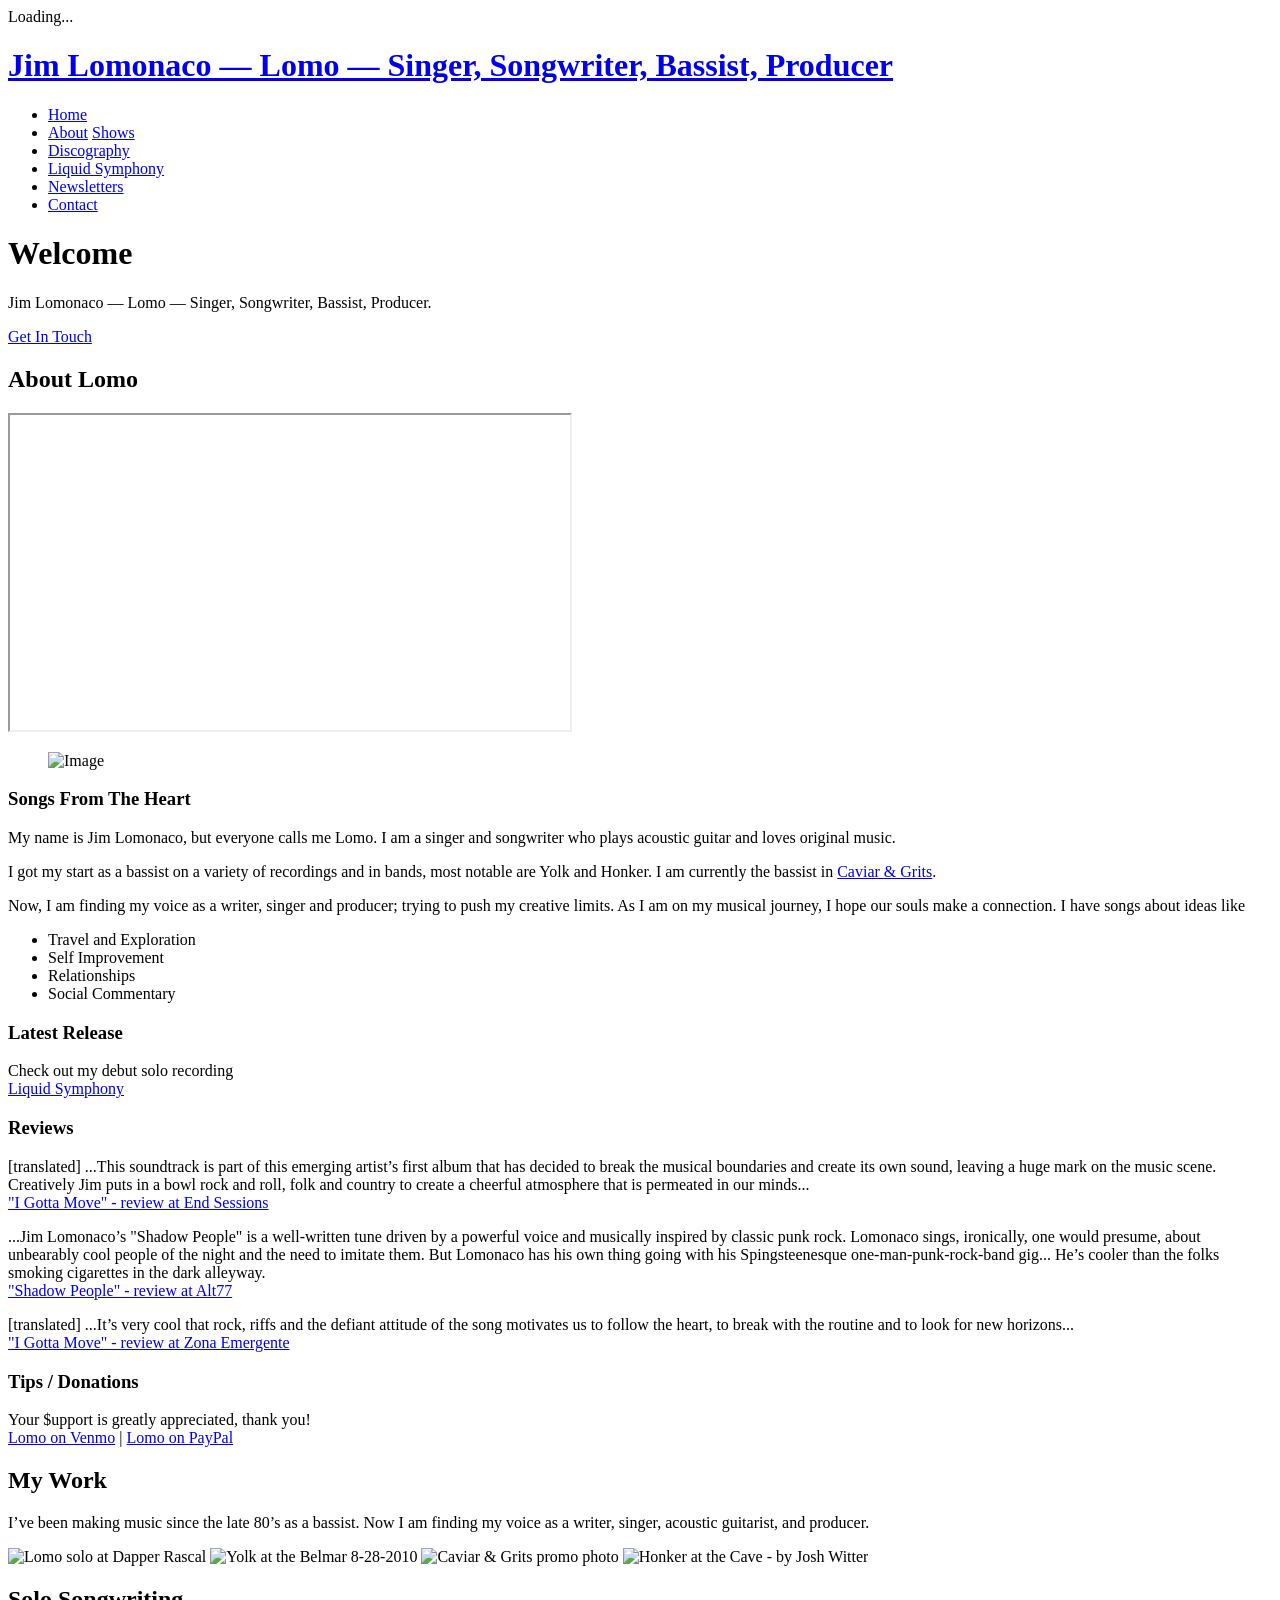
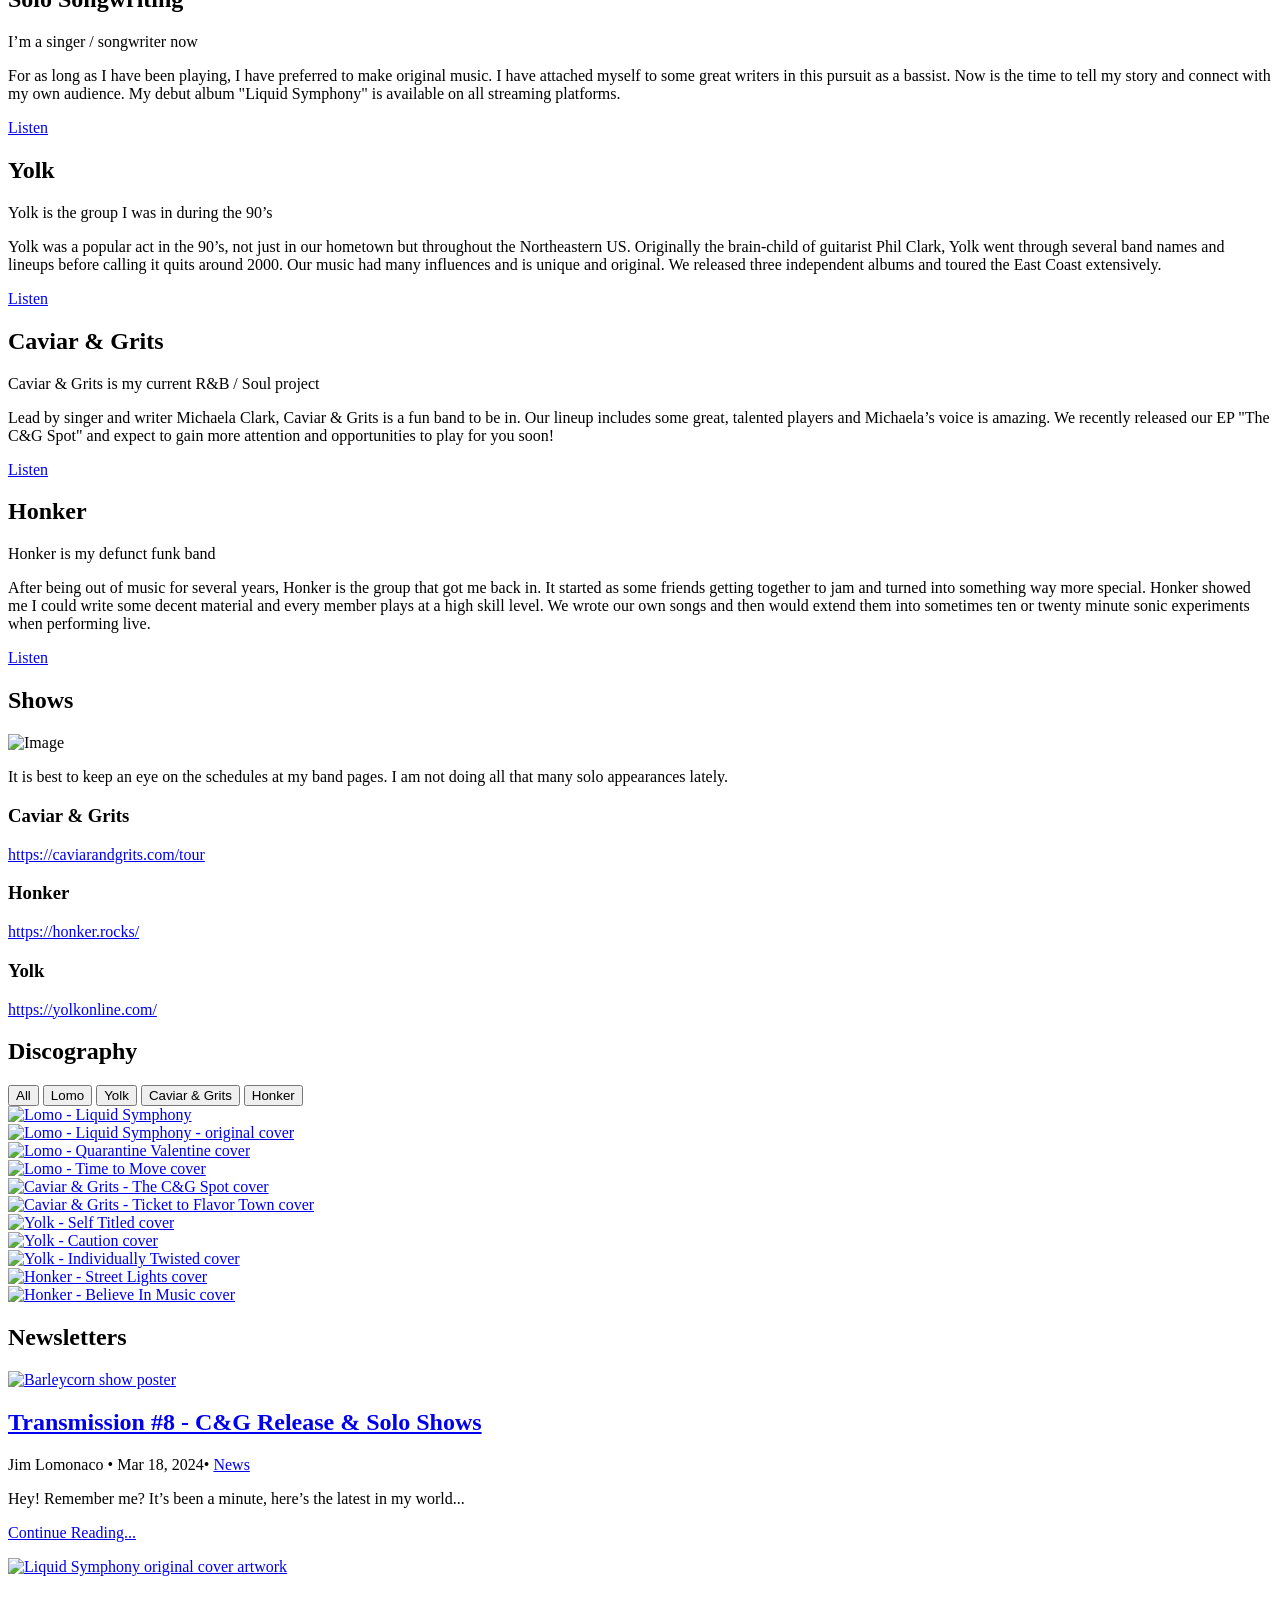
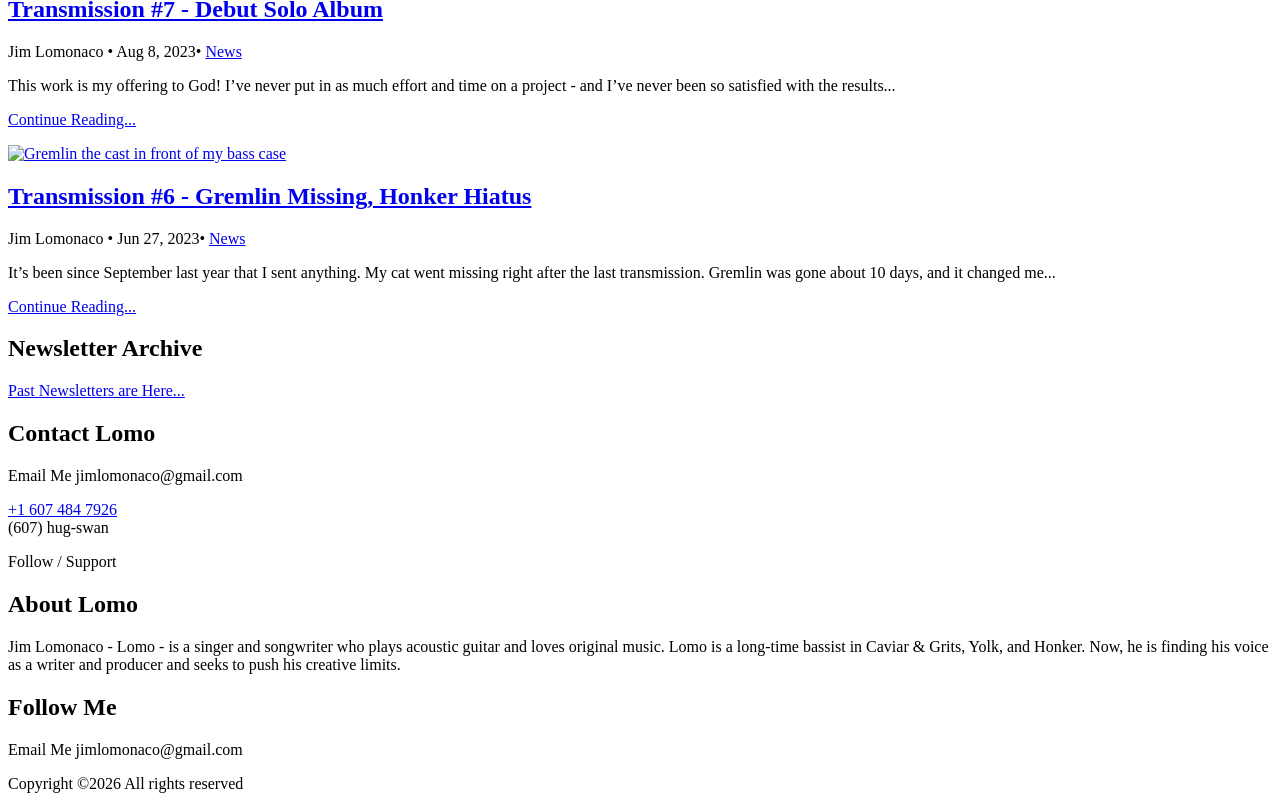
==== index.html @ 493c2833 "start over" ====
<!doctype html>
<html lang="en">
<head>
    <title>Jim Lomonaco &mdash; Lomo &mdash; Singer, Songwriter, Bassist, Producer</title>
    <meta charset="utf-8">
    <meta name="viewport" content="width=device-width, initial-scale=1, shrink-to-fit=no">
    <link href="https://fonts.googleapis.com/css?family=Open+Sans:300,400,700" rel="stylesheet">
    <link rel="stylesheet" href="fonts/icomoon/style.css">
    <link rel="stylesheet" href="css/bootstrap.min.css">
    <link rel="stylesheet" href="css/jquery-ui.css">
    <link rel="stylesheet" href="css/owl.carousel.min.css">
    <link rel="stylesheet" href="css/owl.theme.default.min.css">
    <link rel="stylesheet" href="css/owl.theme.default.min.css">
    <link rel="stylesheet" href="css/jquery.fancybox.min.css">
    <link rel="stylesheet" href="css/bootstrap-datepicker.css">
    <link rel="stylesheet" href="fonts/flaticon/font/flaticon.css">
    <link rel="stylesheet" href="css/aos.css">
    <link rel="stylesheet" href="css/style.css">
    <link rel="apple-touch-icon" sizes="180x180" href="/apple-touch-icon.png">
    <link rel="icon" type="image/png" sizes="32x32" href="/favicon-32x32.png">
    <link rel="icon" type="image/png" sizes="16x16" href="/favicon-16x16.png">
    <link rel="manifest" href="/site.webmanifest">
    <link rel="mask-icon" href="/safari-pinned-tab.svg" color="#5bbad5">
    <meta name="msapplication-TileColor" content="#da532c">
    <meta name="theme-color" content="#ffffff">
</head>
<body data-spy="scroll" data-target=".site-navbar-target" data-offset="300">

<div id="overlayer"></div>
<div class="loader">
    <div class="spinner-border text-primary" role="status">
        <span class="sr-only">Loading...</span>
    </div>
</div>


<div class="site-wrap">

    <div class="site-mobile-menu site-navbar-target">
        <div class="site-mobile-menu-header">
            <div class="site-mobile-menu-close mt-3">
                <span class="icon-close2 js-menu-toggle"></span>
            </div>
        </div>
        <div class="site-mobile-menu-body"></div>
    </div>


    <header class="site-navbar py-4 js-sticky-header site-navbar-target" role="banner">

        <div class="container">
            <div class="row align-items-center">

                <div class="col-6 col-xl-2">
                    <h1 class="mb-0 site-logo"><a href="/" class="h2 mb-0">Jim Lomonaco &mdash; Lomo &mdash; Singer, Songwriter, Bassist, Producer</a></h1>
                </div>

                <div class="col-12 col-md-10 d-none d-xl-block">
                    <nav class="site-navigation position-relative text-right" role="navigation">

                        <ul class="site-menu main-menu js-clone-nav mr-auto d-none d-lg-block">
                            <li><a href="#home-section" class="nav-link">Home</a></li>
                            <li> <!-- <li class="has-children"> -->
                                <a href="#about-section" class="nav-link">About</a>
                                <a href="#shows-section" class="nav-link">Shows</a>
                                <!--
                                <ul class="dropdown">
                                  <li><a href="#team-section" class="nav-link">Team</a></li>
                                  <li><a href="#pricing-section" class="nav-link">Pricing</a></li>
                                  <li><a href="#faq-section" class="nav-link">FAQ</a></li>
                                  <li class="has-children">
                                    <a href="#">More Links</a>
                                    <ul class="dropdown">
                                      <li><a href="#">Menu One</a></li>
                                      <li><a href="#">Menu Two</a></li>
                                      <li><a href="#">Menu Three</a></li>
                                    </ul>
                                  </li>
                                </ul>
                                -->
                            </li>

                            <li><a href="#discography-section" class="nav-link">Discography</a></li>
                            <li><a href="/liquid-symphony.html" class="nav-link">Liquid Symphony</a></li>
                            <!--
                            <li><a href="#services-section" class="nav-link">Services</a></li>
                            <li><a href="#testimonials-section" class="nav-link">Testimonials</a></li>
                            -->
                            <li><a href="#blog-section" class="nav-link">Newsletters</a></li>
                            <li><a href="#contact-section" class="nav-link">Contact</a></li>
                        </ul>
                    </nav>
                </div>


                <div class="col-6 d-inline-block d-xl-none ml-md-0 py-3" style="position: relative; top: 3px;"><a href="#" class="site-menu-toggle js-menu-toggle float-right"><span class="icon-menu h3"></span></a></div>

            </div>
        </div>

    </header>



    <div class="site-blocks-cover overlay" style="background-image: url(images/web-banner-dark-LW3A6443.jpg);" data-aos="fade" id="home-section">

        <div class="container">
            <div class="row align-items-center justify-content-center">


                <div class="col-md-8 mt-lg-5 text-center">
                    <h1 class="text-uppercase" data-aos="fade-up">Welcome</h1>
                    <p class="mb-5 desc"  data-aos="fade-up" data-aos-delay="100">
                        Jim Lomonaco &mdash; Lomo &mdash; Singer, Songwriter, Bassist, Producer.
                    </p>
                    <div data-aos="fade-up" data-aos-delay="100">
                        <a href="#contact-section" class="btn smoothscroll btn-primary mr-2 mb-2">Get In Touch</a>
                    </div>
                </div>

            </div>
        </div>

        <a href="#about-section" class="mouse smoothscroll">
        <span class="mouse-icon">
          <span class="mouse-wheel"></span>
        </span>
        </a>
    </div>


    <div class="site-section cta-big-image" id="about-section">
        <div class="container">
            <div class="row mb-5">
                <div class="col-12 text-center" data-aos="fade">
                    <h2 class="section-title mb-3">About Lomo</h2>
                </div>
            </div>
            <div class="row">
                <div class="col-lg-6 mb-5" data-aos="fade-up" data-aos-delay="">

                    <iframe width="560" height="315" src="https://www.youtube.com/embed/FJkHLqqknD8?si=1JpnkOZ7dzHQ8h4K" title="YouTube video player" allow="accelerometer; autoplay; clipboard-write; encrypted-media; gyroscope; picture-in-picture; web-share" referrerpolicy="strict-origin-when-cross-origin" allowfullscreen></iframe>
                    <figure class="circle-bg">
                        <img src="images/lomo_about.jpg" alt="Image" class="img-fluid">
                    </figure>
                </div>
                <div class="col-lg-5 ml-auto" data-aos="fade-up" data-aos-delay="100">
                    <div class="mb-4">
                        <h3 class="h3 mb-4 text-black">Songs From The Heart</h3>
                        <p>
                            My name is Jim Lomonaco, but everyone calls me Lomo. I am a singer and songwriter who plays acoustic guitar and loves original music.
                        </p>
                        <p>
                            I got my start as a bassist on a variety of recordings and in bands, most notable are Yolk and Honker.
                            I am currently the bassist in <a href="https://caviarandgrits.com">Caviar &amp; Grits</a>.
                        </p>
                        <p>
                            Now, I am finding my voice as a writer, singer and producer; trying to push my creative limits.
                            As I am on my musical journey, I hope our souls make a connection. I have songs about ideas like
                        </p>
                    </div>

                    <div class="mb-4">
                        <ul class="list-unstyled ul-check success">
                            <li>Travel and Exploration </li>
                            <li>Self Improvement</li>
                            <li>Relationships</li>
                            <li>Social Commentary</li>
                        </ul>
                    </div>
                    <div class="mb-4">
                        <h3 class="h3 mb-4 text-black">Latest Release</h3>
                        <p>
                            Check out my debut solo recording<br><a href="liquid-symphony.html">Liquid Symphony</a>
                        </p>
                    </div>
                    <div class="mb-4">
                        <h3 class="h3 mb-4 text-black">Reviews</h3>
                        <p>
                            [translated] ...This soundtrack is part of this emerging artist&rsquo;s first album that has decided
                            to break the musical boundaries and create its own sound, leaving a huge mark on the music scene.
                            Creatively Jim puts in a bowl rock and roll, folk and country to create a cheerful atmosphere that is permeated in our minds...
                            <br>
                            <a href="https://endsessions.com.mx/2025/02/06/jim-lomonaco-i-gotta-move/">&quot;I Gotta Move&quot; - review at End Sessions</a>
                        </p>
                        <p>
                            ...Jim Lomonaco&rsquo;s &quot;Shadow People&quot; is a well-written tune driven by a powerful voice and musically inspired by classic punk rock.
                            Lomonaco sings, ironically, one would presume, about unbearably cool people of the night and the need to imitate them.
                            But Lomonaco has his own thing going with his Spingsteenesque one-man-punk-rock-band gig...
                            He&rsquo;s cooler than the folks smoking cigarettes in the dark alleyway.<br>
                            <a href="https://alt77.com/the-shattered-mind-machine-and-jim-lomonaco-reviewed/">&quot;Shadow People&quot; - review at Alt77</a>
                        </p>
                        <p>
                            [translated] ...It&rsquo;s very cool that rock, riffs and the defiant attitude of the song motivates us to follow the heart, to break with the routine and to look for new horizons...<br>
                            <a href="https://www.zonaemergente.com/2025/02/jim-lomonaco-i-gotta-move.html?m=1">&quot;I Gotta Move&quot; - review at Zona Emergente</a>
                        </p>
                    </div>
                    <div class="mb-4">
                        <h3 class="h3 mb-4 text-black">Tips / Donations</h3>
                        <p>
                            Your $upport is greatly appreciated, thank you!<br>
                            <a href="https://account.venmo.com/u/lomobass">Lomo on Venmo</a>
                            |
                            <a href="https://www.paypal.com/paypalme/lomobass">Lomo on PayPal</a>
                        </p>
                    </div>
                </div>
            </div>
        </div>
    </div>

    <section class="site-section">
        <div class="container">

            <div class="row mb-5 justify-content-center">
                <div class="col-md-7 text-center">
                    <h2 class="section-title mb-3" data-aos="fade-up" data-aos-delay="">My Work</h2>
                    <p class="lead" data-aos="fade-up" data-aos-delay="100">
                        I&rsquo;ve been making music since the late 80&rsquo;s as a bassist.
                        Now I am finding my voice as a writer, singer, acoustic guitarist, and producer.
                    </p>
                </div>
            </div>

            <div class="row" >
                <div class="col-lg-6 mb-5" data-aos="fade-up" data-aos-delay="">

                    <div class="owl-carousel slide-one-item-alt">
                        <img src="images/lomo-dapper-rascal-slide-1.jpg" alt="Lomo solo at Dapper Rascal" class="img-fluid">
                        <img src="images/2010-08-28-yolk-rocks-the-belmar-slide-2.jpg" alt="Yolk at the Belmar 8-28-2010" class="img-fluid">
                        <img src="images/caviar-and-grits-band-pic-slide-3.jpg" alt="Caviar & Grits promo photo" class="img-fluid">
                        <img src="images/honker-at-cave-2021-slide-4.jpg" alt="Honker at the Cave - by Josh Witter" class="img-fluid">
                    </div>
                    <div class="custom-direction">
                        <a href="#" class="custom-prev"><span><span class="icon-keyboard_backspace"></span></span></a><a href="#" class="custom-next"><span><span class="icon-keyboard_backspace"></span></span></a>
                    </div>

                </div>
                <div class="col-lg-5 ml-auto" data-aos="fade-up" data-aos-delay="100">

                    <div class="owl-carousel slide-one-item-alt-text">
                        <div>
                            <h2 class="section-title mb-3">Solo Songwriting</h2>
                            <p class="lead">I&rsquo;m a singer / songwriter now</p>
                            <p>
                                For as long as I have been playing, I have preferred to make original music.
                                I have attached myself to some great writers in this pursuit as a bassist.
                                Now is the time to tell my story and connect with my own audience.
                                My debut album &quot;Liquid Symphony&quot; is available on all streaming platforms.
                            </p>

                            <p><a href="https://open.spotify.com/artist/5NBYTR1aH56buskqn2vLir?si=_zcwSEjyTTu-V6KwNYc7OA" class="btn btn-primary mr-2 mb-2">Listen</a></p>
                        </div>
                        <div>
                            <h2 class="section-title mb-3">Yolk</h2>
                            <p class="lead">Yolk is the group I was in during the 90&rsquo;s</p>
                            <p>
                                Yolk was a popular act in the 90&rsquo;s, not just in our hometown but throughout the Northeastern US.
                                Originally the brain-child of guitarist Phil Clark, Yolk went through several band names and lineups before calling it quits around 2000.
                                Our music had many influences and is unique and original. We released three independent albums and toured the East Coast extensively.
                            </p>

                            <p><a href="https://open.spotify.com/artist/66oJk0YllffUua0CKxo5MR?si=GsXAwLhfTgqwOQgHLkiJdw" class="btn btn-primary mr-2 mb-2">Listen</a></p>
                        </div>
                        <div>
                            <h2 class="section-title mb-3">Caviar &amp; Grits</h2>
                            <p class="lead">Caviar &amp; Grits is my current R&amp;B / Soul project</p>
                            <p>
                                Lead by singer and writer Michaela Clark, Caviar &amp; Grits is a fun band to be in.
                                Our lineup includes some great, talented players and Michaela&rsquo;s voice is amazing.
                                We recently released our EP &quot;The C&amp;G Spot&quot; and expect to gain more attention and opportunities to play for you soon!
                            </p>

                            <p><a href="https://open.spotify.com/artist/5QZQLpY3S9uAwvT0143YCr?si=p0ALZJGhSxqhWrryA6LNOQ" class="btn btn-primary mr-2 mb-2">Listen</a></p>
                        </div>
                        <div>
                            <h2 class="section-title mb-3">Honker</h2>
                            <p class="lead">Honker is my defunct funk band</p>
                            <p>
                                After being out of music for several years, Honker is the group that got me back in.
                                It started as some friends getting together to jam and turned into something way more special.
                                Honker showed me I could write some decent material and every member plays at a high skill level.
                                We wrote our own songs and then would extend them into sometimes ten or twenty minute sonic experiments when performing live.
                            </p>

                            <p><a href="https://open.spotify.com/artist/3Q28btRwPqnnRQFGY0cKBR?si=YlXr1wV7SMac3INNHEtsyw" class="btn btn-primary mr-2 mb-2">Listen</a></p>
                        </div>
                    </div>

                </div>
            </div>
        </div>
    </section>


    <!--
    <section class="site-section border-bottom" id="team-section">
      <div class="container">
        <div class="row mb-5 justify-content-center">
          <div class="col-md-8 text-center">
            <h2 class="section-title mb-3" data-aos="fade-up" data-aos-delay="">Team Lomo</h2>
            <p class="lead" data-aos="fade-up" data-aos-delay="100">
              Here at Lomo, our competent staff has what it takes to exceed your needs.
            </p>
          </div>
        </div>
        <div class="row">


          <div class="col-md-6 col-lg-3 mb-4" data-aos="fade-up" data-aos-delay="">
            <div class="team-member">
              <figure>
                <ul class="social">
                  <li><a href="https://www.instagram.com/lomobass/"><span class="icon-instagram"></span></a></li>
                  <li><a href="https://www.youtube.com/c/JimLomonaco"><span class="icon-youtube"></span></a></li>
                  <li><a href="https://www.paypal.com/paypalme/lomobass"><span class="icon-paypal"></span></a></li>
                  <li><a href="https://open.spotify.com/artist/5NBYTR1aH56buskqn2vLir?si=_zcwSEjyTTu-V6KwNYc7OA"><span class="icon-spotify"></span></a></li>
                </ul>
                <img src="images/person_5.jpg" alt="Image" class="img-fluid">
              </figure>
              <div class="p-3">
                <h3>Lomo</h3>
                <span class="position">Singer / Songwriter</span>
              </div>
            </div>
          </div>

          <div class="col-md-6 col-lg-3 mb-4" data-aos="fade-up" data-aos-delay="100">
            <div class="team-member">
              <figure>
                <ul class="social">
                  <li><a href="https://www.instagram.com/lomobass/"><span class="icon-instagram"></span></a></li>
                  <li><a href="https://www.youtube.com/c/JimLomonaco"><span class="icon-youtube"></span></a></li>
                  <li><a href="https://www.paypal.com/paypalme/lomobass"><span class="icon-paypal"></span></a></li>
                  <li><a href="https://open.spotify.com/artist/5NBYTR1aH56buskqn2vLir?si=_zcwSEjyTTu-V6KwNYc7OA"><span class="icon-spotify"></span></a></li>
                </ul>
                <img src="images/person_6.jpg" alt="Image" class="img-fluid">
              </figure>
              <div class="p-3">
                <h3>Jimbo</h3>
                <span class="position">Bassist</span>
              </div>
            </div>
          </div>

          <div class="col-md-6 col-lg-3 mb-4" data-aos="fade-up" data-aos-delay="200">
            <div class="team-member">
              <figure>
                <ul class="social">
                  <li><a href="https://www.instagram.com/lomobass/"><span class="icon-instagram"></span></a></li>
                  <li><a href="https://www.youtube.com/c/JimLomonaco"><span class="icon-youtube"></span></a></li>
                  <li><a href="https://www.paypal.com/paypalme/lomobass"><span class="icon-paypal"></span></a></li>
                  <li><a href="https://open.spotify.com/artist/5NBYTR1aH56buskqn2vLir?si=_zcwSEjyTTu-V6KwNYc7OA"><span class="icon-spotify"></span></a></li>
                </ul>
                <img src="images/person_7.jpg" alt="Image" class="img-fluid">
              </figure>
              <div class="p-3">
                <h3>James Lomonaco</h3>
                <span class="position">Booking / Management</span>
              </div>
            </div>
          </div>

          <div class="col-md-6 col-lg-3 mb-4" data-aos="fade-up" data-aos-delay="300">
            <div class="team-member">
              <figure>
                <ul class="social">
                  <li><a href="https://www.instagram.com/lomobass/"><span class="icon-instagram"></span></a></li>
                  <li><a href="https://www.youtube.com/c/JimLomonaco"><span class="icon-youtube"></span></a></li>
                  <li><a href="https://www.paypal.com/paypalme/lomobass"><span class="icon-paypal"></span></a></li>
                  <li><a href="https://open.spotify.com/artist/5NBYTR1aH56buskqn2vLir?si=_zcwSEjyTTu-V6KwNYc7OA"><span class="icon-spotify"></span></a></li>
                </ul>
                <img src="images/person_8.jpg" alt="Image" class="img-fluid">
              </figure>
              <div class="p-3">
                <h3>Jimmy Lo</h3>
                <span class="position">Accounts Receivable</span>
              </div>
            </div>
          </div>

          <div class="col-md-6 col-lg-3 mb-4" data-aos="fade-up" data-aos-delay="">
            <div class="team-member">
              <figure>
                <ul class="social">
                  <li><a href="https://www.instagram.com/lomobass/"><span class="icon-instagram"></span></a></li>
                  <li><a href="https://www.youtube.com/c/JimLomonaco"><span class="icon-youtube"></span></a></li>
                  <li><a href="https://www.paypal.com/paypalme/lomobass"><span class="icon-paypal"></span></a></li>
                  <li><a href="https://open.spotify.com/artist/5NBYTR1aH56buskqn2vLir?si=_zcwSEjyTTu-V6KwNYc7OA"><span class="icon-spotify"></span></a></li>
                </ul>
                <img src="images/person_1.jpg" alt="Image" class="img-fluid">
              </figure>
              <div class="p-3">
                <h3>jLoMo</h3>
                <span class="position">Customer Service</span>
              </div>
            </div>
          </div>

          <div class="col-md-6 col-lg-3 mb-4" data-aos="fade-up" data-aos-delay="100">
            <div class="team-member">
              <figure>
                <ul class="social">
                  <li><a href="https://www.instagram.com/lomobass/"><span class="icon-instagram"></span></a></li>
                  <li><a href="https://www.youtube.com/c/JimLomonaco"><span class="icon-youtube"></span></a></li>
                  <li><a href="https://www.paypal.com/paypalme/lomobass"><span class="icon-paypal"></span></a></li>
                  <li><a href="https://open.spotify.com/artist/5NBYTR1aH56buskqn2vLir?si=_zcwSEjyTTu-V6KwNYc7OA"><span class="icon-spotify"></span></a></li>
                </ul>
                <img src="images/person_2.jpg" alt="Image" class="img-fluid">
              </figure>
              <div class="p-3">
                <h3>Jim Lomonaco</h3>
                <span class="position">Web Development</span>
              </div>
            </div>
          </div>

          <div class="col-md-6 col-lg-3 mb-4" data-aos="fade-up" data-aos-delay="200">
            <div class="team-member">
              <figure>
                <ul class="social">
                  <li><a href="https://www.instagram.com/lomobass/"><span class="icon-instagram"></span></a></li>
                  <li><a href="https://www.youtube.com/c/JimLomonaco"><span class="icon-youtube"></span></a></li>
                  <li><a href="https://www.paypal.com/paypalme/lomobass"><span class="icon-paypal"></span></a></li>
                  <li><a href="https://open.spotify.com/artist/5NBYTR1aH56buskqn2vLir?si=_zcwSEjyTTu-V6KwNYc7OA"><span class="icon-spotify"></span></a></li>
                </ul>
                <img src="images/person_3.jpg" alt="Image" class="img-fluid">
              </figure>
              <div class="p-3">
                <h3>Jim-bot</h3>
                <span class="position">AI / Graphic Design</span>
              </div>
            </div>
          </div>

          <div class="col-md-6 col-lg-3 mb-4" data-aos="fade-up" data-aos-delay="300">
            <div class="team-member">
              <figure>
                <ul class="social">
                  <li><a href="https://www.instagram.com/lomobass/"><span class="icon-instagram"></span></a></li>
                  <li><a href="https://www.youtube.com/c/JimLomonaco"><span class="icon-youtube"></span></a></li>
                  <li><a href="https://www.paypal.com/paypalme/lomobass"><span class="icon-paypal"></span></a></li>
                  <li><a href="https://open.spotify.com/artist/5NBYTR1aH56buskqn2vLir?si=_zcwSEjyTTu-V6KwNYc7OA"><span class="icon-spotify"></span></a></li>
                </ul>
                <img src="images/person_4.jpg" alt="Image" class="img-fluid">
              </figure>
              <div class="p-3">
                <h3>J.</h3>
                <span class="position">Shipping / Receiving</span>
              </div>
            </div>
          </div>



        </div>
      </div>
    </section>
-->
    <!--   -->
    <section class="site-section" id="shows-section">
        <div class="container">
            <div class="row mb-5">
                <div class="col-12 text-center" data-aos="fade">
                    <h2 class="section-title mb-3">Shows</h2>
                </div>
            </div>
        </div>
        <div class="container">
            <div class="row mb-5">

                <div class="col-lg-5 ml-auto mb-5 order-1 order-lg-2" data-aos="fade-up" data-aos-delay="">
                    <img src="images/lomo-rocking-out.jpeg" alt="Image" class="img-fluid rounded">
                </div>
                <div class="col-lg-6 order-2 order-lg-1" data-aos="fade">

                    <div class="row">


                        <div class="col-md-12 mb-md-5 mb-0 col-lg-12" data-aos="fade-up" data-aos-delay="100">
                            <div class="unit-4">
                                <div>
                                    <p>
                                        It is best to keep an eye on the schedules at my band pages.
                                        I am not doing all that many solo appearances lately.
                                    </p>
                                    <h3>Caviar & Grits</h3>
                                    <a href="https://caviarandgrits.com/tour">https://caviarandgrits.com/tour</a>
                                    <h3>Honker</h3>
                                    <a href="https://honker.rocks/">https://honker.rocks/</a>
                                    <h3>Yolk</h3>
                                    <a href="https://yolkonline.com/">https://yolkonline.com/</a>
                                </div>
                            </div>
                        </div>
                    </div>
                </div>

            </div>
        </div>
    </section>
    <section class="site-section" id="discography-section">


        <div class="container">

            <div class="row mb-3">
                <div class="col-12 text-center" data-aos="fade">
                    <h2 class="section-title mb-3">Discography</h2>
                </div>
            </div>

            <div class="row justify-content-center mb-5" data-aos="fade-up">
                <div id="filters" class="filters text-center button-group col-md-7">
                    <button class="btn btn-primary active" data-filter="*">All</button>
                    <button class="btn btn-primary" data-filter=".lomo">Lomo</button>
                    <button class="btn btn-primary" data-filter=".yolk">Yolk</button>
                    <button class="btn btn-primary" data-filter=".cng">Caviar &amp; Grits</button>
                    <button class="btn btn-primary" data-filter=".honker">Honker</button>
                </div>
            </div>

            <div id="posts" class="row no-gutter">
                <div class="item lomo col-sm-6 col-md-4 col-lg-4 col-xl-3 mb-4">
                    <a href="/liquid-symphony.html" target="_blank">
                        <img class="img-fluid" src="images/lomo-liquid-symphony-new-cover.jpg" alt="Lomo - Liquid Symphony">
                    </a>
                </div>
                <div class="item lomo col-sm-6 col-md-4 col-lg-4 col-xl-3 mb-4">
                    <a href="/liquid-symphony.html" target="_blank">
                        <img class="img-fluid" src="images/lomo-liquid-symphony-original-cover.jpg" alt="Lomo - Liquid Symphony - original cover">
                    </a>
                </div>
                <div class="item lomo col-sm-6 col-md-4 col-lg-4 col-xl-3 mb-4">
                    <a href="https://open.spotify.com/album/5g1QWLN7vjIF9gZcuCqBBk?si=FOS628W5QfK7ey3yCLkL1A" target="_blank">
                        <img class="img-fluid" src="images/lomo-quarantine-valentine-single-cover.png" alt="Lomo - Quarantine Valentine cover">
                    </a>
                </div>
                <div class="item lomo col-sm-6 col-md-4 col-lg-4 col-xl-3 mb-4">
                    <a href="https://open.spotify.com/album/19vHcrrMp9AHo7lF9HtKdf?si=JsL_pgSFR226Cg_3bZw4Bw" target="_blank">
                        <img class="img-fluid" src="images/lomo-time-to-move-cover.png" alt="Lomo - Time to Move cover">
                    </a>
                </div>

                <div class="item cng col-sm-6 col-md-4 col-lg-4 col-xl-3 mb-4">
                    <a href="https://open.spotify.com/album/6chvmsi5b5uFtZ03pvd5R6?si=G8VDYZ-EReCweGVRSO9rnA" target="_blank">
                        <img class="img-fluid" src="images/caviar-and-grits-the-c-n-g-spot-cover.png" alt="Caviar &amp; Grits - The C&amp;G Spot cover">
                    </a>
                </div>

                <div class="item cng col-sm-6 col-md-4 col-lg-4 col-xl-3 mb-4">
                    <a href="https://open.spotify.com/album/3ucwq54jtqoDXQ1cyyWqfT?si=6Nhg0iz9QDeQcUknZ0EdSg" target="_blank">
                        <img class="img-fluid" src="images/caviar-and-grits-ticket-to-flavor-town-cover.jpg" alt="Caviar &amp; Grits - Ticket to Flavor Town cover">
                    </a>
                </div>

                <div class="item yolk col-sm-6 col-md-4 col-lg-4 col-xl-3 mb-4">
                    <a href="https://open.spotify.com/album/1gGbt4bEMch73FUjsPdbXA?si=nN0nFZpCROmlMvoDElvWAw" target="_blank">
                        <img class="img-fluid" src="images/yolk-self-titled.png" alt="Yolk - Self Titled cover">
                    </a>
                </div>

                <div class="item yolk col-sm-6 col-md-4 col-lg-4 col-xl-3 mb-4">
                    <a href="https://open.spotify.com/album/6h0epVS8ogWcViMX6L4tOT?si=qAgjBINaTF2-2-aDAcePqA" target="_blank">
                        <img class="img-fluid" src="images/yolk-caution.png" alt="Yolk - Caution cover">
                    </a>
                </div>

                <div class="item yolk col-sm-6 col-md-4 col-lg-4 col-xl-3 mb-4">
                    <a href="https://open.spotify.com/album/5ggOm5g1V7zkmtdvf78CPN?si=gV6pvl8_Q32zTANxrc8V4Q" target="_blank">
                        <img class="img-fluid" src="images/yolk-individually-twisted.png" alt="Yolk - Individually Twisted cover">
                    </a>
                </div>

                <div class="item honker col-sm-6 col-md-4 col-lg-4 col-xl-3 mb-4">
                    <a href="https://open.spotify.com/album/0tLlKAhFWnCNapj5U7B73v?si=lFQviGtiTFWyieLGefLSAw" target="_blank">
                        <img class="img-fluid" src="images/honker-street-lights-cover.jpg" alt="Honker - Street Lights cover">
                    </a>
                </div>


                <div class="item honker col-sm-6 col-md-4 col-lg-4 col-xl-3 mb-4">
                    <a href="https://open.spotify.com/album/5XFmtK2czaNbTrJjPOt2qr?si=j6XzH2o5SG6adPsOoVFr7A" target="_blank">
                        <img class="img-fluid" src="images/honker-believe-in-music-cover.png" alt="Honker - Believe In Music cover">
                    </a>
                </div>


                <!-- use this format for an image gallery: class="item-wrap fancybox" data-fancybox="gallery2"
                <div class="item honker col-sm-6 col-md-4 col-lg-4 col-xl-3 mb-4">
                  <a href="https://open.spotify.com/album/5XFmtK2czaNbTrJjPOt2qr?si=j6XzH2o5SG6adPsOoVFr7A" class="item-wrap fancybox" data-fancybox="gallery2">
                    <span class="icon-search2"></span>
                    <img class="img-fluid" src="images/honker-believe-in-music-cover.png" alt="Honker - Believe In Music cover">
                  </a>
                </div>
              // -->

            </div>
        </div>

    </section>

    <!--
      <section class="site-section border-bottom bg-light" id="services-section">
        <div class="container">
          <div class="row mb-5">
            <div class="col-12 text-center" data-aos="fade">
              <h2 class="section-title mb-3">Our Services</h2>
            </div>
          </div>
          <div class="row align-items-stretch">
            <div class="col-md-6 col-lg-4 mb-4 mb-lg-4" data-aos="fade-up">
              <div class="unit-4">
                <div class="unit-4-icon mr-4"><span class="text-primary flaticon-startup"></span></div>
                <div>
                  <h3>Business Consulting</h3>
                  <p>Lorem ipsum dolor sit amet consectetur adipisicing elit. Perferendis quis molestiae vitae eligendi at.</p>
                  <p><a href="#">Learn More</a></p>
                </div>
              </div>
            </div>
            <div class="col-md-6 col-lg-4 mb-4 mb-lg-4" data-aos="fade-up" data-aos-delay="100">
              <div class="unit-4">
                <div class="unit-4-icon mr-4"><span class="text-primary flaticon-graphic-design"></span></div>
                <div>
                  <h3>Market Analysis</h3>
                  <p>Lorem ipsum dolor sit amet consectetur adipisicing elit. Perferendis quis molestiae vitae eligendi at.</p>
                  <p><a href="#">Learn More</a></p>
                </div>
              </div>
            </div>
            <div class="col-md-6 col-lg-4 mb-4 mb-lg-4" data-aos="fade-up" data-aos-delay="200">
              <div class="unit-4">
                <div class="unit-4-icon mr-4"><span class="text-primary flaticon-settings"></span></div>
                <div>
                  <h3>User Monitoring</h3>
                  <p>Lorem ipsum dolor sit amet consectetur adipisicing elit. Perferendis quis molestiae vitae eligendi at.</p>
                  <p><a href="#">Learn More</a></p>
                </div>
              </div>
            </div>


            <div class="col-md-6 col-lg-4 mb-4 mb-lg-4" data-aos="fade-up" data-aos-delay="">
              <div class="unit-4">
                <div class="unit-4-icon mr-4"><span class="text-primary flaticon-idea"></span></div>
                <div>
                  <h3>Insurance Consulting</h3>
                  <p>Lorem ipsum dolor sit amet consectetur adipisicing elit. Perferendis quis molestiae vitae eligendi at.</p>
                  <p><a href="#">Learn More</a></p>
                </div>
              </div>
            </div>
            <div class="col-md-6 col-lg-4 mb-4 mb-lg-4" data-aos="fade-up" data-aos-delay="100">
              <div class="unit-4">
                <div class="unit-4-icon mr-4"><span class="text-primary flaticon-smartphone"></span></div>
                <div>
                  <h3>Financial Investment</h3>
                  <p>Lorem ipsum dolor sit amet consectetur adipisicing elit. Perferendis quis molestiae vitae eligendi at.</p>
                  <p><a href="#">Learn More</a></p>
                </div>
              </div>
            </div>
            <div class="col-md-6 col-lg-4 mb-4 mb-lg-4" data-aos="fade-up" data-aos-delay="200">
              <div class="unit-4">
                <div class="unit-4-icon mr-4"><span class="text-primary flaticon-head"></span></div>
                <div>
                  <h3>Financial Management</h3>
                  <p>Lorem ipsum dolor sit amet consectetur adipisicing elit. Perferendis quis molestiae vitae eligendi at.</p>
                  <p><a href="#">Learn More</a></p>
                </div>
              </div>
            </div>

          </div>
        </div>
      </section>
  -->
    <!--
    <section class="site-section testimonial-wrap" id="testimonials-section" data-aos="fade">
      <div class="container">
        <div class="row mb-5">
          <div class="col-12 text-center">
            <h2 class="section-title mb-3">Testimonials</h2>
          </div>
        </div>
      </div>
      <div class="slide-one-item home-slider owl-carousel">
          <div>
            <div class="testimonial">

              <blockquote class="mb-5">
                <p>&ldquo;Lorem ipsum dolor sit amet consectetur adipisicing elit. Consectetur unde reprehenderit aperiam quaerat fugiat repudiandae explicabo animi minima fuga beatae illum eligendi incidunt consequatur. Amet dolores excepturi earum unde iusto.&rdquo;</p>
              </blockquote>

              <figure class="mb-4 d-flex align-items-center justify-content-center">
                <div><img src="images/person_3.jpg" alt="Image" class="w-50 img-fluid mb-3"></div>
                <p>John Smith</p>
              </figure>
            </div>
          </div>
          <div>
            <div class="testimonial">

              <blockquote class="mb-5">
                <p>&ldquo;Lorem ipsum dolor sit amet consectetur adipisicing elit. Consectetur unde reprehenderit aperiam quaerat fugiat repudiandae explicabo animi minima fuga beatae illum eligendi incidunt consequatur. Amet dolores excepturi earum unde iusto.&rdquo;</p>
              </blockquote>
              <figure class="mb-4 d-flex align-items-center justify-content-center">
                <div><img src="images/person_2.jpg" alt="Image" class="w-50 img-fluid mb-3"></div>
                <p>Christine Aguilar</p>
              </figure>

            </div>
          </div>

          <div>
            <div class="testimonial">

              <blockquote class="mb-5">
                <p>&ldquo;Lorem ipsum dolor sit amet consectetur adipisicing elit. Consectetur unde reprehenderit aperiam quaerat fugiat repudiandae explicabo animi minima fuga beatae illum eligendi incidunt consequatur. Amet dolores excepturi earum unde iusto.&rdquo;</p>
              </blockquote>
              <figure class="mb-4 d-flex align-items-center justify-content-center">
                <div><img src="images/person_4.jpg" alt="Image" class="w-50 img-fluid mb-3"></div>
                <p>Robert Spears</p>
              </figure>


            </div>
          </div>

          <div>
            <div class="testimonial">

              <blockquote class="mb-5">
                <p>&ldquo;Lorem ipsum dolor sit amet consectetur adipisicing elit. Consectetur unde reprehenderit aperiam quaerat fugiat repudiandae explicabo animi minima fuga beatae illum eligendi incidunt consequatur. Amet dolores excepturi earum unde iusto.&rdquo;</p>
              </blockquote>
              <figure class="mb-4 d-flex align-items-center justify-content-center">
                <div><img src="images/person_4.jpg" alt="Image" class="w-50 img-fluid mb-3"></div>
                <p>Bruce Rogers</p>
              </figure>

            </div>
          </div>

        </div>
    </section>
-->
    <!--
    <section class="site-section bg-light" id="pricing-section">
      <div class="container">
        <div class="row mb-5">
          <div class="col-12 text-center" data-aos="fade-up">
            <h2 class="section-title mb-3">Pricing</h2>
          </div>
        </div>
        <div class="row mb-5">
          <div class="col-md-6 mb-4 mb-lg-0 col-lg-4" data-aos="fade-up" data-aos-delay="">
            <div class="pricing">
              <h3 class="text-center text-black">Basic</h3>
              <div class="price text-center mb-4 ">
                <span><span>$47</span> / year</span>
              </div>
              <ul class="list-unstyled ul-check success mb-5">

                <li>Officia quaerat eaque neque</li>
                <li>Possimus aut consequuntur incidunt</li>
                <li class="remove">Lorem ipsum dolor sit amet</li>
                <li class="remove">Consectetur adipisicing elit</li>
                <li class="remove">Dolorum esse odio quas architecto sint</li>
              </ul>
              <p class="text-center">
                <a href="#" class="btn btn-secondary">Buy Now</a>
              </p>
            </div>
          </div>

          <div class="col-md-6 mb-4 mb-lg-0 col-lg-4" data-aos="fade-up" data-aos-delay="100">
            <div class="pricing">
              <h3 class="text-center text-black">Premium</h3>
              <div class="price text-center mb-4 ">
                <span><span>$200</span> / year</span>
              </div>
              <ul class="list-unstyled ul-check success mb-5">

                <li>Officia quaerat eaque neque</li>
                <li>Possimus aut consequuntur incidunt</li>
                <li>Lorem ipsum dolor sit amet</li>
                <li>Consectetur adipisicing elit</li>
                <li class="remove">Dolorum esse odio quas architecto sint</li>
              </ul>
              <p class="text-center">
                <a href="#" class="btn btn-primary">Buy Now</a>
              </p>
            </div>
          </div>

          <div class="col-md-6 mb-4 mb-lg-0 col-lg-4" data-aos="fade-up" data-aos-delay="200">
            <div class="pricing">
              <h3 class="text-center text-black">Professional</h3>
              <div class="price text-center mb-4 ">
                <span><span>$750</span> / year</span>
              </div>
              <ul class="list-unstyled ul-check success mb-5">

                <li>Officia quaerat eaque neque</li>
                <li>Possimus aut consequuntur incidunt</li>
                <li>Lorem ipsum dolor sit amet</li>
                <li>Consectetur adipisicing elit</li>
                <li>Dolorum esse odio quas architecto sint</li>
              </ul>
              <p class="text-center">
                <a href="#" class="btn btn-secondary">Buy Now</a>
              </p>
            </div>
          </div>
        </div>

        <div class="row site-section" id="faq-section">
          <div class="col-12 text-center" data-aos="fade">
            <h2 class="section-title">Frequently Ask Questions</h2>
          </div>
        </div>
        <div class="row">
          <div class="col-lg-6">

            <div class="mb-5" data-aos="fade-up" data-aos-delay="100">
            <h3 class="text-black h4 mb-4">Can I accept both Paypal and Stripe?</h3>
            <p>Lorem ipsum dolor sit amet consectetur adipisicing elit. Aliquam assumenda eum blanditiis perferendis.</p>
            </div>

            <div class="mb-5" data-aos="fade-up" data-aos-delay="100">
              <h3 class="text-black h4 mb-4">What available is refund period?</h3>
              <p>Lorem ipsum dolor sit amet consectetur adipisicing elit. Aliquam assumenda eum blanditiis perferendis.</p>
            </div>

            <div class="mb-5" data-aos="fade-up" data-aos-delay="100">
            <h3 class="text-black h4 mb-4">Can I accept both Paypal and Stripe?</h3>
            <p>Lorem ipsum dolor sit amet consectetur adipisicing elit. Aliquam assumenda eum blanditiis perferendis.</p>
            </div>

            <div class="mb-5" data-aos="fade-up" data-aos-delay="100">
              <h3 class="text-black h4 mb-4">What available is refund period?</h3>
              <p>Lorem ipsum dolor sit amet consectetur adipisicing elit. Aliquam assumenda eum blanditiis perferendis.</p>
            </div>
          </div>
          <div class="col-lg-6">

            <div class="mb-5" data-aos="fade-up" data-aos-delay="100">
              <h3 class="text-black h4 mb-4">Where are you from?</h3>
              <p>Voluptatum nobis obcaecati perferendis dolor totam unde dolores quod maxime corporis officia et. Distinctio assumenda minima maiores.</p>
            </div>

            <div class="mb-5" data-aos="fade-up" data-aos-delay="100">
              <h3 class="text-black h4 mb-4">What is your opening time?</h3>
              <p>Lorem ipsum dolor sit amet consectetur adipisicing elit. Aliquam assumenda eum blanditiis perferendis.</p>
            </div>

            <div class="mb-5" data-aos="fade-up" data-aos-delay="100">
            <h3 class="text-black h4 mb-4">Can I accept both Paypal and Stripe?</h3>
            <p>Lorem ipsum dolor sit amet consectetur adipisicing elit. Aliquam assumenda eum blanditiis perferendis.</p>
            </div>

            <div class="mb-5" data-aos="fade-up" data-aos-delay="100">
              <h3 class="text-black h4 mb-4">What available is refund period?</h3>
              <p>Lorem ipsum dolor sit amet consectetur adipisicing elit. Aliquam assumenda eum blanditiis perferendis.</p>
            </div>
          </div>
        </div>
      </div>
    </section>
-->





    <section class="site-section" id="blog-section">
        <div class="container">
            <div class="row mb-5">
                <div class="col-12 text-center" data-aos="fade">
                    <h2 class="section-title mb-3">Newsletters</h2>
                </div>
            </div>



            <div class="row">
                <div class="col-md-6 col-lg-4 mb-4 mb-lg-4" data-aos="fade-up" data-aos-delay="">
                    <div class="h-entry">
                        <a href="https://mailchi.mp/0284d4484785/adventures-of-lomo-unit-12785183">
                            <img src="images/Barleycorn-3-23-2024-Medium.jpg" alt="Barleycorn show poster" class="img-fluid">
                        </a>
                        <h2 class="font-size-regular"><a href="https://mailchi.mp/0284d4484785/adventures-of-lomo-unit-12785183">Transmission #8 - C&amp;G Release & Solo Shows</a></h2>
                        <div class="meta mb-4">Jim Lomonaco <span class="mx-2">&bullet;</span> Mar 18, 2024<span class="mx-2">&bullet;</span> <a href="#blog-section">News</a></div>
                        <p>Hey! Remember me? It’s been a minute, here’s the latest in my world...</p>
                        <p><a href="https://mailchi.mp/0284d4484785/adventures-of-lomo-unit-12785183">Continue Reading...</a></p>
                    </div>
                </div>
                <div class="col-md-6 col-lg-4 mb-4 mb-lg-4" data-aos="fade-up" data-aos-delay="100">
                    <div class="h-entry">
                        <a href="https://mailchi.mp/370ce6ffd2bf/adventures-of-lomo-unit-12775791">
                            <img src="images/lomo-liquid-symphony-original-cover.jpg" alt="Liquid Symphony original cover artwork" class="img-fluid">
                        </a>
                        <h2 class="font-size-regular"><a href="https://mailchi.mp/370ce6ffd2bf/adventures-of-lomo-unit-12775791">Transmission #7 - Debut Solo Album</a></h2>
                        <div class="meta mb-4">Jim Lomonaco <span class="mx-2">&bullet;</span> Aug 8, 2023<span class="mx-2">&bullet;</span> <a href="#blog-section">News</a></div>
                        <p>
                            This work is my offering to God!
                            I&rsquo;ve never put in as much effort and time on a project - and I’ve never been so satisfied with the results...
                        </p>
                        <p><a href="https://mailchi.mp/370ce6ffd2bf/adventures-of-lomo-unit-12775791">Continue Reading...</a></p>
                    </div>
                </div>
                <div class="col-md-6 col-lg-4 mb-4 mb-lg-4" data-aos="fade-up" data-aos-delay="200">
                    <div class="h-entry">
                        <a href="https://mailchi.mp/3905b339c234/adventures-of-lomo-unit-12771365">
                            <img src="images/gremlin-bass-case.jpg" alt="Gremlin the cast in front of my bass case" class="img-fluid">
                        </a>
                        <h2 class="font-size-regular"><a href="https://mailchi.mp/3905b339c234/adventures-of-lomo-unit-12771365">Transmission #6 - Gremlin Missing, Honker Hiatus</a></h2>
                        <div class="meta mb-4">Jim Lomonaco <span class="mx-2">&bullet;</span> Jun 27, 2023<span class="mx-2">&bullet;</span> <a href="#blog-section">News</a></div>
                        <p>
                            It’s been since September last year that I sent anything. My cat went missing right after the last transmission. Gremlin was gone about 10 days, and it changed me...
                        </p>
                        <p><a href="https://mailchi.mp/3905b339c234/adventures-of-lomo-unit-12771365">Continue Reading...</a></p>
                    </div>
                </div>

            </div>
            <div class="row">
                <div class="col-md-12 col-lg-4 mb-4 mb-lg-4" data-aos="fade-up" data-aos-delay="">
                    <div class="h-entry">
                        <h2 class="font-size-regular">Newsletter Archive</h2>
                        <p><a href="https://us18.campaign-archive.com/home/?u=d10fee6aa8c83e0898ae9b41a&id=e006dd1a0e">Past Newsletters are Here...</a></p>
                    </div>
                </div>
            </div>
        </div>
    </section>




    <section class="site-section bg-light" id="contact-section" data-aos="fade">
        <div class="container">
            <div class="row mb-5">




                <div class="col-12 text-center">
                    <h2 class="section-title mb-3">Contact Lomo</h2>
                </div>
            </div>
            <div class="row mb-5">

                <div class="col-md-4 text-center">
                    <p class="mb-4">
                        <span class="icon-mail_outline d-block h4 text-primary"></span>
                        Email Me jimlomonaco@gmail.com
                    </p>
                </div>
                <div class="col-md-4 text-center">
                    <p class="mb-4">
                        <span class="icon-phone d-block h4 text-primary"></span>
                        <a href="#">+1 607 484 7926</a><br> (607) hug-swan
                    </p>
                </div>
                <div class="col-md-4 text-center">
                    <p class="mb-4">
                        <span class="d-block h5 text-primary">Follow / Support</span>
                        <a href="https://www.youtube.com/c/JimLomonaco" class="pl-0 pr-3"><span class="icon-youtube"></span></a>
                        <a href="https://www.instagram.com/lomobass/" class="pl-3 pr-3"><span class="icon-instagram"></span></a>
                        <a href="https://www.paypal.com/paypalme/lomobass" class="pl-3 pr-3"><span class="icon-paypal"></span></a>
                        <a href="https://open.spotify.com/artist/5NBYTR1aH56buskqn2vLir?si=_zcwSEjyTTu-V6KwNYc7OA" class="pl-3 pr-3"><span class="icon-spotify"></span></a>
                    </p>
                </div>
            </div>

            <div class="row">
                <!--
                <div class="col-md-12 mb-5">



                  <form action="#" class="p-5 bg-white">

                    <h2 class="h4 text-black mb-5">Contact Form</h2>

                    <div class="row form-group">
                      <div class="col-md-6 mb-3 mb-md-0">
                        <label class="text-black" for="fname">First Name</label>
                        <input type="text" id="fname" class="form-control">
                      </div>
                      <div class="col-md-6">
                        <label class="text-black" for="lname">Last Name</label>
                        <input type="text" id="lname" class="form-control">
                      </div>
                    </div>

                    <div class="row form-group">

                      <div class="col-md-12">
                        <label class="text-black" for="email">Email</label>
                        <input type="email" id="email" class="form-control">
                      </div>
                    </div>

                    <div class="row form-group">

                      <div class="col-md-12">
                        <label class="text-black" for="subject">Subject</label>
                        <input type="text" id="subject" class="form-control">
                      </div>
                    </div>

                    <div class="row form-group">
                      <div class="col-md-12">
                        <label class="text-black" for="message">Message</label>
                        <textarea name="message" id="message" cols="30" rows="7" class="form-control" placeholder="Write your notes or questions here..."></textarea>
                      </div>
                    </div>

                    <div class="row form-group">
                      <div class="col-md-12">
                        <input type="submit" value="Send Message" class="btn btn-primary btn-md text-white">
                      </div>
                    </div>


                  </form>
                </div>
                -->
            </div>
        </div>

    </section>


    <footer class="site-footer">
        <div class="container">
            <div class="row">
                <div class="col-md-7">
                    <div class="row">
                        <div class="col-md-7">
                            <h2 class="footer-heading mb-4">About Lomo</h2>
                            <p>
                                Jim Lomonaco - Lomo - is a singer and songwriter who plays acoustic guitar and loves original music.
                                Lomo is a long-time bassist in Caviar &amp; Grits, Yolk, and Honker.
                                Now, he is finding his voice as a writer and producer and seeks to push his creative limits.
                            </p>
                        </div>
                        <div class="col-md-5">
                            <h2 class="footer-heading mb-4">Follow Me</h2>
                            <a href="https://www.youtube.com/c/JimLomonaco" class="pl-0 pr-3"><span class="icon-youtube"></span></a>
                            <a href="https://www.instagram.com/lomobass/" class="pl-3 pr-3"><span class="icon-instagram"></span></a>
                            <a href="https://www.paypal.com/paypalme/lomobass" class="pl-3 pr-3"><span class="icon-paypal"></span></a>
                            <a href="https://open.spotify.com/artist/5NBYTR1aH56buskqn2vLir?si=_zcwSEjyTTu-V6KwNYc7OA" class="pl-3 pr-3"><span class="icon-spotify"></span></a>
                        </div>
                    </div>
                </div>
                <div class="col-md-5">
                    <p class="mb-4">
                        <span class="icon-mail_outline d-block h4 text-primary"></span>
                        Email Me jimlomonaco@gmail.com
                    </p>

                </div>
            </div>
            <div class="row pt-5 mt-5 text-center">
                <div class="col-md-12">
                    <div class="border-top pt-5">
                        <p>
                            Copyright &copy;<script>document.write(new Date().getFullYear().toString());</script> All rights reserved
                        </p>

                    </div>
                </div>

            </div>
        </div>
    </footer>

</div> <!-- .site-wrap -->

<script src="js/jquery-3.3.1.min.js"></script>
<script src="js/jquery-ui.js"></script>
<script src="js/popper.min.js"></script>
<script src="js/bootstrap.min.js"></script>
<script src="js/owl.carousel.min.js"></script>
<script src="js/jquery.countdown.min.js"></script>
<script src="js/jquery.easing.1.3.js"></script>
<script src="js/aos.js"></script>
<script src="js/jquery.fancybox.min.js"></script>
<script src="js/jquery.sticky.js"></script>
<script src="js/isotope.pkgd.min.js"></script>


<script src="js/main.js"></script>

</body>
</html>
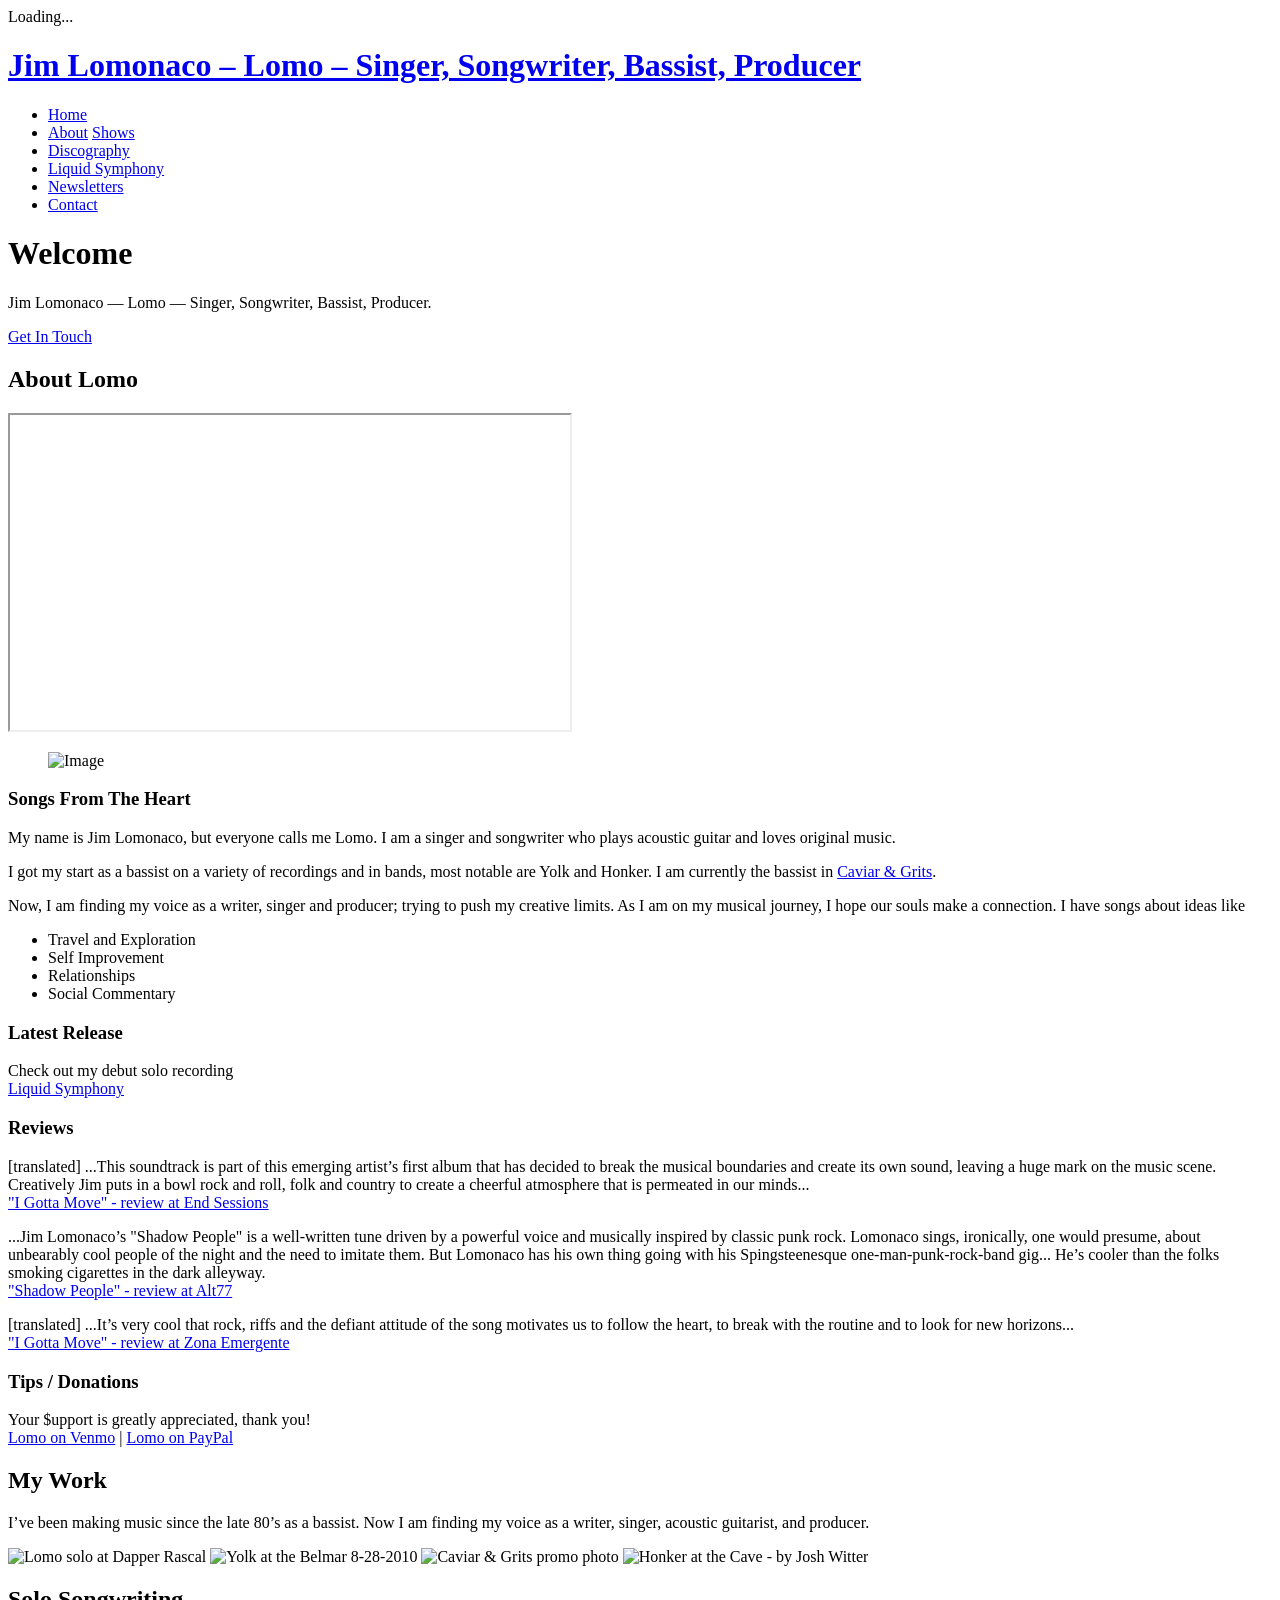
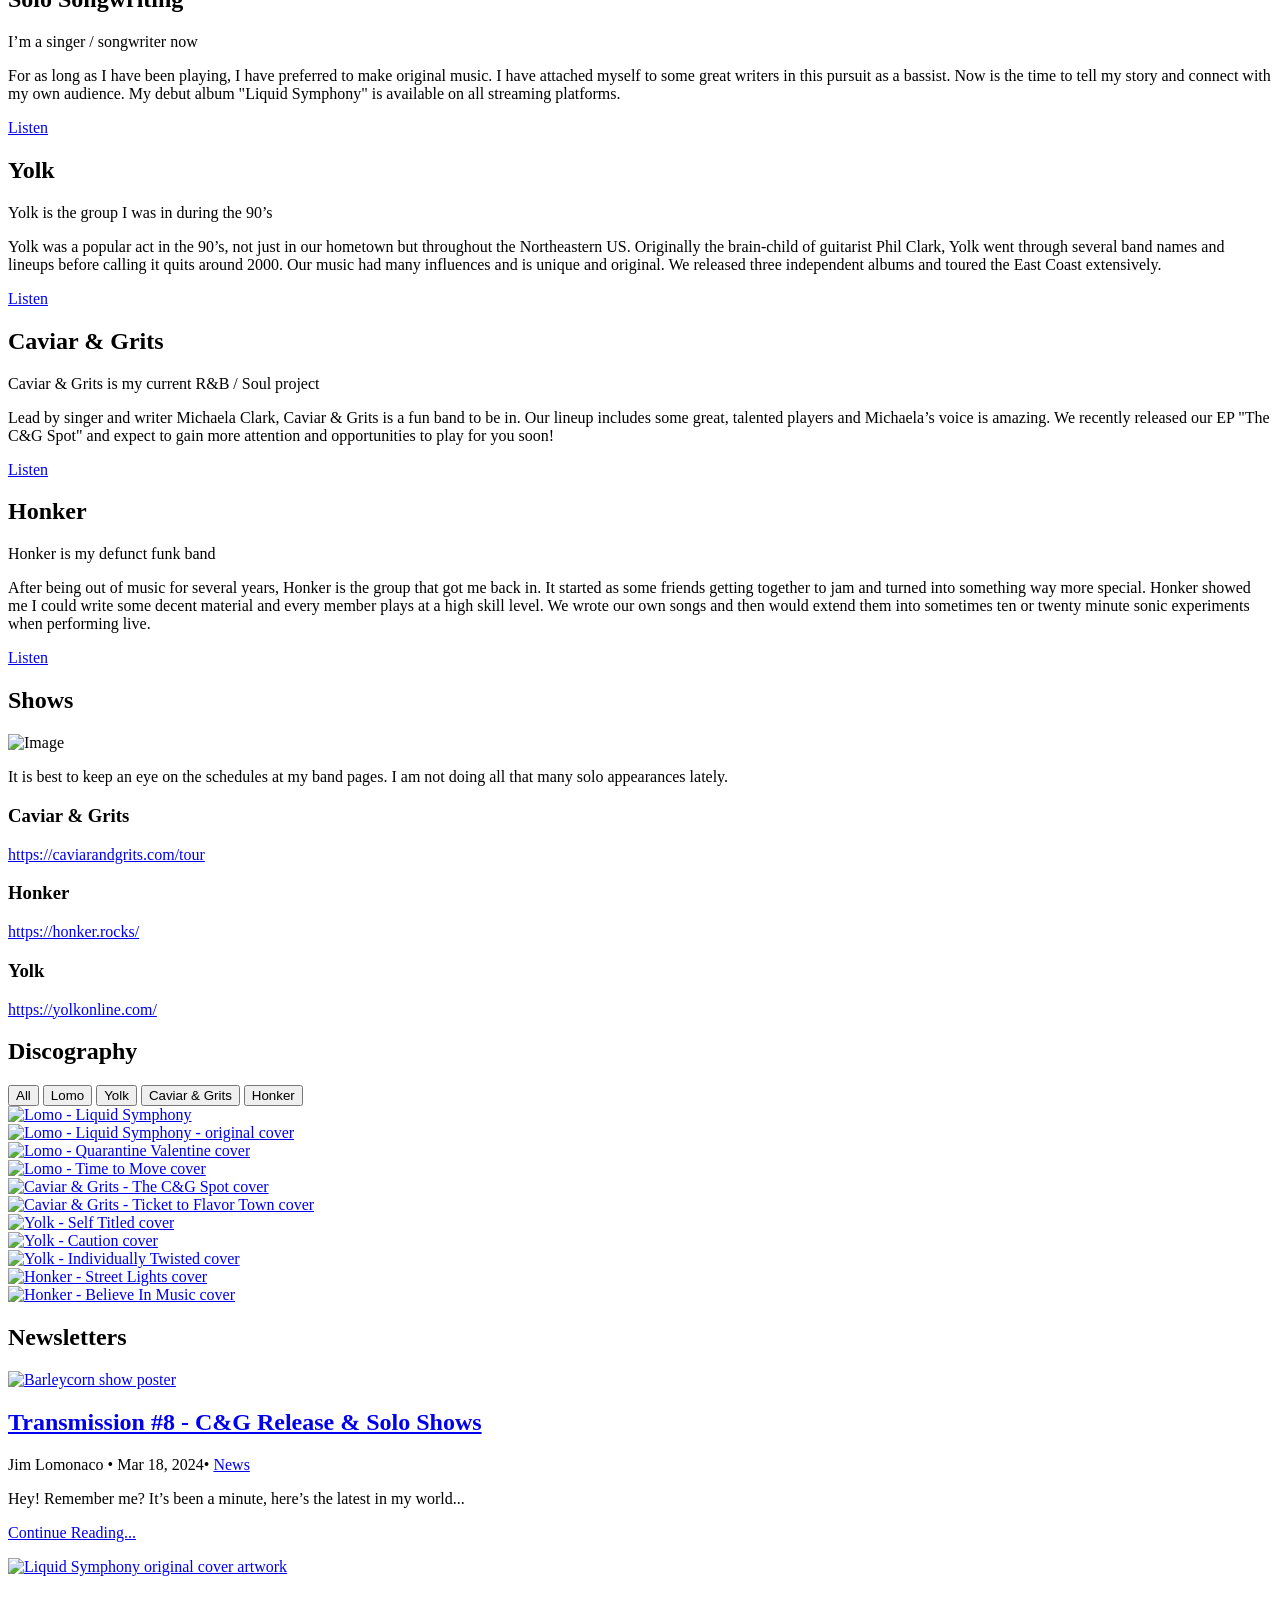
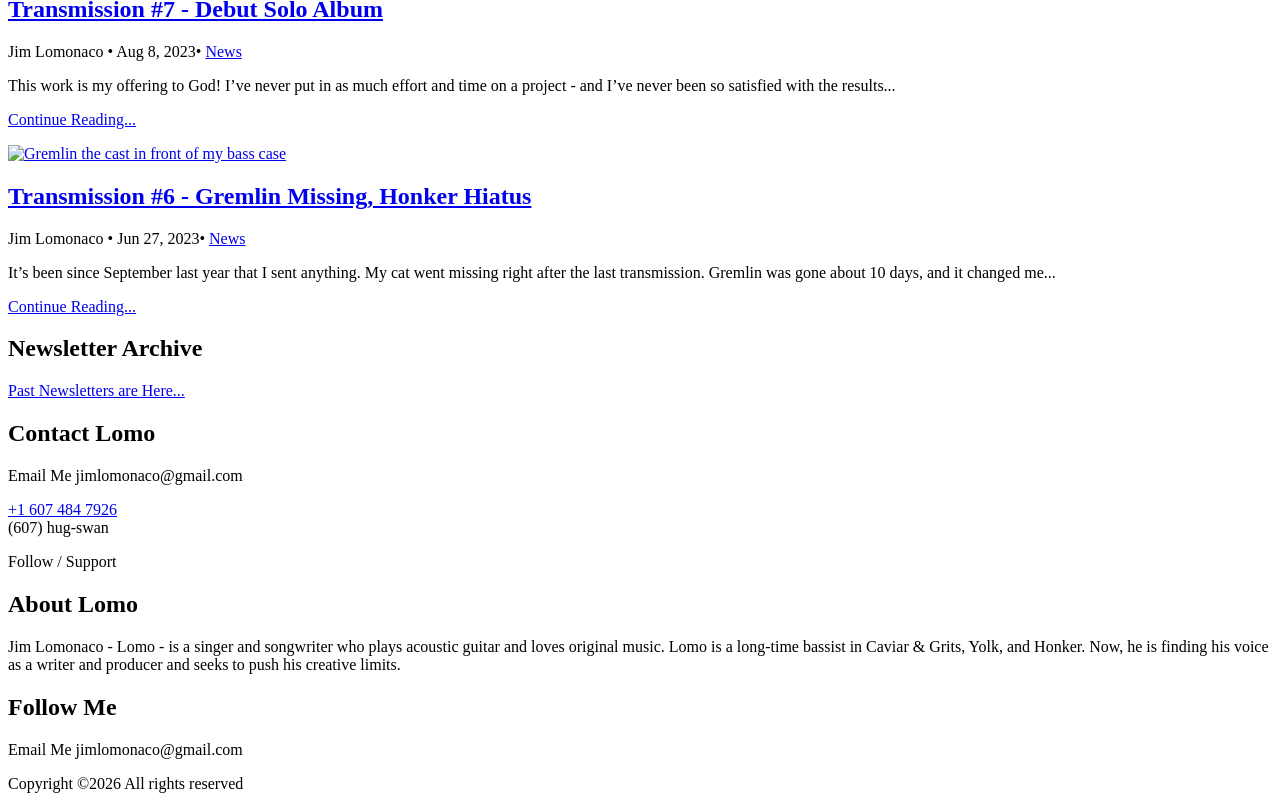
==== commit 72416c7a: "start over" ====
--- a/index.html
+++ b/index.html
@@ -1,7 +1,7 @@
 <!doctype html>
 <html lang="en">
 <head>
-    <title>Jim Lomonaco &mdash; Lomo &mdash; Singer, Songwriter, Bassist, Producer</title>
+    <title>Jim Lomonaco &ndash; Lomo &ndash; Singer, Songwriter, Bassist, Producer</title>
     <meta charset="utf-8">
     <meta name="viewport" content="width=device-width, initial-scale=1, shrink-to-fit=no">
     <link href="https://fonts.googleapis.com/css?family=Open+Sans:300,400,700" rel="stylesheet">
@@ -52,7 +52,7 @@
             <div class="row align-items-center">
 
                 <div class="col-6 col-xl-2">
-                    <h1 class="mb-0 site-logo"><a href="/" class="h2 mb-0">Jim Lomonaco &mdash; Lomo &mdash; Singer, Songwriter, Bassist, Producer</a></h1>
+                    <h1 class="mb-0 site-logo"><a href="/" class="h2 mb-0">Jim Lomonaco &ndash; Lomo &ndash; Singer, Songwriter, Bassist, Producer</a></h1>
                 </div>
 
                 <div class="col-12 col-md-10 d-none d-xl-block">
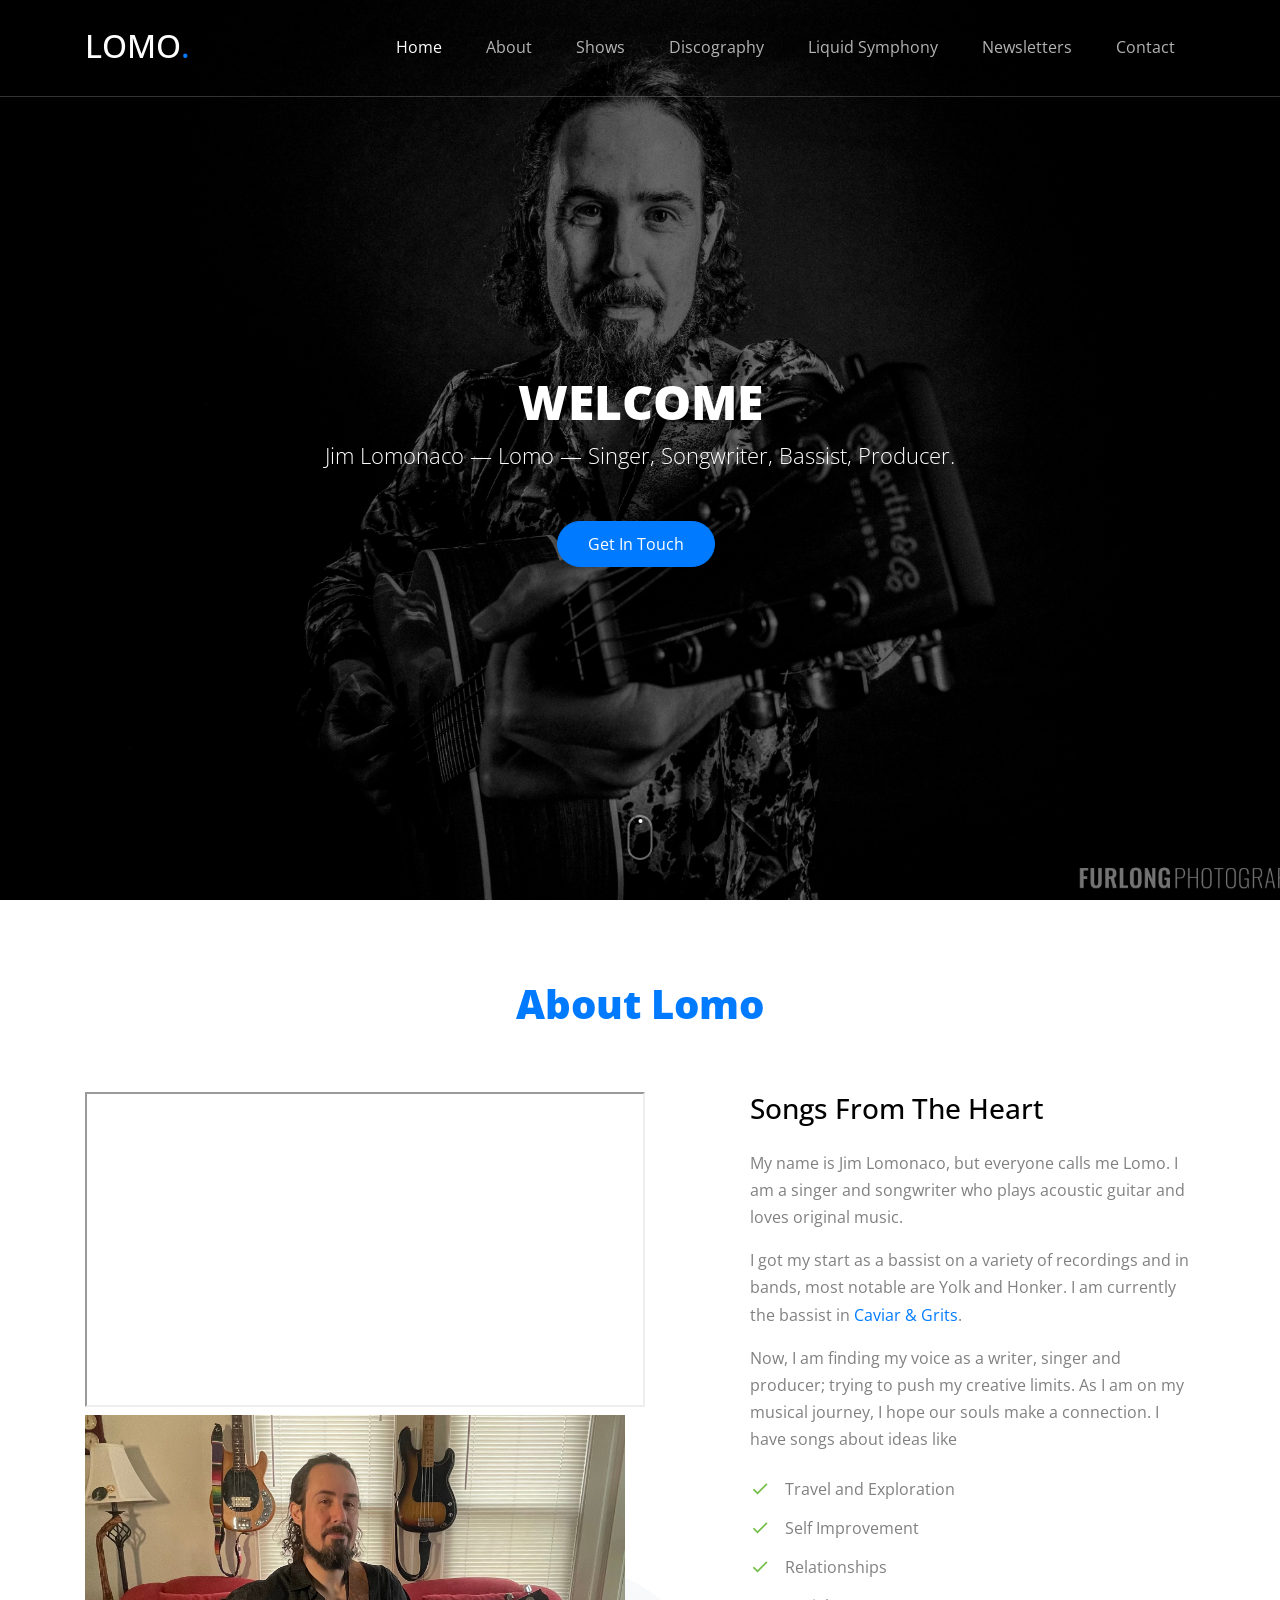
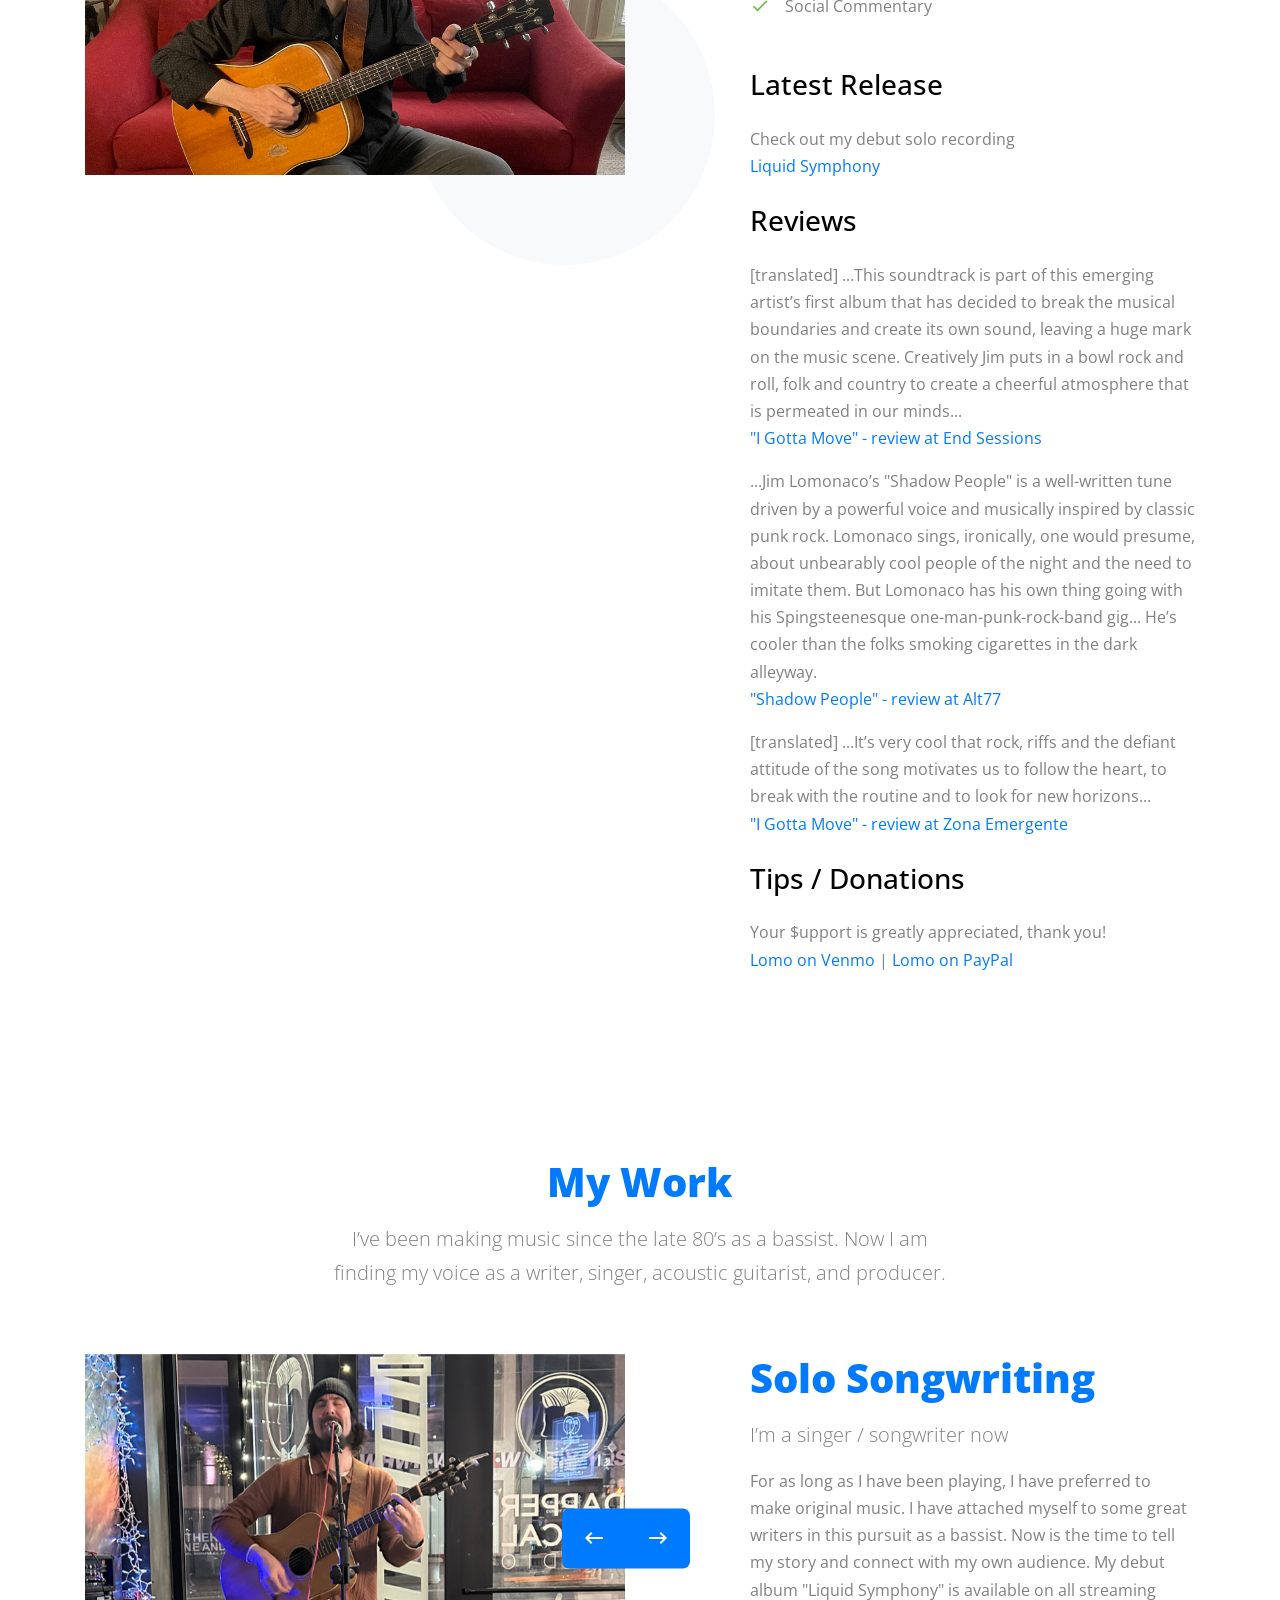
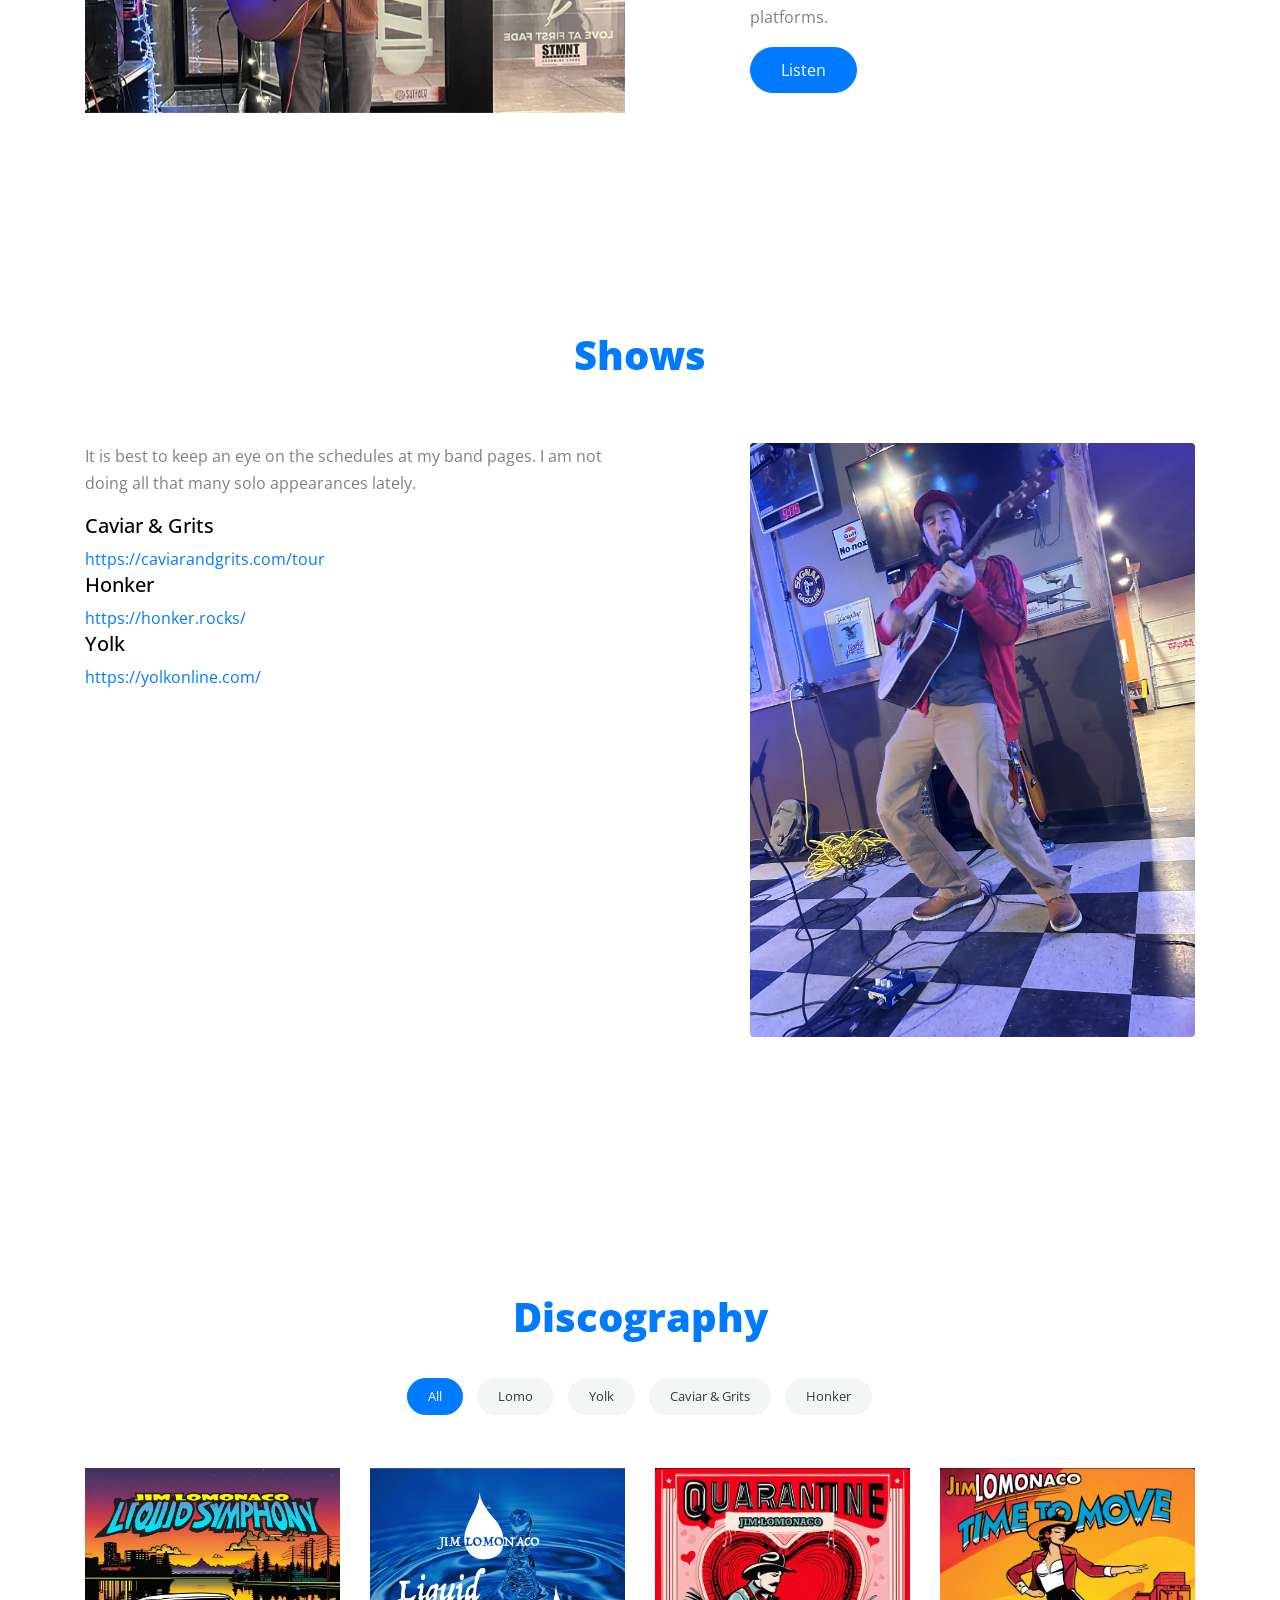
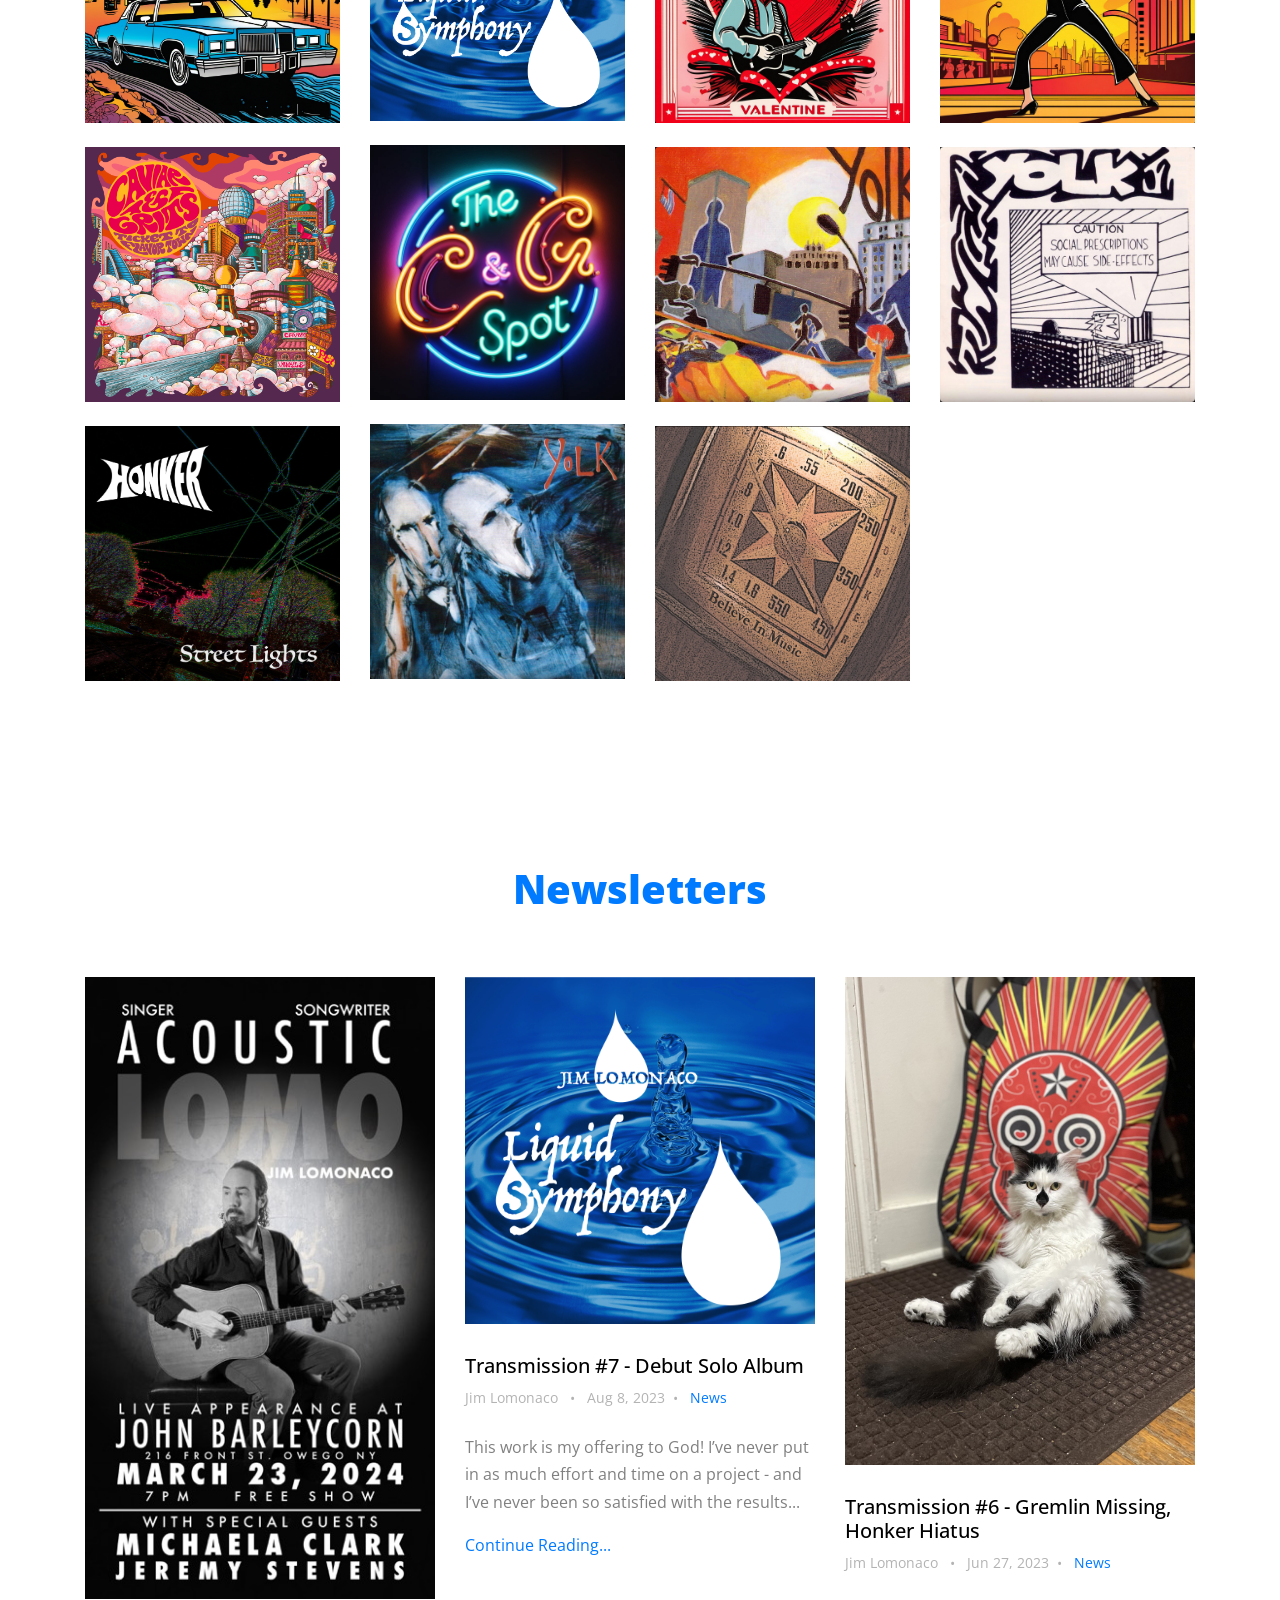
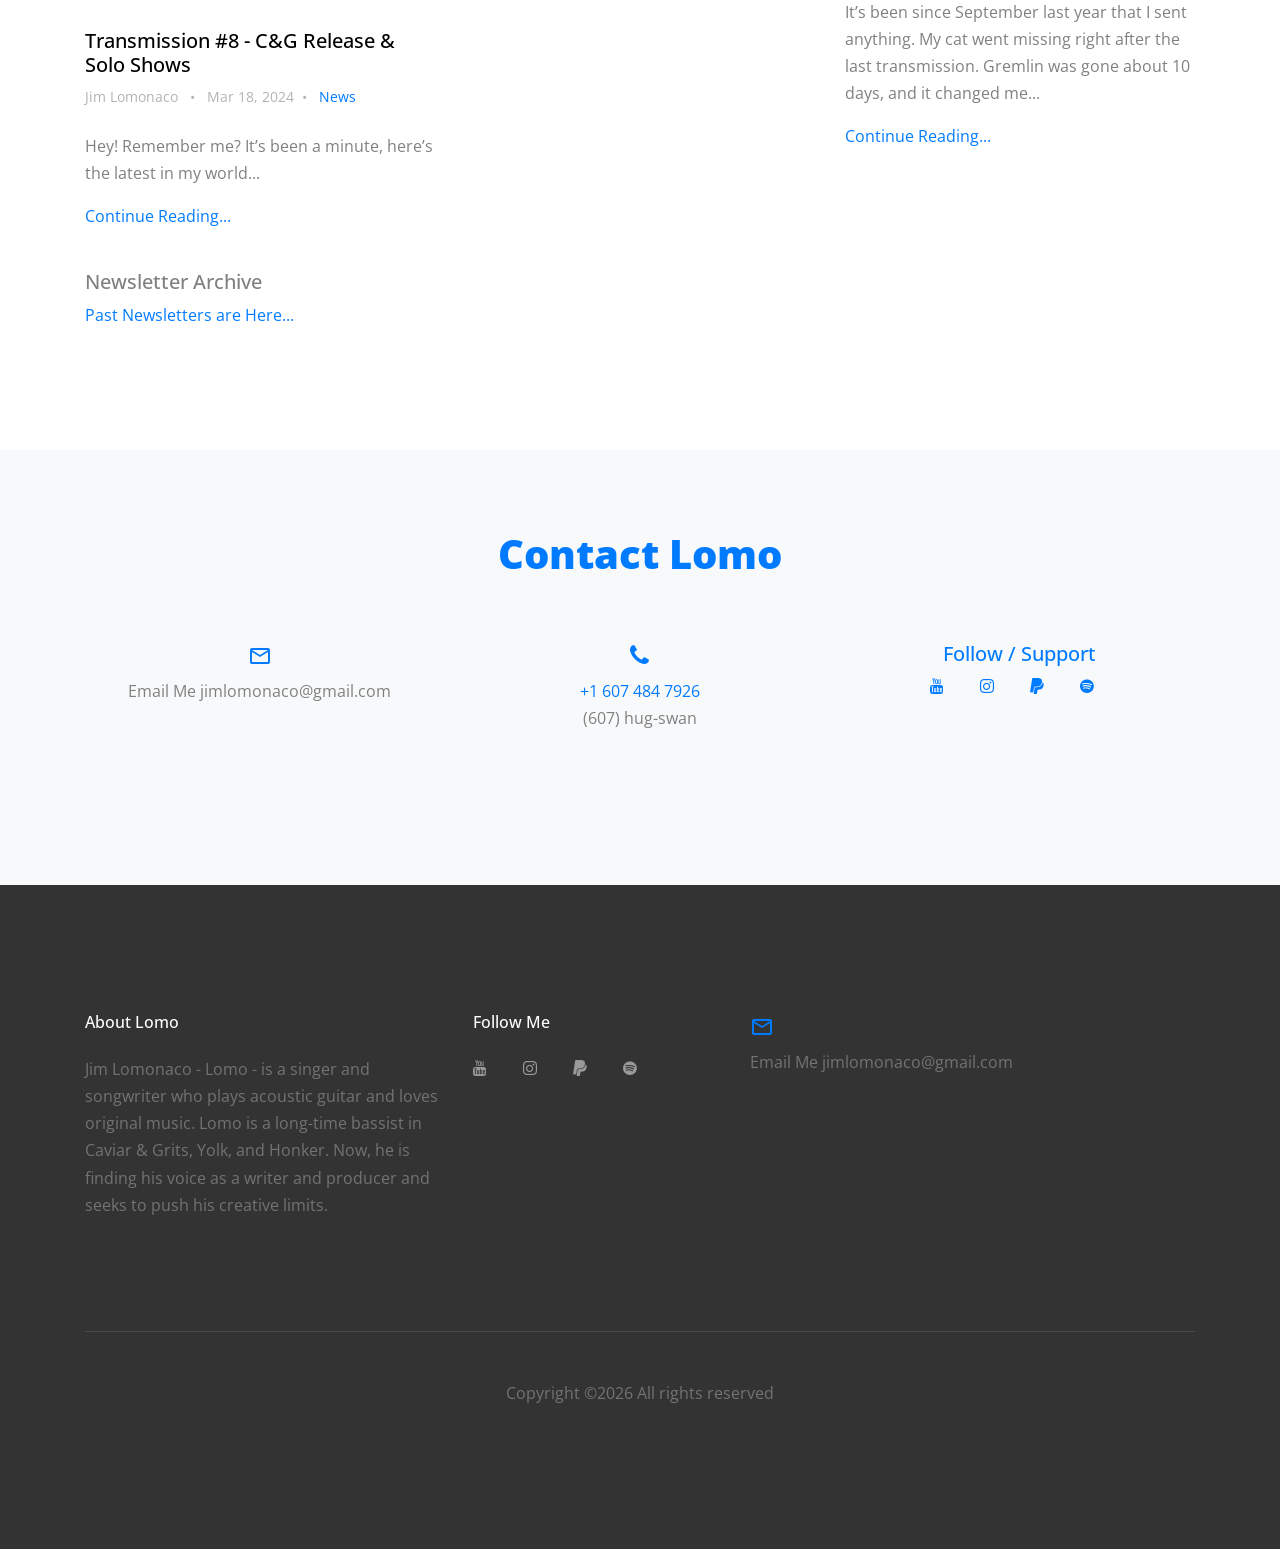
==== commit 48ba2cd4: "update home page" ====
--- a/index.html
+++ b/index.html
@@ -1,7 +1,7 @@
 <!doctype html>
 <html lang="en">
 <head>
-    <title>Jim Lomonaco &ndash; Lomo &ndash; Singer, Songwriter, Bassist, Producer</title>
+    <title>Jim Lomonaco &mdash; Lomo &mdash; Singer, Songwriter, Bassist, Producer</title>
     <meta charset="utf-8">
     <meta name="viewport" content="width=device-width, initial-scale=1, shrink-to-fit=no">
     <link href="https://fonts.googleapis.com/css?family=Open+Sans:300,400,700" rel="stylesheet">
@@ -52,7 +52,7 @@
             <div class="row align-items-center">
 
                 <div class="col-6 col-xl-2">
-                    <h1 class="mb-0 site-logo"><a href="/" class="h2 mb-0">Jim Lomonaco &ndash; Lomo &ndash; Singer, Songwriter, Bassist, Producer</a></h1>
+                    <h1 class="mb-0 site-logo"><a href="/" class="h2 mb-0">LOMO<span class="text-primary">.</span> </a></h1>
                 </div>
 
                 <div class="col-12 col-md-10 d-none d-xl-block">
--- a/fonts/icomoon/style.css
+++ b/fonts/icomoon/style.css
@@ -0,0 +1,4919 @@
+@font-face {
+  font-family: 'icomoon';
+  src:  url('fonts/icomoon.eot?10si43');
+  src:  url('fonts/icomoon.eot?10si43#iefix') format('embedded-opentype'),
+    url('fonts/icomoon.ttf?10si43') format('truetype'),
+    url('fonts/icomoon.woff?10si43') format('woff'),
+    url('fonts/icomoon.svg?10si43#icomoon') format('svg');
+  font-weight: normal;
+  font-style: normal;
+}
+
+[class^="icon-"], [class*=" icon-"] {
+  /* use !important to prevent issues with browser extensions that change fonts */
+  font-family: 'icomoon' !important;
+  speak: none;
+  font-style: normal;
+  font-weight: normal;
+  font-variant: normal;
+  text-transform: none;
+  line-height: 1;
+
+  /* Better Font Rendering =========== */
+  -webkit-font-smoothing: antialiased;
+  -moz-osx-font-smoothing: grayscale;
+}
+
+.icon-asterisk:before {
+  content: "\f069";
+}
+.icon-plus:before {
+  content: "\f067";
+}
+.icon-question:before {
+  content: "\f128";
+}
+.icon-minus:before {
+  content: "\f068";
+}
+.icon-glass:before {
+  content: "\f000";
+}
+.icon-music:before {
+  content: "\f001";
+}
+.icon-search:before {
+  content: "\f002";
+}
+.icon-envelope-o:before {
+  content: "\f003";
+}
+.icon-heart:before {
+  content: "\f004";
+}
+.icon-star:before {
+  content: "\f005";
+}
+.icon-star-o:before {
+  content: "\f006";
+}
+.icon-user:before {
+  content: "\f007";
+}
+.icon-film:before {
+  content: "\f008";
+}
+.icon-th-large:before {
+  content: "\f009";
+}
+.icon-th:before {
+  content: "\f00a";
+}
+.icon-th-list:before {
+  content: "\f00b";
+}
+.icon-check:before {
+  content: "\f00c";
+}
+.icon-close:before {
+  content: "\f00d";
+}
+.icon-remove:before {
+  content: "\f00d";
+}
+.icon-times:before {
+  content: "\f00d";
+}
+.icon-search-plus:before {
+  content: "\f00e";
+}
+.icon-search-minus:before {
+  content: "\f010";
+}
+.icon-power-off:before {
+  content: "\f011";
+}
+.icon-signal:before {
+  content: "\f012";
+}
+.icon-cog:before {
+  content: "\f013";
+}
+.icon-gear:before {
+  content: "\f013";
+}
+.icon-trash-o:before {
+  content: "\f014";
+}
+.icon-home:before {
+  content: "\f015";
+}
+.icon-file-o:before {
+  content: "\f016";
+}
+.icon-clock-o:before {
+  content: "\f017";
+}
+.icon-road:before {
+  content: "\f018";
+}
+.icon-download:before {
+  content: "\f019";
+}
+.icon-arrow-circle-o-down:before {
+  content: "\f01a";
+}
+.icon-arrow-circle-o-up:before {
+  content: "\f01b";
+}
+.icon-inbox:before {
+  content: "\f01c";
+}
+.icon-play-circle-o:before {
+  content: "\f01d";
+}
+.icon-repeat:before {
+  content: "\f01e";
+}
+.icon-rotate-right:before {
+  content: "\f01e";
+}
+.icon-refresh:before {
+  content: "\f021";
+}
+.icon-list-alt:before {
+  content: "\f022";
+}
+.icon-lock:before {
+  content: "\f023";
+}
+.icon-flag:before {
+  content: "\f024";
+}
+.icon-headphones:before {
+  content: "\f025";
+}
+.icon-volume-off:before {
+  content: "\f026";
+}
+.icon-volume-down:before {
+  content: "\f027";
+}
+.icon-volume-up:before {
+  content: "\f028";
+}
+.icon-qrcode:before {
+  content: "\f029";
+}
+.icon-barcode:before {
+  content: "\f02a";
+}
+.icon-tag:before {
+  content: "\f02b";
+}
+.icon-tags:before {
+  content: "\f02c";
+}
+.icon-book:before {
+  content: "\f02d";
+}
+.icon-bookmark:before {
+  content: "\f02e";
+}
+.icon-print:before {
+  content: "\f02f";
+}
+.icon-camera:before {
+  content: "\f030";
+}
+.icon-font:before {
+  content: "\f031";
+}
+.icon-bold:before {
+  content: "\f032";
+}
+.icon-italic:before {
+  content: "\f033";
+}
+.icon-text-height:before {
+  content: "\f034";
+}
+.icon-text-width:before {
+  content: "\f035";
+}
+.icon-align-left:before {
+  content: "\f036";
+}
+.icon-align-center:before {
+  content: "\f037";
+}
+.icon-align-right:before {
+  content: "\f038";
+}
+.icon-align-justify:before {
+  content: "\f039";
+}
+.icon-list:before {
+  content: "\f03a";
+}
+.icon-dedent:before {
+  content: "\f03b";
+}
+.icon-outdent:before {
+  content: "\f03b";
+}
+.icon-indent:before {
+  content: "\f03c";
+}
+.icon-video-camera:before {
+  content: "\f03d";
+}
+.icon-image:before {
+  content: "\f03e";
+}
+.icon-photo:before {
+  content: "\f03e";
+}
+.icon-picture-o:before {
+  content: "\f03e";
+}
+.icon-pencil:before {
+  content: "\f040";
+}
+.icon-map-marker:before {
+  content: "\f041";
+}
+.icon-adjust:before {
+  content: "\f042";
+}
+.icon-tint:before {
+  content: "\f043";
+}
+.icon-edit:before {
+  content: "\f044";
+}
+.icon-pencil-square-o:before {
+  content: "\f044";
+}
+.icon-share-square-o:before {
+  content: "\f045";
+}
+.icon-check-square-o:before {
+  content: "\f046";
+}
+.icon-arrows:before {
+  content: "\f047";
+}
+.icon-step-backward:before {
+  content: "\f048";
+}
+.icon-fast-backward:before {
+  content: "\f049";
+}
+.icon-backward:before {
+  content: "\f04a";
+}
+.icon-play:before {
+  content: "\f04b";
+}
+.icon-pause:before {
+  content: "\f04c";
+}
+.icon-stop:before {
+  content: "\f04d";
+}
+.icon-forward:before {
+  content: "\f04e";
+}
+.icon-fast-forward:before {
+  content: "\f050";
+}
+.icon-step-forward:before {
+  content: "\f051";
+}
+.icon-eject:before {
+  content: "\f052";
+}
+.icon-chevron-left:before {
+  content: "\f053";
+}
+.icon-chevron-right:before {
+  content: "\f054";
+}
+.icon-plus-circle:before {
+  content: "\f055";
+}
+.icon-minus-circle:before {
+  content: "\f056";
+}
+.icon-times-circle:before {
+  content: "\f057";
+}
+.icon-check-circle:before {
+  content: "\f058";
+}
+.icon-question-circle:before {
+  content: "\f059";
+}
+.icon-info-circle:before {
+  content: "\f05a";
+}
+.icon-crosshairs:before {
+  content: "\f05b";
+}
+.icon-times-circle-o:before {
+  content: "\f05c";
+}
+.icon-check-circle-o:before {
+  content: "\f05d";
+}
+.icon-ban:before {
+  content: "\f05e";
+}
+.icon-arrow-left:before {
+  content: "\f060";
+}
+.icon-arrow-right:before {
+  content: "\f061";
+}
+.icon-arrow-up:before {
+  content: "\f062";
+}
+.icon-arrow-down:before {
+  content: "\f063";
+}
+.icon-mail-forward:before {
+  content: "\f064";
+}
+.icon-share:before {
+  content: "\f064";
+}
+.icon-expand:before {
+  content: "\f065";
+}
+.icon-compress:before {
+  content: "\f066";
+}
+.icon-exclamation-circle:before {
+  content: "\f06a";
+}
+.icon-gift:before {
+  content: "\f06b";
+}
+.icon-leaf:before {
+  content: "\f06c";
+}
+.icon-fire:before {
+  content: "\f06d";
+}
+.icon-eye:before {
+  content: "\f06e";
+}
+.icon-eye-slash:before {
+  content: "\f070";
+}
+.icon-exclamation-triangle:before {
+  content: "\f071";
+}
+.icon-warning:before {
+  content: "\f071";
+}
+.icon-plane:before {
+  content: "\f072";
+}
+.icon-calendar:before {
+  content: "\f073";
+}
+.icon-random:before {
+  content: "\f074";
+}
+.icon-comment:before {
+  content: "\f075";
+}
+.icon-magnet:before {
+  content: "\f076";
+}
+.icon-chevron-up:before {
+  content: "\f077";
+}
+.icon-chevron-down:before {
+  content: "\f078";
+}
+.icon-retweet:before {
+  content: "\f079";
+}
+.icon-shopping-cart:before {
+  content: "\f07a";
+}
+.icon-folder:before {
+  content: "\f07b";
+}
+.icon-folder-open:before {
+  content: "\f07c";
+}
+.icon-arrows-v:before {
+  content: "\f07d";
+}
+.icon-arrows-h:before {
+  content: "\f07e";
+}
+.icon-bar-chart:before {
+  content: "\f080";
+}
+.icon-bar-chart-o:before {
+  content: "\f080";
+}
+.icon-twitter-square:before {
+  content: "\f081";
+}
+.icon-facebook-square:before {
+  content: "\f082";
+}
+.icon-camera-retro:before {
+  content: "\f083";
+}
+.icon-key:before {
+  content: "\f084";
+}
+.icon-cogs:before {
+  content: "\f085";
+}
+.icon-gears:before {
+  content: "\f085";
+}
+.icon-comments:before {
+  content: "\f086";
+}
+.icon-thumbs-o-up:before {
+  content: "\f087";
+}
+.icon-thumbs-o-down:before {
+  content: "\f088";
+}
+.icon-star-half:before {
+  content: "\f089";
+}
+.icon-heart-o:before {
+  content: "\f08a";
+}
+.icon-sign-out:before {
+  content: "\f08b";
+}
+.icon-linkedin-square:before {
+  content: "\f08c";
+}
+.icon-thumb-tack:before {
+  content: "\f08d";
+}
+.icon-external-link:before {
+  content: "\f08e";
+}
+.icon-sign-in:before {
+  content: "\f090";
+}
+.icon-trophy:before {
+  content: "\f091";
+}
+.icon-github-square:before {
+  content: "\f092";
+}
+.icon-upload:before {
+  content: "\f093";
+}
+.icon-lemon-o:before {
+  content: "\f094";
+}
+.icon-phone:before {
+  content: "\f095";
+}
+.icon-square-o:before {
+  content: "\f096";
+}
+.icon-bookmark-o:before {
+  content: "\f097";
+}
+.icon-phone-square:before {
+  content: "\f098";
+}
+.icon-twitter:before {
+  content: "\f099";
+}
+.icon-facebook:before {
+  content: "\f09a";
+}
+.icon-facebook-f:before {
+  content: "\f09a";
+}
+.icon-github:before {
+  content: "\f09b";
+}
+.icon-unlock:before {
+  content: "\f09c";
+}
+.icon-credit-card:before {
+  content: "\f09d";
+}
+.icon-feed:before {
+  content: "\f09e";
+}
+.icon-rss:before {
+  content: "\f09e";
+}
+.icon-hdd-o:before {
+  content: "\f0a0";
+}
+.icon-bullhorn:before {
+  content: "\f0a1";
+}
+.icon-bell-o:before {
+  content: "\f0a2";
+}
+.icon-certificate:before {
+  content: "\f0a3";
+}
+.icon-hand-o-right:before {
+  content: "\f0a4";
+}
+.icon-hand-o-left:before {
+  content: "\f0a5";
+}
+.icon-hand-o-up:before {
+  content: "\f0a6";
+}
+.icon-hand-o-down:before {
+  content: "\f0a7";
+}
+.icon-arrow-circle-left:before {
+  content: "\f0a8";
+}
+.icon-arrow-circle-right:before {
+  content: "\f0a9";
+}
+.icon-arrow-circle-up:before {
+  content: "\f0aa";
+}
+.icon-arrow-circle-down:before {
+  content: "\f0ab";
+}
+.icon-globe:before {
+  content: "\f0ac";
+}
+.icon-wrench:before {
+  content: "\f0ad";
+}
+.icon-tasks:before {
+  content: "\f0ae";
+}
+.icon-filter:before {
+  content: "\f0b0";
+}
+.icon-briefcase:before {
+  content: "\f0b1";
+}
+.icon-arrows-alt:before {
+  content: "\f0b2";
+}
+.icon-group:before {
+  content: "\f0c0";
+}
+.icon-users:before {
+  content: "\f0c0";
+}
+.icon-chain:before {
+  content: "\f0c1";
+}
+.icon-link:before {
+  content: "\f0c1";
+}
+.icon-cloud:before {
+  content: "\f0c2";
+}
+.icon-flask:before {
+  content: "\f0c3";
+}
+.icon-cut:before {
+  content: "\f0c4";
+}
+.icon-scissors:before {
+  content: "\f0c4";
+}
+.icon-copy:before {
+  content: "\f0c5";
+}
+.icon-files-o:before {
+  content: "\f0c5";
+}
+.icon-paperclip:before {
+  content: "\f0c6";
+}
+.icon-floppy-o:before {
+  content: "\f0c7";
+}
+.icon-save:before {
+  content: "\f0c7";
+}
+.icon-square:before {
+  content: "\f0c8";
+}
+.icon-bars:before {
+  content: "\f0c9";
+}
+.icon-navicon:before {
+  content: "\f0c9";
+}
+.icon-reorder:before {
+  content: "\f0c9";
+}
+.icon-list-ul:before {
+  content: "\f0ca";
+}
+.icon-list-ol:before {
+  content: "\f0cb";
+}
+.icon-strikethrough:before {
+  content: "\f0cc";
+}
+.icon-underline:before {
+  content: "\f0cd";
+}
+.icon-table:before {
+  content: "\f0ce";
+}
+.icon-magic:before {
+  content: "\f0d0";
+}
+.icon-truck:before {
+  content: "\f0d1";
+}
+.icon-pinterest:before {
+  content: "\f0d2";
+}
+.icon-pinterest-square:before {
+  content: "\f0d3";
+}
+.icon-google-plus-square:before {
+  content: "\f0d4";
+}
+.icon-google-plus:before {
+  content: "\f0d5";
+}
+.icon-money:before {
+  content: "\f0d6";
+}
+.icon-caret-down:before {
+  content: "\f0d7";
+}
+.icon-caret-up:before {
+  content: "\f0d8";
+}
+.icon-caret-left:before {
+  content: "\f0d9";
+}
+.icon-caret-right:before {
+  content: "\f0da";
+}
+.icon-columns:before {
+  content: "\f0db";
+}
+.icon-sort:before {
+  content: "\f0dc";
+}
+.icon-unsorted:before {
+  content: "\f0dc";
+}
+.icon-sort-desc:before {
+  content: "\f0dd";
+}
+.icon-sort-down:before {
+  content: "\f0dd";
+}
+.icon-sort-asc:before {
+  content: "\f0de";
+}
+.icon-sort-up:before {
+  content: "\f0de";
+}
+.icon-envelope:before {
+  content: "\f0e0";
+}
+.icon-linkedin:before {
+  content: "\f0e1";
+}
+.icon-rotate-left:before {
+  content: "\f0e2";
+}
+.icon-undo:before {
+  content: "\f0e2";
+}
+.icon-gavel:before {
+  content: "\f0e3";
+}
+.icon-legal:before {
+  content: "\f0e3";
+}
+.icon-dashboard:before {
+  content: "\f0e4";
+}
+.icon-tachometer:before {
+  content: "\f0e4";
+}
+.icon-comment-o:before {
+  content: "\f0e5";
+}
+.icon-comments-o:before {
+  content: "\f0e6";
+}
+.icon-bolt:before {
+  content: "\f0e7";
+}
+.icon-flash:before {
+  content: "\f0e7";
+}
+.icon-sitemap:before {
+  content: "\f0e8";
+}
+.icon-umbrella:before {
+  content: "\f0e9";
+}
+.icon-clipboard:before {
+  content: "\f0ea";
+}
+.icon-paste:before {
+  content: "\f0ea";
+}
+.icon-lightbulb-o:before {
+  content: "\f0eb";
+}
+.icon-exchange:before {
+  content: "\f0ec";
+}
+.icon-cloud-download:before {
+  content: "\f0ed";
+}
+.icon-cloud-upload:before {
+  content: "\f0ee";
+}
+.icon-user-md:before {
+  content: "\f0f0";
+}
+.icon-stethoscope:before {
+  content: "\f0f1";
+}
+.icon-suitcase:before {
+  content: "\f0f2";
+}
+.icon-bell:before {
+  content: "\f0f3";
+}
+.icon-coffee:before {
+  content: "\f0f4";
+}
+.icon-cutlery:before {
+  content: "\f0f5";
+}
+.icon-file-text-o:before {
+  content: "\f0f6";
+}
+.icon-building-o:before {
+  content: "\f0f7";
+}
+.icon-hospital-o:before {
+  content: "\f0f8";
+}
+.icon-ambulance:before {
+  content: "\f0f9";
+}
+.icon-medkit:before {
+  content: "\f0fa";
+}
+.icon-fighter-jet:before {
+  content: "\f0fb";
+}
+.icon-beer:before {
+  content: "\f0fc";
+}
+.icon-h-square:before {
+  content: "\f0fd";
+}
+.icon-plus-square:before {
+  content: "\f0fe";
+}
+.icon-angle-double-left:before {
+  content: "\f100";
+}
+.icon-angle-double-right:before {
+  content: "\f101";
+}
+.icon-angle-double-up:before {
+  content: "\f102";
+}
+.icon-angle-double-down:before {
+  content: "\f103";
+}
+.icon-angle-left:before {
+  content: "\f104";
+}
+.icon-angle-right:before {
+  content: "\f105";
+}
+.icon-angle-up:before {
+  content: "\f106";
+}
+.icon-angle-down:before {
+  content: "\f107";
+}
+.icon-desktop:before {
+  content: "\f108";
+}
+.icon-laptop:before {
+  content: "\f109";
+}
+.icon-tablet:before {
+  content: "\f10a";
+}
+.icon-mobile:before {
+  content: "\f10b";
+}
+.icon-mobile-phone:before {
+  content: "\f10b";
+}
+.icon-circle-o:before {
+  content: "\f10c";
+}
+.icon-quote-left:before {
+  content: "\f10d";
+}
+.icon-quote-right:before {
+  content: "\f10e";
+}
+.icon-spinner:before {
+  content: "\f110";
+}
+.icon-circle:before {
+  content: "\f111";
+}
+.icon-mail-reply:before {
+  content: "\f112";
+}
+.icon-reply:before {
+  content: "\f112";
+}
+.icon-github-alt:before {
+  content: "\f113";
+}
+.icon-folder-o:before {
+  content: "\f114";
+}
+.icon-folder-open-o:before {
+  content: "\f115";
+}
+.icon-smile-o:before {
+  content: "\f118";
+}
+.icon-frown-o:before {
+  content: "\f119";
+}
+.icon-meh-o:before {
+  content: "\f11a";
+}
+.icon-gamepad:before {
+  content: "\f11b";
+}
+.icon-keyboard-o:before {
+  content: "\f11c";
+}
+.icon-flag-o:before {
+  content: "\f11d";
+}
+.icon-flag-checkered:before {
+  content: "\f11e";
+}
+.icon-terminal:before {
+  content: "\f120";
+}
+.icon-code:before {
+  content: "\f121";
+}
+.icon-mail-reply-all:before {
+  content: "\f122";
+}
+.icon-reply-all:before {
+  content: "\f122";
+}
+.icon-star-half-empty:before {
+  content: "\f123";
+}
+.icon-star-half-full:before {
+  content: "\f123";
+}
+.icon-star-half-o:before {
+  content: "\f123";
+}
+.icon-location-arrow:before {
+  content: "\f124";
+}
+.icon-crop:before {
+  content: "\f125";
+}
+.icon-code-fork:before {
+  content: "\f126";
+}
+.icon-chain-broken:before {
+  content: "\f127";
+}
+.icon-unlink:before {
+  content: "\f127";
+}
+.icon-info:before {
+  content: "\f129";
+}
+.icon-exclamation:before {
+  content: "\f12a";
+}
+.icon-superscript:before {
+  content: "\f12b";
+}
+.icon-subscript:before {
+  content: "\f12c";
+}
+.icon-eraser:before {
+  content: "\f12d";
+}
+.icon-puzzle-piece:before {
+  content: "\f12e";
+}
+.icon-microphone:before {
+  content: "\f130";
+}
+.icon-microphone-slash:before {
+  content: "\f131";
+}
+.icon-shield:before {
+  content: "\f132";
+}
+.icon-calendar-o:before {
+  content: "\f133";
+}
+.icon-fire-extinguisher:before {
+  content: "\f134";
+}
+.icon-rocket:before {
+  content: "\f135";
+}
+.icon-maxcdn:before {
+  content: "\f136";
+}
+.icon-chevron-circle-left:before {
+  content: "\f137";
+}
+.icon-chevron-circle-right:before {
+  content: "\f138";
+}
+.icon-chevron-circle-up:before {
+  content: "\f139";
+}
+.icon-chevron-circle-down:before {
+  content: "\f13a";
+}
+.icon-html5:before {
+  content: "\f13b";
+}
+.icon-css3:before {
+  content: "\f13c";
+}
+.icon-anchor:before {
+  content: "\f13d";
+}
+.icon-unlock-alt:before {
+  content: "\f13e";
+}
+.icon-bullseye:before {
+  content: "\f140";
+}
+.icon-ellipsis-h:before {
+  content: "\f141";
+}
+.icon-ellipsis-v:before {
+  content: "\f142";
+}
+.icon-rss-square:before {
+  content: "\f143";
+}
+.icon-play-circle:before {
+  content: "\f144";
+}
+.icon-ticket:before {
+  content: "\f145";
+}
+.icon-minus-square:before {
+  content: "\f146";
+}
+.icon-minus-square-o:before {
+  content: "\f147";
+}
+.icon-level-up:before {
+  content: "\f148";
+}
+.icon-level-down:before {
+  content: "\f149";
+}
+.icon-check-square:before {
+  content: "\f14a";
+}
+.icon-pencil-square:before {
+  content: "\f14b";
+}
+.icon-external-link-square:before {
+  content: "\f14c";
+}
+.icon-share-square:before {
+  content: "\f14d";
+}
+.icon-compass:before {
+  content: "\f14e";
+}
+.icon-caret-square-o-down:before {
+  content: "\f150";
+}
+.icon-toggle-down:before {
+  content: "\f150";
+}
+.icon-caret-square-o-up:before {
+  content: "\f151";
+}
+.icon-toggle-up:before {
+  content: "\f151";
+}
+.icon-caret-square-o-right:before {
+  content: "\f152";
+}
+.icon-toggle-right:before {
+  content: "\f152";
+}
+.icon-eur:before {
+  content: "\f153";
+}
+.icon-euro:before {
+  content: "\f153";
+}
+.icon-gbp:before {
+  content: "\f154";
+}
+.icon-dollar:before {
+  content: "\f155";
+}
+.icon-usd:before {
+  content: "\f155";
+}
+.icon-inr:before {
+  content: "\f156";
+}
+.icon-rupee:before {
+  content: "\f156";
+}
+.icon-cny:before {
+  content: "\f157";
+}
+.icon-jpy:before {
+  content: "\f157";
+}
+.icon-rmb:before {
+  content: "\f157";
+}
+.icon-yen:before {
+  content: "\f157";
+}
+.icon-rouble:before {
+  content: "\f158";
+}
+.icon-rub:before {
+  content: "\f158";
+}
+.icon-ruble:before {
+  content: "\f158";
+}
+.icon-krw:before {
+  content: "\f159";
+}
+.icon-won:before {
+  content: "\f159";
+}
+.icon-bitcoin:before {
+  content: "\f15a";
+}
+.icon-btc:before {
+  content: "\f15a";
+}
+.icon-file:before {
+  content: "\f15b";
+}
+.icon-file-text:before {
+  content: "\f15c";
+}
+.icon-sort-alpha-asc:before {
+  content: "\f15d";
+}
+.icon-sort-alpha-desc:before {
+  content: "\f15e";
+}
+.icon-sort-amount-asc:before {
+  content: "\f160";
+}
+.icon-sort-amount-desc:before {
+  content: "\f161";
+}
+.icon-sort-numeric-asc:before {
+  content: "\f162";
+}
+.icon-sort-numeric-desc:before {
+  content: "\f163";
+}
+.icon-thumbs-up:before {
+  content: "\f164";
+}
+.icon-thumbs-down:before {
+  content: "\f165";
+}
+.icon-youtube-square:before {
+  content: "\f166";
+}
+.icon-youtube:before {
+  content: "\f167";
+}
+.icon-xing:before {
+  content: "\f168";
+}
+.icon-xing-square:before {
+  content: "\f169";
+}
+.icon-youtube-play:before {
+  content: "\f16a";
+}
+.icon-dropbox:before {
+  content: "\f16b";
+}
+.icon-stack-overflow:before {
+  content: "\f16c";
+}
+.icon-instagram:before {
+  content: "\f16d";
+}
+.icon-flickr:before {
+  content: "\f16e";
+}
+.icon-adn:before {
+  content: "\f170";
+}
+.icon-bitbucket:before {
+  content: "\f171";
+}
+.icon-bitbucket-square:before {
+  content: "\f172";
+}
+.icon-tumblr:before {
+  content: "\f173";
+}
+.icon-tumblr-square:before {
+  content: "\f174";
+}
+.icon-long-arrow-down:before {
+  content: "\f175";
+}
+.icon-long-arrow-up:before {
+  content: "\f176";
+}
+.icon-long-arrow-left:before {
+  content: "\f177";
+}
+.icon-long-arrow-right:before {
+  content: "\f178";
+}
+.icon-apple:before {
+  content: "\f179";
+}
+.icon-windows:before {
+  content: "\f17a";
+}
+.icon-android:before {
+  content: "\f17b";
+}
+.icon-linux:before {
+  content: "\f17c";
+}
+.icon-dribbble:before {
+  content: "\f17d";
+}
+.icon-skype:before {
+  content: "\f17e";
+}
+.icon-foursquare:before {
+  content: "\f180";
+}
+.icon-trello:before {
+  content: "\f181";
+}
+.icon-female:before {
+  content: "\f182";
+}
+.icon-male:before {
+  content: "\f183";
+}
+.icon-gittip:before {
+  content: "\f184";
+}
+.icon-gratipay:before {
+  content: "\f184";
+}
+.icon-sun-o:before {
+  content: "\f185";
+}
+.icon-moon-o:before {
+  content: "\f186";
+}
+.icon-archive:before {
+  content: "\f187";
+}
+.icon-bug:before {
+  content: "\f188";
+}
+.icon-vk:before {
+  content: "\f189";
+}
+.icon-weibo:before {
+  content: "\f18a";
+}
+.icon-renren:before {
+  content: "\f18b";
+}
+.icon-pagelines:before {
+  content: "\f18c";
+}
+.icon-stack-exchange:before {
+  content: "\f18d";
+}
+.icon-arrow-circle-o-right:before {
+  content: "\f18e";
+}
+.icon-arrow-circle-o-left:before {
+  content: "\f190";
+}
+.icon-caret-square-o-left:before {
+  content: "\f191";
+}
+.icon-toggle-left:before {
+  content: "\f191";
+}
+.icon-dot-circle-o:before {
+  content: "\f192";
+}
+.icon-wheelchair:before {
+  content: "\f193";
+}
+.icon-vimeo-square:before {
+  content: "\f194";
+}
+.icon-try:before {
+  content: "\f195";
+}
+.icon-turkish-lira:before {
+  content: "\f195";
+}
+.icon-plus-square-o:before {
+  content: "\f196";
+}
+.icon-space-shuttle:before {
+  content: "\f197";
+}
+.icon-slack:before {
+  content: "\f198";
+}
+.icon-envelope-square:before {
+  content: "\f199";
+}
+.icon-wordpress:before {
+  content: "\f19a";
+}
+.icon-openid:before {
+  content: "\f19b";
+}
+.icon-bank:before {
+  content: "\f19c";
+}
+.icon-institution:before {
+  content: "\f19c";
+}
+.icon-university:before {
+  content: "\f19c";
+}
+.icon-graduation-cap:before {
+  content: "\f19d";
+}
+.icon-mortar-board:before {
+  content: "\f19d";
+}
+.icon-yahoo:before {
+  content: "\f19e";
+}
+.icon-google:before {
+  content: "\f1a0";
+}
+.icon-reddit:before {
+  content: "\f1a1";
+}
+.icon-reddit-square:before {
+  content: "\f1a2";
+}
+.icon-stumbleupon-circle:before {
+  content: "\f1a3";
+}
+.icon-stumbleupon:before {
+  content: "\f1a4";
+}
+.icon-delicious:before {
+  content: "\f1a5";
+}
+.icon-digg:before {
+  content: "\f1a6";
+}
+.icon-pied-piper-pp:before {
+  content: "\f1a7";
+}
+.icon-pied-piper-alt:before {
+  content: "\f1a8";
+}
+.icon-drupal:before {
+  content: "\f1a9";
+}
+.icon-joomla:before {
+  content: "\f1aa";
+}
+.icon-language:before {
+  content: "\f1ab";
+}
+.icon-fax:before {
+  content: "\f1ac";
+}
+.icon-building:before {
+  content: "\f1ad";
+}
+.icon-child:before {
+  content: "\f1ae";
+}
+.icon-paw:before {
+  content: "\f1b0";
+}
+.icon-spoon:before {
+  content: "\f1b1";
+}
+.icon-cube:before {
+  content: "\f1b2";
+}
+.icon-cubes:before {
+  content: "\f1b3";
+}
+.icon-behance:before {
+  content: "\f1b4";
+}
+.icon-behance-square:before {
+  content: "\f1b5";
+}
+.icon-steam:before {
+  content: "\f1b6";
+}
+.icon-steam-square:before {
+  content: "\f1b7";
+}
+.icon-recycle:before {
+  content: "\f1b8";
+}
+.icon-automobile:before {
+  content: "\f1b9";
+}
+.icon-car:before {
+  content: "\f1b9";
+}
+.icon-cab:before {
+  content: "\f1ba";
+}
+.icon-taxi:before {
+  content: "\f1ba";
+}
+.icon-tree:before {
+  content: "\f1bb";
+}
+.icon-spotify:before {
+  content: "\f1bc";
+}
+.icon-deviantart:before {
+  content: "\f1bd";
+}
+.icon-soundcloud:before {
+  content: "\f1be";
+}
+.icon-database:before {
+  content: "\f1c0";
+}
+.icon-file-pdf-o:before {
+  content: "\f1c1";
+}
+.icon-file-word-o:before {
+  content: "\f1c2";
+}
+.icon-file-excel-o:before {
+  content: "\f1c3";
+}
+.icon-file-powerpoint-o:before {
+  content: "\f1c4";
+}
+.icon-file-image-o:before {
+  content: "\f1c5";
+}
+.icon-file-photo-o:before {
+  content: "\f1c5";
+}
+.icon-file-picture-o:before {
+  content: "\f1c5";
+}
+.icon-file-archive-o:before {
+  content: "\f1c6";
+}
+.icon-file-zip-o:before {
+  content: "\f1c6";
+}
+.icon-file-audio-o:before {
+  content: "\f1c7";
+}
+.icon-file-sound-o:before {
+  content: "\f1c7";
+}
+.icon-file-movie-o:before {
+  content: "\f1c8";
+}
+.icon-file-video-o:before {
+  content: "\f1c8";
+}
+.icon-file-code-o:before {
+  content: "\f1c9";
+}
+.icon-vine:before {
+  content: "\f1ca";
+}
+.icon-codepen:before {
+  content: "\f1cb";
+}
+.icon-jsfiddle:before {
+  content: "\f1cc";
+}
+.icon-life-bouy:before {
+  content: "\f1cd";
+}
+.icon-life-buoy:before {
+  content: "\f1cd";
+}
+.icon-life-ring:before {
+  content: "\f1cd";
+}
+.icon-life-saver:before {
+  content: "\f1cd";
+}
+.icon-support:before {
+  content: "\f1cd";
+}
+.icon-circle-o-notch:before {
+  content: "\f1ce";
+}
+.icon-ra:before {
+  content: "\f1d0";
+}
+.icon-rebel:before {
+  content: "\f1d0";
+}
+.icon-resistance:before {
+  content: "\f1d0";
+}
+.icon-empire:before {
+  content: "\f1d1";
+}
+.icon-ge:before {
+  content: "\f1d1";
+}
+.icon-git-square:before {
+  content: "\f1d2";
+}
+.icon-git:before {
+  content: "\f1d3";
+}
+.icon-hacker-news:before {
+  content: "\f1d4";
+}
+.icon-y-combinator-square:before {
+  content: "\f1d4";
+}
+.icon-yc-square:before {
+  content: "\f1d4";
+}
+.icon-tencent-weibo:before {
+  content: "\f1d5";
+}
+.icon-qq:before {
+  content: "\f1d6";
+}
+.icon-wechat:before {
+  content: "\f1d7";
+}
+.icon-weixin:before {
+  content: "\f1d7";
+}
+.icon-paper-plane:before {
+  content: "\f1d8";
+}
+.icon-send:before {
+  content: "\f1d8";
+}
+.icon-paper-plane-o:before {
+  content: "\f1d9";
+}
+.icon-send-o:before {
+  content: "\f1d9";
+}
+.icon-history:before {
+  content: "\f1da";
+}
+.icon-circle-thin:before {
+  content: "\f1db";
+}
+.icon-header:before {
+  content: "\f1dc";
+}
+.icon-paragraph:before {
+  content: "\f1dd";
+}
+.icon-sliders:before {
+  content: "\f1de";
+}
+.icon-share-alt:before {
+  content: "\f1e0";
+}
+.icon-share-alt-square:before {
+  content: "\f1e1";
+}
+.icon-bomb:before {
+  content: "\f1e2";
+}
+.icon-futbol-o:before {
+  content: "\f1e3";
+}
+.icon-soccer-ball-o:before {
+  content: "\f1e3";
+}
+.icon-tty:before {
+  content: "\f1e4";
+}
+.icon-binoculars:before {
+  content: "\f1e5";
+}
+.icon-plug:before {
+  content: "\f1e6";
+}
+.icon-slideshare:before {
+  content: "\f1e7";
+}
+.icon-twitch:before {
+  content: "\f1e8";
+}
+.icon-yelp:before {
+  content: "\f1e9";
+}
+.icon-newspaper-o:before {
+  content: "\f1ea";
+}
+.icon-wifi:before {
+  content: "\f1eb";
+}
+.icon-calculator:before {
+  content: "\f1ec";
+}
+.icon-paypal:before {
+  content: "\f1ed";
+}
+.icon-google-wallet:before {
+  content: "\f1ee";
+}
+.icon-cc-visa:before {
+  content: "\f1f0";
+}
+.icon-cc-mastercard:before {
+  content: "\f1f1";
+}
+.icon-cc-discover:before {
+  content: "\f1f2";
+}
+.icon-cc-amex:before {
+  content: "\f1f3";
+}
+.icon-cc-paypal:before {
+  content: "\f1f4";
+}
+.icon-cc-stripe:before {
+  content: "\f1f5";
+}
+.icon-bell-slash:before {
+  content: "\f1f6";
+}
+.icon-bell-slash-o:before {
+  content: "\f1f7";
+}
+.icon-trash:before {
+  content: "\f1f8";
+}
+.icon-copyright:before {
+  content: "\f1f9";
+}
+.icon-at:before {
+  content: "\f1fa";
+}
+.icon-eyedropper:before {
+  content: "\f1fb";
+}
+.icon-paint-brush:before {
+  content: "\f1fc";
+}
+.icon-birthday-cake:before {
+  content: "\f1fd";
+}
+.icon-area-chart:before {
+  content: "\f1fe";
+}
+.icon-pie-chart:before {
+  content: "\f200";
+}
+.icon-line-chart:before {
+  content: "\f201";
+}
+.icon-lastfm:before {
+  content: "\f202";
+}
+.icon-lastfm-square:before {
+  content: "\f203";
+}
+.icon-toggle-off:before {
+  content: "\f204";
+}
+.icon-toggle-on:before {
+  content: "\f205";
+}
+.icon-bicycle:before {
+  content: "\f206";
+}
+.icon-bus:before {
+  content: "\f207";
+}
+.icon-ioxhost:before {
+  content: "\f208";
+}
+.icon-angellist:before {
+  content: "\f209";
+}
+.icon-cc:before {
+  content: "\f20a";
+}
+.icon-ils:before {
+  content: "\f20b";
+}
+.icon-shekel:before {
+  content: "\f20b";
+}
+.icon-sheqel:before {
+  content: "\f20b";
+}
+.icon-meanpath:before {
+  content: "\f20c";
+}
+.icon-buysellads:before {
+  content: "\f20d";
+}
+.icon-connectdevelop:before {
+  content: "\f20e";
+}
+.icon-dashcube:before {
+  content: "\f210";
+}
+.icon-forumbee:before {
+  content: "\f211";
+}
+.icon-leanpub:before {
+  content: "\f212";
+}
+.icon-sellsy:before {
+  content: "\f213";
+}
+.icon-shirtsinbulk:before {
+  content: "\f214";
+}
+.icon-simplybuilt:before {
+  content: "\f215";
+}
+.icon-skyatlas:before {
+  content: "\f216";
+}
+.icon-cart-plus:before {
+  content: "\f217";
+}
+.icon-cart-arrow-down:before {
+  content: "\f218";
+}
+.icon-diamond:before {
+  content: "\f219";
+}
+.icon-ship:before {
+  content: "\f21a";
+}
+.icon-user-secret:before {
+  content: "\f21b";
+}
+.icon-motorcycle:before {
+  content: "\f21c";
+}
+.icon-street-view:before {
+  content: "\f21d";
+}
+.icon-heartbeat:before {
+  content: "\f21e";
+}
+.icon-venus:before {
+  content: "\f221";
+}
+.icon-mars:before {
+  content: "\f222";
+}
+.icon-mercury:before {
+  content: "\f223";
+}
+.icon-intersex:before {
+  content: "\f224";
+}
+.icon-transgender:before {
+  content: "\f224";
+}
+.icon-transgender-alt:before {
+  content: "\f225";
+}
+.icon-venus-double:before {
+  content: "\f226";
+}
+.icon-mars-double:before {
+  content: "\f227";
+}
+.icon-venus-mars:before {
+  content: "\f228";
+}
+.icon-mars-stroke:before {
+  content: "\f229";
+}
+.icon-mars-stroke-v:before {
+  content: "\f22a";
+}
+.icon-mars-stroke-h:before {
+  content: "\f22b";
+}
+.icon-neuter:before {
+  content: "\f22c";
+}
+.icon-genderless:before {
+  content: "\f22d";
+}
+.icon-facebook-official:before {
+  content: "\f230";
+}
+.icon-pinterest-p:before {
+  content: "\f231";
+}
+.icon-whatsapp:before {
+  content: "\f232";
+}
+.icon-server:before {
+  content: "\f233";
+}
+.icon-user-plus:before {
+  content: "\f234";
+}
+.icon-user-times:before {
+  content: "\f235";
+}
+.icon-bed:before {
+  content: "\f236";
+}
+.icon-hotel:before {
+  content: "\f236";
+}
+.icon-viacoin:before {
+  content: "\f237";
+}
+.icon-train:before {
+  content: "\f238";
+}
+.icon-subway:before {
+  content: "\f239";
+}
+.icon-medium:before {
+  content: "\f23a";
+}
+.icon-y-combinator:before {
+  content: "\f23b";
+}
+.icon-yc:before {
+  content: "\f23b";
+}
+.icon-optin-monster:before {
+  content: "\f23c";
+}
+.icon-opencart:before {
+  content: "\f23d";
+}
+.icon-expeditedssl:before {
+  content: "\f23e";
+}
+.icon-battery:before {
+  content: "\f240";
+}
+.icon-battery-4:before {
+  content: "\f240";
+}
+.icon-battery-full:before {
+  content: "\f240";
+}
+.icon-battery-3:before {
+  content: "\f241";
+}
+.icon-battery-three-quarters:before {
+  content: "\f241";
+}
+.icon-battery-2:before {
+  content: "\f242";
+}
+.icon-battery-half:before {
+  content: "\f242";
+}
+.icon-battery-1:before {
+  content: "\f243";
+}
+.icon-battery-quarter:before {
+  content: "\f243";
+}
+.icon-battery-0:before {
+  content: "\f244";
+}
+.icon-battery-empty:before {
+  content: "\f244";
+}
+.icon-mouse-pointer:before {
+  content: "\f245";
+}
+.icon-i-cursor:before {
+  content: "\f246";
+}
+.icon-object-group:before {
+  content: "\f247";
+}
+.icon-object-ungroup:before {
+  content: "\f248";
+}
+.icon-sticky-note:before {
+  content: "\f249";
+}
+.icon-sticky-note-o:before {
+  content: "\f24a";
+}
+.icon-cc-jcb:before {
+  content: "\f24b";
+}
+.icon-cc-diners-club:before {
+  content: "\f24c";
+}
+.icon-clone:before {
+  content: "\f24d";
+}
+.icon-balance-scale:before {
+  content: "\f24e";
+}
+.icon-hourglass-o:before {
+  content: "\f250";
+}
+.icon-hourglass-1:before {
+  content: "\f251";
+}
+.icon-hourglass-start:before {
+  content: "\f251";
+}
+.icon-hourglass-2:before {
+  content: "\f252";
+}
+.icon-hourglass-half:before {
+  content: "\f252";
+}
+.icon-hourglass-3:before {
+  content: "\f253";
+}
+.icon-hourglass-end:before {
+  content: "\f253";
+}
+.icon-hourglass:before {
+  content: "\f254";
+}
+.icon-hand-grab-o:before {
+  content: "\f255";
+}
+.icon-hand-rock-o:before {
+  content: "\f255";
+}
+.icon-hand-paper-o:before {
+  content: "\f256";
+}
+.icon-hand-stop-o:before {
+  content: "\f256";
+}
+.icon-hand-scissors-o:before {
+  content: "\f257";
+}
+.icon-hand-lizard-o:before {
+  content: "\f258";
+}
+.icon-hand-spock-o:before {
+  content: "\f259";
+}
+.icon-hand-pointer-o:before {
+  content: "\f25a";
+}
+.icon-hand-peace-o:before {
+  content: "\f25b";
+}
+.icon-trademark:before {
+  content: "\f25c";
+}
+.icon-registered:before {
+  content: "\f25d";
+}
+.icon-creative-commons:before {
+  content: "\f25e";
+}
+.icon-gg:before {
+  content: "\f260";
+}
+.icon-gg-circle:before {
+  content: "\f261";
+}
+.icon-tripadvisor:before {
+  content: "\f262";
+}
+.icon-odnoklassniki:before {
+  content: "\f263";
+}
+.icon-odnoklassniki-square:before {
+  content: "\f264";
+}
+.icon-get-pocket:before {
+  content: "\f265";
+}
+.icon-wikipedia-w:before {
+  content: "\f266";
+}
+.icon-safari:before {
+  content: "\f267";
+}
+.icon-chrome:before {
+  content: "\f268";
+}
+.icon-firefox:before {
+  content: "\f269";
+}
+.icon-opera:before {
+  content: "\f26a";
+}
+.icon-internet-explorer:before {
+  content: "\f26b";
+}
+.icon-television:before {
+  content: "\f26c";
+}
+.icon-tv:before {
+  content: "\f26c";
+}
+.icon-contao:before {
+  content: "\f26d";
+}
+.icon-500px:before {
+  content: "\f26e";
+}
+.icon-amazon:before {
+  content: "\f270";
+}
+.icon-calendar-plus-o:before {
+  content: "\f271";
+}
+.icon-calendar-minus-o:before {
+  content: "\f272";
+}
+.icon-calendar-times-o:before {
+  content: "\f273";
+}
+.icon-calendar-check-o:before {
+  content: "\f274";
+}
+.icon-industry:before {
+  content: "\f275";
+}
+.icon-map-pin:before {
+  content: "\f276";
+}
+.icon-map-signs:before {
+  content: "\f277";
+}
+.icon-map-o:before {
+  content: "\f278";
+}
+.icon-map:before {
+  content: "\f279";
+}
+.icon-commenting:before {
+  content: "\f27a";
+}
+.icon-commenting-o:before {
+  content: "\f27b";
+}
+.icon-houzz:before {
+  content: "\f27c";
+}
+.icon-vimeo:before {
+  content: "\f27d";
+}
+.icon-black-tie:before {
+  content: "\f27e";
+}
+.icon-fonticons:before {
+  content: "\f280";
+}
+.icon-reddit-alien:before {
+  content: "\f281";
+}
+.icon-edge:before {
+  content: "\f282";
+}
+.icon-credit-card-alt:before {
+  content: "\f283";
+}
+.icon-codiepie:before {
+  content: "\f284";
+}
+.icon-modx:before {
+  content: "\f285";
+}
+.icon-fort-awesome:before {
+  content: "\f286";
+}
+.icon-usb:before {
+  content: "\f287";
+}
+.icon-product-hunt:before {
+  content: "\f288";
+}
+.icon-mixcloud:before {
+  content: "\f289";
+}
+.icon-scribd:before {
+  content: "\f28a";
+}
+.icon-pause-circle:before {
+  content: "\f28b";
+}
+.icon-pause-circle-o:before {
+  content: "\f28c";
+}
+.icon-stop-circle:before {
+  content: "\f28d";
+}
+.icon-stop-circle-o:before {
+  content: "\f28e";
+}
+.icon-shopping-bag:before {
+  content: "\f290";
+}
+.icon-shopping-basket:before {
+  content: "\f291";
+}
+.icon-hashtag:before {
+  content: "\f292";
+}
+.icon-bluetooth:before {
+  content: "\f293";
+}
+.icon-bluetooth-b:before {
+  content: "\f294";
+}
+.icon-percent:before {
+  content: "\f295";
+}
+.icon-gitlab:before {
+  content: "\f296";
+}
+.icon-wpbeginner:before {
+  content: "\f297";
+}
+.icon-wpforms:before {
+  content: "\f298";
+}
+.icon-envira:before {
+  content: "\f299";
+}
+.icon-universal-access:before {
+  content: "\f29a";
+}
+.icon-wheelchair-alt:before {
+  content: "\f29b";
+}
+.icon-question-circle-o:before {
+  content: "\f29c";
+}
+.icon-blind:before {
+  content: "\f29d";
+}
+.icon-audio-description:before {
+  content: "\f29e";
+}
+.icon-volume-control-phone:before {
+  content: "\f2a0";
+}
+.icon-braille:before {
+  content: "\f2a1";
+}
+.icon-assistive-listening-systems:before {
+  content: "\f2a2";
+}
+.icon-american-sign-language-interpreting:before {
+  content: "\f2a3";
+}
+.icon-asl-interpreting:before {
+  content: "\f2a3";
+}
+.icon-deaf:before {
+  content: "\f2a4";
+}
+.icon-deafness:before {
+  content: "\f2a4";
+}
+.icon-hard-of-hearing:before {
+  content: "\f2a4";
+}
+.icon-glide:before {
+  content: "\f2a5";
+}
+.icon-glide-g:before {
+  content: "\f2a6";
+}
+.icon-sign-language:before {
+  content: "\f2a7";
+}
+.icon-signing:before {
+  content: "\f2a7";
+}
+.icon-low-vision:before {
+  content: "\f2a8";
+}
+.icon-viadeo:before {
+  content: "\f2a9";
+}
+.icon-viadeo-square:before {
+  content: "\f2aa";
+}
+.icon-snapchat:before {
+  content: "\f2ab";
+}
+.icon-snapchat-ghost:before {
+  content: "\f2ac";
+}
+.icon-snapchat-square:before {
+  content: "\f2ad";
+}
+.icon-pied-piper:before {
+  content: "\f2ae";
+}
+.icon-first-order:before {
+  content: "\f2b0";
+}
+.icon-yoast:before {
+  content: "\f2b1";
+}
+.icon-themeisle:before {
+  content: "\f2b2";
+}
+.icon-google-plus-circle:before {
+  content: "\f2b3";
+}
+.icon-google-plus-official:before {
+  content: "\f2b3";
+}
+.icon-fa:before {
+  content: "\f2b4";
+}
+.icon-font-awesome:before {
+  content: "\f2b4";
+}
+.icon-handshake-o:before {
+  content: "\f2b5";
+}
+.icon-envelope-open:before {
+  content: "\f2b6";
+}
+.icon-envelope-open-o:before {
+  content: "\f2b7";
+}
+.icon-linode:before {
+  content: "\f2b8";
+}
+.icon-address-book:before {
+  content: "\f2b9";
+}
+.icon-address-book-o:before {
+  content: "\f2ba";
+}
+.icon-address-card:before {
+  content: "\f2bb";
+}
+.icon-vcard:before {
+  content: "\f2bb";
+}
+.icon-address-card-o:before {
+  content: "\f2bc";
+}
+.icon-vcard-o:before {
+  content: "\f2bc";
+}
+.icon-user-circle:before {
+  content: "\f2bd";
+}
+.icon-user-circle-o:before {
+  content: "\f2be";
+}
+.icon-user-o:before {
+  content: "\f2c0";
+}
+.icon-id-badge:before {
+  content: "\f2c1";
+}
+.icon-drivers-license:before {
+  content: "\f2c2";
+}
+.icon-id-card:before {
+  content: "\f2c2";
+}
+.icon-drivers-license-o:before {
+  content: "\f2c3";
+}
+.icon-id-card-o:before {
+  content: "\f2c3";
+}
+.icon-quora:before {
+  content: "\f2c4";
+}
+.icon-free-code-camp:before {
+  content: "\f2c5";
+}
+.icon-telegram:before {
+  content: "\f2c6";
+}
+.icon-thermometer:before {
+  content: "\f2c7";
+}
+.icon-thermometer-4:before {
+  content: "\f2c7";
+}
+.icon-thermometer-full:before {
+  content: "\f2c7";
+}
+.icon-thermometer-3:before {
+  content: "\f2c8";
+}
+.icon-thermometer-three-quarters:before {
+  content: "\f2c8";
+}
+.icon-thermometer-2:before {
+  content: "\f2c9";
+}
+.icon-thermometer-half:before {
+  content: "\f2c9";
+}
+.icon-thermometer-1:before {
+  content: "\f2ca";
+}
+.icon-thermometer-quarter:before {
+  content: "\f2ca";
+}
+.icon-thermometer-0:before {
+  content: "\f2cb";
+}
+.icon-thermometer-empty:before {
+  content: "\f2cb";
+}
+.icon-shower:before {
+  content: "\f2cc";
+}
+.icon-bath:before {
+  content: "\f2cd";
+}
+.icon-bathtub:before {
+  content: "\f2cd";
+}
+.icon-s15:before {
+  content: "\f2cd";
+}
+.icon-podcast:before {
+  content: "\f2ce";
+}
+.icon-window-maximize:before {
+  content: "\f2d0";
+}
+.icon-window-minimize:before {
+  content: "\f2d1";
+}
+.icon-window-restore:before {
+  content: "\f2d2";
+}
+.icon-times-rectangle:before {
+  content: "\f2d3";
+}
+.icon-window-close:before {
+  content: "\f2d3";
+}
+.icon-times-rectangle-o:before {
+  content: "\f2d4";
+}
+.icon-window-close-o:before {
+  content: "\f2d4";
+}
+.icon-bandcamp:before {
+  content: "\f2d5";
+}
+.icon-grav:before {
+  content: "\f2d6";
+}
+.icon-etsy:before {
+  content: "\f2d7";
+}
+.icon-imdb:before {
+  content: "\f2d8";
+}
+.icon-ravelry:before {
+  content: "\f2d9";
+}
+.icon-eercast:before {
+  content: "\f2da";
+}
+.icon-microchip:before {
+  content: "\f2db";
+}
+.icon-snowflake-o:before {
+  content: "\f2dc";
+}
+.icon-superpowers:before {
+  content: "\f2dd";
+}
+.icon-wpexplorer:before {
+  content: "\f2de";
+}
+.icon-meetup:before {
+  content: "\f2e0";
+}
+.icon-3d_rotation:before {
+  content: "\e84d";
+}
+.icon-ac_unit:before {
+  content: "\eb3b";
+}
+.icon-alarm:before {
+  content: "\e855";
+}
+.icon-access_alarms:before {
+  content: "\e191";
+}
+.icon-schedule:before {
+  content: "\e8b5";
+}
+.icon-accessibility:before {
+  content: "\e84e";
+}
+.icon-accessible:before {
+  content: "\e914";
+}
+.icon-account_balance:before {
+  content: "\e84f";
+}
+.icon-account_balance_wallet:before {
+  content: "\e850";
+}
+.icon-account_box:before {
+  content: "\e851";
+}
+.icon-account_circle:before {
+  content: "\e853";
+}
+.icon-adb:before {
+  content: "\e60e";
+}
+.icon-add:before {
+  content: "\e145";
+}
+.icon-add_a_photo:before {
+  content: "\e439";
+}
+.icon-alarm_add:before {
+  content: "\e856";
+}
+.icon-add_alert:before {
+  content: "\e003";
+}
+.icon-add_box:before {
+  content: "\e146";
+}
+.icon-add_circle:before {
+  content: "\e147";
+}
+.icon-control_point:before {
+  content: "\e3ba";
+}
+.icon-add_location:before {
+  content: "\e567";
+}
+.icon-add_shopping_cart:before {
+  content: "\e854";
+}
+.icon-queue:before {
+  content: "\e03c";
+}
+.icon-add_to_queue:before {
+  content: "\e05c";
+}
+.icon-adjust2:before {
+  content: "\e39e";
+}
+.icon-airline_seat_flat:before {
+  content: "\e630";
+}
+.icon-airline_seat_flat_angled:before {
+  content: "\e631";
+}
+.icon-airline_seat_individual_suite:before {
+  content: "\e632";
+}
+.icon-airline_seat_legroom_extra:before {
+  content: "\e633";
+}
+.icon-airline_seat_legroom_normal:before {
+  content: "\e634";
+}
+.icon-airline_seat_legroom_reduced:before {
+  content: "\e635";
+}
+.icon-airline_seat_recline_extra:before {
+  content: "\e636";
+}
+.icon-airline_seat_recline_normal:before {
+  content: "\e637";
+}
+.icon-flight:before {
+  content: "\e539";
+}
+.icon-airplanemode_inactive:before {
+  content: "\e194";
+}
+.icon-airplay:before {
+  content: "\e055";
+}
+.icon-airport_shuttle:before {
+  content: "\eb3c";
+}
+.icon-alarm_off:before {
+  content: "\e857";
+}
+.icon-alarm_on:before {
+  content: "\e858";
+}
+.icon-album:before {
+  content: "\e019";
+}
+.icon-all_inclusive:before {
+  content: "\eb3d";
+}
+.icon-all_out:before {
+  content: "\e90b";
+}
+.icon-android2:before {
+  content: "\e859";
+}
+.icon-announcement:before {
+  content: "\e85a";
+}
+.icon-apps:before {
+  content: "\e5c3";
+}
+.icon-archive2:before {
+  content: "\e149";
+}
+.icon-arrow_back:before {
+  content: "\e5c4";
+}
+.icon-arrow_downward:before {
+  content: "\e5db";
+}
+.icon-arrow_drop_down:before {
+  content: "\e5c5";
+}
+.icon-arrow_drop_down_circle:before {
+  content: "\e5c6";
+}
+.icon-arrow_drop_up:before {
+  content: "\e5c7";
+}
+.icon-arrow_forward:before {
+  content: "\e5c8";
+}
+.icon-arrow_upward:before {
+  content: "\e5d8";
+}
+.icon-art_track:before {
+  content: "\e060";
+}
+.icon-aspect_ratio:before {
+  content: "\e85b";
+}
+.icon-poll:before {
+  content: "\e801";
+}
+.icon-assignment:before {
+  content: "\e85d";
+}
+.icon-assignment_ind:before {
+  content: "\e85e";
+}
+.icon-assignment_late:before {
+  content: "\e85f";
+}
+.icon-assignment_return:before {
+  content: "\e860";
+}
+.icon-assignment_returned:before {
+  content: "\e861";
+}
+.icon-assignment_turned_in:before {
+  content: "\e862";
+}
+.icon-assistant:before {
+  content: "\e39f";
+}
+.icon-flag2:before {
+  content: "\e153";
+}
+.icon-attach_file:before {
+  content: "\e226";
+}
+.icon-attach_money:before {
+  content: "\e227";
+}
+.icon-attachment:before {
+  content: "\e2bc";
+}
+.icon-audiotrack:before {
+  content: "\e3a1";
+}
+.icon-autorenew:before {
+  content: "\e863";
+}
+.icon-av_timer:before {
+  content: "\e01b";
+}
+.icon-backspace:before {
+  content: "\e14a";
+}
+.icon-cloud_upload:before {
+  content: "\e2c3";
+}
+.icon-battery_alert:before {
+  content: "\e19c";
+}
+.icon-battery_charging_full:before {
+  content: "\e1a3";
+}
+.icon-battery_std:before {
+  content: "\e1a5";
+}
+.icon-battery_unknown:before {
+  content: "\e1a6";
+}
+.icon-beach_access:before {
+  content: "\eb3e";
+}
+.icon-beenhere:before {
+  content: "\e52d";
+}
+.icon-block:before {
+  content: "\e14b";
+}
+.icon-bluetooth2:before {
+  content: "\e1a7";
+}
+.icon-bluetooth_searching:before {
+  content: "\e1aa";
+}
+.icon-bluetooth_connected:before {
+  content: "\e1a8";
+}
+.icon-bluetooth_disabled:before {
+  content: "\e1a9";
+}
+.icon-blur_circular:before {
+  content: "\e3a2";
+}
+.icon-blur_linear:before {
+  content: "\e3a3";
+}
+.icon-blur_off:before {
+  content: "\e3a4";
+}
+.icon-blur_on:before {
+  content: "\e3a5";
+}
+.icon-class:before {
+  content: "\e86e";
+}
+.icon-turned_in:before {
+  content: "\e8e6";
+}
+.icon-turned_in_not:before {
+  content: "\e8e7";
+}
+.icon-border_all:before {
+  content: "\e228";
+}
+.icon-border_bottom:before {
+  content: "\e229";
+}
+.icon-border_clear:before {
+  content: "\e22a";
+}
+.icon-border_color:before {
+  content: "\e22b";
+}
+.icon-border_horizontal:before {
+  content: "\e22c";
+}
+.icon-border_inner:before {
+  content: "\e22d";
+}
+.icon-border_left:before {
+  content: "\e22e";
+}
+.icon-border_outer:before {
+  content: "\e22f";
+}
+.icon-border_right:before {
+  content: "\e230";
+}
+.icon-border_style:before {
+  content: "\e231";
+}
+.icon-border_top:before {
+  content: "\e232";
+}
+.icon-border_vertical:before {
+  content: "\e233";
+}
+.icon-branding_watermark:before {
+  content: "\e06b";
+}
+.icon-brightness_1:before {
+  content: "\e3a6";
+}
+.icon-brightness_2:before {
+  content: "\e3a7";
+}
+.icon-brightness_3:before {
+  content: "\e3a8";
+}
+.icon-brightness_4:before {
+  content: "\e3a9";
+}
+.icon-brightness_low:before {
+  content: "\e1ad";
+}
+.icon-brightness_medium:before {
+  content: "\e1ae";
+}
+.icon-brightness_high:before {
+  content: "\e1ac";
+}
+.icon-brightness_auto:before {
+  content: "\e1ab";
+}
+.icon-broken_image:before {
+  content: "\e3ad";
+}
+.icon-brush:before {
+  content: "\e3ae";
+}
+.icon-bubble_chart:before {
+  content: "\e6dd";
+}
+.icon-bug_report:before {
+  content: "\e868";
+}
+.icon-build:before {
+  content: "\e869";
+}
+.icon-burst_mode:before {
+  content: "\e43c";
+}
+.icon-domain:before {
+  content: "\e7ee";
+}
+.icon-business_center:before {
+  content: "\eb3f";
+}
+.icon-cached:before {
+  content: "\e86a";
+}
+.icon-cake:before {
+  content: "\e7e9";
+}
+.icon-phone2:before {
+  content: "\e0cd";
+}
+.icon-call_end:before {
+  content: "\e0b1";
+}
+.icon-call_made:before {
+  content: "\e0b2";
+}
+.icon-merge_type:before {
+  content: "\e252";
+}
+.icon-call_missed:before {
+  content: "\e0b4";
+}
+.icon-call_missed_outgoing:before {
+  content: "\e0e4";
+}
+.icon-call_received:before {
+  content: "\e0b5";
+}
+.icon-call_split:before {
+  content: "\e0b6";
+}
+.icon-call_to_action:before {
+  content: "\e06c";
+}
+.icon-camera2:before {
+  content: "\e3af";
+}
+.icon-photo_camera:before {
+  content: "\e412";
+}
+.icon-camera_enhance:before {
+  content: "\e8fc";
+}
+.icon-camera_front:before {
+  content: "\e3b1";
+}
+.icon-camera_rear:before {
+  content: "\e3b2";
+}
+.icon-camera_roll:before {
+  content: "\e3b3";
+}
+.icon-cancel:before {
+  content: "\e5c9";
+}
+.icon-redeem:before {
+  content: "\e8b1";
+}
+.icon-card_membership:before {
+  content: "\e8f7";
+}
+.icon-card_travel:before {
+  content: "\e8f8";
+}
+.icon-casino:before {
+  content: "\eb40";
+}
+.icon-cast:before {
+  content: "\e307";
+}
+.icon-cast_connected:before {
+  content: "\e308";
+}
+.icon-center_focus_strong:before {
+  content: "\e3b4";
+}
+.icon-center_focus_weak:before {
+  content: "\e3b5";
+}
+.icon-change_history:before {
+  content: "\e86b";
+}
+.icon-chat:before {
+  content: "\e0b7";
+}
+.icon-chat_bubble:before {
+  content: "\e0ca";
+}
+.icon-chat_bubble_outline:before {
+  content: "\e0cb";
+}
+.icon-check2:before {
+  content: "\e5ca";
+}
+.icon-check_box:before {
+  content: "\e834";
+}
+.icon-check_box_outline_blank:before {
+  content: "\e835";
+}
+.icon-check_circle:before {
+  content: "\e86c";
+}
+.icon-navigate_before:before {
+  content: "\e408";
+}
+.icon-navigate_next:before {
+  content: "\e409";
+}
+.icon-child_care:before {
+  content: "\eb41";
+}
+.icon-child_friendly:before {
+  content: "\eb42";
+}
+.icon-chrome_reader_mode:before {
+  content: "\e86d";
+}
+.icon-close2:before {
+  content: "\e5cd";
+}
+.icon-clear_all:before {
+  content: "\e0b8";
+}
+.icon-closed_caption:before {
+  content: "\e01c";
+}
+.icon-wb_cloudy:before {
+  content: "\e42d";
+}
+.icon-cloud_circle:before {
+  content: "\e2be";
+}
+.icon-cloud_done:before {
+  content: "\e2bf";
+}
+.icon-cloud_download:before {
+  content: "\e2c0";
+}
+.icon-cloud_off:before {
+  content: "\e2c1";
+}
+.icon-cloud_queue:before {
+  content: "\e2c2";
+}
+.icon-code2:before {
+  content: "\e86f";
+}
+.icon-photo_library:before {
+  content: "\e413";
+}
+.icon-collections_bookmark:before {
+  content: "\e431";
+}
+.icon-palette:before {
+  content: "\e40a";
+}
+.icon-colorize:before {
+  content: "\e3b8";
+}
+.icon-comment2:before {
+  content: "\e0b9";
+}
+.icon-compare:before {
+  content: "\e3b9";
+}
+.icon-compare_arrows:before {
+  content: "\e915";
+}
+.icon-laptop2:before {
+  content: "\e31e";
+}
+.icon-confirmation_number:before {
+  content: "\e638";
+}
+.icon-contact_mail:before {
+  content: "\e0d0";
+}
+.icon-contact_phone:before {
+  content: "\e0cf";
+}
+.icon-contacts:before {
+  content: "\e0ba";
+}
+.icon-content_copy:before {
+  content: "\e14d";
+}
+.icon-content_cut:before {
+  content: "\e14e";
+}
+.icon-content_paste:before {
+  content: "\e14f";
+}
+.icon-control_point_duplicate:before {
+  content: "\e3bb";
+}
+.icon-copyright2:before {
+  content: "\e90c";
+}
+.icon-mode_edit:before {
+  content: "\e254";
+}
+.icon-create_new_folder:before {
+  content: "\e2cc";
+}
+.icon-payment:before {
+  content: "\e8a1";
+}
+.icon-crop2:before {
+  content: "\e3be";
+}
+.icon-crop_16_9:before {
+  content: "\e3bc";
+}
+.icon-crop_3_2:before {
+  content: "\e3bd";
+}
+.icon-crop_landscape:before {
+  content: "\e3c3";
+}
+.icon-crop_7_5:before {
+  content: "\e3c0";
+}
+.icon-crop_din:before {
+  content: "\e3c1";
+}
+.icon-crop_free:before {
+  content: "\e3c2";
+}
+.icon-crop_original:before {
+  content: "\e3c4";
+}
+.icon-crop_portrait:before {
+  content: "\e3c5";
+}
+.icon-crop_rotate:before {
+  content: "\e437";
+}
+.icon-crop_square:before {
+  content: "\e3c6";
+}
+.icon-dashboard2:before {
+  content: "\e871";
+}
+.icon-data_usage:before {
+  content: "\e1af";
+}
+.icon-date_range:before {
+  content: "\e916";
+}
+.icon-dehaze:before {
+  content: "\e3c7";
+}
+.icon-delete:before {
+  content: "\e872";
+}
+.icon-delete_forever:before {
+  content: "\e92b";
+}
+.icon-delete_sweep:before {
+  content: "\e16c";
+}
+.icon-description:before {
+  content: "\e873";
+}
+.icon-desktop_mac:before {
+  content: "\e30b";
+}
+.icon-desktop_windows:before {
+  content: "\e30c";
+}
+.icon-details:before {
+  content: "\e3c8";
+}
+.icon-developer_board:before {
+  content: "\e30d";
+}
+.icon-developer_mode:before {
+  content: "\e1b0";
+}
+.icon-device_hub:before {
+  content: "\e335";
+}
+.icon-phonelink:before {
+  content: "\e326";
+}
+.icon-devices_other:before {
+  content: "\e337";
+}
+.icon-dialer_sip:before {
+  content: "\e0bb";
+}
+.icon-dialpad:before {
+  content: "\e0bc";
+}
+.icon-directions:before {
+  content: "\e52e";
+}
+.icon-directions_bike:before {
+  content: "\e52f";
+}
+.icon-directions_boat:before {
+  content: "\e532";
+}
+.icon-directions_bus:before {
+  content: "\e530";
+}
+.icon-directions_car:before {
+  content: "\e531";
+}
+.icon-directions_railway:before {
+  content: "\e534";
+}
+.icon-directions_run:before {
+  content: "\e566";
+}
+.icon-directions_transit:before {
+  content: "\e535";
+}
+.icon-directions_walk:before {
+  content: "\e536";
+}
+.icon-disc_full:before {
+  content: "\e610";
+}
+.icon-dns:before {
+  content: "\e875";
+}
+.icon-not_interested:before {
+  content: "\e033";
+}
+.icon-do_not_disturb_alt:before {
+  content: "\e611";
+}
+.icon-do_not_disturb_off:before {
+  content: "\e643";
+}
+.icon-remove_circle:before {
+  content: "\e15c";
+}
+.icon-dock:before {
+  content: "\e30e";
+}
+.icon-done:before {
+  content: "\e876";
+}
+.icon-done_all:before {
+  content: "\e877";
+}
+.icon-donut_large:before {
+  content: "\e917";
+}
+.icon-donut_small:before {
+  content: "\e918";
+}
+.icon-drafts:before {
+  content: "\e151";
+}
+.icon-drag_handle:before {
+  content: "\e25d";
+}
+.icon-time_to_leave:before {
+  content: "\e62c";
+}
+.icon-dvr:before {
+  content: "\e1b2";
+}
+.icon-edit_location:before {
+  content: "\e568";
+}
+.icon-eject2:before {
+  content: "\e8fb";
+}
+.icon-markunread:before {
+  content: "\e159";
+}
+.icon-enhanced_encryption:before {
+  content: "\e63f";
+}
+.icon-equalizer:before {
+  content: "\e01d";
+}
+.icon-error:before {
+  content: "\e000";
+}
+.icon-error_outline:before {
+  content: "\e001";
+}
+.icon-euro_symbol:before {
+  content: "\e926";
+}
+.icon-ev_station:before {
+  content: "\e56d";
+}
+.icon-insert_invitation:before {
+  content: "\e24f";
+}
+.icon-event_available:before {
+  content: "\e614";
+}
+.icon-event_busy:before {
+  content: "\e615";
+}
+.icon-event_note:before {
+  content: "\e616";
+}
+.icon-event_seat:before {
+  content: "\e903";
+}
+.icon-exit_to_app:before {
+  content: "\e879";
+}
+.icon-expand_less:before {
+  content: "\e5ce";
+}
+.icon-expand_more:before {
+  content: "\e5cf";
+}
+.icon-explicit:before {
+  content: "\e01e";
+}
+.icon-explore:before {
+  content: "\e87a";
+}
+.icon-exposure:before {
+  content: "\e3ca";
+}
+.icon-exposure_neg_1:before {
+  content: "\e3cb";
+}
+.icon-exposure_neg_2:before {
+  content: "\e3cc";
+}
+.icon-exposure_plus_1:before {
+  content: "\e3cd";
+}
+.icon-exposure_plus_2:before {
+  content: "\e3ce";
+}
+.icon-exposure_zero:before {
+  content: "\e3cf";
+}
+.icon-extension:before {
+  content: "\e87b";
+}
+.icon-face:before {
+  content: "\e87c";
+}
+.icon-fast_forward:before {
+  content: "\e01f";
+}
+.icon-fast_rewind:before {
+  content: "\e020";
+}
+.icon-favorite:before {
+  content: "\e87d";
+}
+.icon-favorite_border:before {
+  content: "\e87e";
+}
+.icon-featured_play_list:before {
+  content: "\e06d";
+}
+.icon-featured_video:before {
+  content: "\e06e";
+}
+.icon-sms_failed:before {
+  content: "\e626";
+}
+.icon-fiber_dvr:before {
+  content: "\e05d";
+}
+.icon-fiber_manual_record:before {
+  content: "\e061";
+}
+.icon-fiber_new:before {
+  content: "\e05e";
+}
+.icon-fiber_pin:before {
+  content: "\e06a";
+}
+.icon-fiber_smart_record:before {
+  content: "\e062";
+}
+.icon-get_app:before {
+  content: "\e884";
+}
+.icon-file_upload:before {
+  content: "\e2c6";
+}
+.icon-filter2:before {
+  content: "\e3d3";
+}
+.icon-filter_1:before {
+  content: "\e3d0";
+}
+.icon-filter_2:before {
+  content: "\e3d1";
+}
+.icon-filter_3:before {
+  content: "\e3d2";
+}
+.icon-filter_4:before {
+  content: "\e3d4";
+}
+.icon-filter_5:before {
+  content: "\e3d5";
+}
+.icon-filter_6:before {
+  content: "\e3d6";
+}
+.icon-filter_7:before {
+  content: "\e3d7";
+}
+.icon-filter_8:before {
+  content: "\e3d8";
+}
+.icon-filter_9:before {
+  content: "\e3d9";
+}
+.icon-filter_9_plus:before {
+  content: "\e3da";
+}
+.icon-filter_b_and_w:before {
+  content: "\e3db";
+}
+.icon-filter_center_focus:before {
+  content: "\e3dc";
+}
+.icon-filter_drama:before {
+  content: "\e3dd";
+}
+.icon-filter_frames:before {
+  content: "\e3de";
+}
+.icon-terrain:before {
+  content: "\e564";
+}
+.icon-filter_list:before {
+  content: "\e152";
+}
+.icon-filter_none:before {
+  content: "\e3e0";
+}
+.icon-filter_tilt_shift:before {
+  content: "\e3e2";
+}
+.icon-filter_vintage:before {
+  content: "\e3e3";
+}
+.icon-find_in_page:before {
+  content: "\e880";
+}
+.icon-find_replace:before {
+  content: "\e881";
+}
+.icon-fingerprint:before {
+  content: "\e90d";
+}
+.icon-first_page:before {
+  content: "\e5dc";
+}
+.icon-fitness_center:before {
+  content: "\eb43";
+}
+.icon-flare:before {
+  content: "\e3e4";
+}
+.icon-flash_auto:before {
+  content: "\e3e5";
+}
+.icon-flash_off:before {
+  content: "\e3e6";
+}
+.icon-flash_on:before {
+  content: "\e3e7";
+}
+.icon-flight_land:before {
+  content: "\e904";
+}
+.icon-flight_takeoff:before {
+  content: "\e905";
+}
+.icon-flip:before {
+  content: "\e3e8";
+}
+.icon-flip_to_back:before {
+  content: "\e882";
+}
+.icon-flip_to_front:before {
+  content: "\e883";
+}
+.icon-folder2:before {
+  content: "\e2c7";
+}
+.icon-folder_open:before {
+  content: "\e2c8";
+}
+.icon-folder_shared:before {
+  content: "\e2c9";
+}
+.icon-folder_special:before {
+  content: "\e617";
+}
+.icon-font_download:before {
+  content: "\e167";
+}
+.icon-format_align_center:before {
+  content: "\e234";
+}
+.icon-format_align_justify:before {
+  content: "\e235";
+}
+.icon-format_align_left:before {
+  content: "\e236";
+}
+.icon-format_align_right:before {
+  content: "\e237";
+}
+.icon-format_bold:before {
+  content: "\e238";
+}
+.icon-format_clear:before {
+  content: "\e239";
+}
+.icon-format_color_fill:before {
+  content: "\e23a";
+}
+.icon-format_color_reset:before {
+  content: "\e23b";
+}
+.icon-format_color_text:before {
+  content: "\e23c";
+}
+.icon-format_indent_decrease:before {
+  content: "\e23d";
+}
+.icon-format_indent_increase:before {
+  content: "\e23e";
+}
+.icon-format_italic:before {
+  content: "\e23f";
+}
+.icon-format_line_spacing:before {
+  content: "\e240";
+}
+.icon-format_list_bulleted:before {
+  content: "\e241";
+}
+.icon-format_list_numbered:before {
+  content: "\e242";
+}
+.icon-format_paint:before {
+  content: "\e243";
+}
+.icon-format_quote:before {
+  content: "\e244";
+}
+.icon-format_shapes:before {
+  content: "\e25e";
+}
+.icon-format_size:before {
+  content: "\e245";
+}
+.icon-format_strikethrough:before {
+  content: "\e246";
+}
+.icon-format_textdirection_l_to_r:before {
+  content: "\e247";
+}
+.icon-format_textdirection_r_to_l:before {
+  content: "\e248";
+}
+.icon-format_underlined:before {
+  content: "\e249";
+}
+.icon-question_answer:before {
+  content: "\e8af";
+}
+.icon-forward2:before {
+  content: "\e154";
+}
+.icon-forward_10:before {
+  content: "\e056";
+}
+.icon-forward_30:before {
+  content: "\e057";
+}
+.icon-forward_5:before {
+  content: "\e058";
+}
+.icon-free_breakfast:before {
+  content: "\eb44";
+}
+.icon-fullscreen:before {
+  content: "\e5d0";
+}
+.icon-fullscreen_exit:before {
+  content: "\e5d1";
+}
+.icon-functions:before {
+  content: "\e24a";
+}
+.icon-g_translate:before {
+  content: "\e927";
+}
+.icon-games:before {
+  content: "\e021";
+}
+.icon-gavel2:before {
+  content: "\e90e";
+}
+.icon-gesture:before {
+  content: "\e155";
+}
+.icon-gif:before {
+  content: "\e908";
+}
+.icon-goat:before {
+  content: "\e900";
+}
+.icon-golf_course:before {
+  content: "\eb45";
+}
+.icon-my_location:before {
+  content: "\e55c";
+}
+.icon-location_searching:before {
+  content: "\e1b7";
+}
+.icon-location_disabled:before {
+  content: "\e1b6";
+}
+.icon-star2:before {
+  content: "\e838";
+}
+.icon-gradient:before {
+  content: "\e3e9";
+}
+.icon-grain:before {
+  content: "\e3ea";
+}
+.icon-graphic_eq:before {
+  content: "\e1b8";
+}
+.icon-grid_off:before {
+  content: "\e3eb";
+}
+.icon-grid_on:before {
+  content: "\e3ec";
+}
+.icon-people:before {
+  content: "\e7fb";
+}
+.icon-group_add:before {
+  content: "\e7f0";
+}
+.icon-group_work:before {
+  content: "\e886";
+}
+.icon-hd:before {
+  content: "\e052";
+}
+.icon-hdr_off:before {
+  content: "\e3ed";
+}
+.icon-hdr_on:before {
+  content: "\e3ee";
+}
+.icon-hdr_strong:before {
+  content: "\e3f1";
+}
+.icon-hdr_weak:before {
+  content: "\e3f2";
+}
+.icon-headset:before {
+  content: "\e310";
+}
+.icon-headset_mic:before {
+  content: "\e311";
+}
+.icon-healing:before {
+  content: "\e3f3";
+}
+.icon-hearing:before {
+  content: "\e023";
+}
+.icon-help:before {
+  content: "\e887";
+}
+.icon-help_outline:before {
+  content: "\e8fd";
+}
+.icon-high_quality:before {
+  content: "\e024";
+}
+.icon-highlight:before {
+  content: "\e25f";
+}
+.icon-highlight_off:before {
+  content: "\e888";
+}
+.icon-restore:before {
+  content: "\e8b3";
+}
+.icon-home2:before {
+  content: "\e88a";
+}
+.icon-hot_tub:before {
+  content: "\eb46";
+}
+.icon-local_hotel:before {
+  content: "\e549";
+}
+.icon-hourglass_empty:before {
+  content: "\e88b";
+}
+.icon-hourglass_full:before {
+  content: "\e88c";
+}
+.icon-http:before {
+  content: "\e902";
+}
+.icon-lock2:before {
+  content: "\e897";
+}
+.icon-photo2:before {
+  content: "\e410";
+}
+.icon-image_aspect_ratio:before {
+  content: "\e3f5";
+}
+.icon-import_contacts:before {
+  content: "\e0e0";
+}
+.icon-import_export:before {
+  content: "\e0c3";
+}
+.icon-important_devices:before {
+  content: "\e912";
+}
+.icon-inbox2:before {
+  content: "\e156";
+}
+.icon-indeterminate_check_box:before {
+  content: "\e909";
+}
+.icon-info2:before {
+  content: "\e88e";
+}
+.icon-info_outline:before {
+  content: "\e88f";
+}
+.icon-input:before {
+  content: "\e890";
+}
+.icon-insert_comment:before {
+  content: "\e24c";
+}
+.icon-insert_drive_file:before {
+  content: "\e24d";
+}
+.icon-tag_faces:before {
+  content: "\e420";
+}
+.icon-link2:before {
+  content: "\e157";
+}
+.icon-invert_colors:before {
+  content: "\e891";
+}
+.icon-invert_colors_off:before {
+  content: "\e0c4";
+}
+.icon-iso:before {
+  content: "\e3f6";
+}
+.icon-keyboard:before {
+  content: "\e312";
+}
+.icon-keyboard_arrow_down:before {
+  content: "\e313";
+}
+.icon-keyboard_arrow_left:before {
+  content: "\e314";
+}
+.icon-keyboard_arrow_right:before {
+  content: "\e315";
+}
+.icon-keyboard_arrow_up:before {
+  content: "\e316";
+}
+.icon-keyboard_backspace:before {
+  content: "\e317";
+}
+.icon-keyboard_capslock:before {
+  content: "\e318";
+}
+.icon-keyboard_hide:before {
+  content: "\e31a";
+}
+.icon-keyboard_return:before {
+  content: "\e31b";
+}
+.icon-keyboard_tab:before {
+  content: "\e31c";
+}
+.icon-keyboard_voice:before {
+  content: "\e31d";
+}
+.icon-kitchen:before {
+  content: "\eb47";
+}
+.icon-label:before {
+  content: "\e892";
+}
+.icon-label_outline:before {
+  content: "\e893";
+}
+.icon-language2:before {
+  content: "\e894";
+}
+.icon-laptop_chromebook:before {
+  content: "\e31f";
+}
+.icon-laptop_mac:before {
+  content: "\e320";
+}
+.icon-laptop_windows:before {
+  content: "\e321";
+}
+.icon-last_page:before {
+  content: "\e5dd";
+}
+.icon-open_in_new:before {
+  content: "\e89e";
+}
+.icon-layers:before {
+  content: "\e53b";
+}
+.icon-layers_clear:before {
+  content: "\e53c";
+}
+.icon-leak_add:before {
+  content: "\e3f8";
+}
+.icon-leak_remove:before {
+  content: "\e3f9";
+}
+.icon-lens:before {
+  content: "\e3fa";
+}
+.icon-library_books:before {
+  content: "\e02f";
+}
+.icon-library_music:before {
+  content: "\e030";
+}
+.icon-lightbulb_outline:before {
+  content: "\e90f";
+}
+.icon-line_style:before {
+  content: "\e919";
+}
+.icon-line_weight:before {
+  content: "\e91a";
+}
+.icon-linear_scale:before {
+  content: "\e260";
+}
+.icon-linked_camera:before {
+  content: "\e438";
+}
+.icon-list2:before {
+  content: "\e896";
+}
+.icon-live_help:before {
+  content: "\e0c6";
+}
+.icon-live_tv:before {
+  content: "\e639";
+}
+.icon-local_play:before {
+  content: "\e553";
+}
+.icon-local_airport:before {
+  content: "\e53d";
+}
+.icon-local_atm:before {
+  content: "\e53e";
+}
+.icon-local_bar:before {
+  content: "\e540";
+}
+.icon-local_cafe:before {
+  content: "\e541";
+}
+.icon-local_car_wash:before {
+  content: "\e542";
+}
+.icon-local_convenience_store:before {
+  content: "\e543";
+}
+.icon-restaurant_menu:before {
+  content: "\e561";
+}
+.icon-local_drink:before {
+  content: "\e544";
+}
+.icon-local_florist:before {
+  content: "\e545";
+}
+.icon-local_gas_station:before {
+  content: "\e546";
+}
+.icon-shopping_cart:before {
+  content: "\e8cc";
+}
+.icon-local_hospital:before {
+  content: "\e548";
+}
+.icon-local_laundry_service:before {
+  content: "\e54a";
+}
+.icon-local_library:before {
+  content: "\e54b";
+}
+.icon-local_mall:before {
+  content: "\e54c";
+}
+.icon-theaters:before {
+  content: "\e8da";
+}
+.icon-local_offer:before {
+  content: "\e54e";
+}
+.icon-local_parking:before {
+  content: "\e54f";
+}
+.icon-local_pharmacy:before {
+  content: "\e550";
+}
+.icon-local_pizza:before {
+  content: "\e552";
+}
+.icon-print2:before {
+  content: "\e8ad";
+}
+.icon-local_shipping:before {
+  content: "\e558";
+}
+.icon-local_taxi:before {
+  content: "\e559";
+}
+.icon-location_city:before {
+  content: "\e7f1";
+}
+.icon-location_off:before {
+  content: "\e0c7";
+}
+.icon-room:before {
+  content: "\e8b4";
+}
+.icon-lock_open:before {
+  content: "\e898";
+}
+.icon-lock_outline:before {
+  content: "\e899";
+}
+.icon-looks:before {
+  content: "\e3fc";
+}
+.icon-looks_3:before {
+  content: "\e3fb";
+}
+.icon-looks_4:before {
+  content: "\e3fd";
+}
+.icon-looks_5:before {
+  content: "\e3fe";
+}
+.icon-looks_6:before {
+  content: "\e3ff";
+}
+.icon-looks_one:before {
+  content: "\e400";
+}
+.icon-looks_two:before {
+  content: "\e401";
+}
+.icon-sync:before {
+  content: "\e627";
+}
+.icon-loupe:before {
+  content: "\e402";
+}
+.icon-low_priority:before {
+  content: "\e16d";
+}
+.icon-loyalty:before {
+  content: "\e89a";
+}
+.icon-mail_outline:before {
+  content: "\e0e1";
+}
+.icon-map2:before {
+  content: "\e55b";
+}
+.icon-markunread_mailbox:before {
+  content: "\e89b";
+}
+.icon-memory:before {
+  content: "\e322";
+}
+.icon-menu:before {
+  content: "\e5d2";
+}
+.icon-message:before {
+  content: "\e0c9";
+}
+.icon-mic:before {
+  content: "\e029";
+}
+.icon-mic_none:before {
+  content: "\e02a";
+}
+.icon-mic_off:before {
+  content: "\e02b";
+}
+.icon-mms:before {
+  content: "\e618";
+}
+.icon-mode_comment:before {
+  content: "\e253";
+}
+.icon-monetization_on:before {
+  content: "\e263";
+}
+.icon-money_off:before {
+  content: "\e25c";
+}
+.icon-monochrome_photos:before {
+  content: "\e403";
+}
+.icon-mood_bad:before {
+  content: "\e7f3";
+}
+.icon-more:before {
+  content: "\e619";
+}
+.icon-more_horiz:before {
+  content: "\e5d3";
+}
+.icon-more_vert:before {
+  content: "\e5d4";
+}
+.icon-motorcycle2:before {
+  content: "\e91b";
+}
+.icon-mouse:before {
+  content: "\e323";
+}
+.icon-move_to_inbox:before {
+  content: "\e168";
+}
+.icon-movie_creation:before {
+  content: "\e404";
+}
+.icon-movie_filter:before {
+  content: "\e43a";
+}
+.icon-multiline_chart:before {
+  content: "\e6df";
+}
+.icon-music_note:before {
+  content: "\e405";
+}
+.icon-music_video:before {
+  content: "\e063";
+}
+.icon-nature:before {
+  content: "\e406";
+}
+.icon-nature_people:before {
+  content: "\e407";
+}
+.icon-navigation:before {
+  content: "\e55d";
+}
+.icon-near_me:before {
+  content: "\e569";
+}
+.icon-network_cell:before {
+  content: "\e1b9";
+}
+.icon-network_check:before {
+  content: "\e640";
+}
+.icon-network_locked:before {
+  content: "\e61a";
+}
+.icon-network_wifi:before {
+  content: "\e1ba";
+}
+.icon-new_releases:before {
+  content: "\e031";
+}
+.icon-next_week:before {
+  content: "\e16a";
+}
+.icon-nfc:before {
+  content: "\e1bb";
+}
+.icon-no_encryption:before {
+  content: "\e641";
+}
+.icon-signal_cellular_no_sim:before {
+  content: "\e1ce";
+}
+.icon-note:before {
+  content: "\e06f";
+}
+.icon-note_add:before {
+  content: "\e89c";
+}
+.icon-notifications:before {
+  content: "\e7f4";
+}
+.icon-notifications_active:before {
+  content: "\e7f7";
+}
+.icon-notifications_none:before {
+  content: "\e7f5";
+}
+.icon-notifications_off:before {
+  content: "\e7f6";
+}
+.icon-notifications_paused:before {
+  content: "\e7f8";
+}
+.icon-offline_pin:before {
+  content: "\e90a";
+}
+.icon-ondemand_video:before {
+  content: "\e63a";
+}
+.icon-opacity:before {
+  content: "\e91c";
+}
+.icon-open_in_browser:before {
+  content: "\e89d";
+}
+.icon-open_with:before {
+  content: "\e89f";
+}
+.icon-pages:before {
+  content: "\e7f9";
+}
+.icon-pageview:before {
+  content: "\e8a0";
+}
+.icon-pan_tool:before {
+  content: "\e925";
+}
+.icon-panorama:before {
+  content: "\e40b";
+}
+.icon-radio_button_unchecked:before {
+  content: "\e836";
+}
+.icon-panorama_horizontal:before {
+  content: "\e40d";
+}
+.icon-panorama_vertical:before {
+  content: "\e40e";
+}
+.icon-panorama_wide_angle:before {
+  content: "\e40f";
+}
+.icon-party_mode:before {
+  content: "\e7fa";
+}
+.icon-pause2:before {
+  content: "\e034";
+}
+.icon-pause_circle_filled:before {
+  content: "\e035";
+}
+.icon-pause_circle_outline:before {
+  content: "\e036";
+}
+.icon-people_outline:before {
+  content: "\e7fc";
+}
+.icon-perm_camera_mic:before {
+  content: "\e8a2";
+}
+.icon-perm_contact_calendar:before {
+  content: "\e8a3";
+}
+.icon-perm_data_setting:before {
+  content: "\e8a4";
+}
+.icon-perm_device_information:before {
+  content: "\e8a5";
+}
+.icon-person_outline:before {
+  content: "\e7ff";
+}
+.icon-perm_media:before {
+  content: "\e8a7";
+}
+.icon-perm_phone_msg:before {
+  content: "\e8a8";
+}
+.icon-perm_scan_wifi:before {
+  content: "\e8a9";
+}
+.icon-person:before {
+  content: "\e7fd";
+}
+.icon-person_add:before {
+  content: "\e7fe";
+}
+.icon-person_pin:before {
+  content: "\e55a";
+}
+.icon-person_pin_circle:before {
+  content: "\e56a";
+}
+.icon-personal_video:before {
+  content: "\e63b";
+}
+.icon-pets:before {
+  content: "\e91d";
+}
+.icon-phone_android:before {
+  content: "\e324";
+}
+.icon-phone_bluetooth_speaker:before {
+  content: "\e61b";
+}
+.icon-phone_forwarded:before {
+  content: "\e61c";
+}
+.icon-phone_in_talk:before {
+  content: "\e61d";
+}
+.icon-phone_iphone:before {
+  content: "\e325";
+}
+.icon-phone_locked:before {
+  content: "\e61e";
+}
+.icon-phone_missed:before {
+  content: "\e61f";
+}
+.icon-phone_paused:before {
+  content: "\e620";
+}
+.icon-phonelink_erase:before {
+  content: "\e0db";
+}
+.icon-phonelink_lock:before {
+  content: "\e0dc";
+}
+.icon-phonelink_off:before {
+  content: "\e327";
+}
+.icon-phonelink_ring:before {
+  content: "\e0dd";
+}
+.icon-phonelink_setup:before {
+  content: "\e0de";
+}
+.icon-photo_album:before {
+  content: "\e411";
+}
+.icon-photo_filter:before {
+  content: "\e43b";
+}
+.icon-photo_size_select_actual:before {
+  content: "\e432";
+}
+.icon-photo_size_select_large:before {
+  content: "\e433";
+}
+.icon-photo_size_select_small:before {
+  content: "\e434";
+}
+.icon-picture_as_pdf:before {
+  content: "\e415";
+}
+.icon-picture_in_picture:before {
+  content: "\e8aa";
+}
+.icon-picture_in_picture_alt:before {
+  content: "\e911";
+}
+.icon-pie_chart:before {
+  content: "\e6c4";
+}
+.icon-pie_chart_outlined:before {
+  content: "\e6c5";
+}
+.icon-pin_drop:before {
+  content: "\e55e";
+}
+.icon-play_arrow:before {
+  content: "\e037";
+}
+.icon-play_circle_filled:before {
+  content: "\e038";
+}
+.icon-play_circle_outline:before {
+  content: "\e039";
+}
+.icon-play_for_work:before {
+  content: "\e906";
+}
+.icon-playlist_add:before {
+  content: "\e03b";
+}
+.icon-playlist_add_check:before {
+  content: "\e065";
+}
+.icon-playlist_play:before {
+  content: "\e05f";
+}
+.icon-plus_one:before {
+  content: "\e800";
+}
+.icon-polymer:before {
+  content: "\e8ab";
+}
+.icon-pool:before {
+  content: "\eb48";
+}
+.icon-portable_wifi_off:before {
+  content: "\e0ce";
+}
+.icon-portrait:before {
+  content: "\e416";
+}
+.icon-power:before {
+  content: "\e63c";
+}
+.icon-power_input:before {
+  content: "\e336";
+}
+.icon-power_settings_new:before {
+  content: "\e8ac";
+}
+.icon-pregnant_woman:before {
+  content: "\e91e";
+}
+.icon-present_to_all:before {
+  content: "\e0df";
+}
+.icon-priority_high:before {
+  content: "\e645";
+}
+.icon-public:before {
+  content: "\e80b";
+}
+.icon-publish:before {
+  content: "\e255";
+}
+.icon-queue_music:before {
+  content: "\e03d";
+}
+.icon-queue_play_next:before {
+  content: "\e066";
+}
+.icon-radio:before {
+  content: "\e03e";
+}
+.icon-radio_button_checked:before {
+  content: "\e837";
+}
+.icon-rate_review:before {
+  content: "\e560";
+}
+.icon-receipt:before {
+  content: "\e8b0";
+}
+.icon-recent_actors:before {
+  content: "\e03f";
+}
+.icon-record_voice_over:before {
+  content: "\e91f";
+}
+.icon-redo:before {
+  content: "\e15a";
+}
+.icon-refresh2:before {
+  content: "\e5d5";
+}
+.icon-remove2:before {
+  content: "\e15b";
+}
+.icon-remove_circle_outline:before {
+  content: "\e15d";
+}
+.icon-remove_from_queue:before {
+  content: "\e067";
+}
+.icon-visibility:before {
+  content: "\e8f4";
+}
+.icon-remove_shopping_cart:before {
+  content: "\e928";
+}
+.icon-reorder2:before {
+  content: "\e8fe";
+}
+.icon-repeat2:before {
+  content: "\e040";
+}
+.icon-repeat_one:before {
+  content: "\e041";
+}
+.icon-replay:before {
+  content: "\e042";
+}
+.icon-replay_10:before {
+  content: "\e059";
+}
+.icon-replay_30:before {
+  content: "\e05a";
+}
+.icon-replay_5:before {
+  content: "\e05b";
+}
+.icon-reply2:before {
+  content: "\e15e";
+}
+.icon-reply_all:before {
+  content: "\e15f";
+}
+.icon-report:before {
+  content: "\e160";
+}
+.icon-warning2:before {
+  content: "\e002";
+}
+.icon-restaurant:before {
+  content: "\e56c";
+}
+.icon-restore_page:before {
+  content: "\e929";
+}
+.icon-ring_volume:before {
+  content: "\e0d1";
+}
+.icon-room_service:before {
+  content: "\eb49";
+}
+.icon-rotate_90_degrees_ccw:before {
+  content: "\e418";
+}
+.icon-rotate_left:before {
+  content: "\e419";
+}
+.icon-rotate_right:before {
+  content: "\e41a";
+}
+.icon-rounded_corner:before {
+  content: "\e920";
+}
+.icon-router:before {
+  content: "\e328";
+}
+.icon-rowing:before {
+  content: "\e921";
+}
+.icon-rss_feed:before {
+  content: "\e0e5";
+}
+.icon-rv_hookup:before {
+  content: "\e642";
+}
+.icon-satellite:before {
+  content: "\e562";
+}
+.icon-save2:before {
+  content: "\e161";
+}
+.icon-scanner:before {
+  content: "\e329";
+}
+.icon-school:before {
+  content: "\e80c";
+}
+.icon-screen_lock_landscape:before {
+  content: "\e1be";
+}
+.icon-screen_lock_portrait:before {
+  content: "\e1bf";
+}
+.icon-screen_lock_rotation:before {
+  content: "\e1c0";
+}
+.icon-screen_rotation:before {
+  content: "\e1c1";
+}
+.icon-screen_share:before {
+  content: "\e0e2";
+}
+.icon-sd_storage:before {
+  content: "\e1c2";
+}
+.icon-search2:before {
+  content: "\e8b6";
+}
+.icon-security:before {
+  content: "\e32a";
+}
+.icon-select_all:before {
+  content: "\e162";
+}
+.icon-send2:before {
+  content: "\e163";
+}
+.icon-sentiment_dissatisfied:before {
+  content: "\e811";
+}
+.icon-sentiment_neutral:before {
+  content: "\e812";
+}
+.icon-sentiment_satisfied:before {
+  content: "\e813";
+}
+.icon-sentiment_very_dissatisfied:before {
+  content: "\e814";
+}
+.icon-sentiment_very_satisfied:before {
+  content: "\e815";
+}
+.icon-settings:before {
+  content: "\e8b8";
+}
+.icon-settings_applications:before {
+  content: "\e8b9";
+}
+.icon-settings_backup_restore:before {
+  content: "\e8ba";
+}
+.icon-settings_bluetooth:before {
+  content: "\e8bb";
+}
+.icon-settings_brightness:before {
+  content: "\e8bd";
+}
+.icon-settings_cell:before {
+  content: "\e8bc";
+}
+.icon-settings_ethernet:before {
+  content: "\e8be";
+}
+.icon-settings_input_antenna:before {
+  content: "\e8bf";
+}
+.icon-settings_input_composite:before {
+  content: "\e8c1";
+}
+.icon-settings_input_hdmi:before {
+  content: "\e8c2";
+}
+.icon-settings_input_svideo:before {
+  content: "\e8c3";
+}
+.icon-settings_overscan:before {
+  content: "\e8c4";
+}
+.icon-settings_phone:before {
+  content: "\e8c5";
+}
+.icon-settings_power:before {
+  content: "\e8c6";
+}
+.icon-settings_remote:before {
+  content: "\e8c7";
+}
+.icon-settings_system_daydream:before {
+  content: "\e1c3";
+}
+.icon-settings_voice:before {
+  content: "\e8c8";
+}
+.icon-share2:before {
+  content: "\e80d";
+}
+.icon-shop:before {
+  content: "\e8c9";
+}
+.icon-shop_two:before {
+  content: "\e8ca";
+}
+.icon-shopping_basket:before {
+  content: "\e8cb";
+}
+.icon-short_text:before {
+  content: "\e261";
+}
+.icon-show_chart:before {
+  content: "\e6e1";
+}
+.icon-shuffle:before {
+  content: "\e043";
+}
+.icon-signal_cellular_4_bar:before {
+  content: "\e1c8";
+}
+.icon-signal_cellular_connected_no_internet_4_bar:before {
+  content: "\e1cd";
+}
+.icon-signal_cellular_null:before {
+  content: "\e1cf";
+}
+.icon-signal_cellular_off:before {
+  content: "\e1d0";
+}
+.icon-signal_wifi_4_bar:before {
+  content: "\e1d8";
+}
+.icon-signal_wifi_4_bar_lock:before {
+  content: "\e1d9";
+}
+.icon-signal_wifi_off:before {
+  content: "\e1da";
+}
+.icon-sim_card:before {
+  content: "\e32b";
+}
+.icon-sim_card_alert:before {
+  content: "\e624";
+}
+.icon-skip_next:before {
+  content: "\e044";
+}
+.icon-skip_previous:before {
+  content: "\e045";
+}
+.icon-slideshow:before {
+  content: "\e41b";
+}
+.icon-slow_motion_video:before {
+  content: "\e068";
+}
+.icon-stay_primary_portrait:before {
+  content: "\e0d6";
+}
+.icon-smoke_free:before {
+  content: "\eb4a";
+}
+.icon-smoking_rooms:before {
+  content: "\eb4b";
+}
+.icon-textsms:before {
+  content: "\e0d8";
+}
+.icon-snooze:before {
+  content: "\e046";
+}
+.icon-sort2:before {
+  content: "\e164";
+}
+.icon-sort_by_alpha:before {
+  content: "\e053";
+}
+.icon-spa:before {
+  content: "\eb4c";
+}
+.icon-space_bar:before {
+  content: "\e256";
+}
+.icon-speaker:before {
+  content: "\e32d";
+}
+.icon-speaker_group:before {
+  content: "\e32e";
+}
+.icon-speaker_notes:before {
+  content: "\e8cd";
+}
+.icon-speaker_notes_off:before {
+  content: "\e92a";
+}
+.icon-speaker_phone:before {
+  content: "\e0d2";
+}
+.icon-spellcheck:before {
+  content: "\e8ce";
+}
+.icon-star_border:before {
+  content: "\e83a";
+}
+.icon-star_half:before {
+  content: "\e839";
+}
+.icon-stars:before {
+  content: "\e8d0";
+}
+.icon-stay_primary_landscape:before {
+  content: "\e0d5";
+}
+.icon-stop2:before {
+  content: "\e047";
+}
+.icon-stop_screen_share:before {
+  content: "\e0e3";
+}
+.icon-storage:before {
+  content: "\e1db";
+}
+.icon-store_mall_directory:before {
+  content: "\e563";
+}
+.icon-straighten:before {
+  content: "\e41c";
+}
+.icon-streetview:before {
+  content: "\e56e";
+}
+.icon-strikethrough_s:before {
+  content: "\e257";
+}
+.icon-style:before {
+  content: "\e41d";
+}
+.icon-subdirectory_arrow_left:before {
+  content: "\e5d9";
+}
+.icon-subdirectory_arrow_right:before {
+  content: "\e5da";
+}
+.icon-subject:before {
+  content: "\e8d2";
+}
+.icon-subscriptions:before {
+  content: "\e064";
+}
+.icon-subtitles:before {
+  content: "\e048";
+}
+.icon-subway2:before {
+  content: "\e56f";
+}
+.icon-supervisor_account:before {
+  content: "\e8d3";
+}
+.icon-surround_sound:before {
+  content: "\e049";
+}
+.icon-swap_calls:before {
+  content: "\e0d7";
+}
+.icon-swap_horiz:before {
+  content: "\e8d4";
+}
+.icon-swap_vert:before {
+  content: "\e8d5";
+}
+.icon-swap_vertical_circle:before {
+  content: "\e8d6";
+}
+.icon-switch_camera:before {
+  content: "\e41e";
+}
+.icon-switch_video:before {
+  content: "\e41f";
+}
+.icon-sync_disabled:before {
+  content: "\e628";
+}
+.icon-sync_problem:before {
+  content: "\e629";
+}
+.icon-system_update:before {
+  content: "\e62a";
+}
+.icon-system_update_alt:before {
+  content: "\e8d7";
+}
+.icon-tab:before {
+  content: "\e8d8";
+}
+.icon-tab_unselected:before {
+  content: "\e8d9";
+}
+.icon-tablet2:before {
+  content: "\e32f";
+}
+.icon-tablet_android:before {
+  content: "\e330";
+}
+.icon-tablet_mac:before {
+  content: "\e331";
+}
+.icon-tap_and_play:before {
+  content: "\e62b";
+}
+.icon-text_fields:before {
+  content: "\e262";
+}
+.icon-text_format:before {
+  content: "\e165";
+}
+.icon-texture:before {
+  content: "\e421";
+}
+.icon-thumb_down:before {
+  content: "\e8db";
+}
+.icon-thumb_up:before {
+  content: "\e8dc";
+}
+.icon-thumbs_up_down:before {
+  content: "\e8dd";
+}
+.icon-timelapse:before {
+  content: "\e422";
+}
+.icon-timeline:before {
+  content: "\e922";
+}
+.icon-timer:before {
+  content: "\e425";
+}
+.icon-timer_10:before {
+  content: "\e423";
+}
+.icon-timer_3:before {
+  content: "\e424";
+}
+.icon-timer_off:before {
+  content: "\e426";
+}
+.icon-title:before {
+  content: "\e264";
+}
+.icon-toc:before {
+  content: "\e8de";
+}
+.icon-today:before {
+  content: "\e8df";
+}
+.icon-toll:before {
+  content: "\e8e0";
+}
+.icon-tonality:before {
+  content: "\e427";
+}
+.icon-touch_app:before {
+  content: "\e913";
+}
+.icon-toys:before {
+  content: "\e332";
+}
+.icon-track_changes:before {
+  content: "\e8e1";
+}
+.icon-traffic:before {
+  content: "\e565";
+}
+.icon-train2:before {
+  content: "\e570";
+}
+.icon-tram:before {
+  content: "\e571";
+}
+.icon-transfer_within_a_station:before {
+  content: "\e572";
+}
+.icon-transform:before {
+  content: "\e428";
+}
+.icon-translate:before {
+  content: "\e8e2";
+}
+.icon-trending_down:before {
+  content: "\e8e3";
+}
+.icon-trending_flat:before {
+  content: "\e8e4";
+}
+.icon-trending_up:before {
+  content: "\e8e5";
+}
+.icon-tune:before {
+  content: "\e429";
+}
+.icon-tv2:before {
+  content: "\e333";
+}
+.icon-unarchive:before {
+  content: "\e169";
+}
+.icon-undo2:before {
+  content: "\e166";
+}
+.icon-unfold_less:before {
+  content: "\e5d6";
+}
+.icon-unfold_more:before {
+  content: "\e5d7";
+}
+.icon-update:before {
+  content: "\e923";
+}
+.icon-usb2:before {
+  content: "\e1e0";
+}
+.icon-verified_user:before {
+  content: "\e8e8";
+}
+.icon-vertical_align_bottom:before {
+  content: "\e258";
+}
+.icon-vertical_align_center:before {
+  content: "\e259";
+}
+.icon-vertical_align_top:before {
+  content: "\e25a";
+}
+.icon-vibration:before {
+  content: "\e62d";
+}
+.icon-video_call:before {
+  content: "\e070";
+}
+.icon-video_label:before {
+  content: "\e071";
+}
+.icon-video_library:before {
+  content: "\e04a";
+}
+.icon-videocam:before {
+  content: "\e04b";
+}
+.icon-videocam_off:before {
+  content: "\e04c";
+}
+.icon-videogame_asset:before {
+  content: "\e338";
+}
+.icon-view_agenda:before {
+  content: "\e8e9";
+}
+.icon-view_array:before {
+  content: "\e8ea";
+}
+.icon-view_carousel:before {
+  content: "\e8eb";
+}
+.icon-view_column:before {
+  content: "\e8ec";
+}
+.icon-view_comfy:before {
+  content: "\e42a";
+}
+.icon-view_compact:before {
+  content: "\e42b";
+}
+.icon-view_day:before {
+  content: "\e8ed";
+}
+.icon-view_headline:before {
+  content: "\e8ee";
+}
+.icon-view_list:before {
+  content: "\e8ef";
+}
+.icon-view_module:before {
+  content: "\e8f0";
+}
+.icon-view_quilt:before {
+  content: "\e8f1";
+}
+.icon-view_stream:before {
+  content: "\e8f2";
+}
+.icon-view_week:before {
+  content: "\e8f3";
+}
+.icon-vignette:before {
+  content: "\e435";
+}
+.icon-visibility_off:before {
+  content: "\e8f5";
+}
+.icon-voice_chat:before {
+  content: "\e62e";
+}
+.icon-voicemail:before {
+  content: "\e0d9";
+}
+.icon-volume_down:before {
+  content: "\e04d";
+}
+.icon-volume_mute:before {
+  content: "\e04e";
+}
+.icon-volume_off:before {
+  content: "\e04f";
+}
+.icon-volume_up:before {
+  content: "\e050";
+}
+.icon-vpn_key:before {
+  content: "\e0da";
+}
+.icon-vpn_lock:before {
+  content: "\e62f";
+}
+.icon-wallpaper:before {
+  content: "\e1bc";
+}
+.icon-watch:before {
+  content: "\e334";
+}
+.icon-watch_later:before {
+  content: "\e924";
+}
+.icon-wb_auto:before {
+  content: "\e42c";
+}
+.icon-wb_incandescent:before {
+  content: "\e42e";
+}
+.icon-wb_iridescent:before {
+  content: "\e436";
+}
+.icon-wb_sunny:before {
+  content: "\e430";
+}
+.icon-wc:before {
+  content: "\e63d";
+}
+.icon-web:before {
+  content: "\e051";
+}
+.icon-web_asset:before {
+  content: "\e069";
+}
+.icon-weekend:before {
+  content: "\e16b";
+}
+.icon-whatshot:before {
+  content: "\e80e";
+}
+.icon-widgets:before {
+  content: "\e1bd";
+}
+.icon-wifi2:before {
+  content: "\e63e";
+}
+.icon-wifi_lock:before {
+  content: "\e1e1";
+}
+.icon-wifi_tethering:before {
+  content: "\e1e2";
+}
+.icon-work:before {
+  content: "\e8f9";
+}
+.icon-wrap_text:before {
+  content: "\e25b";
+}
+.icon-youtube_searched_for:before {
+  content: "\e8fa";
+}
+.icon-zoom_in:before {
+  content: "\e8ff";
+}
+.icon-zoom_out:before {
+  content: "\e901";
+}
+.icon-zoom_out_map:before {
+  content: "\e56b";
+}
--- a/fonts/flaticon/font/flaticon.css
+++ b/fonts/flaticon/font/flaticon.css
@@ -0,0 +1,44 @@
+	/*
+  	Flaticon icon font: Flaticon
+  	Creation date: 03/04/2019 06:02
+  	*/
+
+@font-face {
+  font-family: "Flaticon";
+  src: url("./Flaticon.eot");
+  src: url("./Flaticon.eot?#iefix") format("embedded-opentype"),
+       url("./Flaticon.woff2") format("woff2"),
+       url("./Flaticon.woff") format("woff"),
+       url("./Flaticon.ttf") format("truetype"),
+       url("./Flaticon.svg#Flaticon") format("svg");
+  font-weight: normal;
+  font-style: normal;
+}
+
+@media screen and (-webkit-min-device-pixel-ratio:0) {
+  @font-face {
+    font-family: "Flaticon";
+    src: url("./Flaticon.svg#Flaticon") format("svg");
+  }
+}
+
+[class^="flaticon-"]:before, [class*=" flaticon-"]:before,
+[class^="flaticon-"]:after, [class*=" flaticon-"]:after {   
+  font-family: Flaticon;
+        font-style: normal;
+  font-weight: normal;
+  font-variant: normal;
+  text-transform: none;
+  line-height: 1;
+
+  /* Better Font Rendering =========== */
+  -webkit-font-smoothing: antialiased;
+  -moz-osx-font-smoothing: grayscale;
+}
+
+.flaticon-startup:before { content: "\f100"; }
+.flaticon-graphic-design:before { content: "\f101"; }
+.flaticon-settings:before { content: "\f102"; }
+.flaticon-idea:before { content: "\f103"; }
+.flaticon-smartphone:before { content: "\f104"; }
+.flaticon-head:before { content: "\f105"; }
--- a/css/style.css
+++ b/css/style.css
@@ -0,0 +1,2027 @@
+/* Base */
+html {
+  overflow-x: hidden; }
+
+body {
+  line-height: 1.7;
+  color: gray;
+  font-weight: 400;
+  font-size: 1rem; }
+
+::-moz-selection {
+  background: #000;
+  color: #fff; }
+
+::selection {
+  background: #000;
+  color: #fff; }
+
+a {
+  -webkit-transition: .3s all ease;
+  -o-transition: .3s all ease;
+  transition: .3s all ease; }
+  a:hover {
+    text-decoration: none; }
+
+h1, h2, h3, h4, h5,
+.h1, .h2, .h3, .h4, .h5 {
+  font-family: "Open Sans", -apple-system, BlinkMacSystemFont, "Segoe UI", Roboto, "Helvetica Neue", Arial, "Noto Sans", sans-serif, "Apple Color Emoji", "Segoe UI Emoji", "Segoe UI Symbol", "Noto Color Emoji"; }
+
+.border-2 {
+  border-width: 2px; }
+
+.text-black {
+  color: #000 !important; }
+
+.bg-black {
+  background: #000 !important; }
+
+.color-black-opacity-5 {
+  color: rgba(0, 0, 0, 0.5); }
+
+.color-white-opacity-5 {
+  color: rgba(255, 255, 255, 0.5); }
+
+body:after {
+  -webkit-transition: .3s all ease-in-out;
+  -o-transition: .3s all ease-in-out;
+  transition: .3s all ease-in-out; }
+
+.offcanvas-menu {
+  position: relative; }
+  .offcanvas-menu:after {
+    position: absolute;
+    content: "";
+    bottom: 0;
+    left: 0;
+    top: 0;
+    right: 0;
+    z-index: 999;
+    background: rgba(0, 0, 0, 0.2); }
+
+.btn {
+  font-size: 16px;
+  border-radius: 30px;
+  padding: 10px 30px; }
+  .btn:hover, .btn:active, .btn:focus {
+    outline: none;
+    -webkit-box-shadow: none !important;
+    box-shadow: none !important; }
+  .btn.btn-primary {
+    background: #007bff;
+    border-color: #007bff;
+    color: #fff; }
+    .btn.btn-primary:hover {
+      background: #000;
+      border-color: #000;
+      color: #fff; }
+    .btn.btn-primary.btn-black--hover:hover {
+      background: #666666;
+      color: #fff; }
+
+.line-height-1 {
+  line-height: 1 !important; }
+
+.bg-black {
+  background: #000; }
+
+.form-control {
+  height: 43px;
+  border-radius: 30px;
+  font-family: "Open Sans", -apple-system, BlinkMacSystemFont, "Segoe UI", Roboto, "Helvetica Neue", Arial, "Noto Sans", sans-serif, "Apple Color Emoji", "Segoe UI Emoji", "Segoe UI Symbol", "Noto Color Emoji"; }
+  .form-control:active, .form-control:focus {
+    border-color: #007bff; }
+  .form-control:hover, .form-control:active, .form-control:focus {
+    -webkit-box-shadow: none !important;
+    box-shadow: none !important; }
+
+.site-section {
+  padding: 2.5em 0; }
+  @media (min-width: 768px) {
+    .site-section {
+      padding: 5em 0; } }
+  .site-section.site-section-sm {
+    padding: 4em 0; }
+
+.site-section-heading {
+  padding-bottom: 20px;
+  margin-bottom: 0px;
+  position: relative;
+  font-size: 2.5rem; }
+  @media (min-width: 768px) {
+    .site-section-heading {
+      font-size: 3rem; } }
+
+.site-footer {
+  padding: 4em 0;
+  background: #333333; }
+  @media (min-width: 768px) {
+    .site-footer {
+      padding: 8em 0; } }
+  .site-footer .border-top {
+    border-top: 1px solid rgba(255, 255, 255, 0.1) !important; }
+  .site-footer p {
+    color: #737373; }
+  .site-footer h2, .site-footer h3, .site-footer h4, .site-footer h5 {
+    color: #fff; }
+  .site-footer a {
+    color: #999999; }
+    .site-footer a:hover {
+      color: white; }
+  .site-footer ul li {
+    margin-bottom: 10px; }
+  .site-footer .footer-heading {
+    font-size: 16px;
+    color: #fff; }
+
+.bg-text-line {
+  display: inline;
+  background: #000;
+  -webkit-box-shadow: 20px 0 0 #000, -20px 0 0 #000;
+  box-shadow: 20px 0 0 #000, -20px 0 0 #000; }
+
+.text-white-opacity-05 {
+  color: rgba(255, 255, 255, 0.5); }
+
+.text-black-opacity-05 {
+  color: rgba(0, 0, 0, 0.5); }
+
+.hover-bg-enlarge {
+  overflow: hidden;
+  position: relative; }
+  @media (max-width: 991.98px) {
+    .hover-bg-enlarge {
+      height: auto !important; } }
+  .hover-bg-enlarge > div {
+    -webkit-transform: scale(1);
+    -ms-transform: scale(1);
+    transform: scale(1);
+    -webkit-transition: .8s all ease-in-out;
+    -o-transition: .8s all ease-in-out;
+    transition: .8s all ease-in-out; }
+  .hover-bg-enlarge:hover > div, .hover-bg-enlarge:focus > div, .hover-bg-enlarge:active > div {
+    -webkit-transform: scale(1.2);
+    -ms-transform: scale(1.2);
+    transform: scale(1.2); }
+  @media (max-width: 991.98px) {
+    .hover-bg-enlarge .bg-image-md-height {
+      height: 300px !important; } }
+
+.bg-image {
+  background-size: cover;
+  background-position: center center;
+  background-repeat: no-repeat;
+  background-attachment: fixed; }
+  .bg-image.overlay {
+    position: relative; }
+    .bg-image.overlay:after {
+      position: absolute;
+      content: "";
+      top: 0;
+      left: 0;
+      right: 0;
+      bottom: 0;
+      z-index: 0;
+      width: 100%;
+      background: rgba(0, 0, 0, 0.7); }
+  .bg-image > .container {
+    position: relative;
+    z-index: 1; }
+
+@media (max-width: 991.98px) {
+  .img-md-fluid {
+    max-width: 100%; } }
+
+@media (max-width: 991.98px) {
+  .display-1, .display-3 {
+    font-size: 3rem; } }
+
+.play-single-big {
+  width: 90px;
+  height: 90px;
+  display: inline-block;
+  border: 2px solid #fff;
+  color: #fff !important;
+  border-radius: 50%;
+  position: relative;
+  -webkit-transition: .3s all ease-in-out;
+  -o-transition: .3s all ease-in-out;
+  transition: .3s all ease-in-out; }
+  .play-single-big > span {
+    font-size: 50px;
+    position: absolute;
+    top: 50%;
+    left: 50%;
+    -webkit-transform: translate(-40%, -50%);
+    -ms-transform: translate(-40%, -50%);
+    transform: translate(-40%, -50%); }
+  .play-single-big:hover {
+    width: 120px;
+    height: 120px; }
+
+.overlap-to-top {
+  margin-top: -150px; }
+
+.ul-check {
+  margin-bottom: 50px; }
+  .ul-check li {
+    position: relative;
+    padding-left: 35px;
+    margin-bottom: 15px;
+    line-height: 1.5; }
+    .ul-check li:before {
+      left: 0;
+      font-size: 20px;
+      top: -.3rem;
+      font-family: "icomoon";
+      content: "\e5ca";
+      position: absolute; }
+  .ul-check.white li:before {
+    color: #fff; }
+  .ul-check.success li:before {
+    color: #71bc42; }
+  .ul-check.primary li:before {
+    color: #007bff; }
+  .ul-check li.remove {
+    text-decoration: line-through;
+    color: #dee2e6; }
+    .ul-check li.remove:before {
+      color: #dee2e6; }
+
+.select-wrap, .wrap-icon {
+  position: relative; }
+  .select-wrap .icon, .wrap-icon .icon {
+    position: absolute;
+    right: 10px;
+    top: 50%;
+    -webkit-transform: translateY(-50%);
+    -ms-transform: translateY(-50%);
+    transform: translateY(-50%);
+    font-size: 22px; }
+  .select-wrap select, .wrap-icon select {
+    -webkit-appearance: none;
+    -moz-appearance: none;
+    appearance: none;
+    width: 100%; }
+
+/* Navbar */
+.site-navbar {
+  margin-bottom: 0px;
+  z-index: 1999;
+  position: absolute;
+  top: 0;
+  width: 100%;
+  border-bottom: rgba(255, 255, 255, 0.7); }
+  .site-navbar .site-logo {
+    position: relative;
+    left: 0;
+    top: -5px; }
+  .site-navbar .site-navigation .site-menu {
+    margin-bottom: 0; }
+    .site-navbar .site-navigation .site-menu .active {
+      color: #007bff;
+      display: inline-block;
+      padding: 5px 20px; }
+    .site-navbar .site-navigation .site-menu a {
+      text-decoration: none !important;
+      display: inline-block; }
+    .site-navbar .site-navigation .site-menu > li {
+      display: inline-block; }
+      .site-navbar .site-navigation .site-menu > li > a {
+        padding: 5px 20px;
+        color: #000;
+        display: inline-block;
+        text-decoration: none !important; }
+        .site-navbar .site-navigation .site-menu > li > a:hover {
+          color: #007bff; }
+    .site-navbar .site-navigation .site-menu .has-children {
+      position: relative; }
+      .site-navbar .site-navigation .site-menu .has-children > a {
+        position: relative;
+        padding-right: 20px; }
+        .site-navbar .site-navigation .site-menu .has-children > a:before {
+          position: absolute;
+          content: "\e313";
+          font-size: 16px;
+          top: 50%;
+          right: 0;
+          -webkit-transform: translateY(-50%);
+          -ms-transform: translateY(-50%);
+          transform: translateY(-50%);
+          font-family: 'icomoon'; }
+      .site-navbar .site-navigation .site-menu .has-children .dropdown {
+        visibility: hidden;
+        opacity: 0;
+        top: 100%;
+        position: absolute;
+        text-align: left;
+        border-top: 2px solid #007bff;
+        -webkit-box-shadow: 0 2px 10px -2px rgba(0, 0, 0, 0.1);
+        box-shadow: 0 2px 10px -2px rgba(0, 0, 0, 0.1);
+        padding: 0px 0;
+        margin-top: 20px;
+        margin-left: 0px;
+        background: #fff;
+        -webkit-transition: 0.2s 0s;
+        -o-transition: 0.2s 0s;
+        transition: 0.2s 0s; }
+        .site-navbar .site-navigation .site-menu .has-children .dropdown.arrow-top {
+          position: absolute; }
+          .site-navbar .site-navigation .site-menu .has-children .dropdown.arrow-top:before {
+            bottom: 100%;
+            left: 20%;
+            border: solid transparent;
+            content: " ";
+            height: 0;
+            width: 0;
+            position: absolute;
+            pointer-events: none; }
+          .site-navbar .site-navigation .site-menu .has-children .dropdown.arrow-top:before {
+            border-color: rgba(136, 183, 213, 0);
+            border-bottom-color: #fff;
+            border-width: 10px;
+            margin-left: -10px; }
+        .site-navbar .site-navigation .site-menu .has-children .dropdown a {
+          text-transform: none;
+          letter-spacing: normal;
+          -webkit-transition: 0s all;
+          -o-transition: 0s all;
+          transition: 0s all;
+          color: #000; }
+        .site-navbar .site-navigation .site-menu .has-children .dropdown .active {
+          color: #007bff !important; }
+        .site-navbar .site-navigation .site-menu .has-children .dropdown > li {
+          list-style: none;
+          padding: 0;
+          margin: 0;
+          min-width: 210px; }
+          .site-navbar .site-navigation .site-menu .has-children .dropdown > li > a {
+            padding: 9px 20px;
+            display: block; }
+            .site-navbar .site-navigation .site-menu .has-children .dropdown > li > a:hover {
+              background: #eff1f3;
+              color: #000; }
+          .site-navbar .site-navigation .site-menu .has-children .dropdown > li.has-children > a:before {
+            content: "\e315";
+            right: 20px; }
+          .site-navbar .site-navigation .site-menu .has-children .dropdown > li.has-children > .dropdown, .site-navbar .site-navigation .site-menu .has-children .dropdown > li.has-children > ul {
+            left: 100%;
+            top: 0; }
+      .site-navbar .site-navigation .site-menu .has-children:hover > a, .site-navbar .site-navigation .site-menu .has-children:focus > a, .site-navbar .site-navigation .site-menu .has-children:active > a {
+        color: #007bff; }
+      .site-navbar .site-navigation .site-menu .has-children:hover, .site-navbar .site-navigation .site-menu .has-children:focus, .site-navbar .site-navigation .site-menu .has-children:active {
+        cursor: pointer; }
+        .site-navbar .site-navigation .site-menu .has-children:hover > .dropdown, .site-navbar .site-navigation .site-menu .has-children:focus > .dropdown, .site-navbar .site-navigation .site-menu .has-children:active > .dropdown {
+          -webkit-transition-delay: 0s;
+          -o-transition-delay: 0s;
+          transition-delay: 0s;
+          margin-top: 0px;
+          visibility: visible;
+          opacity: 1; }
+
+.site-mobile-menu {
+  width: 300px;
+  position: fixed;
+  right: 0;
+  z-index: 2000;
+  padding-top: 20px;
+  background: #fff;
+  height: calc(100vh);
+  -webkit-transform: translateX(110%);
+  -ms-transform: translateX(110%);
+  transform: translateX(110%);
+  -webkit-box-shadow: -10px 0 20px -10px rgba(0, 0, 0, 0.1);
+  box-shadow: -10px 0 20px -10px rgba(0, 0, 0, 0.1);
+  -webkit-transition: .3s all ease-in-out;
+  -o-transition: .3s all ease-in-out;
+  transition: .3s all ease-in-out; }
+  .offcanvas-menu .site-mobile-menu {
+    -webkit-transform: translateX(0%);
+    -ms-transform: translateX(0%);
+    transform: translateX(0%); }
+  .site-mobile-menu .site-mobile-menu-header {
+    width: 100%;
+    float: left;
+    padding-left: 20px;
+    padding-right: 20px; }
+    .site-mobile-menu .site-mobile-menu-header .site-mobile-menu-close {
+      float: right;
+      margin-top: 8px; }
+      .site-mobile-menu .site-mobile-menu-header .site-mobile-menu-close span {
+        font-size: 30px;
+        display: inline-block;
+        padding-left: 10px;
+        padding-right: 0px;
+        line-height: 1;
+        cursor: pointer;
+        -webkit-transition: .3s all ease;
+        -o-transition: .3s all ease;
+        transition: .3s all ease; }
+    .site-mobile-menu .site-mobile-menu-header .site-mobile-menu-logo {
+      float: left;
+      margin-top: 10px;
+      margin-left: 0px; }
+      .site-mobile-menu .site-mobile-menu-header .site-mobile-menu-logo a {
+        display: inline-block;
+        text-transform: uppercase; }
+        .site-mobile-menu .site-mobile-menu-header .site-mobile-menu-logo a img {
+          max-width: 70px; }
+        .site-mobile-menu .site-mobile-menu-header .site-mobile-menu-logo a:hover {
+          text-decoration: none; }
+  .site-mobile-menu .site-mobile-menu-body {
+    overflow-y: scroll;
+    -webkit-overflow-scrolling: touch;
+    position: relative;
+    padding: 0 20px 20px 20px;
+    height: calc(100vh - 52px);
+    padding-bottom: 150px; }
+  .site-mobile-menu .site-nav-wrap {
+    padding: 0;
+    margin: 0;
+    list-style: none;
+    position: relative; }
+    .site-mobile-menu .site-nav-wrap a {
+      padding: 10px 20px;
+      display: block;
+      position: relative;
+      color: #212529; }
+      .site-mobile-menu .site-nav-wrap a:hover {
+        color: #007bff; }
+    .site-mobile-menu .site-nav-wrap li {
+      position: relative;
+      display: block; }
+      .site-mobile-menu .site-nav-wrap li .active {
+        color: #007bff; }
+    .site-mobile-menu .site-nav-wrap .arrow-collapse {
+      position: absolute;
+      right: 0px;
+      top: 10px;
+      z-index: 20;
+      width: 36px;
+      height: 36px;
+      text-align: center;
+      cursor: pointer;
+      border-radius: 50%; }
+      .site-mobile-menu .site-nav-wrap .arrow-collapse:hover {
+        background: #f8f9fa; }
+      .site-mobile-menu .site-nav-wrap .arrow-collapse:before {
+        font-size: 12px;
+        z-index: 20;
+        font-family: "icomoon";
+        content: "\f078";
+        position: absolute;
+        top: 50%;
+        left: 50%;
+        -webkit-transform: translate(-50%, -50%) rotate(-180deg);
+        -ms-transform: translate(-50%, -50%) rotate(-180deg);
+        transform: translate(-50%, -50%) rotate(-180deg);
+        -webkit-transition: .3s all ease;
+        -o-transition: .3s all ease;
+        transition: .3s all ease; }
+      .site-mobile-menu .site-nav-wrap .arrow-collapse.collapsed:before {
+        -webkit-transform: translate(-50%, -50%);
+        -ms-transform: translate(-50%, -50%);
+        transform: translate(-50%, -50%); }
+    .site-mobile-menu .site-nav-wrap > li {
+      display: block;
+      position: relative;
+      float: left;
+      width: 100%; }
+      .site-mobile-menu .site-nav-wrap > li > a {
+        padding-left: 20px;
+        font-size: 20px; }
+      .site-mobile-menu .site-nav-wrap > li > ul {
+        padding: 0;
+        margin: 0;
+        list-style: none; }
+        .site-mobile-menu .site-nav-wrap > li > ul > li {
+          display: block; }
+          .site-mobile-menu .site-nav-wrap > li > ul > li > a {
+            padding-left: 40px;
+            font-size: 16px; }
+          .site-mobile-menu .site-nav-wrap > li > ul > li > ul {
+            padding: 0;
+            margin: 0; }
+            .site-mobile-menu .site-nav-wrap > li > ul > li > ul > li {
+              display: block; }
+              .site-mobile-menu .site-nav-wrap > li > ul > li > ul > li > a {
+                font-size: 16px;
+                padding-left: 60px; }
+    .site-mobile-menu .site-nav-wrap[data-class="social"] {
+      float: left;
+      width: 100%;
+      margin-top: 30px;
+      padding-bottom: 5em; }
+      .site-mobile-menu .site-nav-wrap[data-class="social"] > li {
+        width: auto; }
+        .site-mobile-menu .site-nav-wrap[data-class="social"] > li:first-child a {
+          padding-left: 15px !important; }
+
+.sticky-wrapper {
+  position: absolute;
+  z-index: 100;
+  width: 100%; }
+  .sticky-wrapper .site-navbar {
+    -webkit-transition: .3s all ease;
+    -o-transition: .3s all ease;
+    transition: .3s all ease; }
+  .sticky-wrapper .site-navbar {
+    border-bottom: 1px solid rgba(255, 255, 255, 0.2); }
+    .sticky-wrapper .site-navbar .site-menu-toggle {
+      color: #fff; }
+    .sticky-wrapper .site-navbar .site-logo a {
+      color: #fff; }
+    .sticky-wrapper .site-navbar .site-menu > li > a {
+      color: rgba(255, 255, 255, 0.7) !important; }
+      .sticky-wrapper .site-navbar .site-menu > li > a:hover, .sticky-wrapper .site-navbar .site-menu > li > a.active {
+        color: #fff !important; }
+  .sticky-wrapper.is-sticky .site-navbar {
+    background: #fff;
+    border-bottom: 1px solid transparent;
+    -webkit-box-shadow: 4px 0 20px -5px rgba(0, 0, 0, 0.1);
+    box-shadow: 4px 0 20px -5px rgba(0, 0, 0, 0.1); }
+    .sticky-wrapper.is-sticky .site-navbar .site-menu-toggle {
+      color: #000; }
+    .sticky-wrapper.is-sticky .site-navbar .site-logo a {
+      color: #007bff; }
+    .sticky-wrapper.is-sticky .site-navbar .site-menu > li > a {
+      color: #000 !important; }
+      .sticky-wrapper.is-sticky .site-navbar .site-menu > li > a:hover, .sticky-wrapper.is-sticky .site-navbar .site-menu > li > a.active {
+        color: #007bff !important; }
+  .sticky-wrapper .shrink {
+    padding-top: 10px !important;
+    padding-bottom: 10px !important; }
+
+/* Blocks */
+.site-blocks-cover {
+  background-size: cover;
+  background-repeat: no-repeat;
+  background-position: top;
+  background-position: center center; }
+  .site-blocks-cover.overlay {
+    position: relative; }
+    .site-blocks-cover.overlay:before {
+      position: absolute;
+      content: "";
+      left: 0;
+      bottom: 0;
+      right: 0;
+      top: 0;
+      background: rgba(0, 0, 0, 0.1); }
+  .site-blocks-cover .player {
+    position: absolute;
+    bottom: -250px;
+    width: 100%; }
+  .site-blocks-cover, .site-blocks-cover > .container > .row {
+    min-height: 600px;
+    height: calc(100vh); }
+  .site-blocks-cover.inner-page-cover, .site-blocks-cover.inner-page-cover > .container > .row {
+    min-height: 400px;
+    height: calc(20vh); }
+  .site-blocks-cover h1 {
+    font-size: 3rem;
+    font-weight: 400;
+    color: #fff;
+    font-weight: 900; }
+    @media (max-width: 991.98px) {
+      .site-blocks-cover h1 {
+        font-size: 2rem; } }
+  .site-blocks-cover p {
+    color: white;
+    font-size: 1rem;
+    line-height: 1.5;
+    font-weight: 300; }
+  .site-blocks-cover .desc {
+    font-size: 1.4rem;
+    font-weight: 300; }
+    .site-blocks-cover .desc a {
+      color: rgba(255, 255, 255, 0.5);
+      border-bottom: dotted 1px #fff; }
+      .site-blocks-cover .desc a:hover {
+        color: #fff; }
+  .site-blocks-cover .intro-text {
+    font-size: 16px;
+    line-height: 1.5; }
+  @media (max-width: 991.98px) {
+    .site-blocks-cover .display-1 {
+      font-size: 3rem; } }
+
+.circle-bg {
+  position: relative; }
+  .circle-bg:after {
+    width: 300px;
+    height: 300px;
+    content: "";
+    z-index: -1;
+    border-radius: 50%;
+    position: absolute;
+    bottom: -90px;
+    right: -90px;
+    background: #f8f9fa; }
+    @media (max-width: 991.98px) {
+      .circle-bg:after {
+        bottom: 0px;
+        right: -90px; } }
+
+.site-block-subscribe .btn {
+  padding-left: 20px;
+  padding-right: 20px; }
+
+.site-block-subscribe .form-control {
+  font-weight: 300;
+  border-color: #fff !important;
+  height: 80px;
+  font-size: 22px;
+  color: #fff;
+  padding-left: 30px;
+  padding-right: 30px; }
+  .site-block-subscribe .form-control::-webkit-input-placeholder {
+    /* Chrome/Opera/Safari */
+    color: rgba(255, 255, 255, 0.5);
+    font-weight: 200;
+    font-style: italic; }
+  .site-block-subscribe .form-control::-moz-placeholder {
+    /* Firefox 19+ */
+    color: rgba(255, 255, 255, 0.5);
+    font-weight: 200;
+    font-style: italic; }
+  .site-block-subscribe .form-control:-ms-input-placeholder {
+    /* IE 10+ */
+    color: rgba(255, 255, 255, 0.5);
+    font-weight: 200;
+    font-style: italic; }
+  .site-block-subscribe .form-control:-moz-placeholder {
+    /* Firefox 18- */
+    color: rgba(255, 255, 255, 0.5);
+    font-weight: 200;
+    font-style: italic; }
+
+.bg-light {
+  background: #ccc; }
+
+.site-blocks-vs .bg-image {
+  padding-top: 3em;
+  padding-bottom: 3em; }
+  @media (min-width: 992px) {
+    .site-blocks-vs .bg-image {
+      padding-top: 5em;
+      padding-bottom: 5em; } }
+
+.site-blocks-vs .image {
+  width: 80px;
+  -webkit-box-flex: 0;
+  -ms-flex: 0 0 80px;
+  flex: 0 0 80px; }
+  @media (max-width: 991.98px) {
+    .site-blocks-vs .image {
+      margin-left: auto !important;
+      margin-right: auto !important; } }
+  .site-blocks-vs .image img {
+    border-radius: 50%; }
+  .site-blocks-vs .image.image-small {
+    width: 50px;
+    -webkit-box-flex: 0;
+    -ms-flex: 0 0 50px;
+    flex: 0 0 50px; }
+
+.site-blocks-vs .country {
+  color: rgba(255, 255, 255, 0.7); }
+
+.match-entry {
+  position: relative;
+  -webkit-transition: .2s all ease-in-out;
+  -o-transition: .2s all ease-in-out;
+  transition: .2s all ease-in-out;
+  border-bottom: 1px solid rgba(0, 0, 0, 0.05); }
+  .match-entry .small {
+    color: #ccc;
+    font-weight: normal;
+    letter-spacing: .15em; }
+  .match-entry:hover {
+    -webkit-transform: scale(1.05);
+    -ms-transform: scale(1.05);
+    transform: scale(1.05);
+    z-index: 90;
+    -webkit-box-shadow: 0 5px 40px -5px rgba(0, 0, 0, 0.1);
+    box-shadow: 0 5px 40px -5px rgba(0, 0, 0, 0.1); }
+
+.post-entry {
+  position: relative;
+  overflow: hidden;
+  border: 1px solid #e6e6e6; }
+  .post-entry, .post-entry .text {
+    border-radius: 4px;
+    border-top: none !important; }
+  .post-entry .date {
+    color: #ccc;
+    font-weight: normal;
+    letter-spacing: .1em; }
+  .post-entry .image {
+    overflow: hidden;
+    position: relative; }
+    .post-entry .image img {
+      -webkit-transition: .3s all ease;
+      -o-transition: .3s all ease;
+      transition: .3s all ease;
+      -webkit-transform: scale(1);
+      -ms-transform: scale(1);
+      transform: scale(1); }
+  .post-entry:hover .image img, .post-entry:active .image img, .post-entry:focus .image img {
+    -webkit-transform: scale(1.2);
+    -ms-transform: scale(1.2);
+    transform: scale(1.2); }
+
+.site-block-tab .nav-item {
+  text-transform: uppercase;
+  font-size: 0.8rem;
+  margin: 0 20px; }
+  .site-block-tab .nav-item:first-child {
+    margin-left: 0 !important; }
+  .site-block-tab .nav-item > a {
+    padding-left: 0 !important;
+    background: none !important;
+    padding-right: 0 !important;
+    border-bottom: 2px solid transparent;
+    border-radius: 0 !important;
+    font-weight: bold;
+    color: #cccccc; }
+    .site-block-tab .nav-item > a:hover, .site-block-tab .nav-item > a.active {
+      border-bottom: 2px solid #007bff;
+      color: #000; }
+
+.block-13, .slide-one-item {
+  position: relative;
+  z-index: 1; }
+  .block-13 .owl-nav, .slide-one-item .owl-nav {
+    position: relative;
+    position: absolute;
+    bottom: -90px;
+    left: 50%;
+    -webkit-transform: translateX(-50%);
+    -ms-transform: translateX(-50%);
+    transform: translateX(-50%); }
+    .block-13 .owl-nav .owl-prev, .block-13 .owl-nav .owl-next, .slide-one-item .owl-nav .owl-prev, .slide-one-item .owl-nav .owl-next {
+      position: relative;
+      display: inline-block;
+      padding: 20px;
+      font-size: 30px;
+      color: #000; }
+      .block-13 .owl-nav .owl-prev.disabled, .block-13 .owl-nav .owl-next.disabled, .slide-one-item .owl-nav .owl-prev.disabled, .slide-one-item .owl-nav .owl-next.disabled {
+        opacity: .2; }
+
+.slide-one-item.home-slider .owl-nav {
+  position: absolute !important;
+  top: 50% !important;
+  bottom: auto !important;
+  width: 100%; }
+  @media (max-width: 991.98px) {
+    .slide-one-item.home-slider .owl-nav {
+      display: none; } }
+
+.slide-one-item.home-slider .owl-prev {
+  left: 10px !important; }
+
+.slide-one-item.home-slider .owl-next {
+  right: 10px !important; }
+
+.slide-one-item.home-slider .owl-prev, .slide-one-item.home-slider .owl-next {
+  color: #fff;
+  position: absolute !important;
+  top: 50%;
+  padding: 0px;
+  height: 50px;
+  width: 50px;
+  border-radius: 50%;
+  -webkit-transform: translateY(-50%);
+  -ms-transform: translateY(-50%);
+  transform: translateY(-50%);
+  background: rgba(0, 0, 0, 0.2);
+  -webkit-transition: .3s all ease-in-out;
+  -o-transition: .3s all ease-in-out;
+  transition: .3s all ease-in-out;
+  line-height: 0;
+  text-align: center;
+  font-size: 25px; }
+  @media (min-width: 768px) {
+    .slide-one-item.home-slider .owl-prev, .slide-one-item.home-slider .owl-next {
+      font-size: 25px; } }
+  .slide-one-item.home-slider .owl-prev > span, .slide-one-item.home-slider .owl-next > span {
+    position: absolute;
+    line-height: 0;
+    top: 50%;
+    left: 50%;
+    -webkit-transform: translate(-50%, -50%);
+    -ms-transform: translate(-50%, -50%);
+    transform: translate(-50%, -50%); }
+  .slide-one-item.home-slider .owl-prev:hover, .slide-one-item.home-slider .owl-prev:focus, .slide-one-item.home-slider .owl-next:hover, .slide-one-item.home-slider .owl-next:focus {
+    background: black; }
+
+.slide-one-item.home-slider:hover .owl-nav, .slide-one-item.home-slider:focus .owl-nav, .slide-one-item.home-slider:active .owl-nav {
+  opacity: 10;
+  visibility: visible; }
+
+.slide-one-item .owl-dots {
+  text-align: center; }
+  .slide-one-item .owl-dots .owl-dot {
+    display: inline-block;
+    margin: 4px; }
+    .slide-one-item .owl-dots .owl-dot span {
+      display: inline-block;
+      width: 10px;
+      height: 10px;
+      border-radius: 50%;
+      background: #dee2e6; }
+    .slide-one-item .owl-dots .owl-dot.active span {
+      background: #007bff; }
+
+.block-12 {
+  position: relative; }
+  .block-12 figure {
+    position: relative; }
+    .block-12 figure:before {
+      content: '';
+      position: absolute;
+      top: 0;
+      right: 0;
+      bottom: 0;
+      left: 0;
+      background: -moz-linear-gradient(top, transparent 0%, transparent 18%, rgba(0, 0, 0, 0.8) 99%, rgba(0, 0, 0, 0.8) 100%);
+      background: -webkit-linear-gradient(top, transparent 0%, transparent 18%, rgba(0, 0, 0, 0.8) 99%, rgba(0, 0, 0, 0.8) 100%);
+      background: -webkit-gradient(linear, left top, left bottom, from(transparent), color-stop(18%, transparent), color-stop(99%, rgba(0, 0, 0, 0.8)), to(rgba(0, 0, 0, 0.8)));
+      background: -o-linear-gradient(top, transparent 0%, transparent 18%, rgba(0, 0, 0, 0.8) 99%, rgba(0, 0, 0, 0.8) 100%);
+      background: linear-gradient(to bottom, transparent 0%, transparent 18%, rgba(0, 0, 0, 0.8) 99%, rgba(0, 0, 0, 0.8) 100%);
+      filter: progid:DXImageTransform.Microsoft.gradient( startColorstr='#00000000', endColorstr='#cc000000',GradientType=0 ); }
+  .block-12 .text-overlay {
+    position: absolute;
+    bottom: 20px;
+    left: 20px;
+    right: 20px;
+    z-index: 10; }
+    .block-12 .text-overlay h2 {
+      color: #fff; }
+  .block-12 .text {
+    position: relative;
+    top: -100px; }
+    .block-12 .text .meta {
+      text-transform: uppercase;
+      padding-left: 40px;
+      color: #fff;
+      display: block;
+      margin-bottom: 20px; }
+    .block-12 .text .text-inner {
+      -webkit-box-shadow: 0 0 20px -5px rgba(0, 0, 0, 0.3);
+      box-shadow: 0 0 20px -5px rgba(0, 0, 0, 0.3);
+      background: #fff;
+      padding: 10px;
+      margin-right: 30px;
+      position: relative; }
+      @media (min-width: 576px) {
+        .block-12 .text .text-inner {
+          padding: 20px; } }
+      @media (min-width: 768px) {
+        .block-12 .text .text-inner {
+          padding: 30px 40px; } }
+      .block-12 .text .text-inner:before {
+        position: absolute;
+        content: "";
+        width: 80px;
+        height: 4px;
+        margin-top: -4px;
+        background: #007bff;
+        top: 0; }
+      .block-12 .text .text-inner .heading {
+        font-size: 20px;
+        margin: 0;
+        padding: 0; }
+
+.block-16 figure {
+  position: relative; }
+  .block-16 figure .play-button {
+    position: absolute;
+    top: 50%;
+    left: 50%;
+    -webkit-transform: translate(-50%, -50%);
+    -ms-transform: translate(-50%, -50%);
+    transform: translate(-50%, -50%);
+    font-size: 20px;
+    width: 70px;
+    height: 70px;
+    background: #fff;
+    display: block;
+    border-radius: 50%;
+    opacity: 1;
+    color: #007bff !important; }
+    .block-16 figure .play-button:hover {
+      opacity: 1; }
+    .block-16 figure .play-button > span {
+      position: absolute;
+      left: 55%;
+      top: 50%;
+      -webkit-transform: translate(-60%, -50%);
+      -ms-transform: translate(-60%, -50%);
+      transform: translate(-60%, -50%); }
+
+.block-25 ul, .block-25 ul li {
+  padding: 0;
+  margin: 0; }
+
+.block-25 ul li a .image {
+  -webkit-box-flex: 0;
+  -ms-flex: 0 0 90px;
+  flex: 0 0 90px; }
+  .block-25 ul li a .image img {
+    border-radius: 4px;
+    max-width: 100%;
+    opacity: 1;
+    -webkit-transition: .3s all ease-in-out;
+    -o-transition: .3s all ease-in-out;
+    transition: .3s all ease-in-out; }
+
+.block-25 ul li a .text .heading {
+  font-size: 18px;
+  line-height: 1.5;
+  margin: 0;
+  padding: 0;
+  -webkit-transition: .3s all ease;
+  -o-transition: .3s all ease;
+  transition: .3s all ease;
+  color: #999999; }
+
+.block-25 ul li a .meta {
+  color: #007bff; }
+
+.block-25 ul li a:hover img {
+  opacity: .5; }
+
+.block-25 ul li a:hover .text .heading {
+  color: #fff; }
+
+#date-countdown .countdown-block {
+  color: #b3b3b3; }
+
+#date-countdown .label {
+  font-size: 40px;
+  color: #000; }
+
+.next-match .image {
+  width: 50px;
+  border-radius: 50%; }
+
+.player {
+  position: relative; }
+  .player img {
+    max-width: 100px;
+    border-radius: 50%;
+    margin-bottom: 20px; }
+  .player .team-number {
+    position: absolute;
+    width: 30px;
+    height: 30px;
+    background: #007bff;
+    border-radius: 50%;
+    color: #fff; }
+    .player .team-number > span {
+      position: absolute;
+      -webkit-transform: translate(-50%, -50%);
+      -ms-transform: translate(-50%, -50%);
+      transform: translate(-50%, -50%);
+      left: 50%;
+      top: 50%; }
+  .player h2 {
+    font-size: 20px;
+    letter-spacing: .2em;
+    text-transform: uppercase; }
+  .player .position {
+    font-size: 14px;
+    color: #b3b3b3;
+    text-transform: uppercase; }
+
+.site-block-27 ul, .site-block-27 ul li {
+  padding: 0;
+  margin: 0; }
+
+.site-block-27 ul li {
+  display: inline-block;
+  margin-bottom: 4px; }
+  .site-block-27 ul li a, .site-block-27 ul li span {
+    text-align: center;
+    display: inline-block;
+    width: 40px;
+    height: 40px;
+    line-height: 40px;
+    border-radius: 50%;
+    border: 1px solid #ccc; }
+  .site-block-27 ul li.active a, .site-block-27 ul li.active span {
+    background: #007bff;
+    color: #fff;
+    border: 1px solid transparent; }
+
+.site-block-feature-7 .icon {
+  -webkit-transition: .2s all ease-in-out;
+  -o-transition: .2s all ease-in-out;
+  transition: .2s all ease-in-out;
+  position: relative;
+  -webkit-transform: scale(1);
+  -ms-transform: scale(1);
+  transform: scale(1); }
+
+.site-block-feature-7:hover .icon, .site-block-feature-7:focus .icon, .site-block-feature-7:active .icon {
+  -webkit-transform: scale(1.2);
+  -ms-transform: scale(1.2);
+  transform: scale(1.2); }
+
+.unit-1 {
+  position: relative;
+  width: 100%;
+  overflow: hidden;
+  display: block; }
+  .unit-1:after {
+    content: "";
+    z-index: 1;
+    position: absolute;
+    bottom: 0;
+    top: 0;
+    left: 0;
+    right: 0;
+    background: -moz-linear-gradient(top, transparent 0%, transparent 18%, rgba(0, 0, 0, 0.8) 99%, rgba(0, 0, 0, 0.8) 100%);
+    background: -webkit-linear-gradient(top, transparent 0%, transparent 18%, rgba(0, 0, 0, 0.8) 99%, rgba(0, 0, 0, 0.8) 100%);
+    background: -webkit-gradient(linear, left top, left bottom, from(transparent), color-stop(18%, transparent), color-stop(99%, rgba(0, 0, 0, 0.8)), to(rgba(0, 0, 0, 0.8)));
+    background: -o-linear-gradient(top, transparent 0%, transparent 18%, rgba(0, 0, 0, 0.8) 99%, rgba(0, 0, 0, 0.8) 100%);
+    background: linear-gradient(to bottom, transparent 0%, transparent 18%, rgba(0, 0, 0, 0.8) 99%, rgba(0, 0, 0, 0.8) 100%);
+    filter: progid:DXImageTransform.Microsoft.gradient( startColorstr='#00000000', endColorstr='#cc000000',GradientType=0 ); }
+  .unit-1 img {
+    -o-object-fit: cover;
+    object-fit: cover;
+    -webkit-transform: scale(1);
+    -ms-transform: scale(1);
+    transform: scale(1); }
+  .unit-1 img, .unit-1 .unit-1-text {
+    -webkit-transition: .3s all ease-in-out;
+    -o-transition: .3s all ease-in-out;
+    transition: .3s all ease-in-out; }
+  .unit-1 .unit-1-text {
+    z-index: 2;
+    position: absolute;
+    bottom: -90px;
+    color: #fff;
+    display: block;
+    width: 100%; }
+    .unit-1 .unit-1-text .unit-1-heading {
+      font-size: 1.5rem;
+      position: relative; }
+  .unit-1 p {
+    opacity: 0;
+    visibility: hidden;
+    -webkit-transition: .3s all ease;
+    -o-transition: .3s all ease;
+    transition: .3s all ease;
+    color: rgba(255, 255, 255, 0.5); }
+  .unit-1:hover p {
+    opacity: 1;
+    visibility: visible; }
+  .unit-1:hover .unit-1-text {
+    bottom: 30px; }
+  .unit-1:hover img {
+    -webkit-transform: scale(1.05);
+    -ms-transform: scale(1.05);
+    transform: scale(1.05); }
+
+.overlap-section {
+  margin-top: -150px;
+  position: relative;
+  z-index: 9; }
+
+.unit-4 .unit-4-icon span {
+  display: block;
+  font-size: 3rem; }
+
+.unit-4 h3 {
+  font-size: 20px;
+  color: #000; }
+
+.h-entry img {
+  margin-bottom: 30px; }
+
+.h-entry .meta {
+  color: #b3b3b3;
+  font-size: 14px; }
+
+.h-entry h2 {
+  font-size: 20px; }
+  .h-entry h2 a {
+    color: #000; }
+    .h-entry h2 a:hover {
+      color: #007bff; }
+
+.overlap-left {
+  margin-left: -100px; }
+  @media (max-width: 991.98px) {
+    .overlap-left {
+      margin-left: 0px; } }
+
+.overlap-section {
+  margin-top: -100px; }
+
+.feature-1, .free-quote, .feature-3 {
+  background: #007bff;
+  padding: 30px 50px;
+  color: rgba(255, 255, 255, 0.6);
+  font-size: 15px; }
+  .feature-1 .heading, .free-quote .heading, .feature-3 .heading {
+    font-size: 22px;
+    text-transform: uppercase;
+    color: #fff; }
+  .feature-1 .icon, .free-quote .icon, .feature-3 .icon {
+    border: 2px solid rgba(255, 255, 255, 0.5);
+    width: 80px;
+    height: 80px;
+    line-height: 80px;
+    position: relative;
+    border-radius: 50%;
+    margin: 0 auto !important; }
+    .feature-1 .icon > span, .free-quote .icon > span, .feature-3 .icon > span {
+      font-size: 35px;
+      color: #fff;
+      position: absolute;
+      top: 50%;
+      left: 50%;
+      -webkit-transform: translate(-50%, -50%);
+      -ms-transform: translate(-50%, -50%);
+      transform: translate(-50%, -50%); }
+
+.free-quote {
+  background: #006fe6; }
+  .free-quote .form-control {
+    border: 2px solid rgba(255, 255, 255, 0.5);
+    background: none;
+    color: #fff; }
+    .free-quote .form-control:active, .free-quote .form-control:focus {
+      border: 2px solid #fff; }
+    .free-quote .form-control::-webkit-input-placeholder {
+      /* Chrome/Opera/Safari */
+      color: rgba(255, 255, 255, 0.4);
+      font-size: 13px;
+      font-style: italic; }
+    .free-quote .form-control::-moz-placeholder {
+      /* Firefox 19+ */
+      color: rgba(255, 255, 255, 0.4);
+      font-size: 13px;
+      font-style: italic; }
+    .free-quote .form-control:-ms-input-placeholder {
+      /* IE 10+ */
+      color: rgba(255, 255, 255, 0.4);
+      font-size: 13px;
+      font-style: italic; }
+    .free-quote .form-control:-moz-placeholder {
+      /* Firefox 18- */
+      color: rgba(255, 255, 255, 0.4);
+      font-size: 13px;
+      font-style: italic; }
+
+.feature-3 {
+  background: #006adb; }
+
+.border-primary {
+  position: relative; }
+  .border-primary h2 {
+    font-weight: 700 !important; }
+  .border-primary:after {
+    position: absolute;
+    content: "";
+    bottom: 0;
+    width: 80px;
+    height: 3px;
+    background: #007bff; }
+  .border-primary.text-center:after {
+    left: 50%;
+    -webkit-transform: translateX(-50%);
+    -ms-transform: translateX(-50%);
+    transform: translateX(-50%); }
+  .border-primary.text-left:after {
+    -webkit-transform: translateX(0%);
+    -ms-transform: translateX(0%);
+    transform: translateX(0%); }
+
+.testimonial {
+  max-width: 800px;
+  margin: 0 auto !important;
+  text-align: center; }
+  .testimonial blockquote {
+    font-size: 1.5rem;
+    font-style: italic; }
+  .testimonial figure img {
+    max-width: 100px;
+    margin: 0 auto;
+    border-radius: 50%; }
+
+.breadcrumb-custom {
+  font-size: 1rem !important; }
+
+.text-muted {
+  color: #ccc !important;
+  font-size: 12px;
+  text-transform: uppercase; }
+
+.how-it-work-item .number {
+  width: 50px;
+  height: 50px;
+  background: #007bff;
+  color: #fff;
+  line-height: 55px;
+  font-weight: 300;
+  display: inline-block;
+  text-align: center;
+  font-size: 30px;
+  border-radius: 50%;
+  margin-bottom: 40px; }
+
+.how-it-work-item h2 {
+  font-size: 18px;
+  margin-bottom: 30px;
+  color: #fff; }
+
+.how-it-work-item p {
+  color: white; }
+
+.person h3 {
+  font-size: 18px; }
+
+.ul-social-circle {
+  list-style: none;
+  padding: 0;
+  margin: 0; }
+  .ul-social-circle li {
+    display: inline-block;
+    margin-left: 5px;
+    margin-bottom: 5px; }
+    .ul-social-circle li:first-child {
+      margin-left: 0; }
+    .ul-social-circle li span {
+      width: 30px;
+      height: 30px;
+      background: #777;
+      font-size: 13px;
+      text-align: center;
+      line-height: 30px;
+      border-radius: 50%;
+      display: inline-block; }
+    .ul-social-circle li a span {
+      color: #fff;
+      -webkit-transition: .3s all ease;
+      -o-transition: .3s all ease;
+      transition: .3s all ease; }
+    .ul-social-circle li a:hover span {
+      background: #2b2b2b;
+      color: #fff; }
+
+.custom-pagination a, .custom-pagination span {
+  width: 40px;
+  height: 40px;
+  line-height: 40px;
+  border-radius: 50%;
+  display: inline-block;
+  background: #007bff;
+  color: #fff; }
+
+.custom-pagination span {
+  background: #e6e6e6;
+  color: #000; }
+
+.custom-pagination .more-page {
+  background: none;
+  letter-spacing: .1em; }
+
+.form-search-wrap {
+  background: #fff;
+  border-radius: 30px; }
+  .form-search-wrap .form-control {
+    border: none; }
+    @media (max-width: 1199.98px) {
+      .form-search-wrap .form-control {
+        height: 55px; } }
+  .form-search-wrap .btn {
+    border-radius: 30px;
+    padding: 10px 30px; }
+    @media (max-width: 1199.98px) {
+      .form-search-wrap .btn {
+        width: 100% !important;
+        display: block; } }
+
+.popular-category {
+  background: #fff;
+  display: block;
+  text-align: center;
+  padding: 30px 10px;
+  border-radius: 7px;
+  background: #f8f9fa;
+  position: relative; }
+  .popular-category .icon {
+    display: block;
+    -webkit-transition: .1s all ease;
+    -o-transition: .1s all ease;
+    transition: .1s all ease; }
+    .popular-category .icon > span {
+      line-height: 0;
+      font-size: 40px; }
+  .popular-category .caption {
+    color: #666666;
+    -webkit-transition: .1s all ease;
+    -o-transition: .1s all ease;
+    transition: .1s all ease; }
+  .popular-category .number {
+    padding: 2px 20px;
+    border-radius: 30px;
+    display: inline-block;
+    background: #e9ecef;
+    color: #000;
+    font-size: 14px;
+    -webkit-transition: .1s all ease;
+    -o-transition: .1s all ease;
+    transition: .1s all ease; }
+  .popular-category:hover {
+    background: #007bff;
+    -webkit-box-shadow: 0 5px 30px -5px rgba(0, 123, 255, 0.5);
+    box-shadow: 0 5px 30px -5px rgba(0, 123, 255, 0.5); }
+    .popular-category:hover .caption {
+      color: #fff; }
+    .popular-category:hover .icon {
+      color: #fff; }
+    .popular-category:hover .number {
+      background: #006fe6;
+      color: #fff; }
+
+@media (max-width: 1199.98px) {
+  .no-sm-border {
+    border: none !important; } }
+
+.listing-item {
+  position: relative;
+  overflow: hidden;
+  border-radius: 4px; }
+  .listing-item:after {
+    position: absolute;
+    content: "";
+    left: 0;
+    right: 0;
+    bottom: 0;
+    top: 0;
+    z-index: 1;
+    background: rgba(0, 0, 0, 0.4); }
+  .listing-item img {
+    -o-object-fit: cover;
+    object-fit: cover;
+    height: 100%;
+    width: 100%;
+    -webkit-transition: .3s all ease;
+    -o-transition: .3s all ease;
+    transition: .3s all ease; }
+  .listing-item:hover img {
+    -webkit-transform: scale(1.2);
+    -ms-transform: scale(1.2);
+    transform: scale(1.2); }
+  .listing-item .listing-item-content {
+    position: absolute;
+    bottom: 20px;
+    padding-left: 20px;
+    padding-right: 20px;
+    z-index: 2;
+    width: 100%; }
+    .listing-item .listing-item-content .category {
+      font-size: 12px;
+      display: inline-block;
+      padding: 5px 30px;
+      background: #007bff;
+      border-radius: 30px;
+      color: #fff;
+      letter-spacing: .2em;
+      text-transform: uppercase; }
+    .listing-item .listing-item-content h2 {
+      font-size: 22px; }
+      .listing-item .listing-item-content h2, .listing-item .listing-item-content h2 a {
+        color: #fff; }
+    .listing-item .listing-item-content span {
+      color: #fff; }
+    .listing-item .listing-item-content .address {
+      color: rgba(255, 255, 255, 0.8); }
+  .listing-item .bookmark {
+    position: absolute;
+    right: 20px;
+    bottom: 0;
+    width: 40px;
+    height: 40px;
+    border-radius: 50%;
+    display: inline-block;
+    background: rgba(255, 255, 255, 0.3);
+    -webkit-transition: .3s all ease;
+    -o-transition: .3s all ease;
+    transition: .3s all ease; }
+    .listing-item .bookmark span {
+      position: absolute;
+      left: 50%;
+      top: 50%;
+      -webkit-transform: translate(-50%, -50%);
+      -ms-transform: translate(-50%, -50%);
+      transform: translate(-50%, -50%); }
+    .listing-item .bookmark:hover {
+      background: #dc3545; }
+      .listing-item .bookmark:hover span {
+        color: #fff; }
+
+.accordion-item[aria-expanded="true"] {
+  color: #007bff; }
+
+.social-media {
+  display: inline-block;
+  float: left;
+  margin-bottom: 0px;
+  padding: 0; }
+  .social-media li {
+    display: inline-block; }
+
+.ft-feature-1 {
+  margin-bottom: 80px; }
+  .ft-feature-1 .ft-feature-1-content {
+    padding: 30px;
+    position: relative;
+    z-index: 10; }
+  .ft-feature-1 h2, .ft-feature-1 h3 {
+    font-size: 20px;
+    color: #fff; }
+  .ft-feature-1 h3 {
+    font-size: 18px; }
+    .ft-feature-1 h3 .icon {
+      font-size: 30px; }
+  .ft-feature-1 a {
+    color: #fff;
+    text-decoration: underline; }
+    .ft-feature-1 a:hover {
+      color: #fff;
+      text-decoration: none; }
+  .ft-feature-1 .play {
+    display: inline-block;
+    width: 50px;
+    height: 50px;
+    background: #007bff;
+    margin-right: 1.5rem;
+    border-radius: 50%;
+    line-height: 50px;
+    text-align: center;
+    text-decoration: none !important; }
+    .ft-feature-1 .play span {
+      color: #fff;
+      display: inline; }
+  .ft-feature-1 .img-feature {
+    position: relative;
+    margin-bottom: 30px; }
+    @media (min-width: 992px) {
+      .ft-feature-1 .img-feature {
+        margin-bottom: -80px; } }
+  .ft-feature-1 p {
+    color: #737373; }
+
+.box-with-humber {
+  position: relative; }
+  .box-with-humber .number-behind {
+    font-size: 6rem;
+    position: absolute;
+    z-index: -1;
+    top: -3rem;
+    left: -3rem;
+    font-weight: 900;
+    color: #f2f4f5; }
+  .box-with-humber h2 {
+    font-size: 20px; }
+
+.media-1 {
+  position: relative;
+  display: block;
+  overflow: hidden;
+  margin-bottom: 30px; }
+  .media-1:after {
+    position: absolute;
+    top: 0;
+    left: 0;
+    right: 0;
+    bottom: 0;
+    background: rgba(0, 0, 0, 0.8);
+    content: "";
+    -webkit-transition: .3s all ease;
+    -o-transition: .3s all ease;
+    transition: .3s all ease;
+    opacity: 0;
+    visibility: hidden; }
+  .media-1 img {
+    -o-object-fit: cover;
+    object-fit: cover;
+    -webkit-transition: .3s all ease;
+    -o-transition: .3s all ease;
+    transition: .3s all ease; }
+  .media-1 .media-1-content {
+    z-index: 4;
+    top: 50%;
+    position: absolute;
+    width: 100%;
+    text-align: center;
+    -webkit-transform: translateY(-50%);
+    -ms-transform: translateY(-50%);
+    transform: translateY(-50%); }
+    .media-1 .media-1-content h2 {
+      position: relative;
+      color: #fff;
+      font-size: 1.5rem;
+      -webkit-transition: .4s all ease-in-out;
+      -o-transition: .4s all ease-in-out;
+      transition: .4s all ease-in-out;
+      opacity: 0;
+      visibility: hidden;
+      bottom: -10px;
+      margin-bottom: 0px; }
+    .media-1 .media-1-content .category {
+      position: relative;
+      -webkit-transition: .3s all ease-in-out;
+      -o-transition: .3s all ease-in-out;
+      transition: .3s all ease-in-out;
+      opacity: 0;
+      bottom: -10px;
+      visibility: hidden;
+      color: #999999;
+      font-size: 13px;
+      text-transform: uppercase;
+      letter-spacing: .2em; }
+  .media-1:hover:after {
+    opacity: 1;
+    visibility: visible; }
+  .media-1:hover h2 {
+    bottom: 0px;
+    opacity: 1;
+    visibility: visible; }
+  .media-1:hover .category {
+    opacity: 1;
+    visibility: visible;
+    bottom: 0px;
+    -webkit-transition-delay: 0.09s;
+    -o-transition-delay: 0.09s;
+    transition-delay: 0.09s; }
+  .media-1:hover img {
+    -webkit-transform: scale(1.05);
+    -ms-transform: scale(1.05);
+    transform: scale(1.05); }
+
+.testimonial-wrap .owl-nav {
+  display: none; }
+
+.section-sub-title {
+  font-size: 13px;
+  color: #007bff;
+  letter-spacing: .2em;
+  text-transform: uppercase; }
+
+.section-title {
+  color: #007bff;
+  font-size: 40px;
+  font-weight: 900; }
+  @media (max-width: 991.98px) {
+    .section-title {
+      font-size: 30px; } }
+
+.position-relative {
+  position: relative; }
+
+.experience {
+  position: absolute;
+  bottom: -10px;
+  right: -10px;
+  background: #007bff;
+  padding: 20px; }
+  @media (max-width: 991.98px) {
+    .experience {
+      bottom: 0px;
+      right: 0px; } }
+  .experience span {
+    display: block; }
+  .experience .year {
+    font-weight: 900;
+    color: #fff;
+    font-size: 3rem;
+    letter-spacing: normal;
+    line-height: 1.2; }
+  .experience span {
+    letter-spacing: .2em; }
+  .experience .caption {
+    color: #fff;
+    letter-spacing: .4em;
+    text-transform: uppercase; }
+
+.footer-subscribe .btn {
+  height: 43px;
+  line-height: 1;
+  background: #fff !important;
+  color: #000 !important; }
+
+.cta-big-image > .container {
+  position: relative; }
+
+.cta-big-image .img-box {
+  background: #e81050;
+  max-width: 550px;
+  padding: 3rem;
+  position: absolute;
+  bottom: -10%;
+  right: 10%; }
+  @media (max-width: 991.98px) {
+    .cta-big-image .img-box {
+      position: relative;
+      right: auto; } }
+  .cta-big-image .img-box .sub-title {
+    color: rgba(255, 255, 255, 0.7);
+    text-transform: uppercase;
+    font-size: 13px;
+    letter-spacing: .1em;
+    margin-bottom: 1.5rem;
+    display: block; }
+  .cta-big-image .img-box h2 {
+    font-size: 2rem;
+    color: #fff;
+    margin-bottom: 1.5rem; }
+  .cta-big-image .img-box p {
+    font-size: 1.1rem;
+    color: rgba(255, 255, 255, 0.9);
+    font-weight: 300;
+    margin-bottom: 1.5rem; }
+  .cta-big-image .img-box .btn {
+    background: #505288;
+    border-color: #505288;
+    color: #fff; }
+  .cta-big-image .img-box *:last-child {
+    margin-bottom: 0; }
+
+.team-member figure {
+  margin: 0;
+  padding: 0;
+  position: relative;
+  overflow: hidden; }
+
+.team-member .social {
+  position: absolute;
+  margin: 0;
+  top: 0;
+  padding: 0;
+  bottom: 0;
+  padding: 10px;
+  -webkit-transform: translateX(-101%);
+  -ms-transform: translateX(-101%);
+  transform: translateX(-101%);
+  -webkit-transition: .3s all ease;
+  -o-transition: .3s all ease;
+  transition: .3s all ease;
+  background: #007bff; }
+  .team-member .social li {
+    list-style: none; }
+    .team-member .social li a {
+      display: inline-block;
+      padding: 5px;
+      color: #fff; }
+
+.team-member h3 {
+  color: #000;
+  margin: 0;
+  bottom: 0;
+  font-size: 1.2rem; }
+
+.team-member .position {
+  color: #cccccc;
+  text-transform: uppercase;
+  font-size: .8rem;
+  letter-spacing: .05rem; }
+
+.team-member:hover .social {
+  -webkit-transform: translateX(0%);
+  -ms-transform: translateX(0%);
+  transform: translateX(0%); }
+
+.custom-direction {
+  position: relative;
+  z-index: 99;
+  border-radius: 7px;
+  position: absolute;
+  right: -50px;
+  top: 50%;
+  -webkit-transform: translateY(-50%);
+  -ms-transform: translateY(-50%);
+  transform: translateY(-50%);
+  display: inline-block;
+  background: #007bff; }
+  @media (max-width: 991.98px) {
+    .custom-direction {
+      bottom: -25px;
+      top: auto !important;
+      right: 50% !important;
+      -webkit-transform: translateX(50%);
+      -ms-transform: translateX(50%);
+      transform: translateX(50%); } }
+  .custom-direction a {
+    padding: 10px 20px;
+    display: inline-block;
+    color: #fff;
+    font-size: 1.5rem; }
+    .custom-direction a.custom-next > span > span {
+      position: relative;
+      display: inline-block;
+      -webkit-transform: rotate(-180deg);
+      -ms-transform: rotate(-180deg);
+      transform: rotate(-180deg); }
+
+/* Isotope*/
+.item {
+  border: none; }
+  .item .item-wrap {
+    display: block;
+    position: relative; }
+    .item .item-wrap:after {
+      z-index: 2;
+      position: absolute;
+      content: "";
+      top: 0;
+      left: 0;
+      right: 0;
+      bottom: 0;
+      background: rgba(0, 0, 0, 0.4);
+      visibility: hidden;
+      opacity: 0;
+      -webkit-transition: .3s all ease-in-out;
+      -o-transition: .3s all ease-in-out;
+      transition: .3s all ease-in-out; }
+    .item .item-wrap > span {
+      position: absolute;
+      top: 50%;
+      left: 50%;
+      z-index: 3;
+      -webkit-transform: translate(-50%, -50%) scale(0);
+      -ms-transform: translate(-50%, -50%) scale(0);
+      transform: translate(-50%, -50%) scale(0);
+      color: #fff;
+      font-size: 1.7rem;
+      opacity: 0;
+      visibility: hidden;
+      -webkit-transition: .3s all ease;
+      -o-transition: .3s all ease;
+      transition: .3s all ease; }
+    .item .item-wrap:hover:after {
+      opacity: 1;
+      visibility: visible; }
+    .item .item-wrap:hover span {
+      margin-top: 0px;
+      opacity: 1;
+      visibility: visible;
+      -webkit-transform: translate(-50%, -50%) scale(1);
+      -ms-transform: translate(-50%, -50%) scale(1);
+      transform: translate(-50%, -50%) scale(1); }
+
+.filters .btn {
+  border-color: transparent;
+  font-size: .8rem;
+  padding: 8px 20px;
+  margin: 5px;
+  background: rgba(52, 58, 64, 0.05);
+  color: #343a40; }
+  .filters .btn:hover {
+    border-color: transparent;
+    background: #007bff;
+    color: #fff; }
+  .filters .btn.active {
+    background: #007bff !important;
+    color: #fff;
+    border-color: #007bff !important; }
+
+.pricing {
+  background: #fff;
+  padding: 30px; }
+  .pricing .price > span {
+    color: #cccccc; }
+    .pricing .price > span > span {
+      font-size: 3rem;
+      color: #007bff; }
+  .pricing ul li {
+    margin-bottom: 20px; }
+
+/* Isotope Transitions
+------------------------------- */
+.isotope,
+.isotope .item {
+  -webkit-transition-duration: 0.8s;
+  -moz-transition-duration: 0.8s;
+  -ms-transition-duration: 0.8s;
+  -o-transition-duration: 0.8s;
+  transition-duration: 0.8s; }
+
+.isotope {
+  -webkit-transition-property: height, width;
+  -moz-transition-property: height, width;
+  -ms-transition-property: height, width;
+  -o-transition-property: height, width;
+  transition-property: height, width; }
+
+.isotope .item {
+  -webkit-transition-property: -webkit-transform, opacity;
+  -moz-transition-property: -moz-transform, opacity;
+  -ms-transition-property: -ms-transform, opacity;
+  -o-transition-property: top, left, opacity;
+  -webkit-transition-property: opacity, -webkit-transform;
+  transition-property: opacity, -webkit-transform;
+  -o-transition-property: transform, opacity;
+  transition-property: transform, opacity;
+  transition-property: transform, opacity, -webkit-transform; }
+
+/* responsive media queries */
+/* Mouse scroll effect */
+.mouse {
+  position: absolute;
+  bottom: 40px;
+  z-index: 5;
+  left: 50%;
+  -webkit-transform: translateX(-50%);
+  -ms-transform: translateX(-50%);
+  transform: translateX(-50%);
+  display: block; }
+  .mouse .mouse-icon {
+    display: block;
+    width: 25px;
+    height: 45px;
+    border: 2px solid rgba(255, 255, 255, 0.4);
+    border-radius: 15px;
+    cursor: pointer;
+    position: relative;
+    text-align: center;
+    -webkit-transition: .3s all ease-in-out;
+    -o-transition: .3s all ease-in-out;
+    transition: .3s all ease-in-out; }
+  .mouse .mouse-wheel {
+    height: 4px;
+    margin: 2px auto 0;
+    display: block;
+    width: 4px;
+    background-color: white;
+    border-radius: 50%;
+    -webkit-animation: 1.6s ease infinite wheel-up-down;
+    -moz-animation: 1.6s ease infinite wheel-up-down;
+    animation: 1.6s ease infinite wheel-up-down; }
+  .mouse:hover .mouse-icon {
+    border-color: #fff; }
+
+@-webkit-keyframes wheel-up-down {
+  0% {
+    margin-top: 2px;
+    opacity: 0; }
+  30% {
+    opacity: 1; }
+  100% {
+    margin-top: 20px;
+    opacity: 0; } }
+
+@-moz-keyframes wheel-up-down {
+  0% {
+    margin-top: 2px;
+    opacity: 0; }
+  30% {
+    opacity: 1; }
+  100% {
+    margin-top: 20px;
+    opacity: 0; } }
+
+@keyframes wheel-up-down {
+  0% {
+    margin-top: 2px;
+    opacity: 0; }
+  30% {
+    opacity: 1; }
+  100% {
+    margin-top: 20px;
+    opacity: 0; } }
+
+/* Blog */
+.sidebar-box {
+  margin-bottom: 30px;
+  padding: 25px;
+  font-size: 15px;
+  width: 100%;
+  float: left;
+  background: #fff; }
+  .sidebar-box *:last-child {
+    margin-bottom: 0; }
+  .sidebar-box h3 {
+    font-size: 18px;
+    margin-bottom: 15px; }
+
+.categories li, .sidelink li {
+  position: relative;
+  margin-bottom: 10px;
+  padding-bottom: 10px;
+  border-bottom: 1px dotted #dee2e6;
+  list-style: none; }
+  .categories li:last-child, .sidelink li:last-child {
+    margin-bottom: 0;
+    border-bottom: none;
+    padding-bottom: 0; }
+  .categories li a, .sidelink li a {
+    display: block; }
+    .categories li a span, .sidelink li a span {
+      position: absolute;
+      right: 0;
+      top: 0;
+      color: #ccc; }
+  .categories li.active a, .sidelink li.active a {
+    color: #000;
+    font-style: italic; }
+
+.comment-form-wrap {
+  clear: both; }
+
+.comment-list {
+  padding: 0;
+  margin: 0; }
+  .comment-list .children {
+    padding: 50px 0 0 40px;
+    margin: 0;
+    float: left;
+    width: 100%; }
+  .comment-list li {
+    padding: 0;
+    margin: 0 0 30px 0;
+    float: left;
+    width: 100%;
+    clear: both;
+    list-style: none; }
+    .comment-list li .vcard {
+      width: 80px;
+      float: left; }
+      .comment-list li .vcard img {
+        width: 50px;
+        border-radius: 50%; }
+    .comment-list li .comment-body {
+      float: right;
+      width: calc(100% - 80px); }
+      .comment-list li .comment-body h3 {
+        font-size: 20px; }
+      .comment-list li .comment-body .meta {
+        text-transform: uppercase;
+        font-size: 13px;
+        letter-spacing: .1em;
+        color: #ccc; }
+      .comment-list li .comment-body .reply {
+        padding: 5px 10px;
+        background: #e6e6e6;
+        color: #000;
+        text-transform: uppercase;
+        font-size: 14px; }
+        .comment-list li .comment-body .reply:hover {
+          color: #000;
+          background: #e3e3e3; }
+
+.search-form {
+  background: #f7f7f7;
+  padding: 10px; }
+  .search-form .form-group {
+    position: relative; }
+    .search-form .form-group input {
+      padding-right: 50px; }
+  .search-form .icon {
+    position: absolute;
+    top: 50%;
+    right: 20px;
+    -webkit-transform: translateY(-50%);
+    -ms-transform: translateY(-50%);
+    transform: translateY(-50%); }
+
+.post-meta {
+  font-size: 13px;
+  text-transform: uppercase;
+  letter-spacing: .2em; }
+  .post-meta a {
+    color: #fff;
+    border-bottom: 1px solid rgba(255, 255, 255, 0.5); }
+
+figure figcaption {
+  margin-top: .5rem;
+  font-style: italic;
+  font-size: .8rem; }
+
+/*PRELOADING------------ */
+#overlayer {
+  width: 100%;
+  height: 100%;
+  position: fixed;
+  z-index: 7100;
+  background: #fff;
+  top: 0;
+  left: 0;
+  right: 0;
+  bottom: 0; }
+
+.loader {
+  z-index: 7700;
+  position: fixed;
+  top: 50%;
+  left: 50%;
+  -webkit-transform: translate(-50%, -50%);
+  -ms-transform: translate(-50%, -50%);
+  transform: translate(-50%, -50%); }
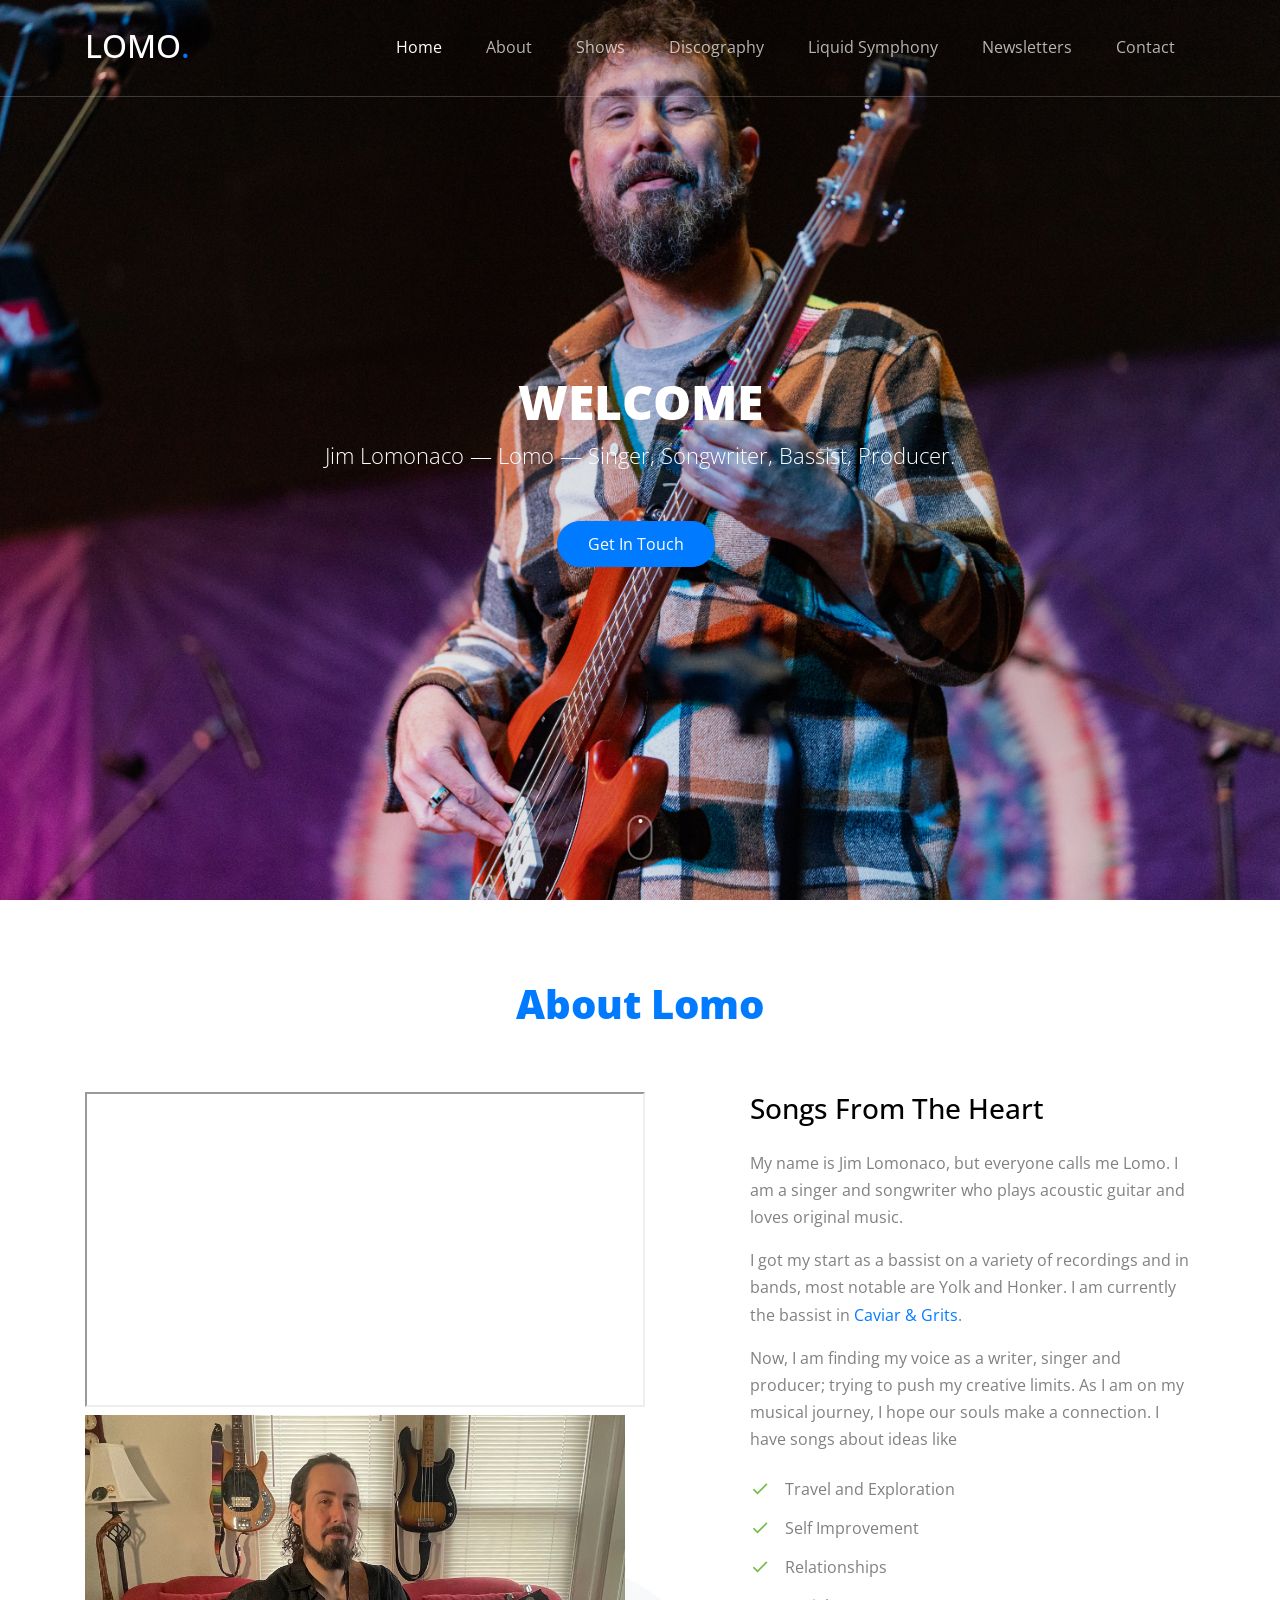
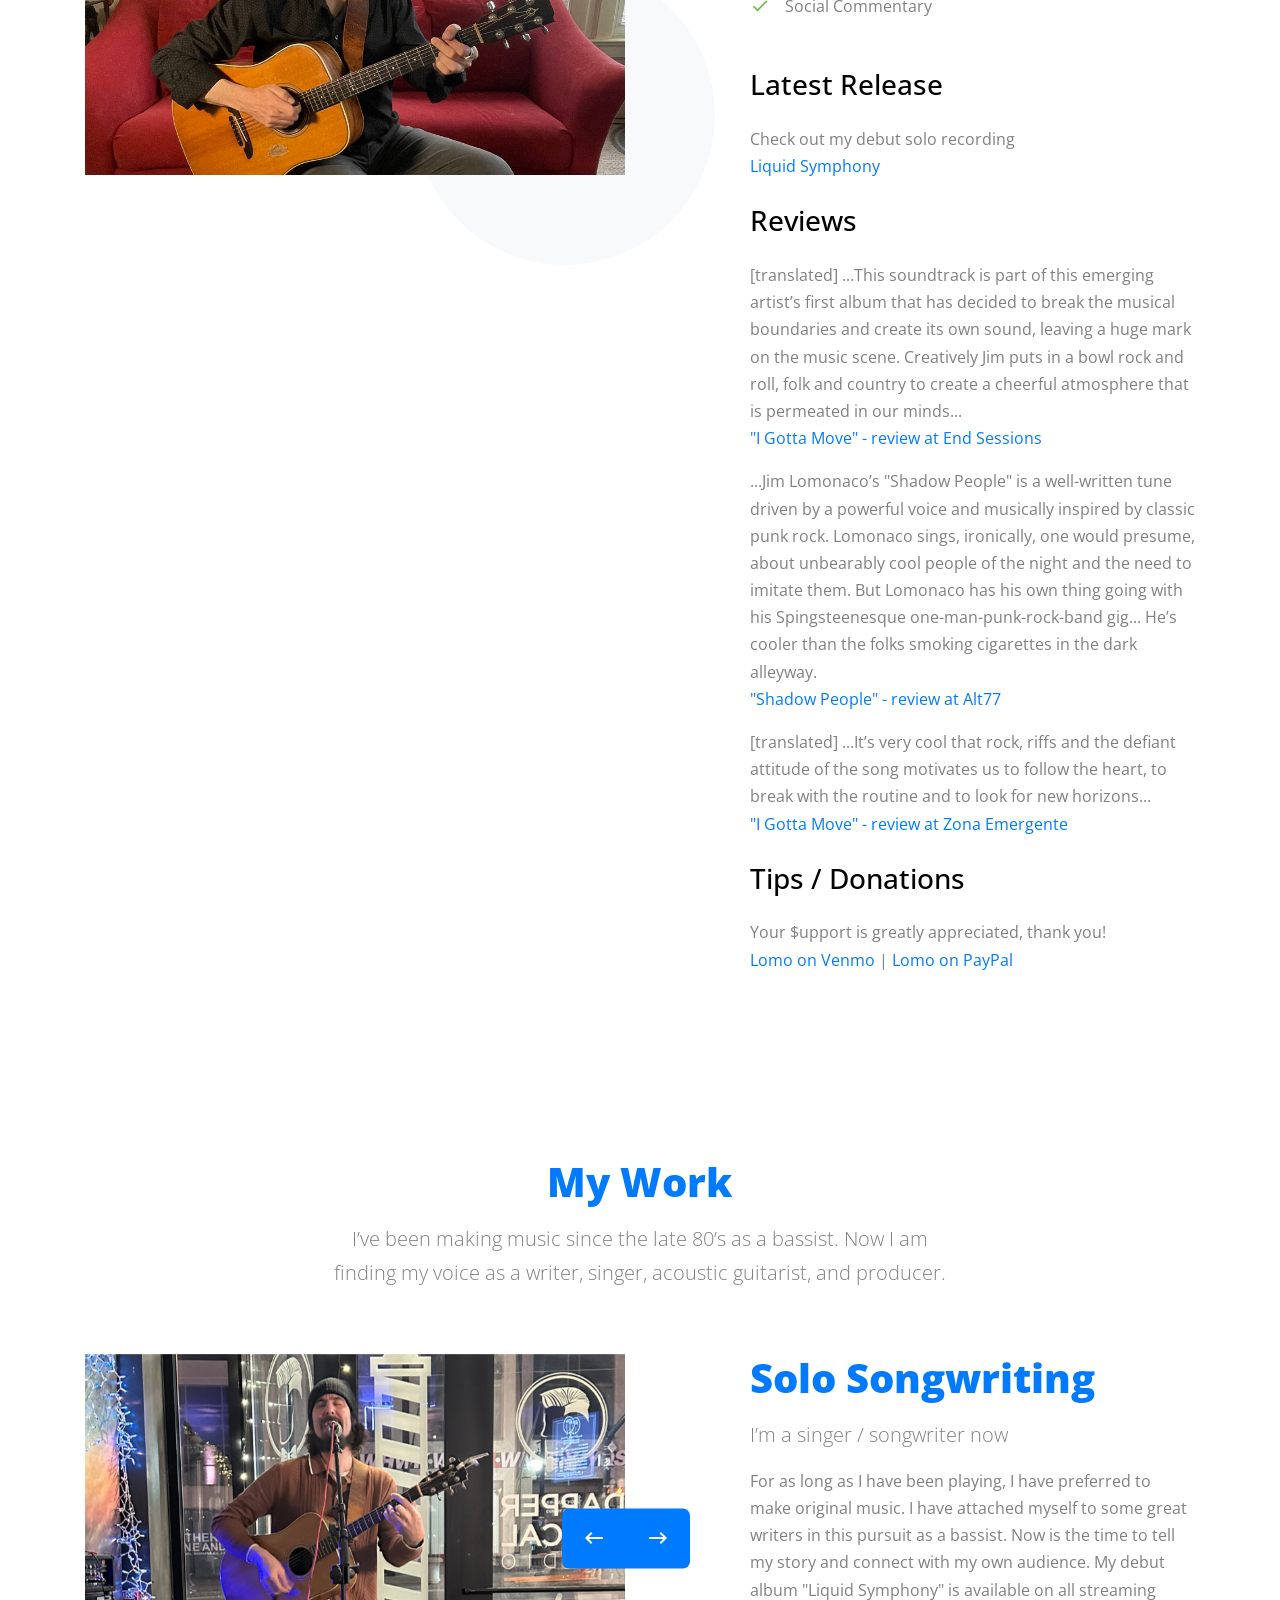
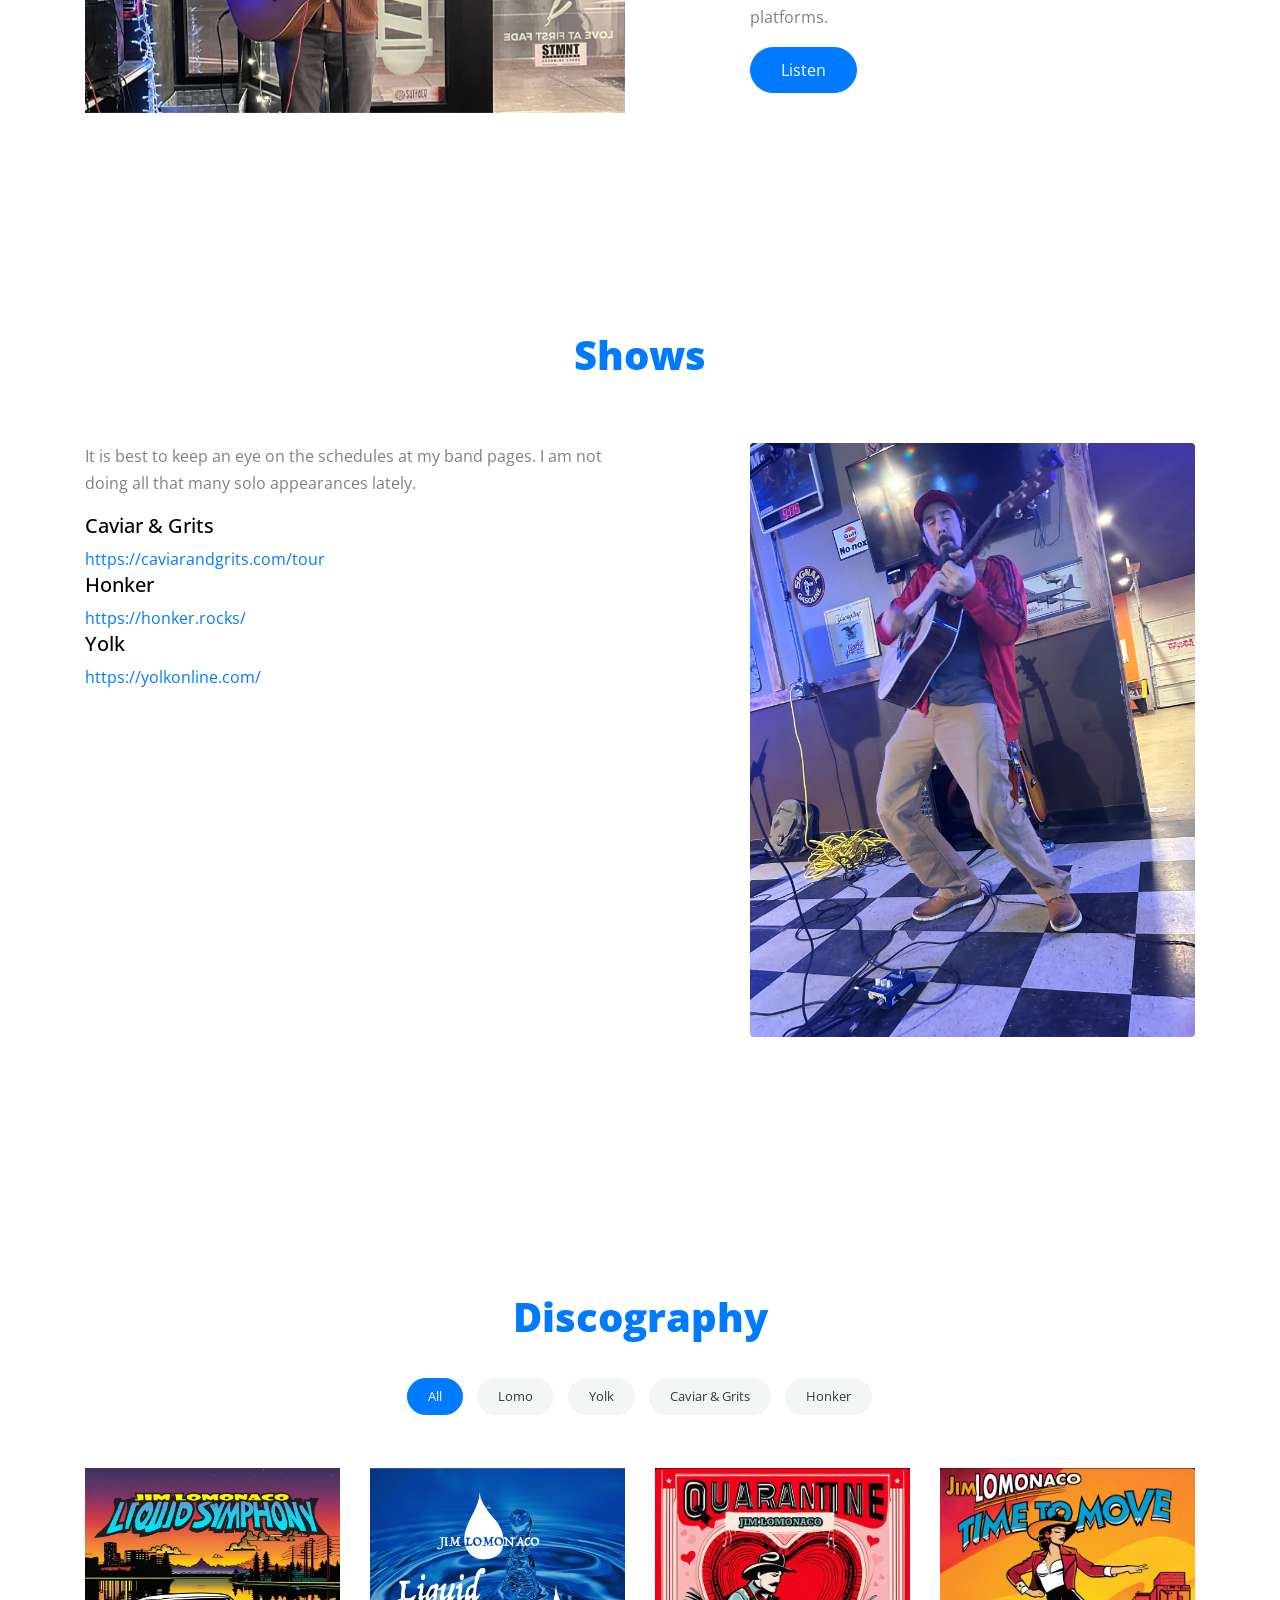
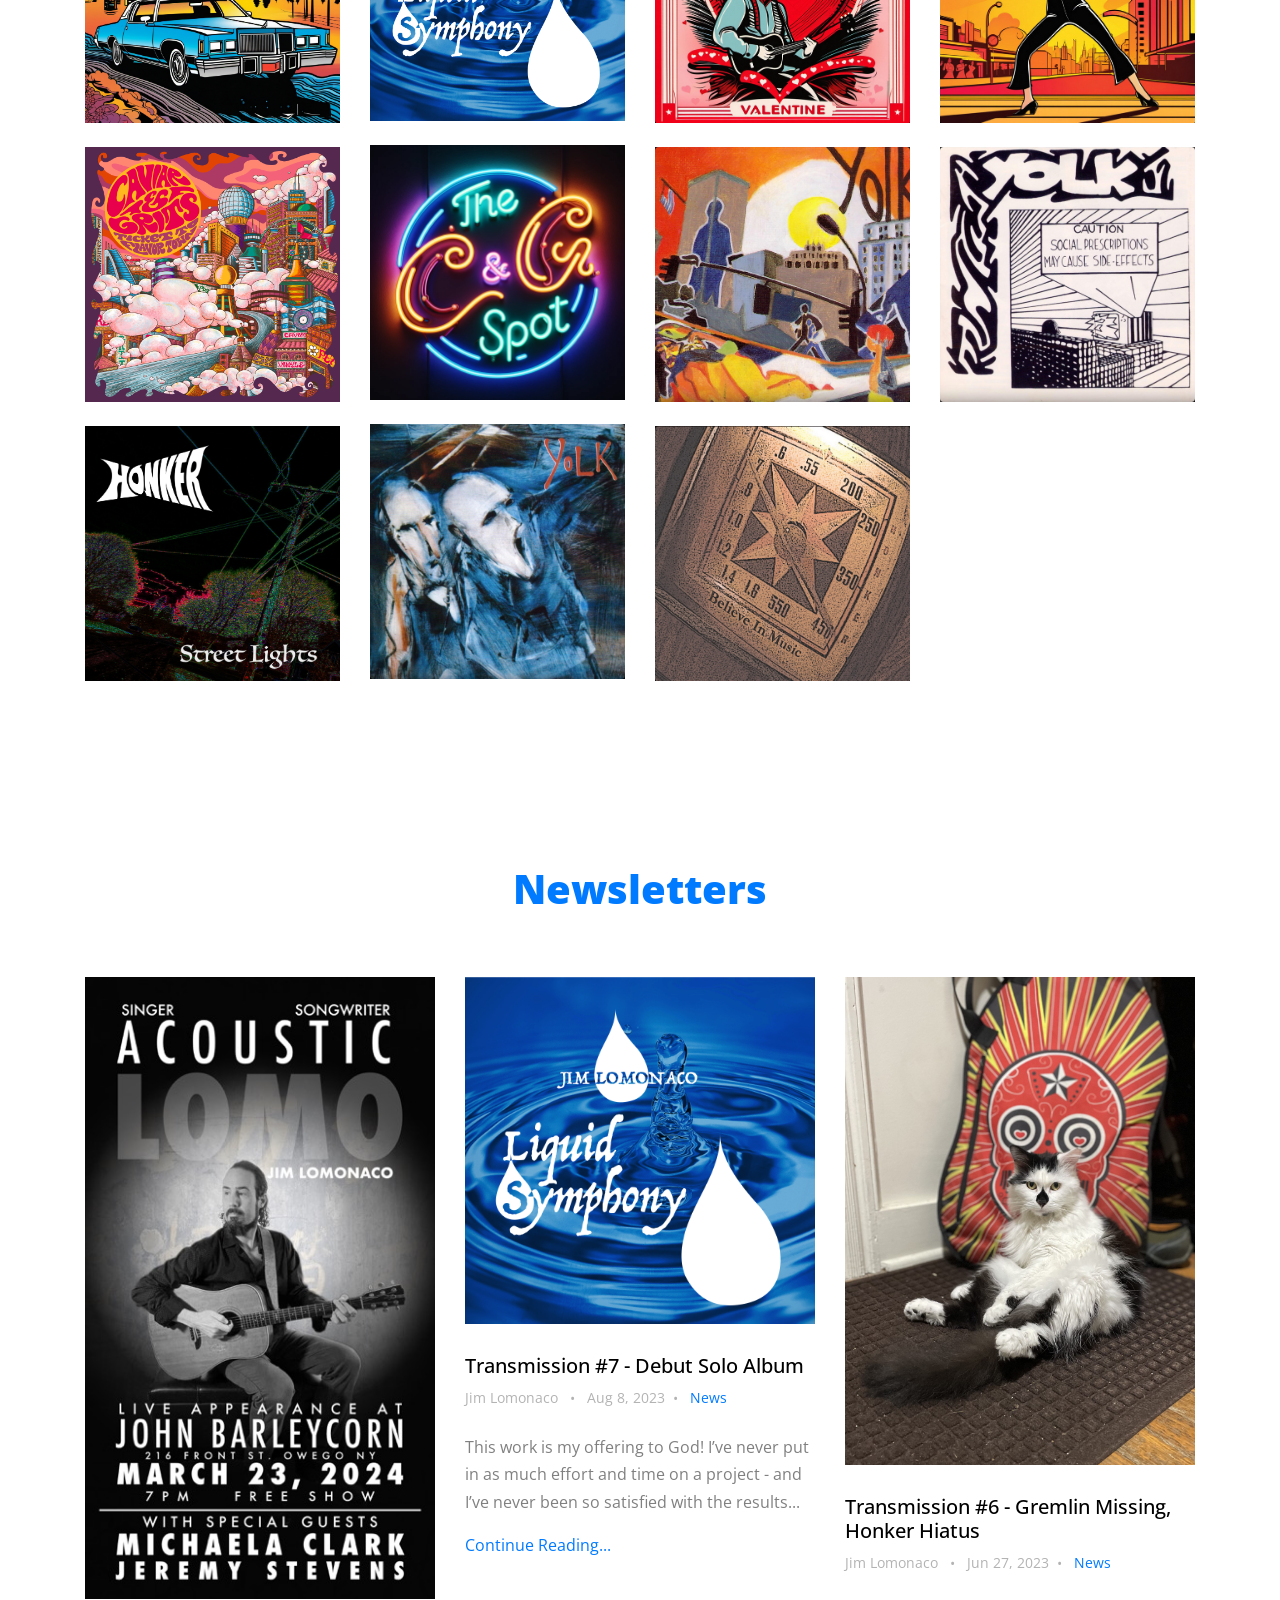
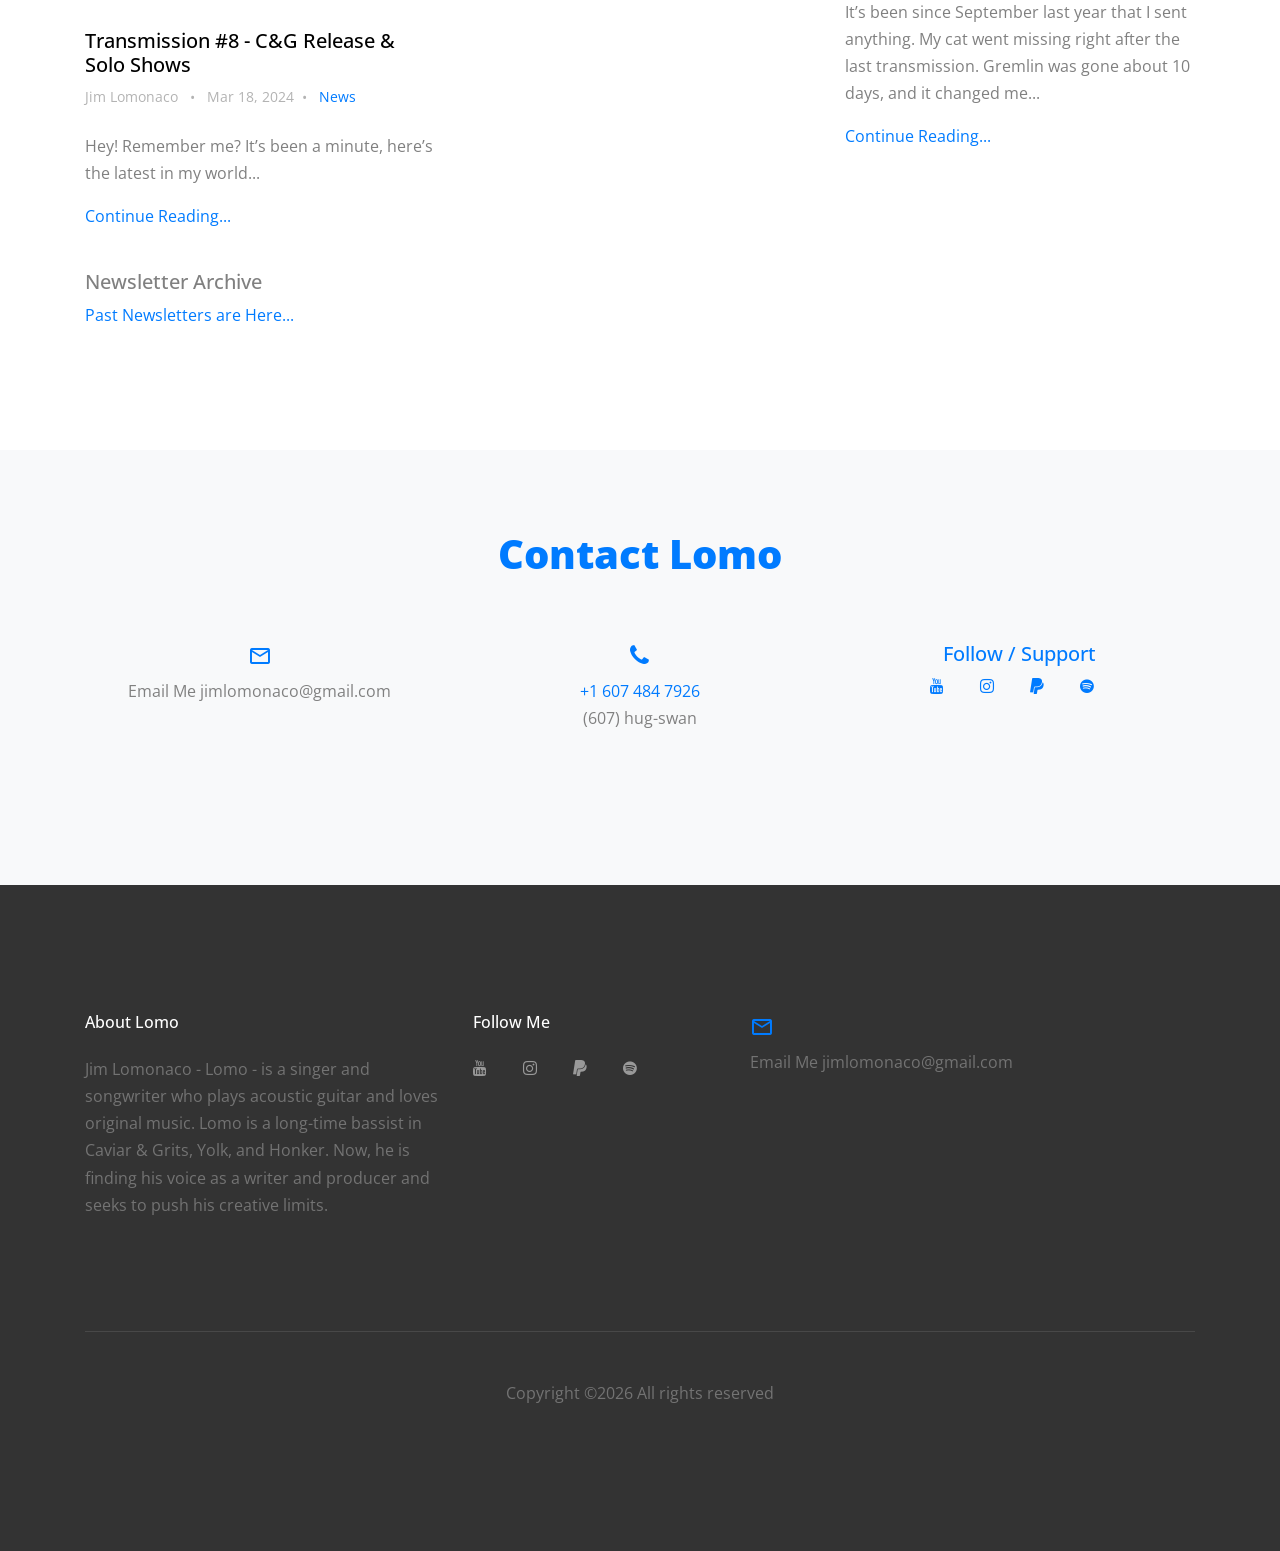
==== commit 4e609a47: "update home page" ====
--- a/index.html
+++ b/index.html
@@ -102,7 +102,7 @@
 
 
 
-    <div class="site-blocks-cover overlay" style="background-image: url(images/web-banner-dark-LW3A6443.jpg);" data-aos="fade" id="home-section">
+    <div class="site-blocks-cover overlay" style="background-image: url(images/honker-chris-mcshane-2787.JPG); background-position: center top; " data-aos="fade" id="home-section">
 
         <div class="container">
             <div class="row align-items-center justify-content-center">
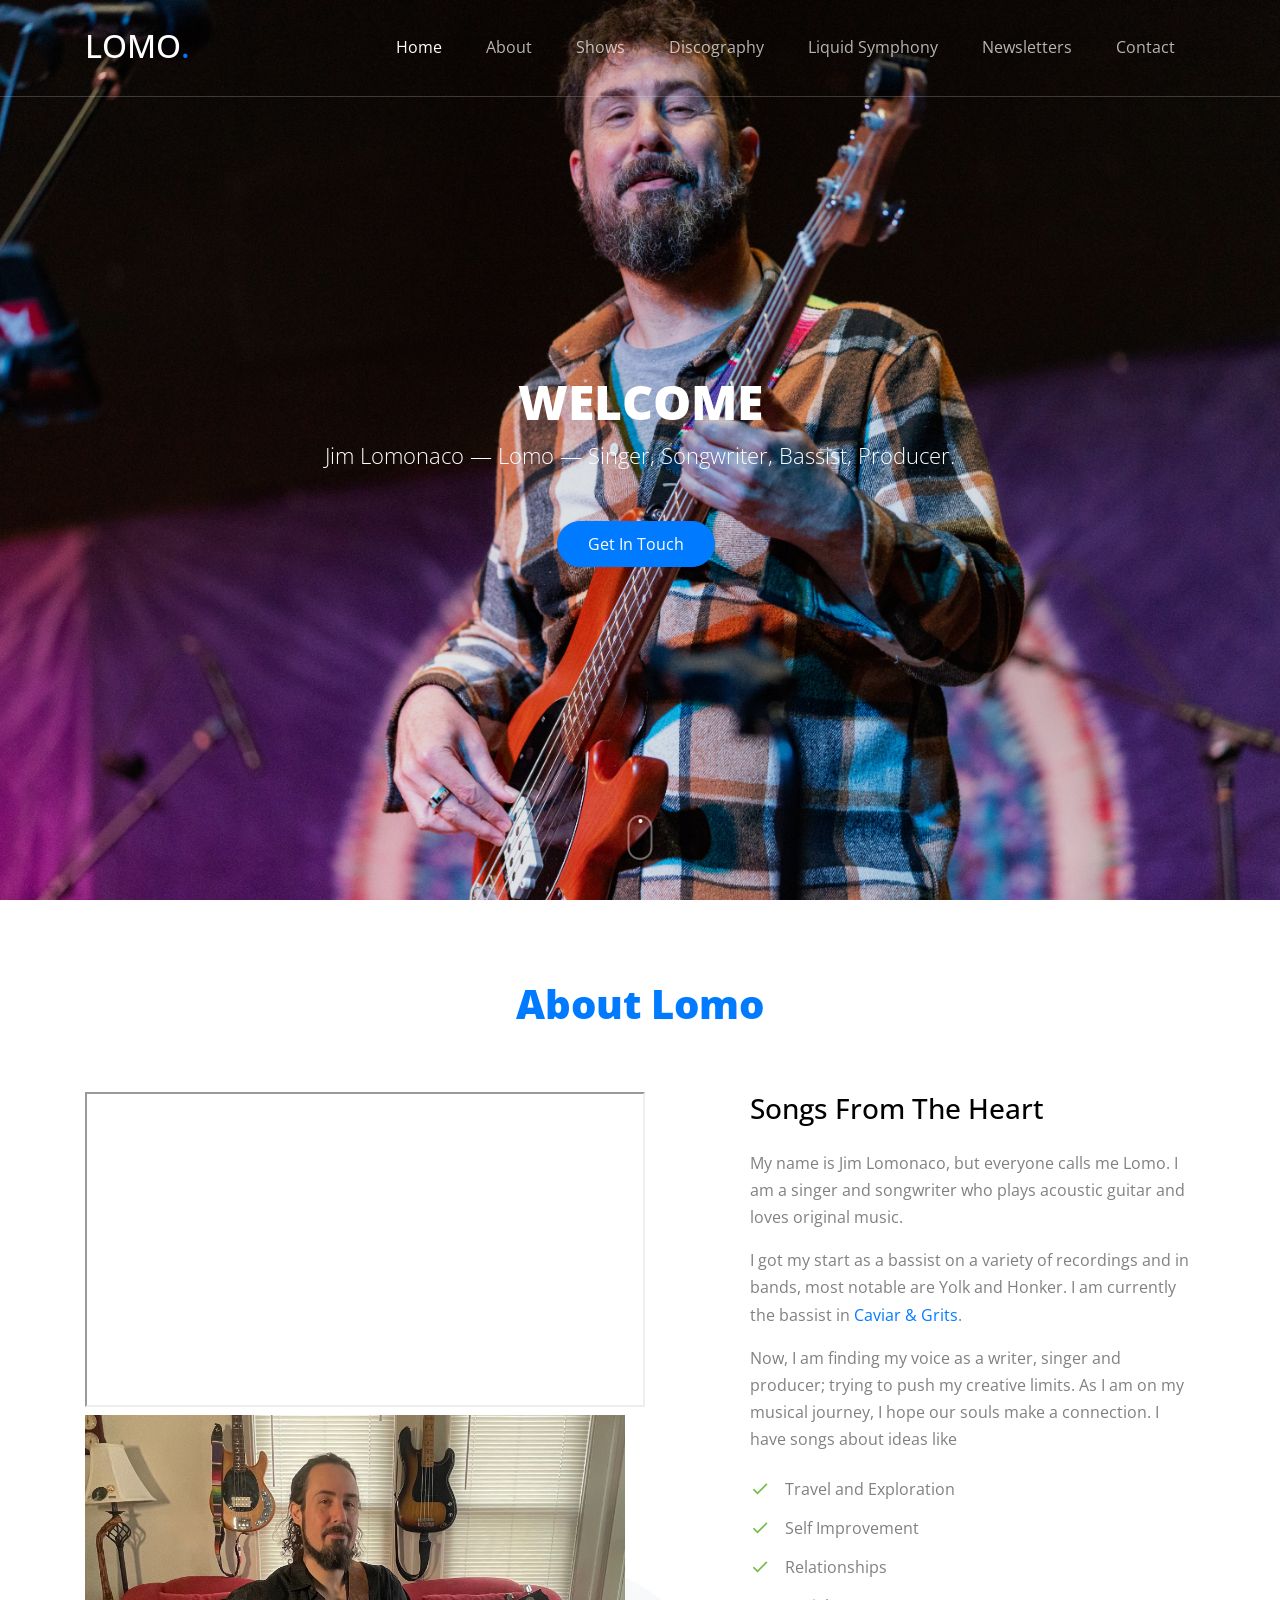
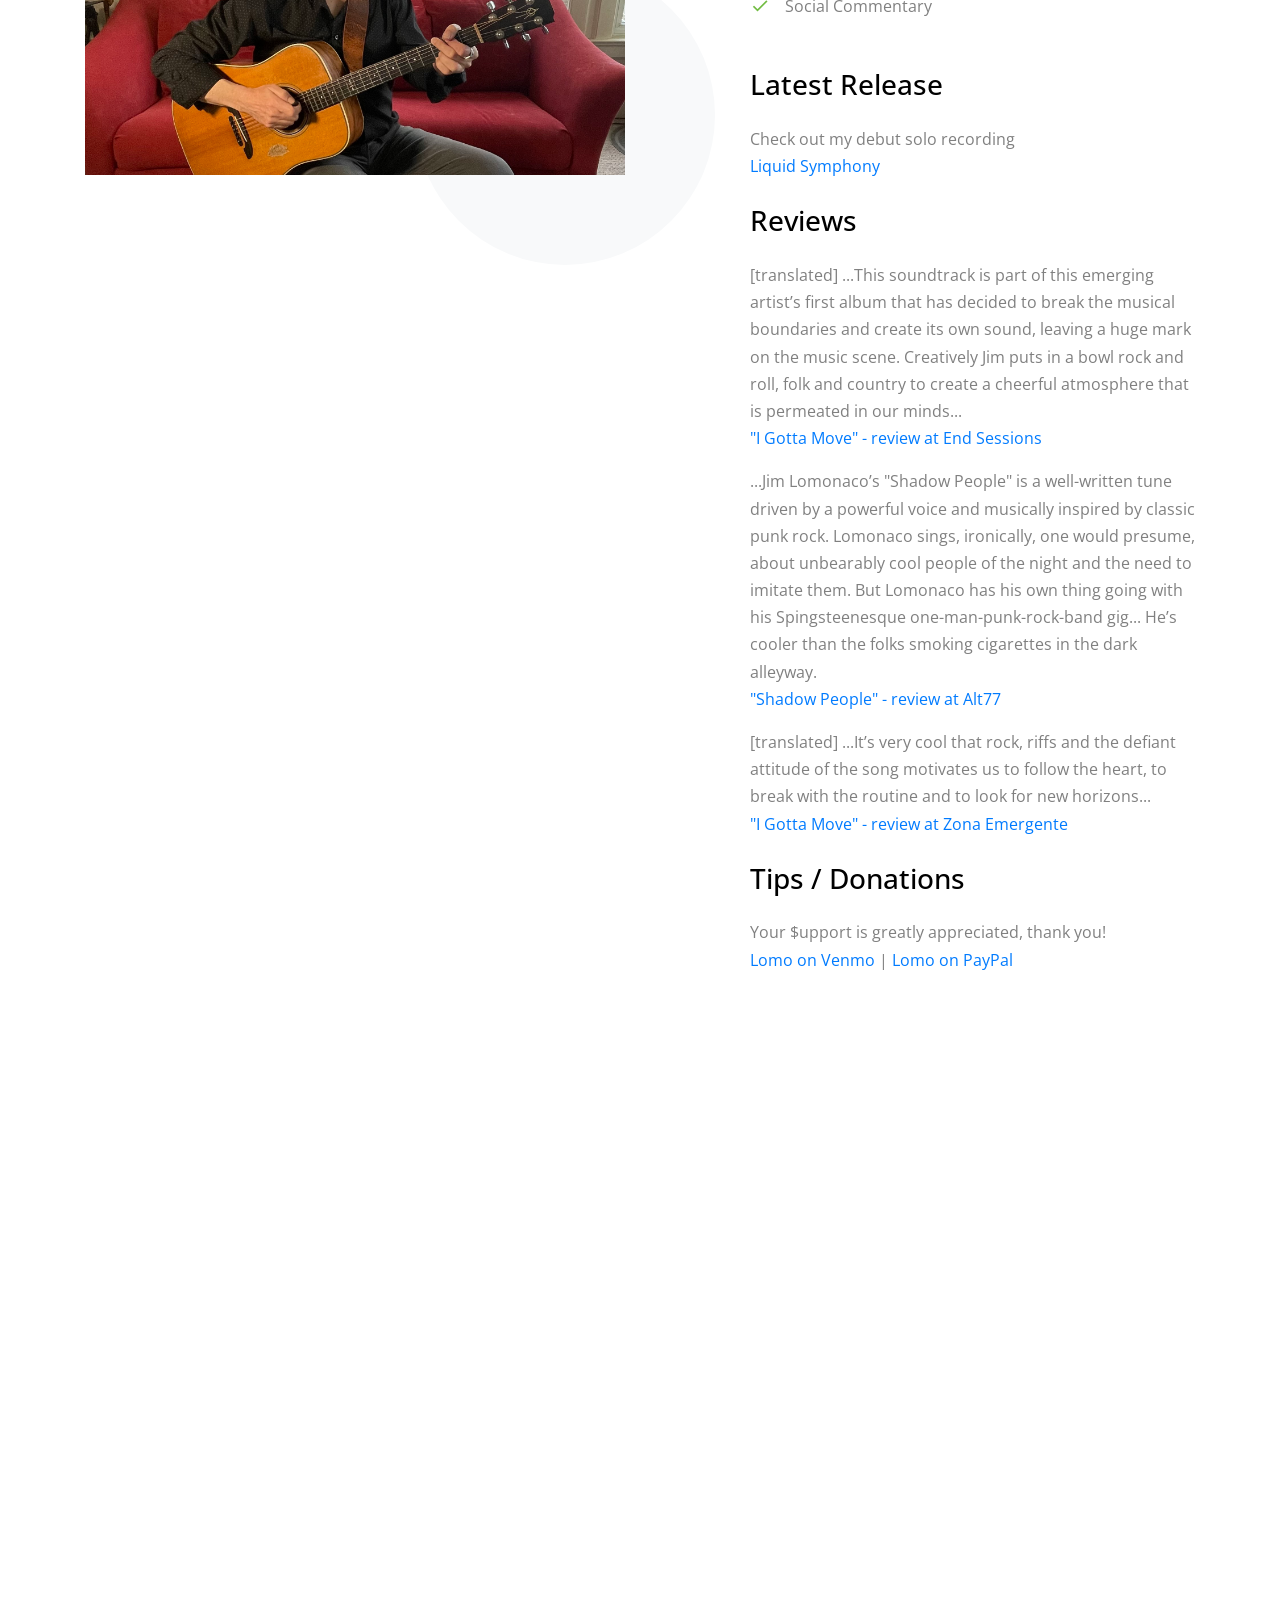
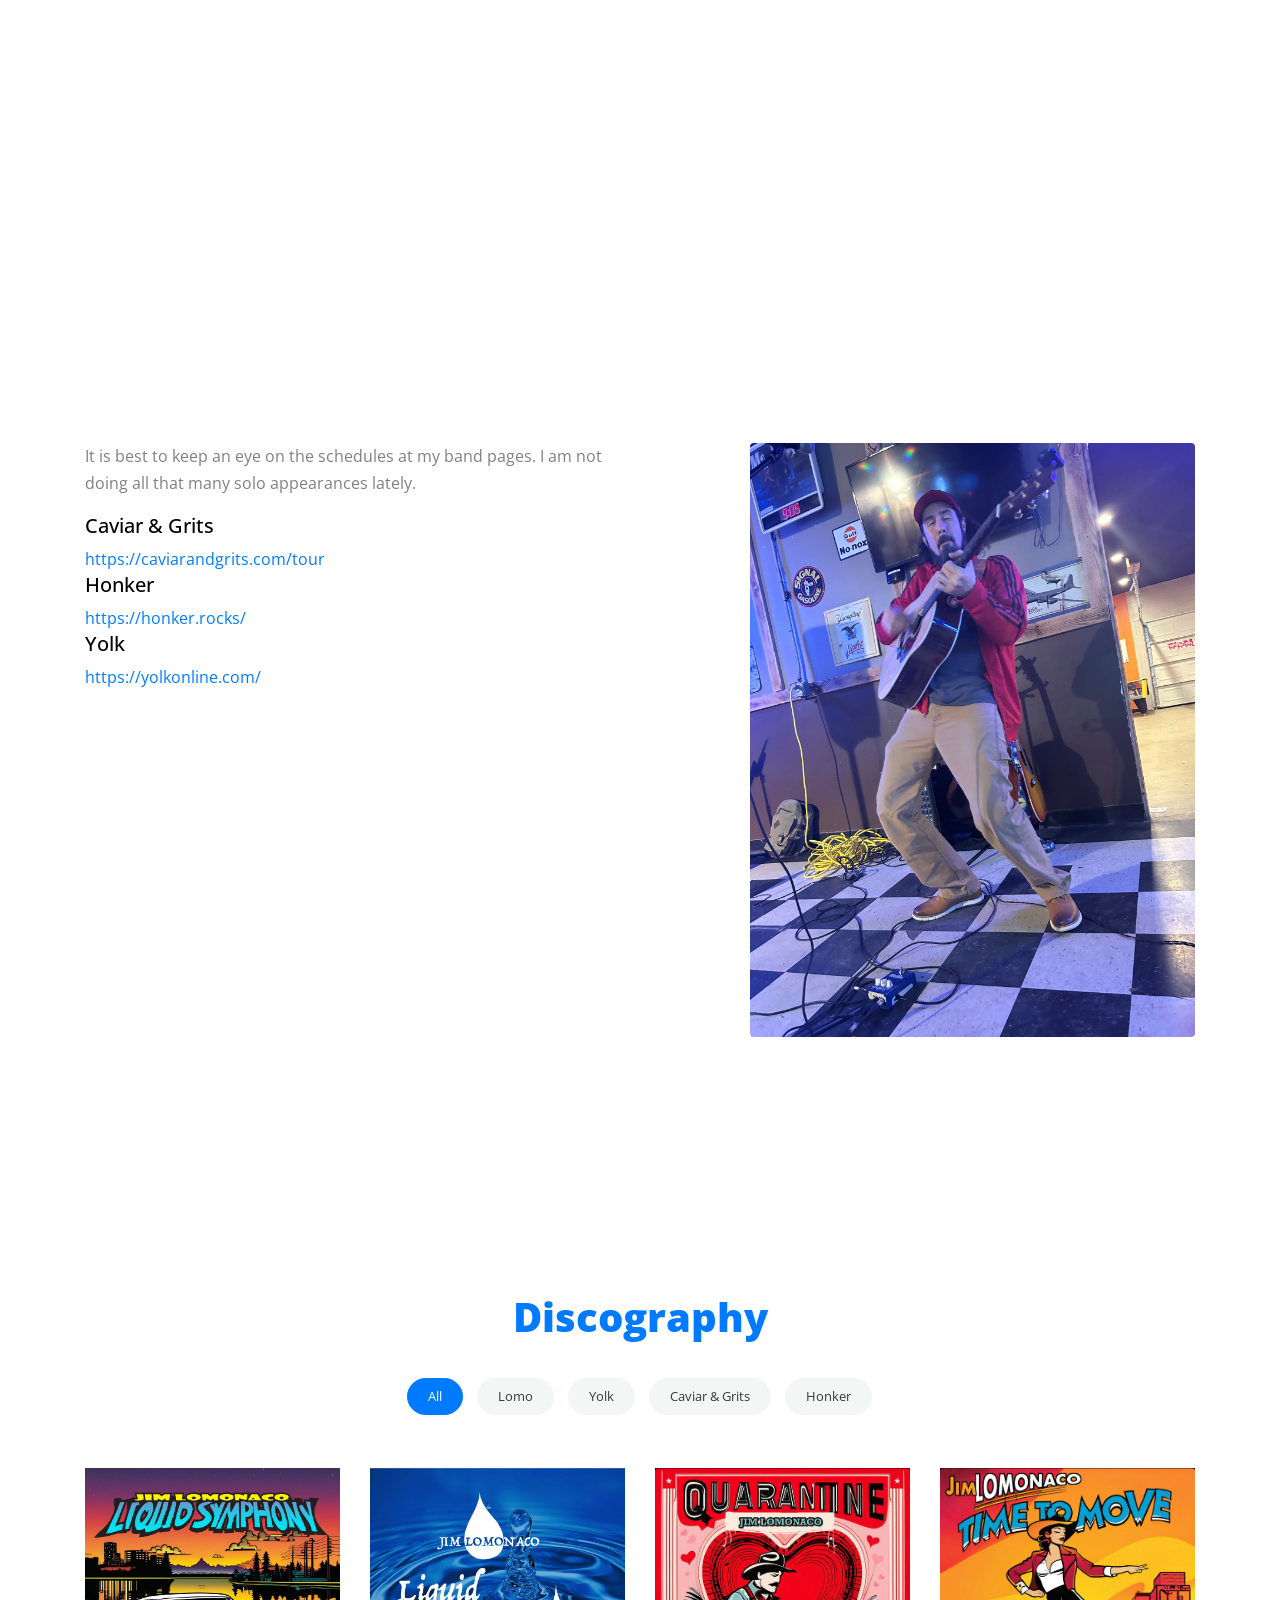
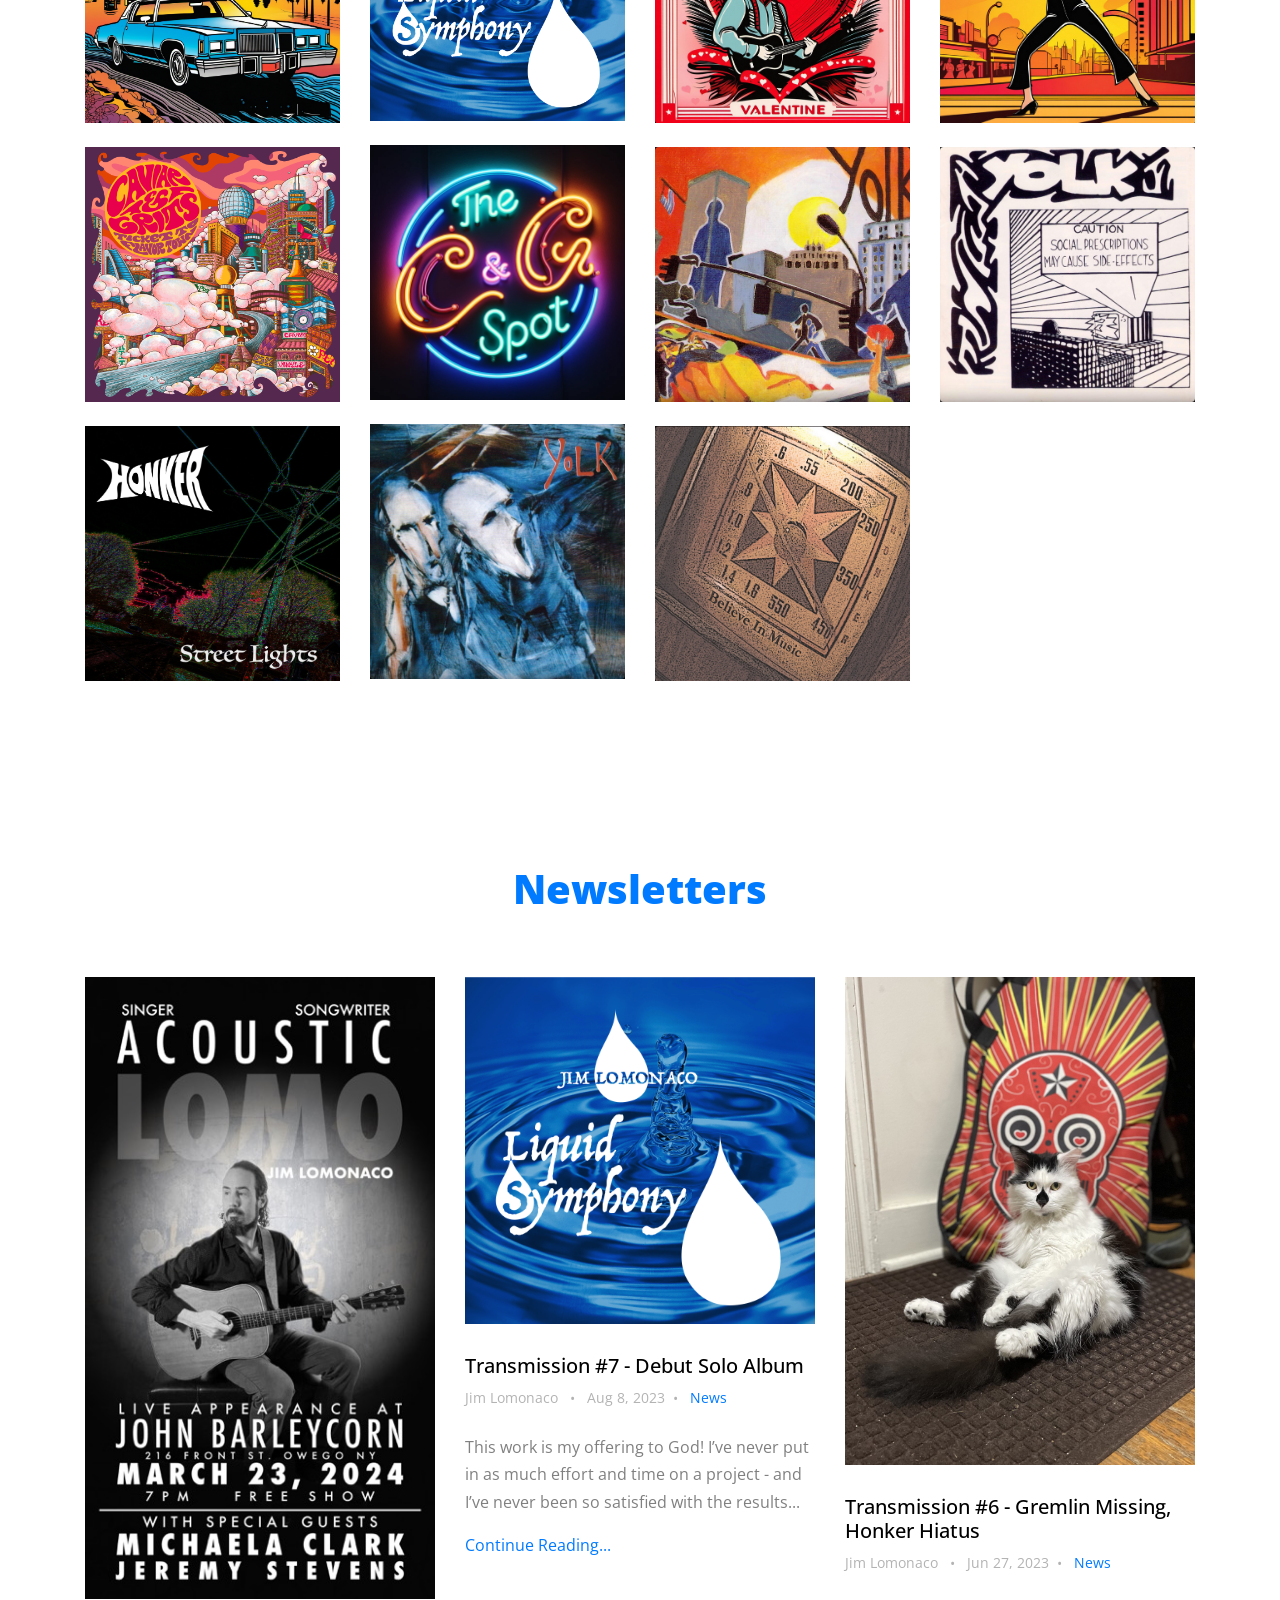
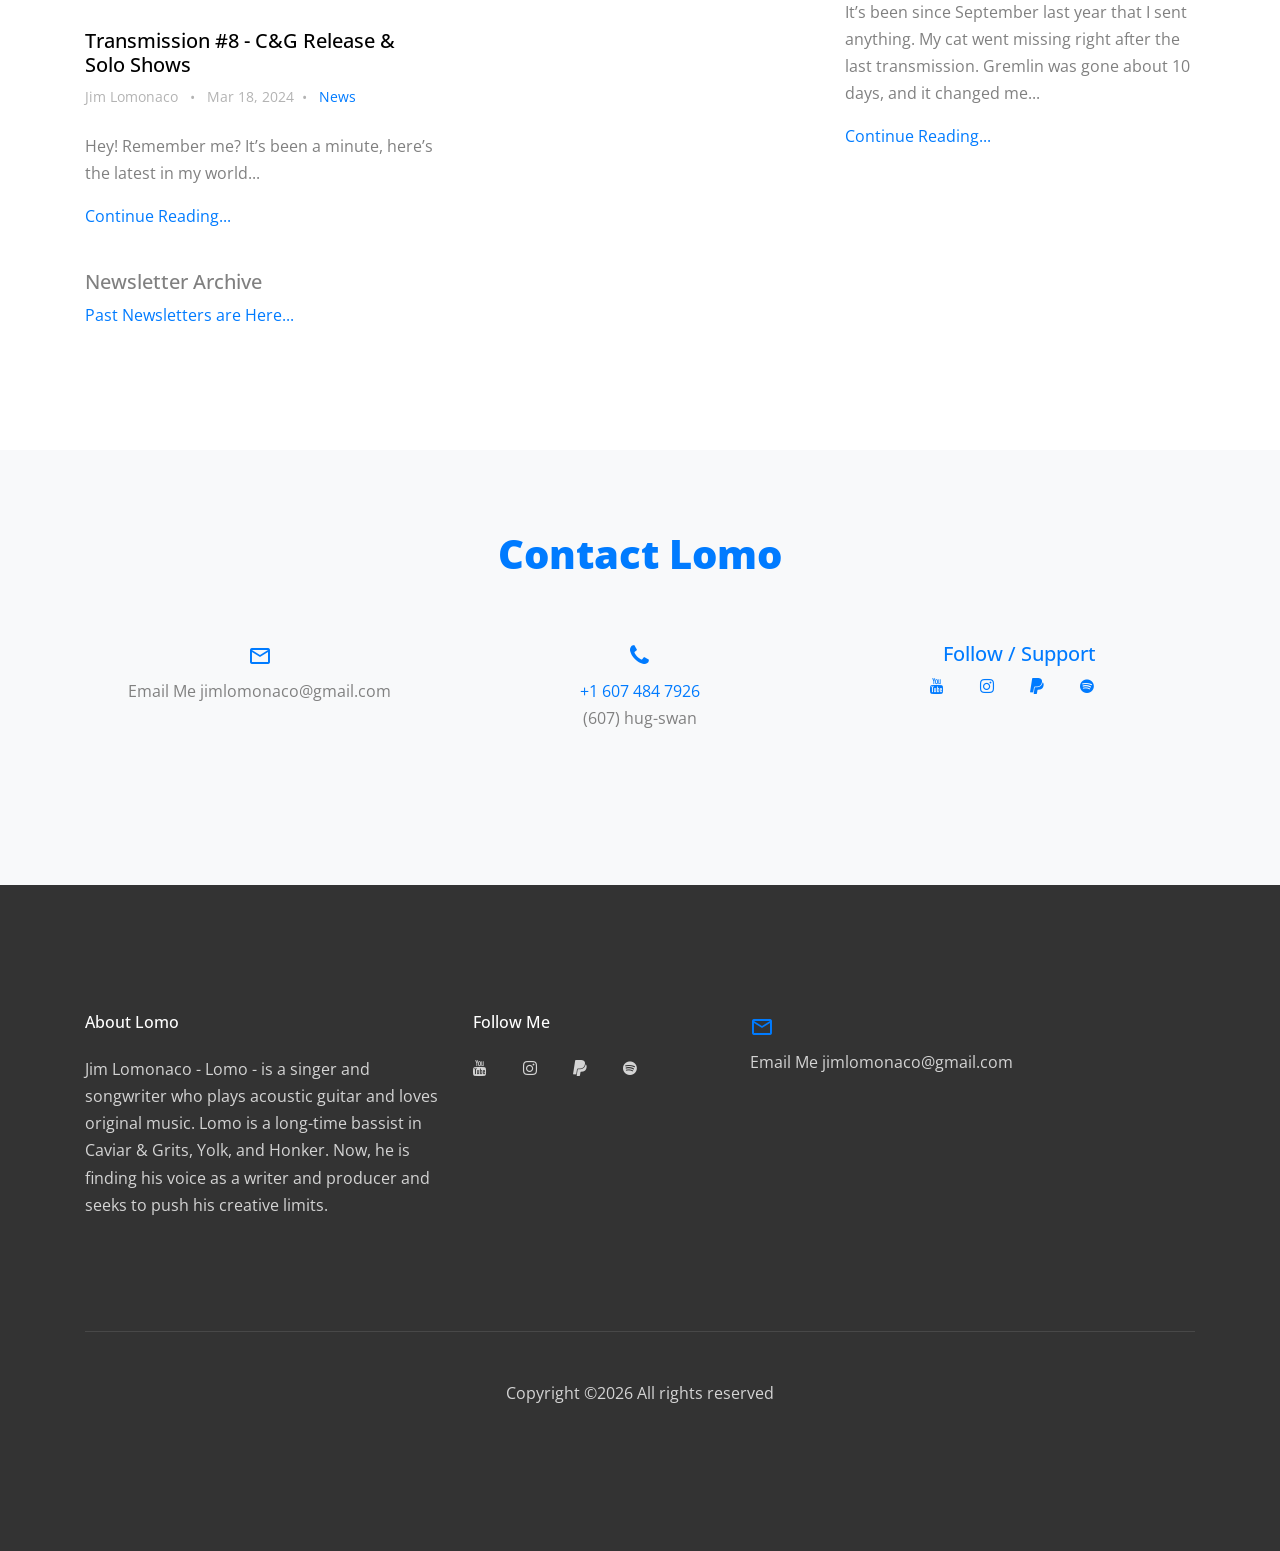
==== commit 27ca1171: "update home page" ====
--- a/index.html
+++ b/index.html
@@ -121,7 +121,7 @@
             </div>
         </div>
 
-        <a href="#about-section" class="mouse smoothscroll">
+        <a href="#about-section" class="mouse smoothscroll" title="scroll down wheel icon">
         <span class="mouse-icon">
           <span class="mouse-wheel"></span>
         </span>
@@ -232,7 +232,7 @@
                         <img src="images/honker-at-cave-2021-slide-4.jpg" alt="Honker at the Cave - by Josh Witter" class="img-fluid">
                     </div>
                     <div class="custom-direction">
-                        <a href="#" class="custom-prev"><span><span class="icon-keyboard_backspace"></span></span></a><a href="#" class="custom-next"><span><span class="icon-keyboard_backspace"></span></span></a>
+                        <a href="#" class="custom-prev" title="arrow left to previous"><span><span class="icon-keyboard_backspace"></span></span></a><a href="#" class="custom-next" title="arrow right to next"><span><span class="icon-keyboard_backspace"></span></span></a>
                     </div>
 
                 </div>
@@ -1050,10 +1050,10 @@
                         </div>
                         <div class="col-md-5">
                             <h2 class="footer-heading mb-4">Follow Me</h2>
-                            <a href="https://www.youtube.com/c/JimLomonaco" class="pl-0 pr-3"><span class="icon-youtube"></span></a>
-                            <a href="https://www.instagram.com/lomobass/" class="pl-3 pr-3"><span class="icon-instagram"></span></a>
-                            <a href="https://www.paypal.com/paypalme/lomobass" class="pl-3 pr-3"><span class="icon-paypal"></span></a>
-                            <a href="https://open.spotify.com/artist/5NBYTR1aH56buskqn2vLir?si=_zcwSEjyTTu-V6KwNYc7OA" class="pl-3 pr-3"><span class="icon-spotify"></span></a>
+                            <a href="https://www.youtube.com/c/JimLomonaco" class="pl-0 pr-3" title="Lomo on YouTube"><span class="icon-youtube"></span></a>
+                            <a href="https://www.instagram.com/lomobass/" class="pl-3 pr-3" title="Lomo on Instagram"><span class="icon-instagram"></span></a>
+                            <a href="https://www.paypal.com/paypalme/lomobass" class="pl-3 pr-3" title="Lomo on PayPal"><span class="icon-paypal"></span></a>
+                            <a href="https://open.spotify.com/artist/5NBYTR1aH56buskqn2vLir?si=_zcwSEjyTTu-V6KwNYc7OA" class="pl-3 pr-3" title="Lomo on Spotify"><span class="icon-spotify"></span></a>
                         </div>
                     </div>
                 </div>
--- a/css/style.css
+++ b/css/style.css
@@ -121,11 +121,11 @@
   .site-footer .border-top {
     border-top: 1px solid rgba(255, 255, 255, 0.1) !important; }
   .site-footer p {
-    color: #737373; }
+    color: #d4d4d4; }
   .site-footer h2, .site-footer h3, .site-footer h4, .site-footer h5 {
     color: #fff; }
   .site-footer a {
-    color: #999999; }
+    color: #d4d4d4; }
     .site-footer a:hover {
       color: white; }
   .site-footer ul li {
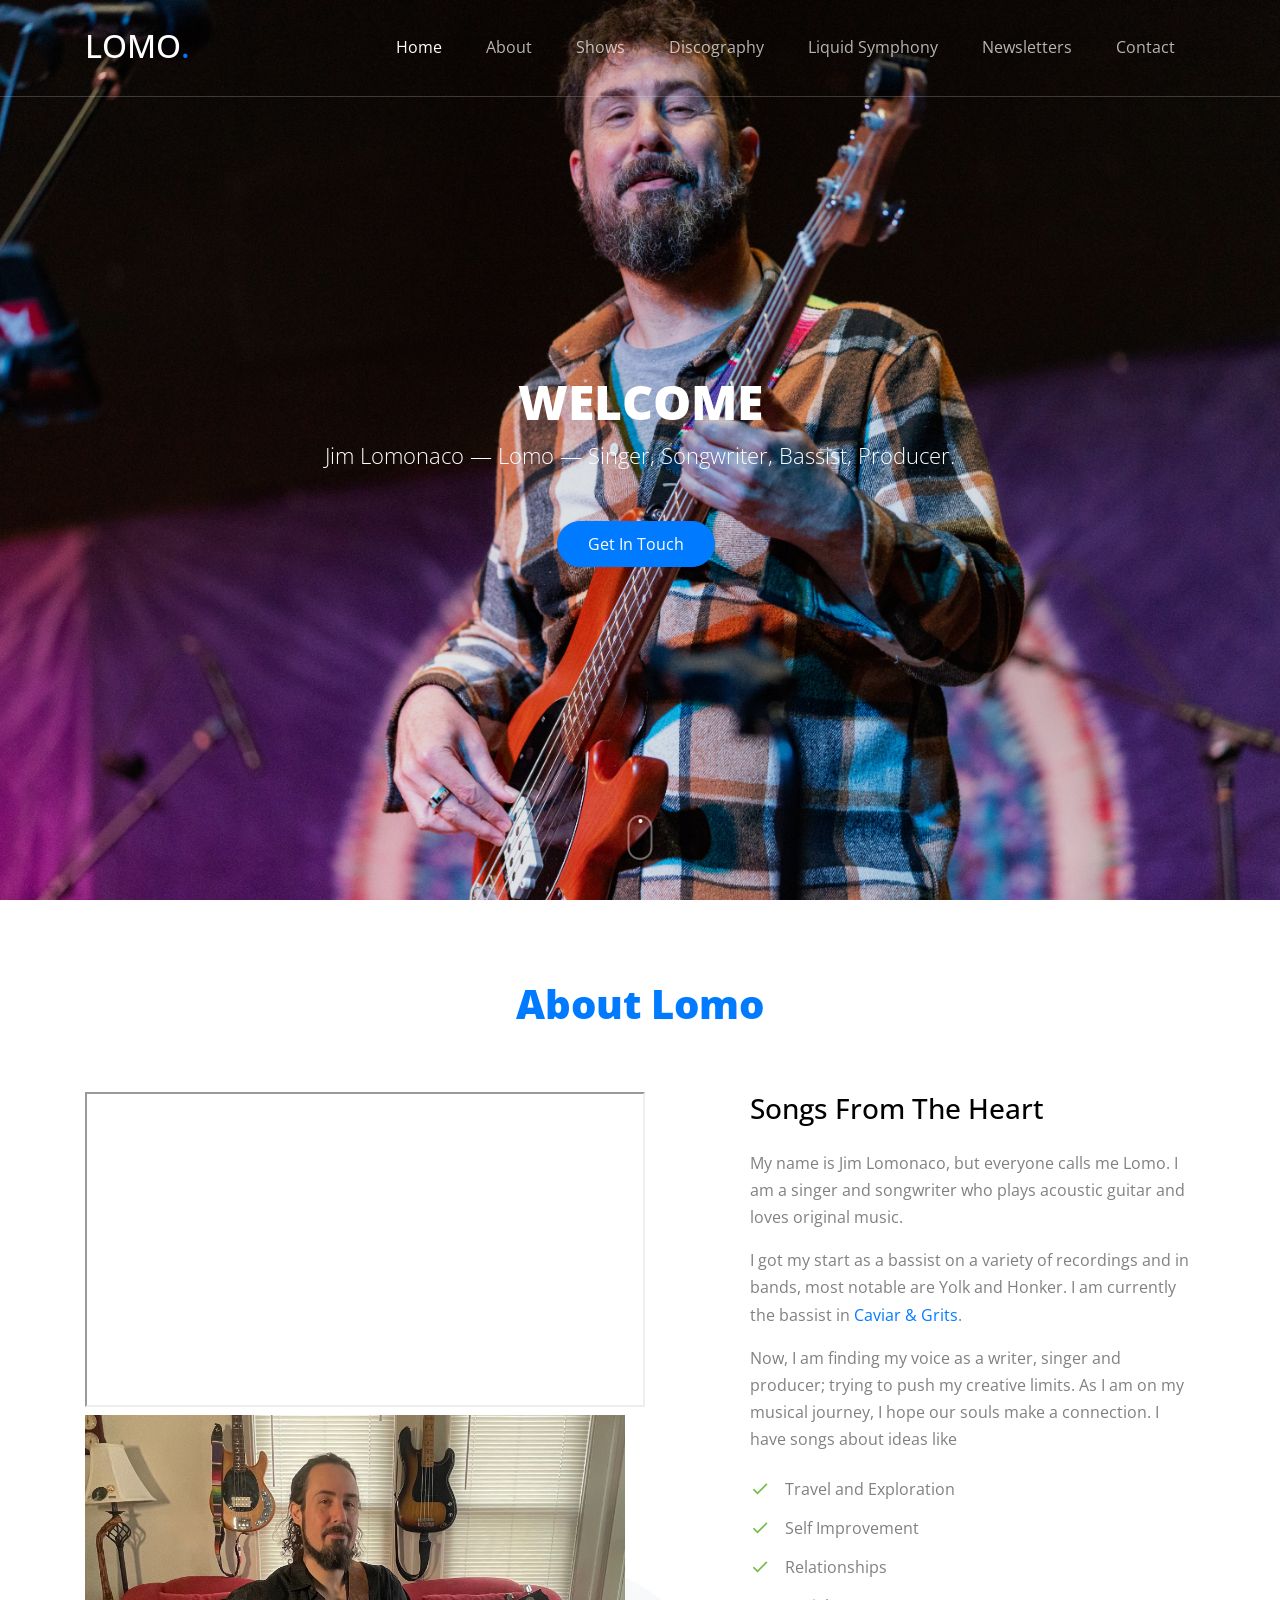
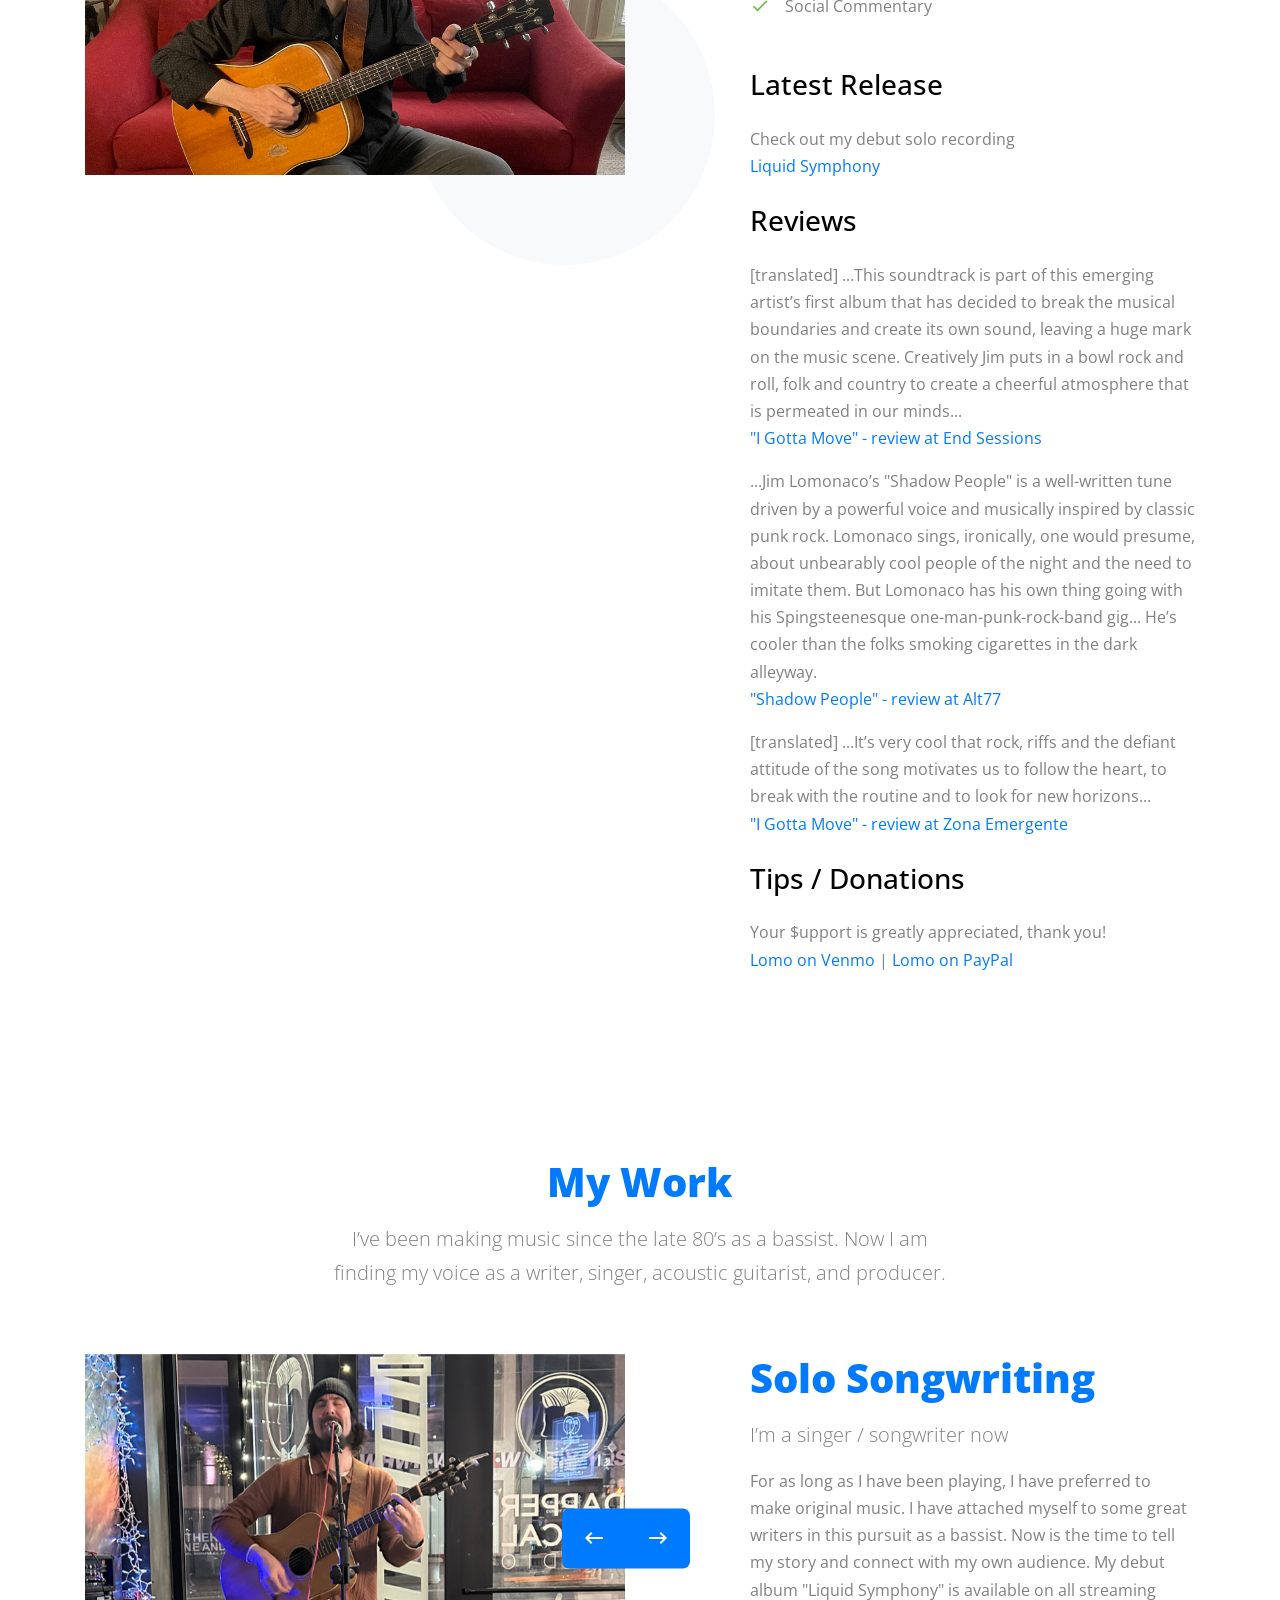
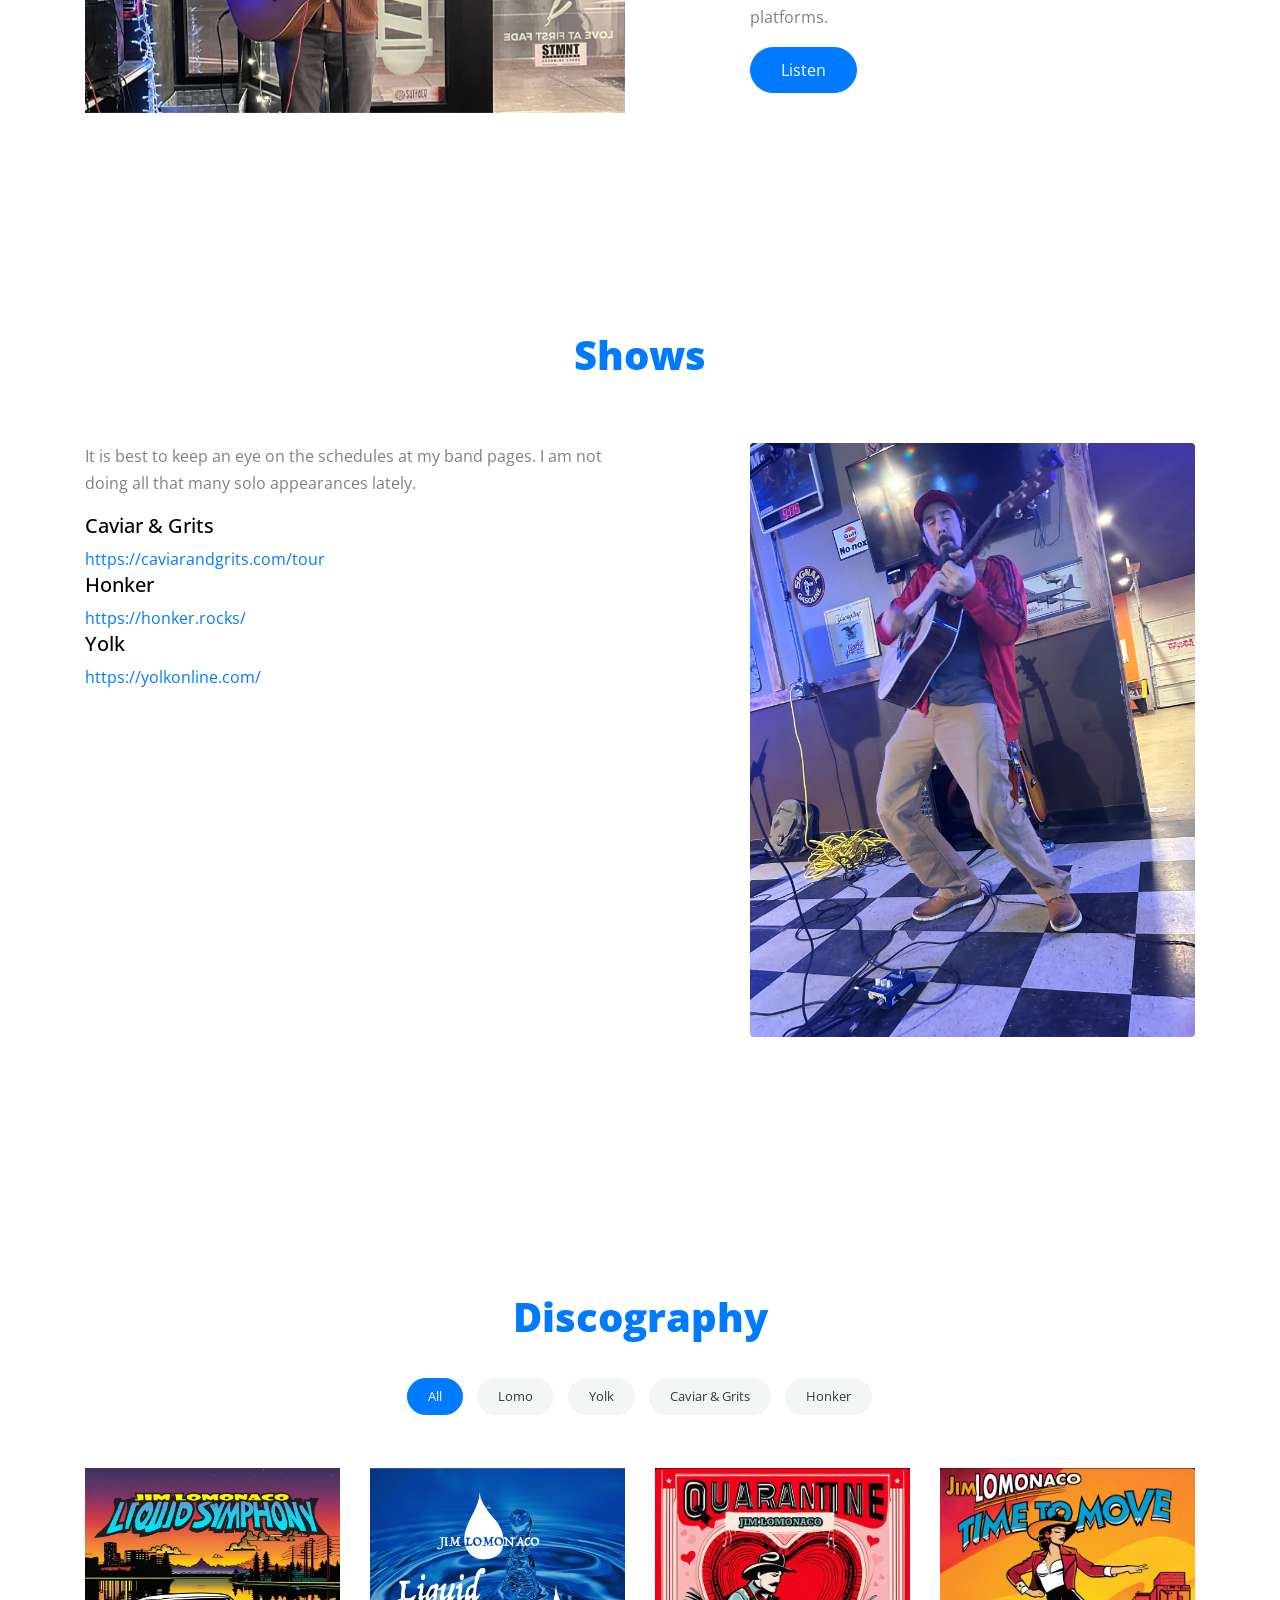
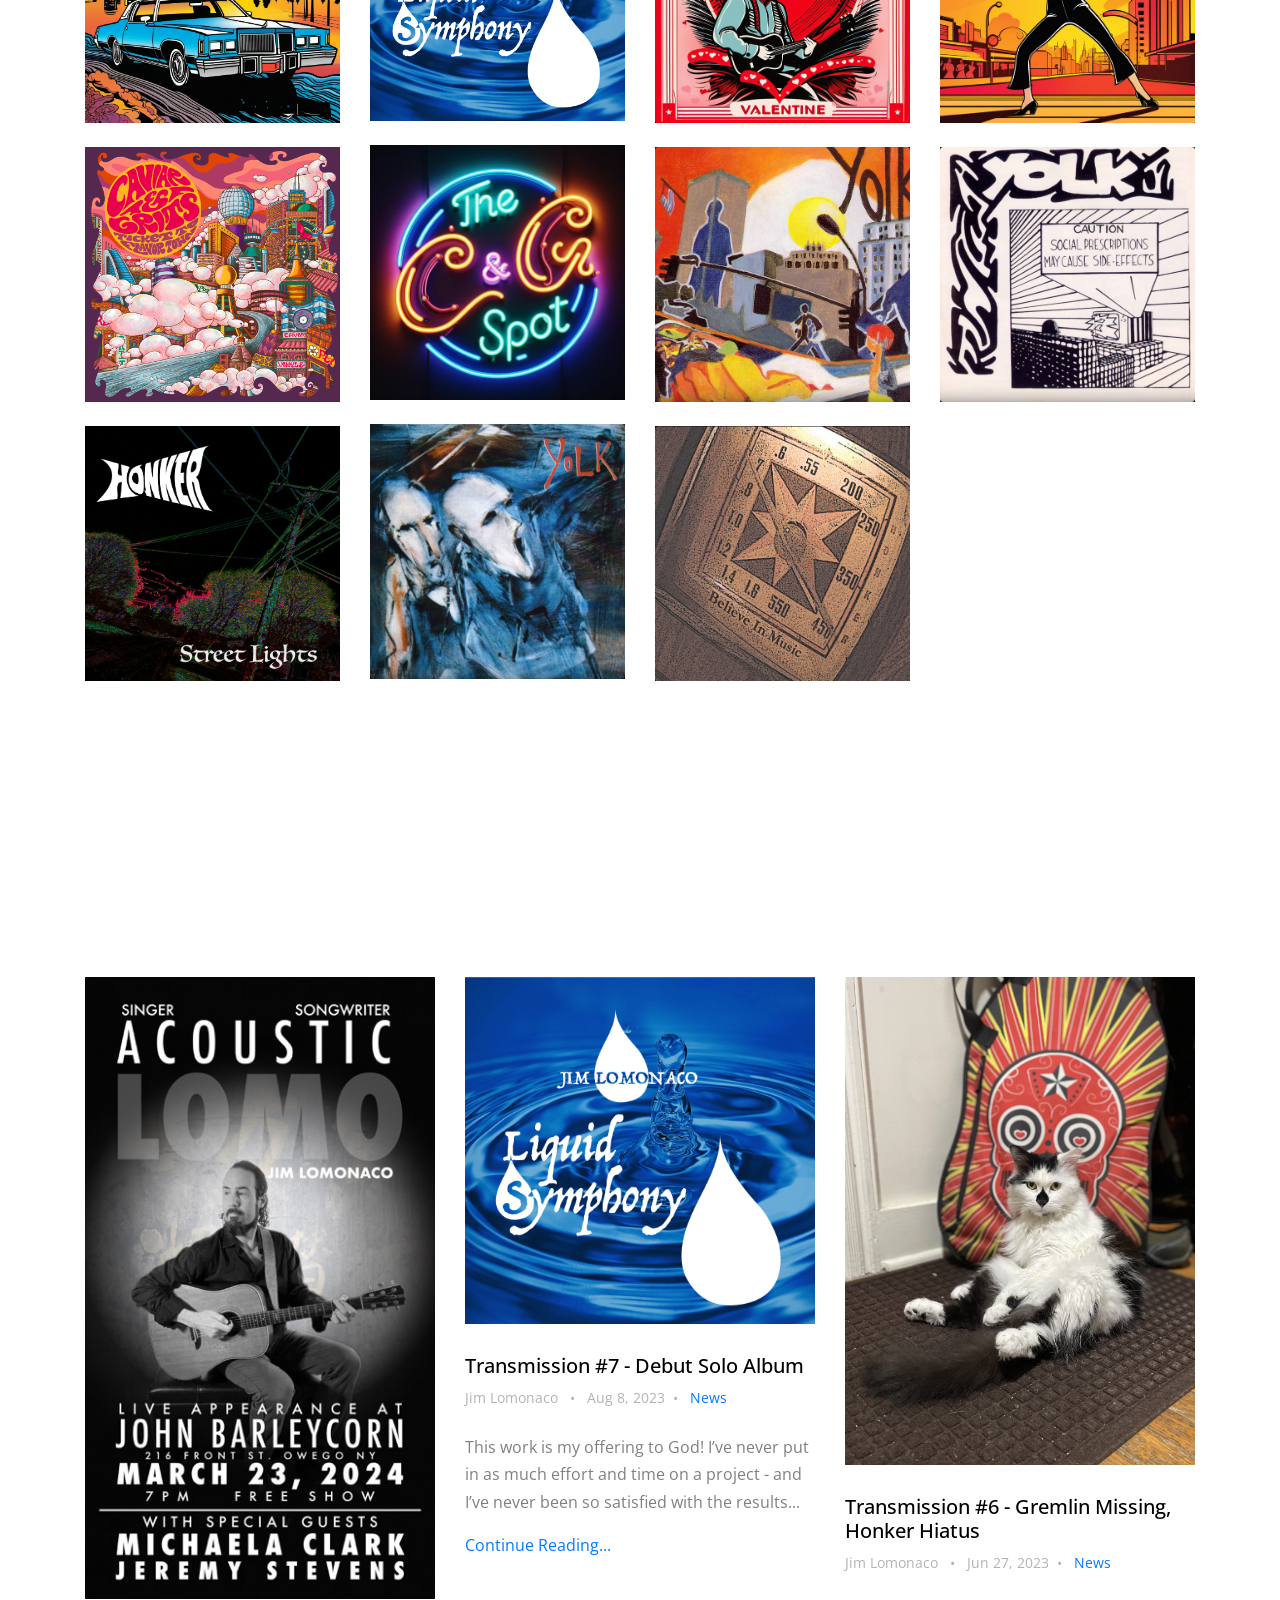
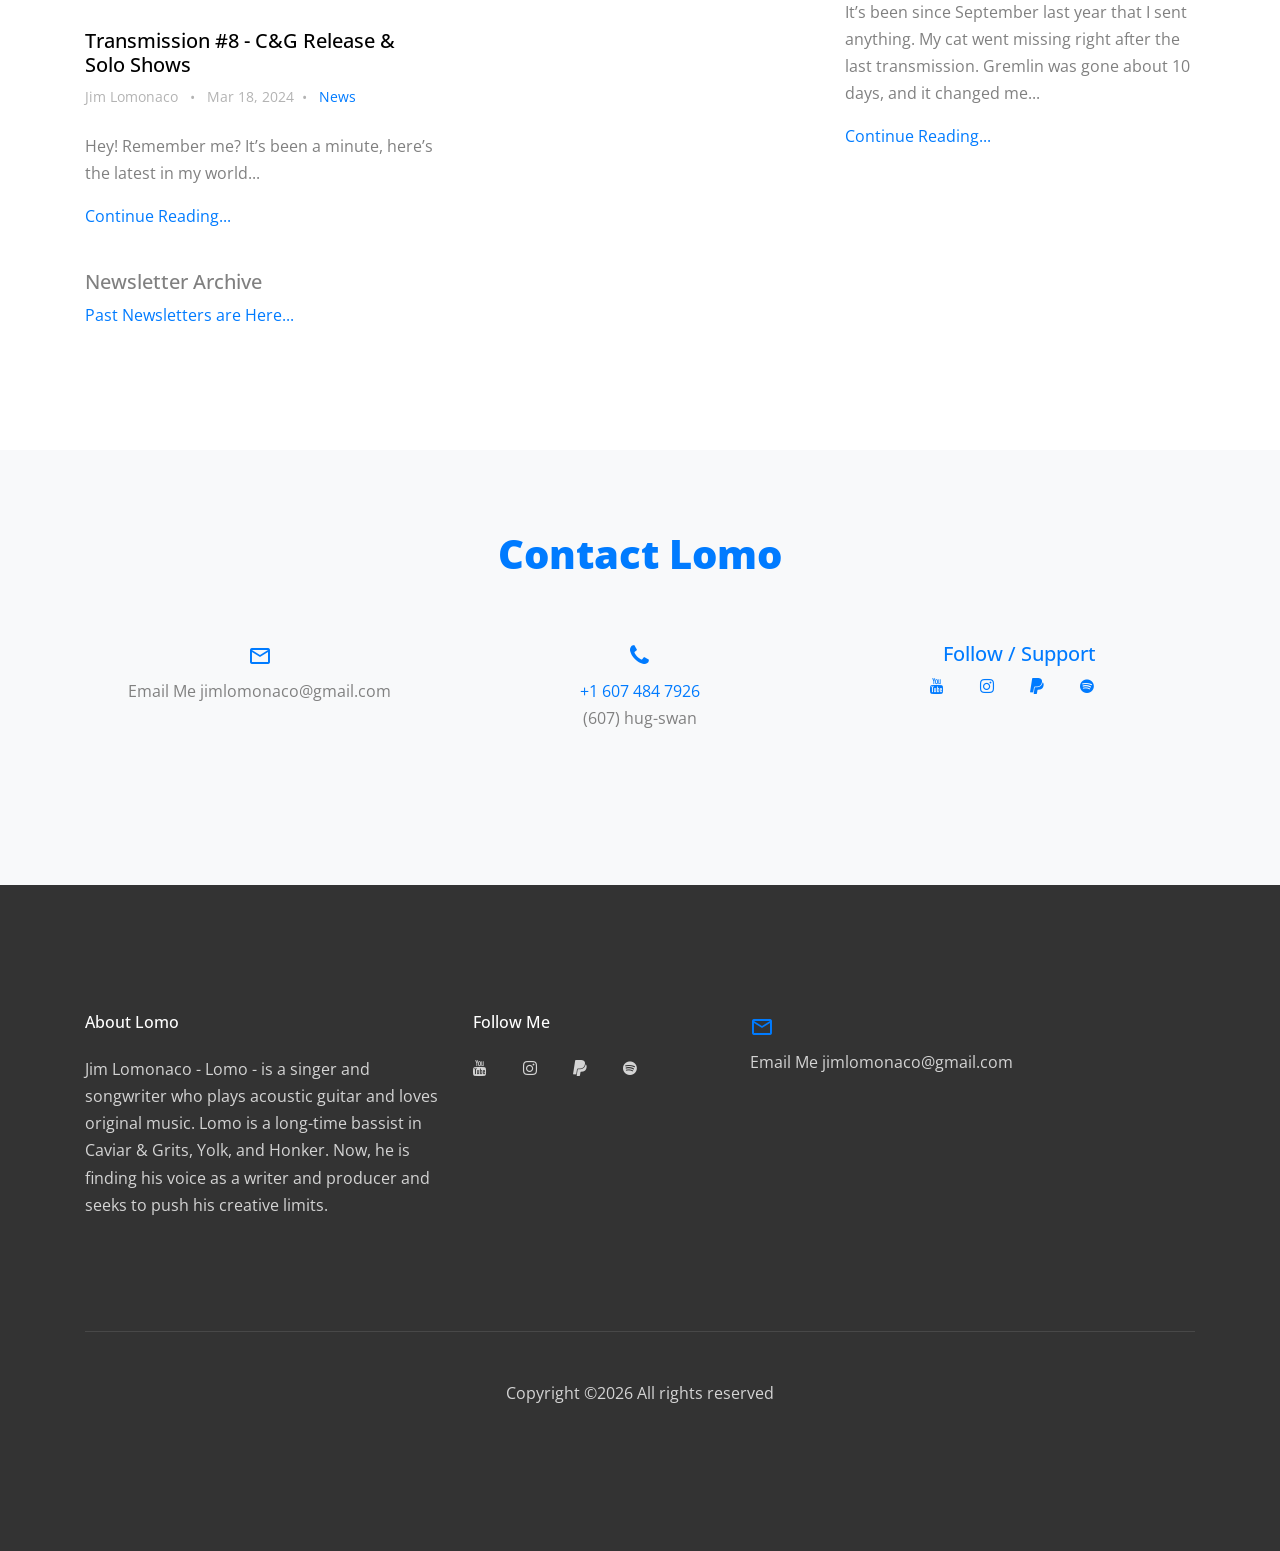
==== commit b017533b: "update home page" ====
--- a/index.html
+++ b/index.html
@@ -128,7 +128,7 @@
         </a>
     </div>
 
-
+<main id="site-main" class="site-main outer">
     <div class="site-section cta-big-image" id="about-section">
         <div class="container">
             <div class="row mb-5">
@@ -967,10 +967,10 @@
                 <div class="col-md-4 text-center">
                     <p class="mb-4">
                         <span class="d-block h5 text-primary">Follow / Support</span>
-                        <a href="https://www.youtube.com/c/JimLomonaco" class="pl-0 pr-3"><span class="icon-youtube"></span></a>
-                        <a href="https://www.instagram.com/lomobass/" class="pl-3 pr-3"><span class="icon-instagram"></span></a>
-                        <a href="https://www.paypal.com/paypalme/lomobass" class="pl-3 pr-3"><span class="icon-paypal"></span></a>
-                        <a href="https://open.spotify.com/artist/5NBYTR1aH56buskqn2vLir?si=_zcwSEjyTTu-V6KwNYc7OA" class="pl-3 pr-3"><span class="icon-spotify"></span></a>
+                        <a href="https://www.youtube.com/c/JimLomonaco" class="pl-0 pr-3" title="Lomo on YouTube"><span class="icon-youtube"></span></a>
+                        <a href="https://www.instagram.com/lomobass/" class="pl-3 pr-3" title="Lomo on Instagram"><span class="icon-instagram"></span></a>
+                        <a href="https://www.paypal.com/paypalme/lomobass" class="pl-3 pr-3" title="Lomo on Paypal"><span class="icon-paypal"></span></a>
+                        <a href="https://open.spotify.com/artist/5NBYTR1aH56buskqn2vLir?si=_zcwSEjyTTu-V6KwNYc7OA" class="pl-3 pr-3" title="Lomo on Spotify"><span class="icon-spotify"></span></a>
                     </p>
                 </div>
             </div>
@@ -1033,7 +1033,7 @@
         </div>
 
     </section>
-
+</main>
 
     <footer class="site-footer">
         <div class="container">
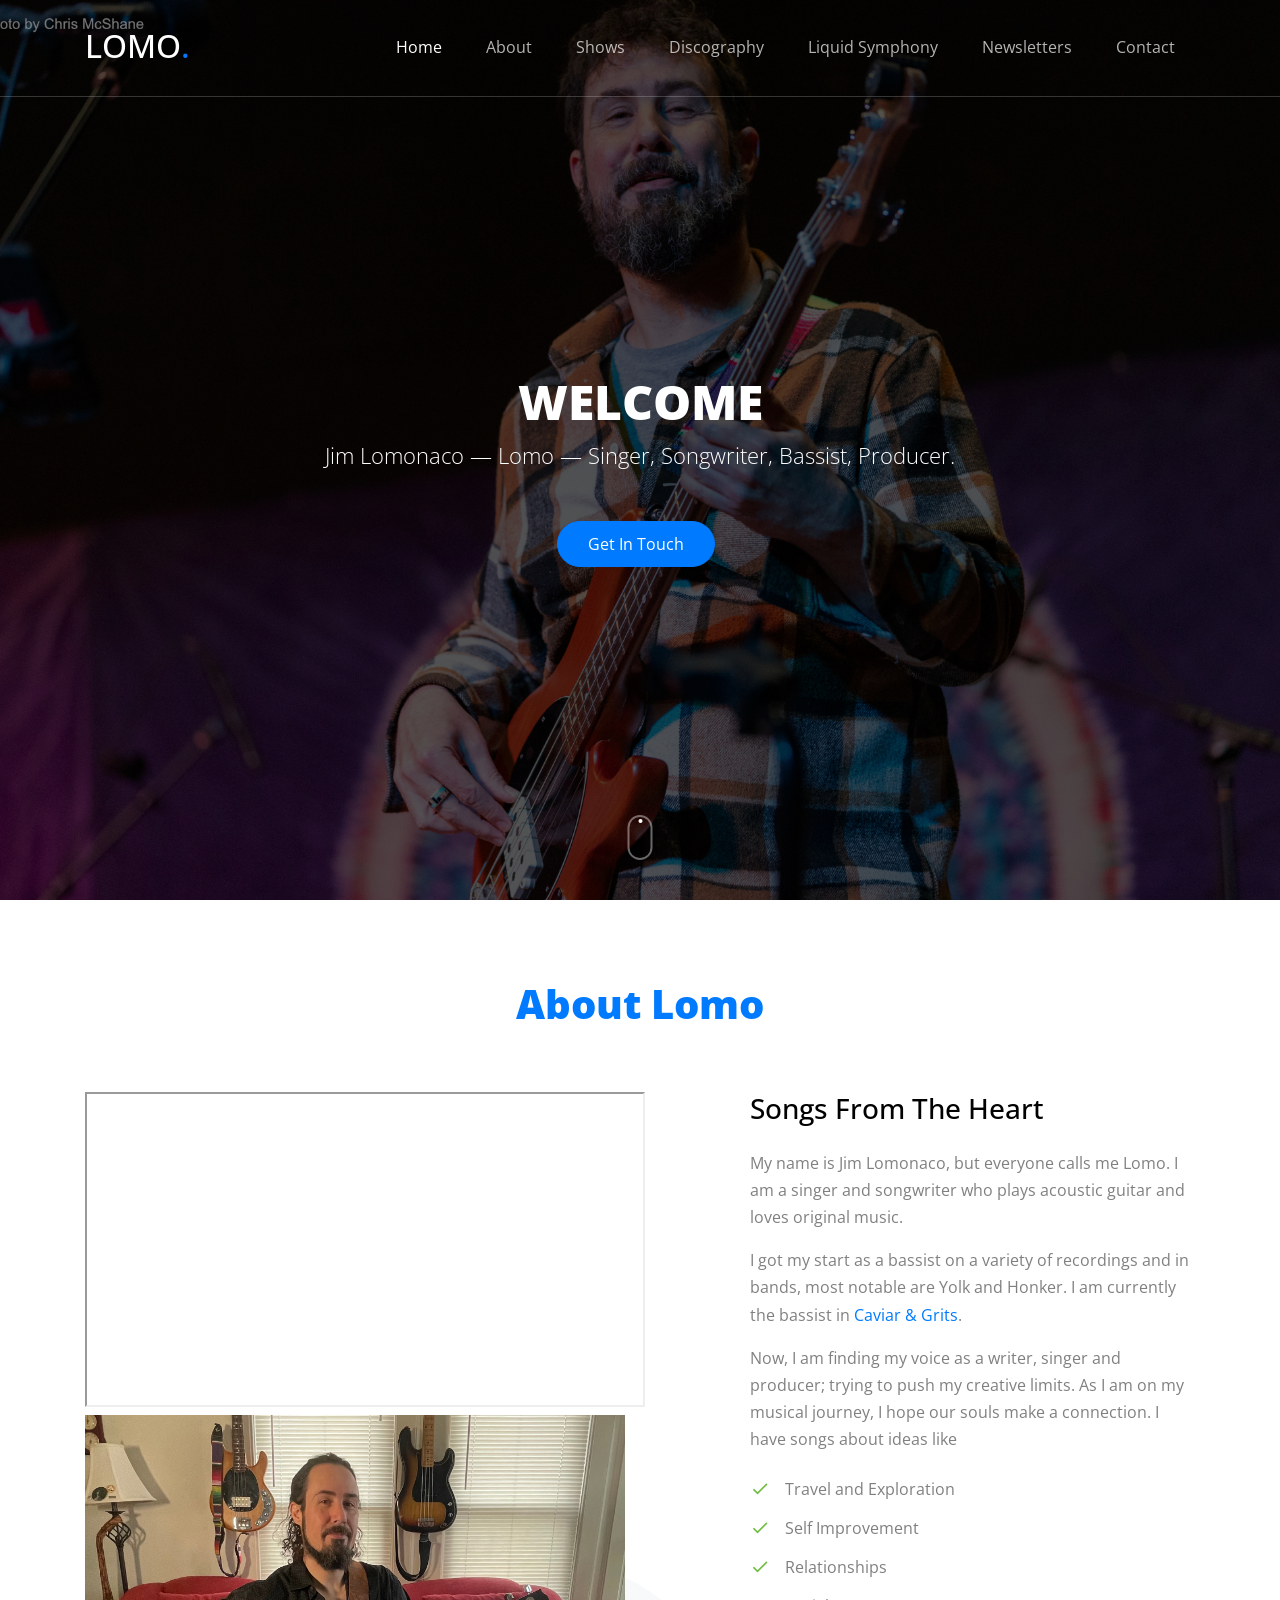
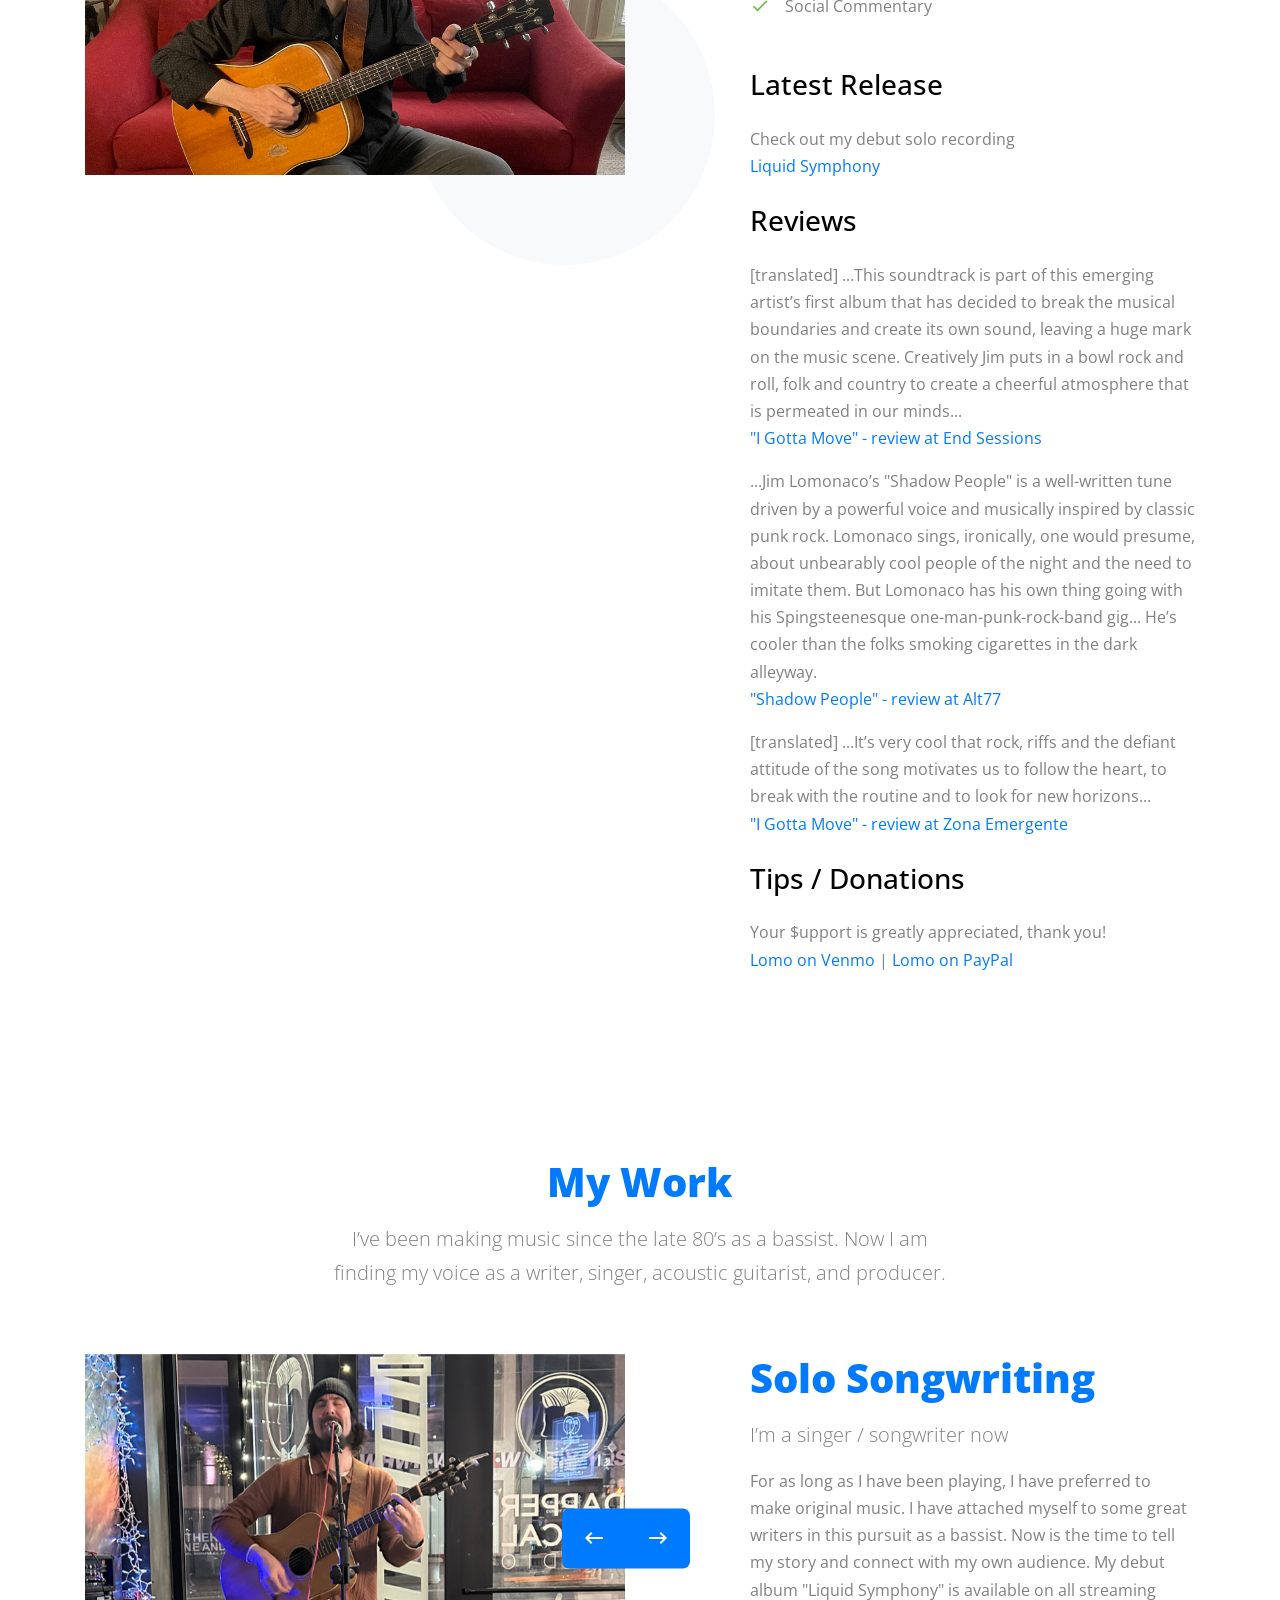
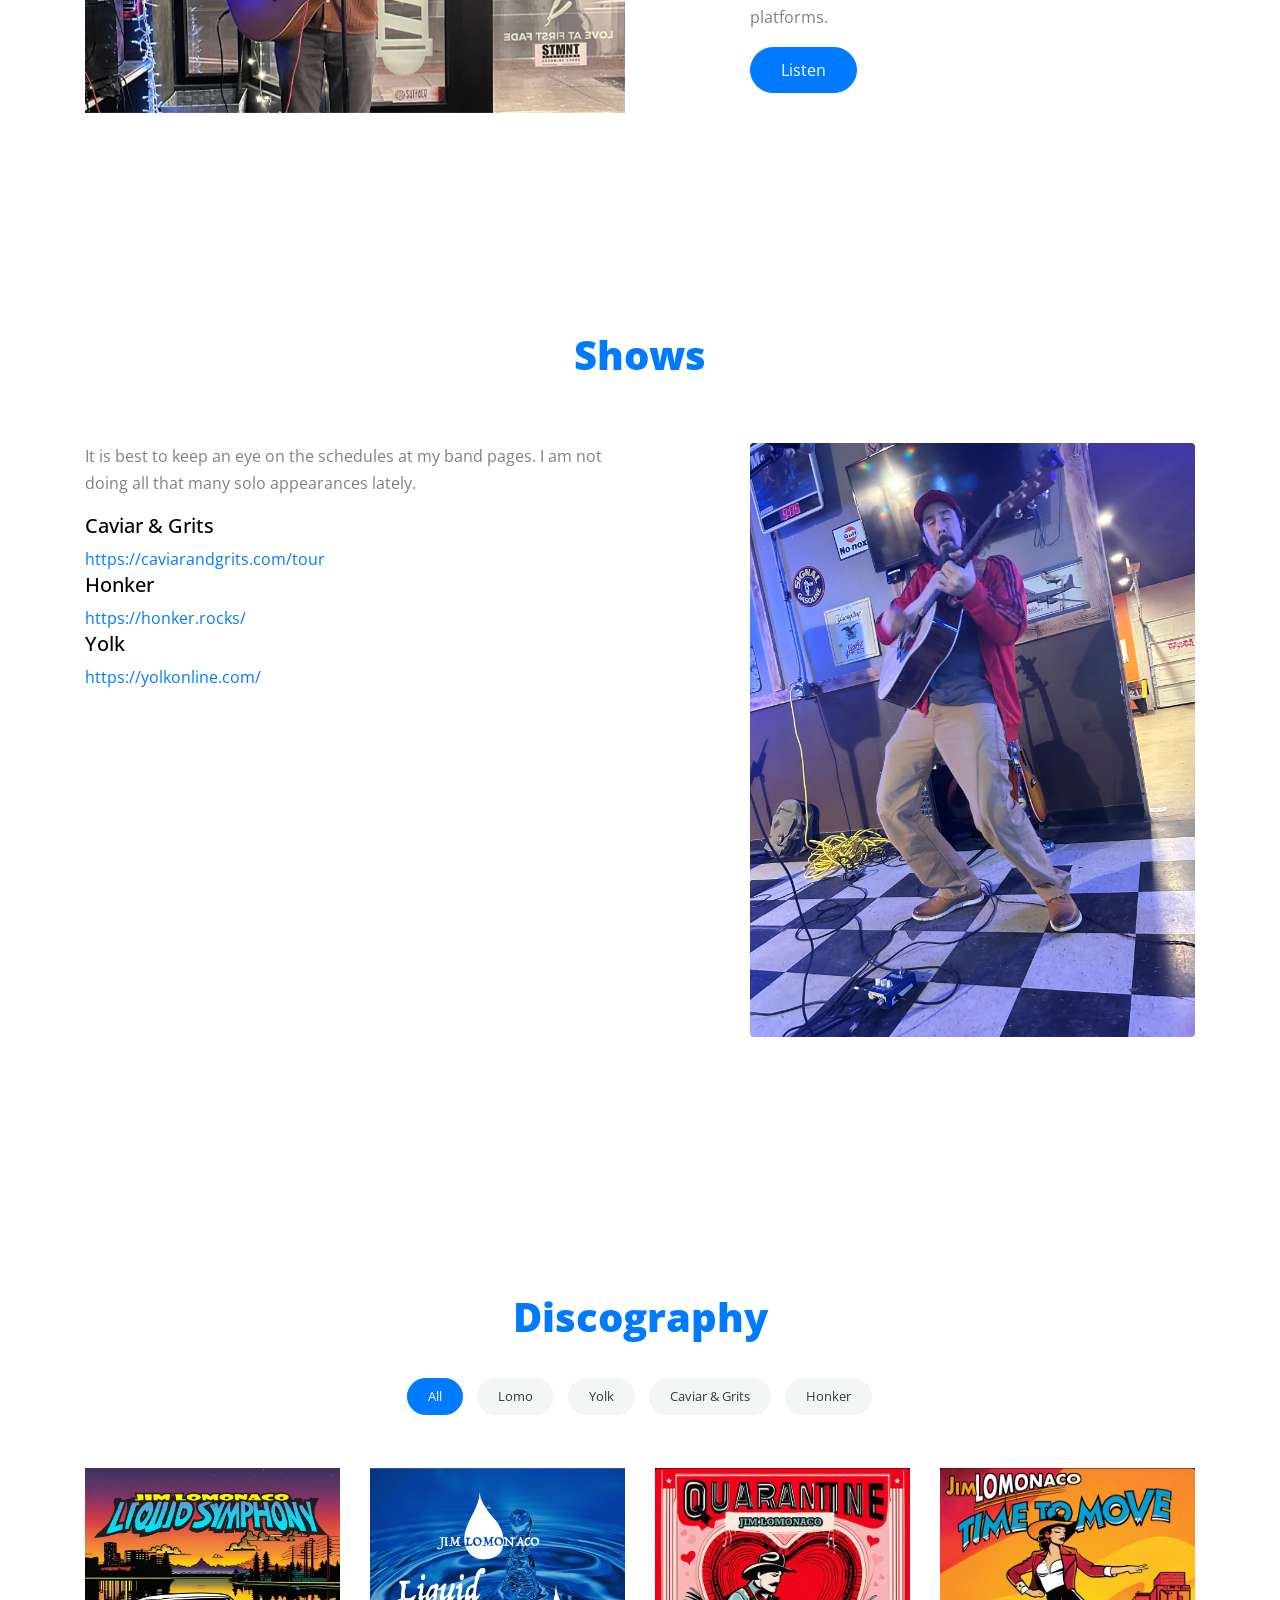
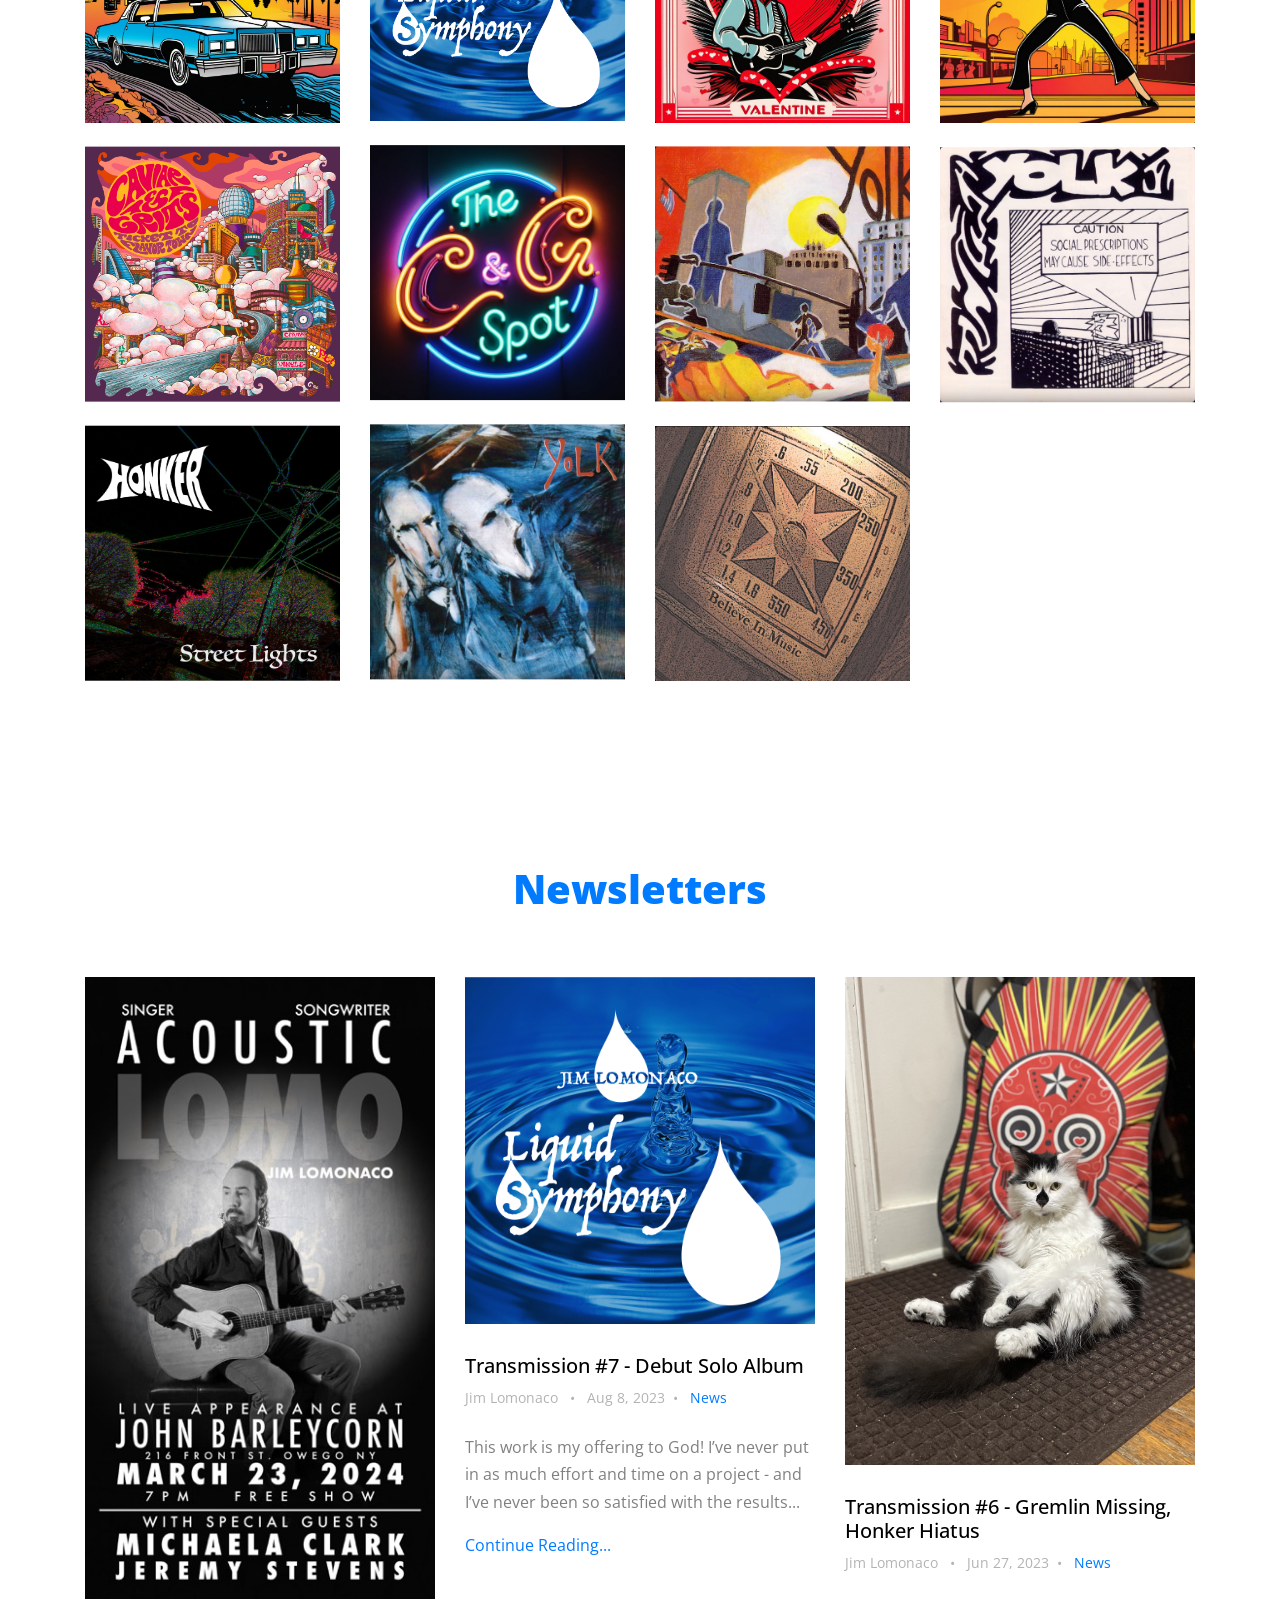
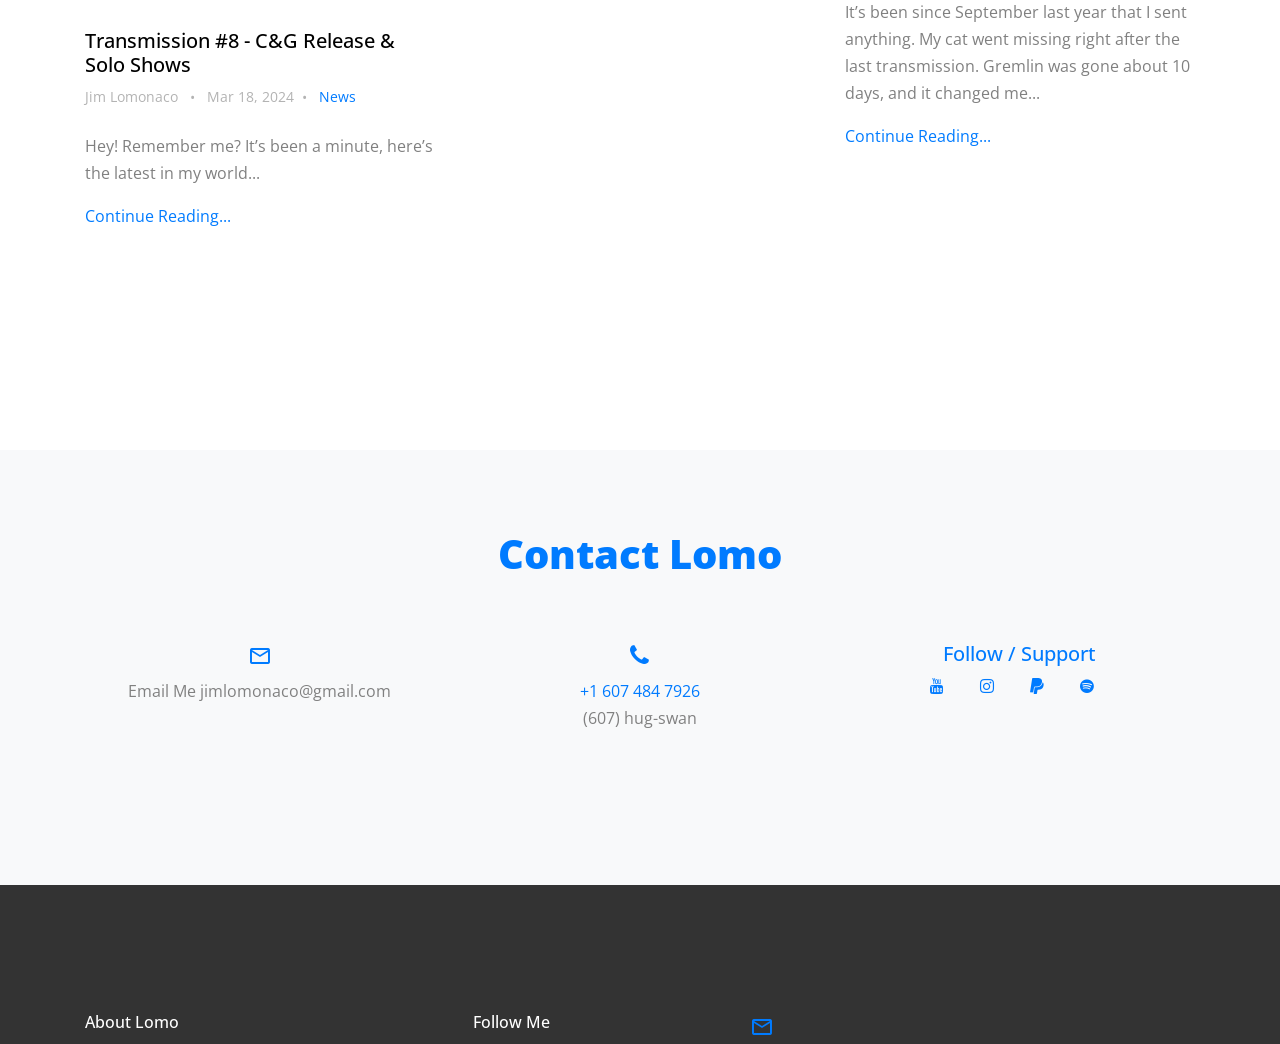
==== commit 9a3b2dfd: "update home page" ====
--- a/index.html
+++ b/index.html
@@ -102,7 +102,7 @@
 
 
 
-    <div class="site-blocks-cover overlay" style="background-image: url(images/honker-chris-mcshane-2787.JPG); background-position: center top; " data-aos="fade" id="home-section">
+    <div class="site-blocks-cover overlay" style="background-image: url(images/lomo-chris-mcshane-2787.jpg); background-position: center top; " data-aos="fade" id="home-section">
 
         <div class="container">
             <div class="row align-items-center justify-content-center">
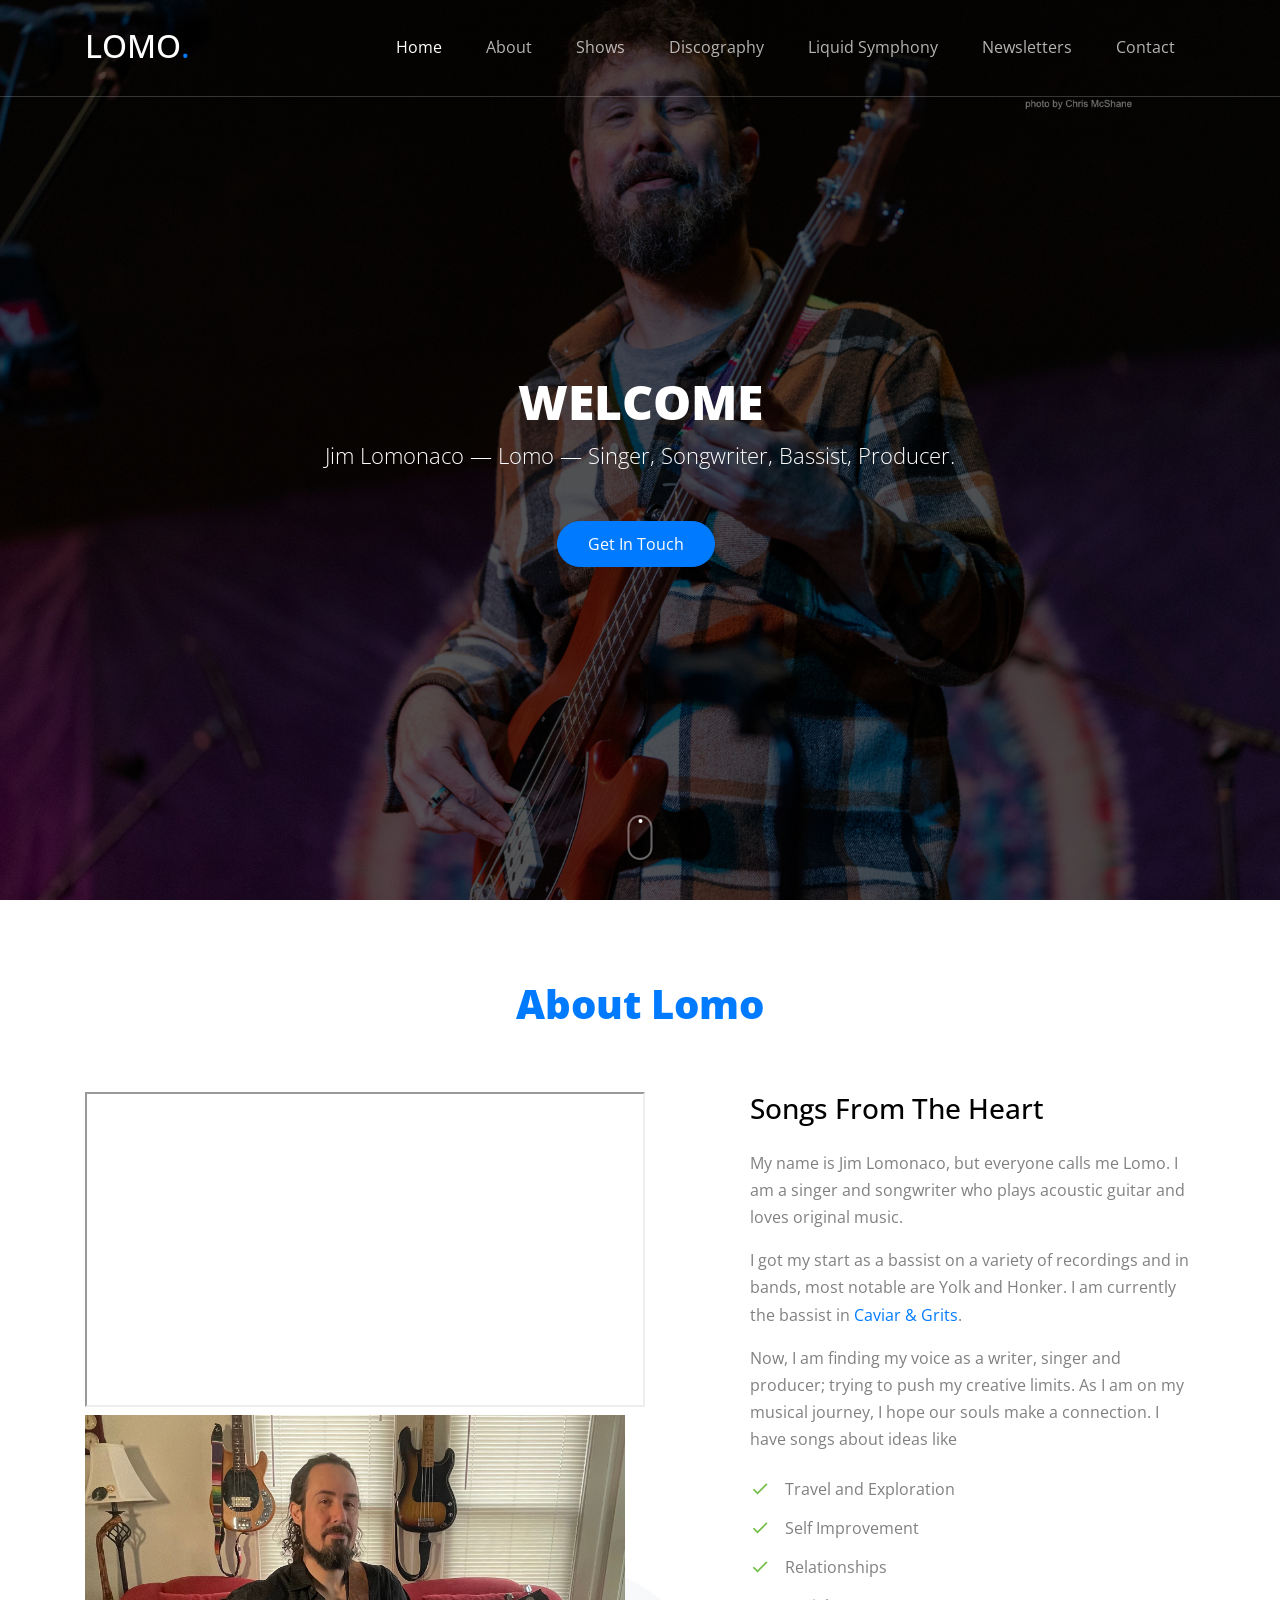
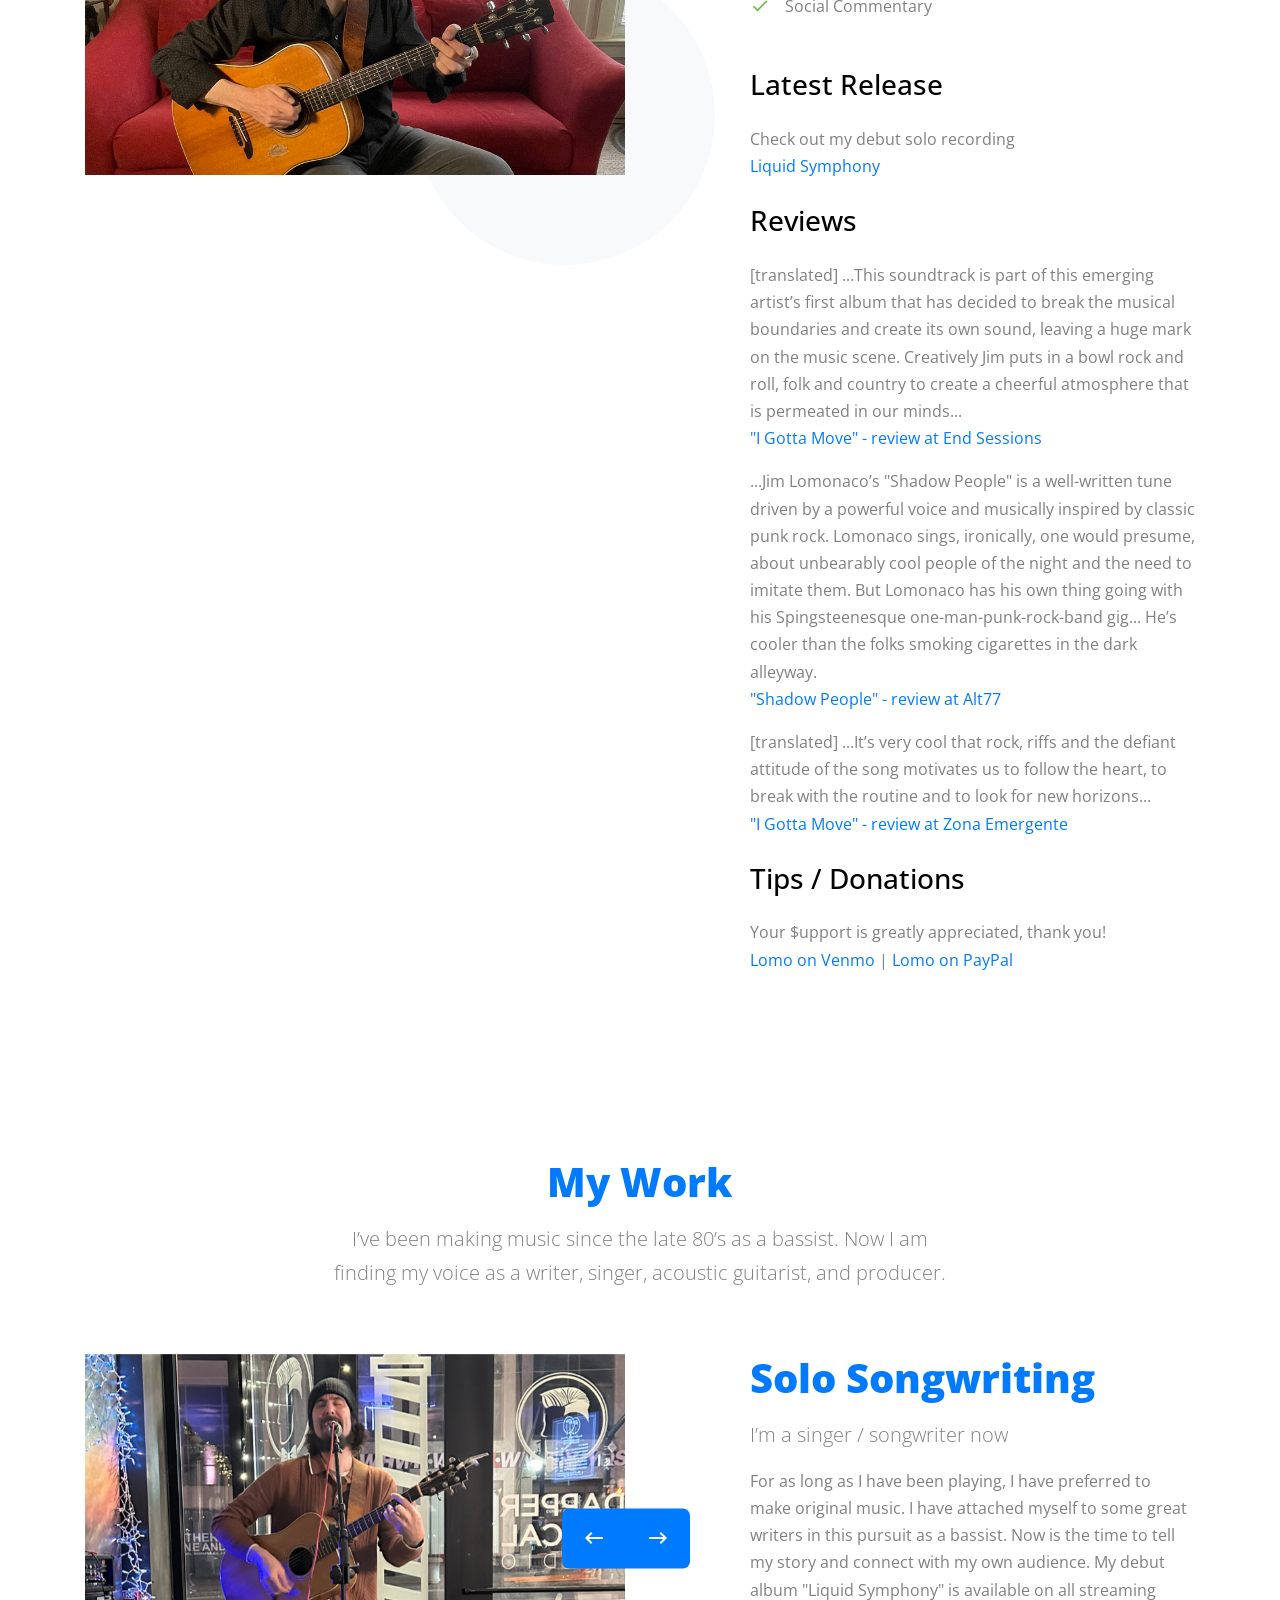
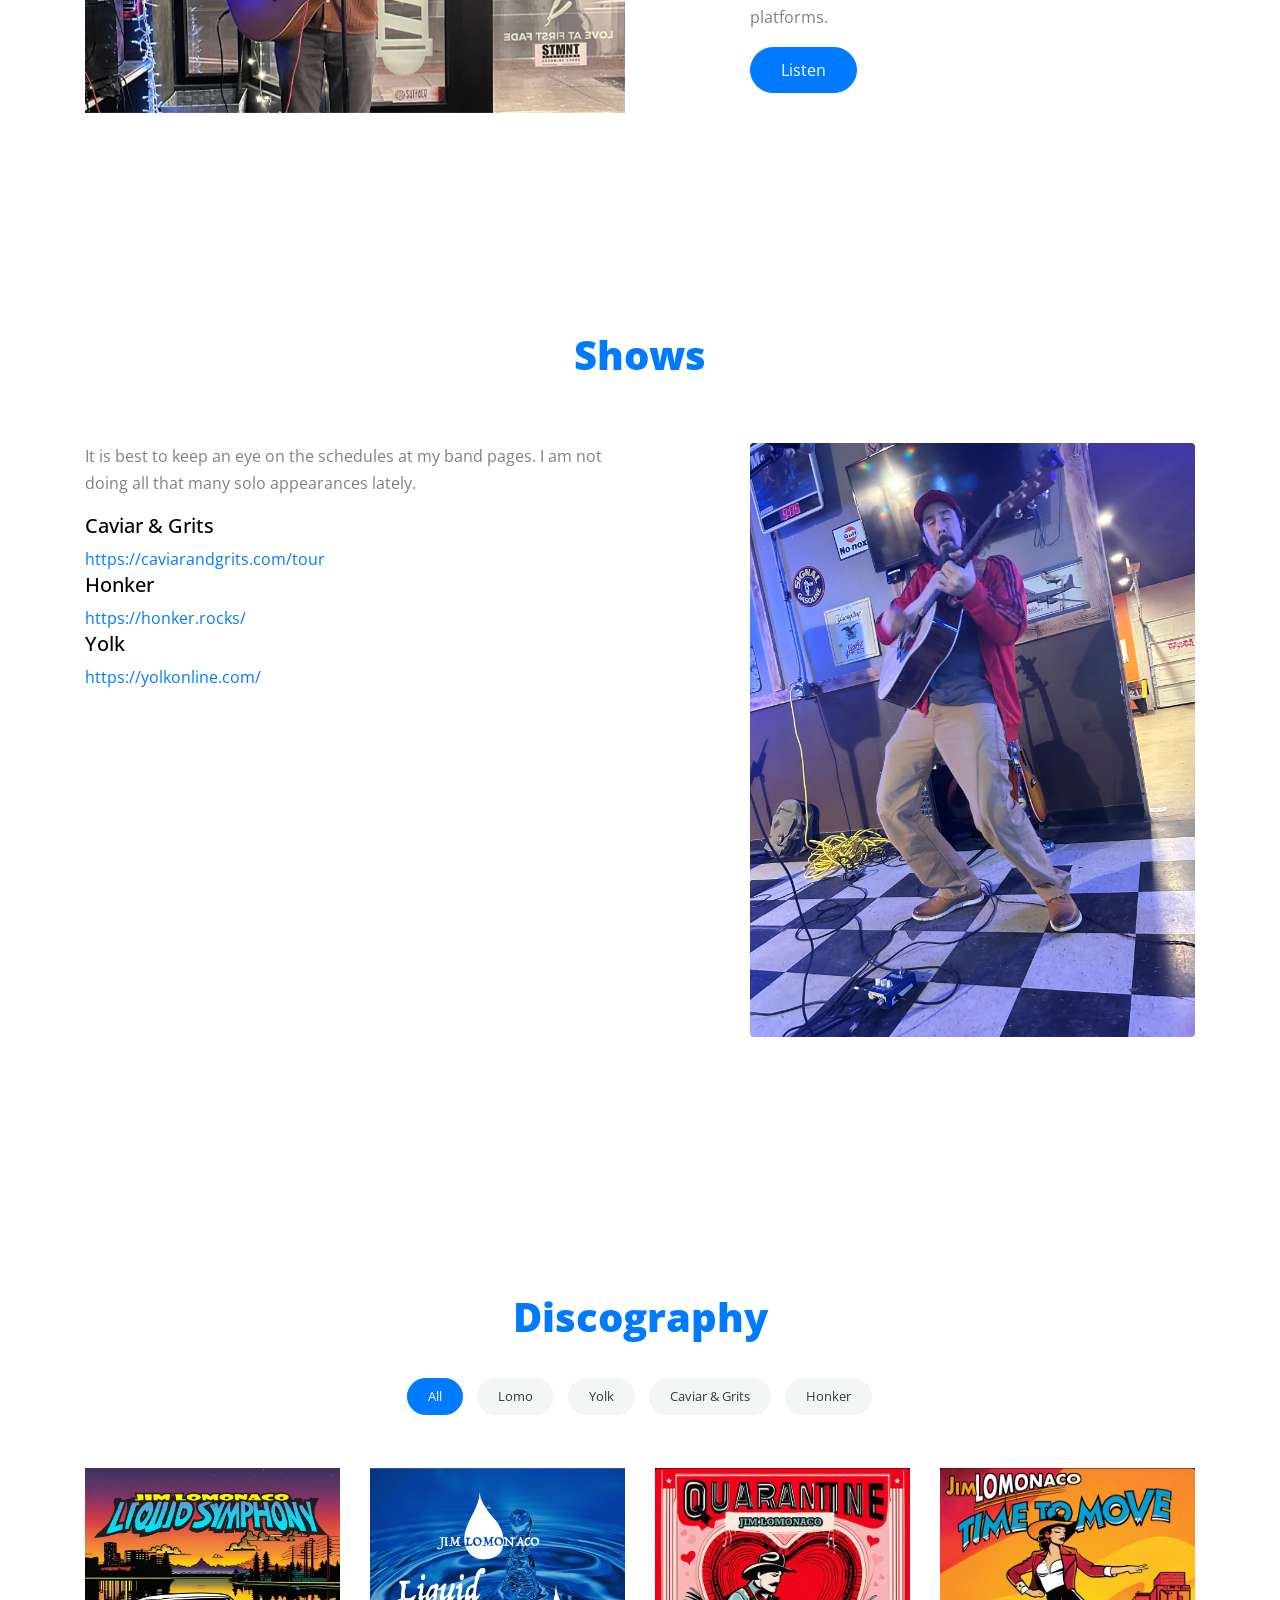
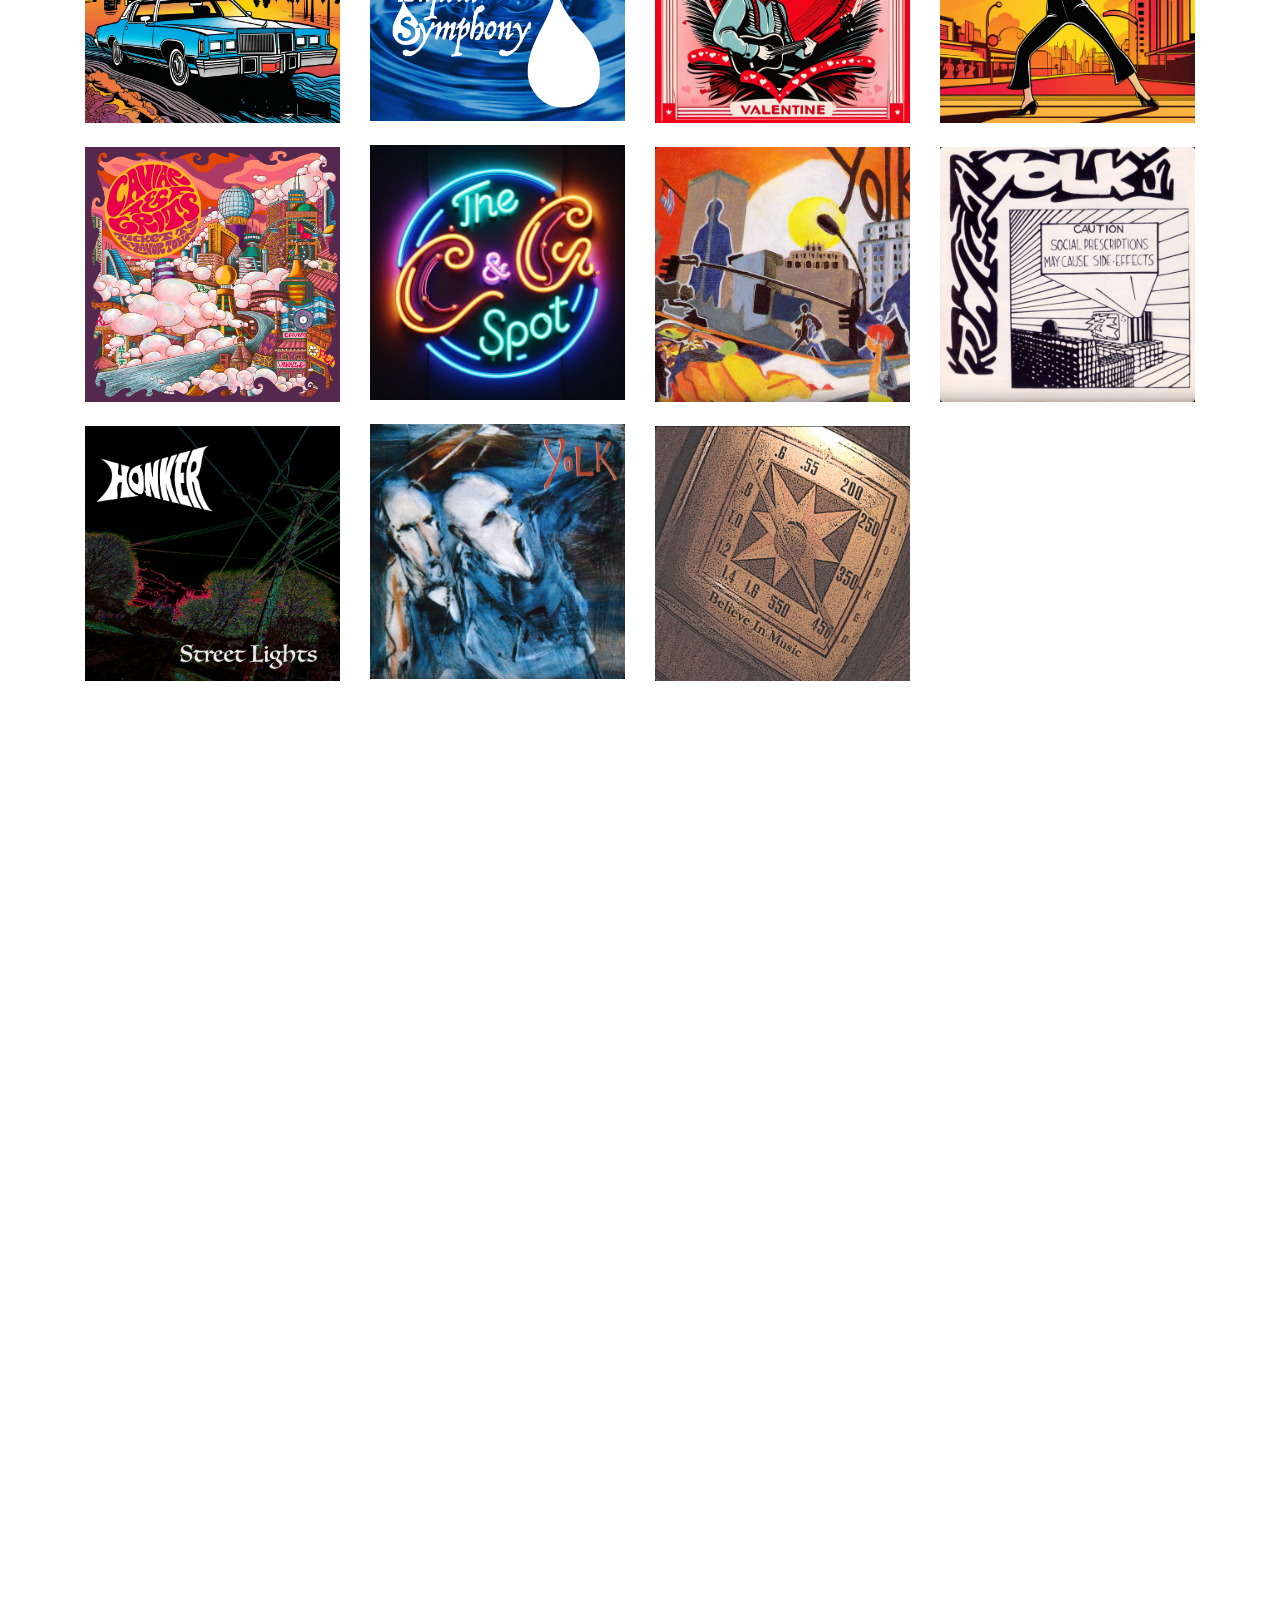
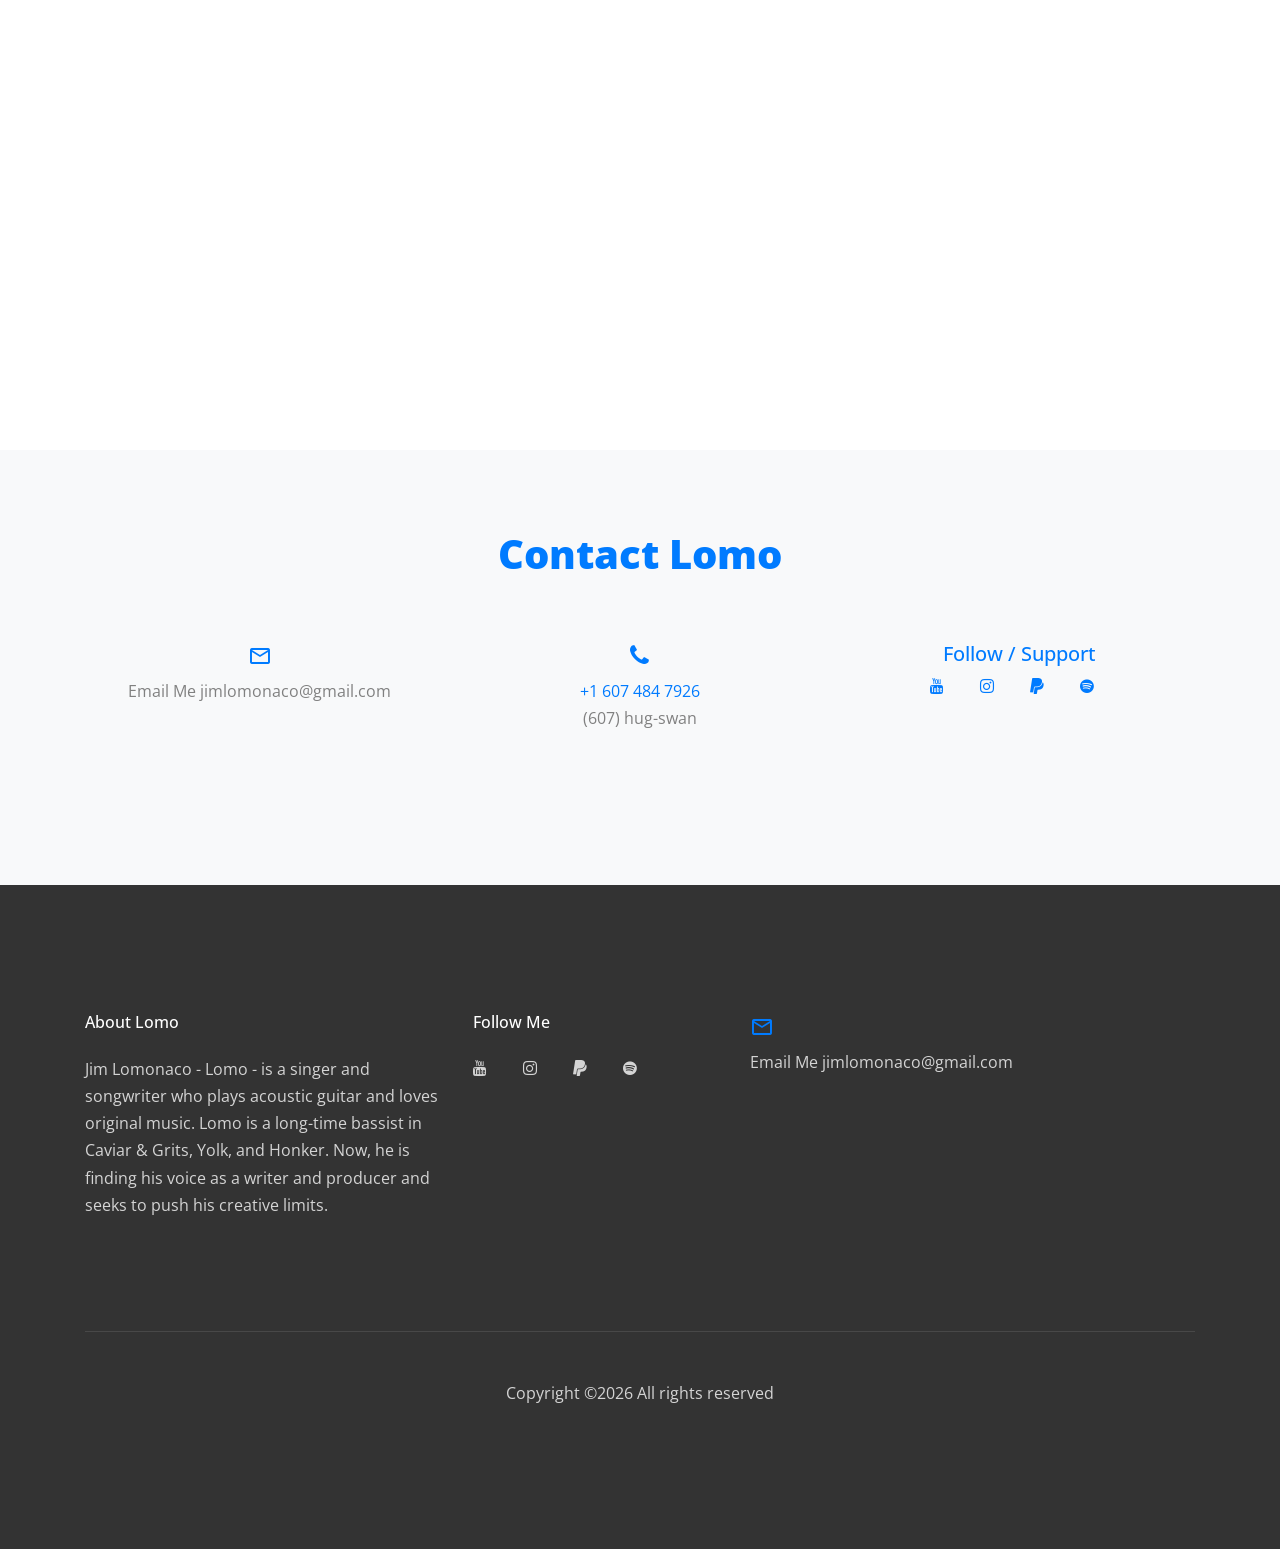
==== commit d4691cb0: "update home page" ====
--- a/index.html
+++ b/index.html
@@ -275,12 +275,12 @@
                         </div>
                         <div>
                             <h2 class="section-title mb-3">Honker</h2>
-                            <p class="lead">Honker is my defunct funk band</p>
+                            <p class="lead">Honker is my funk/jam band</p>
                             <p>
                                 After being out of music for several years, Honker is the group that got me back in.
                                 It started as some friends getting together to jam and turned into something way more special.
                                 Honker showed me I could write some decent material and every member plays at a high skill level.
-                                We wrote our own songs and then would extend them into sometimes ten or twenty minute sonic experiments when performing live.
+                                We write our own songs and then extend them into sometimes ten or twenty minute sonic experiments when performing live.
                             </p>
 
                             <p><a href="https://open.spotify.com/artist/3Q28btRwPqnnRQFGY0cKBR?si=YlXr1wV7SMac3INNHEtsyw" class="btn btn-primary mr-2 mb-2">Listen</a></p>
